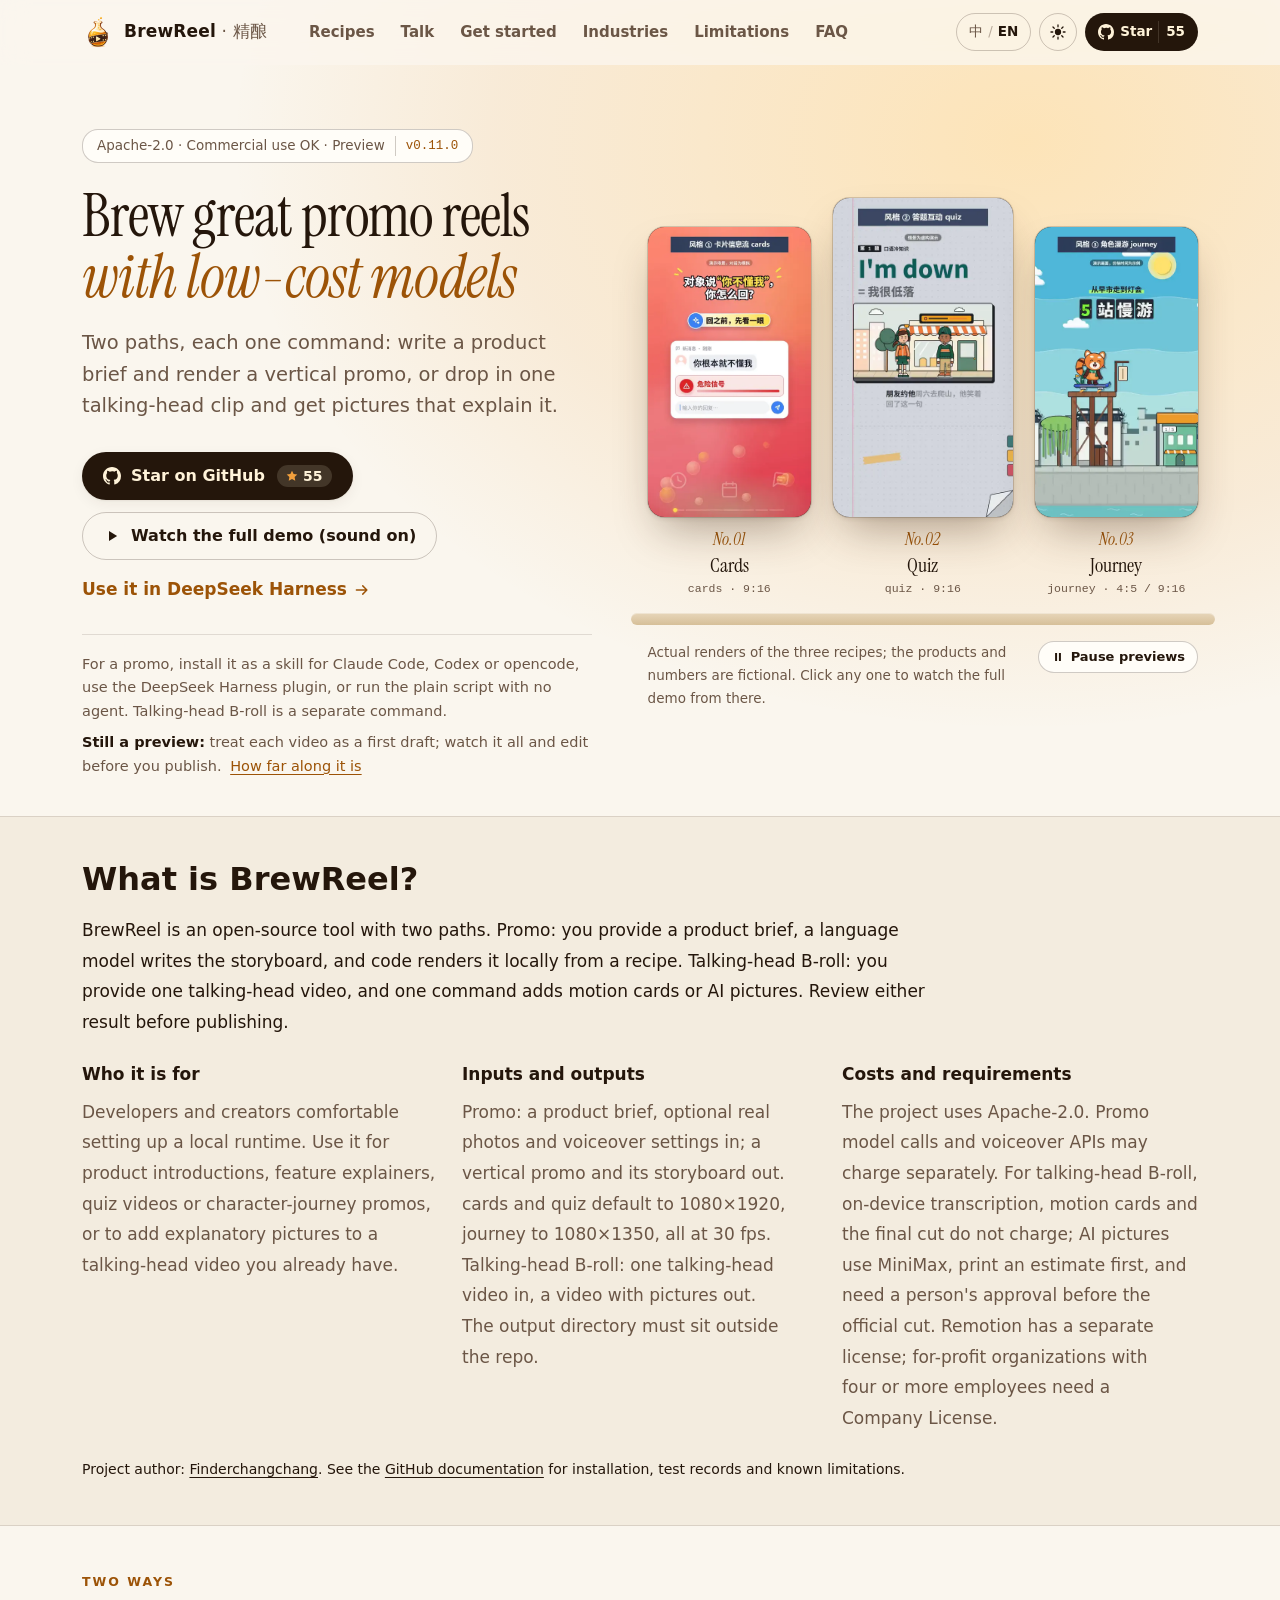
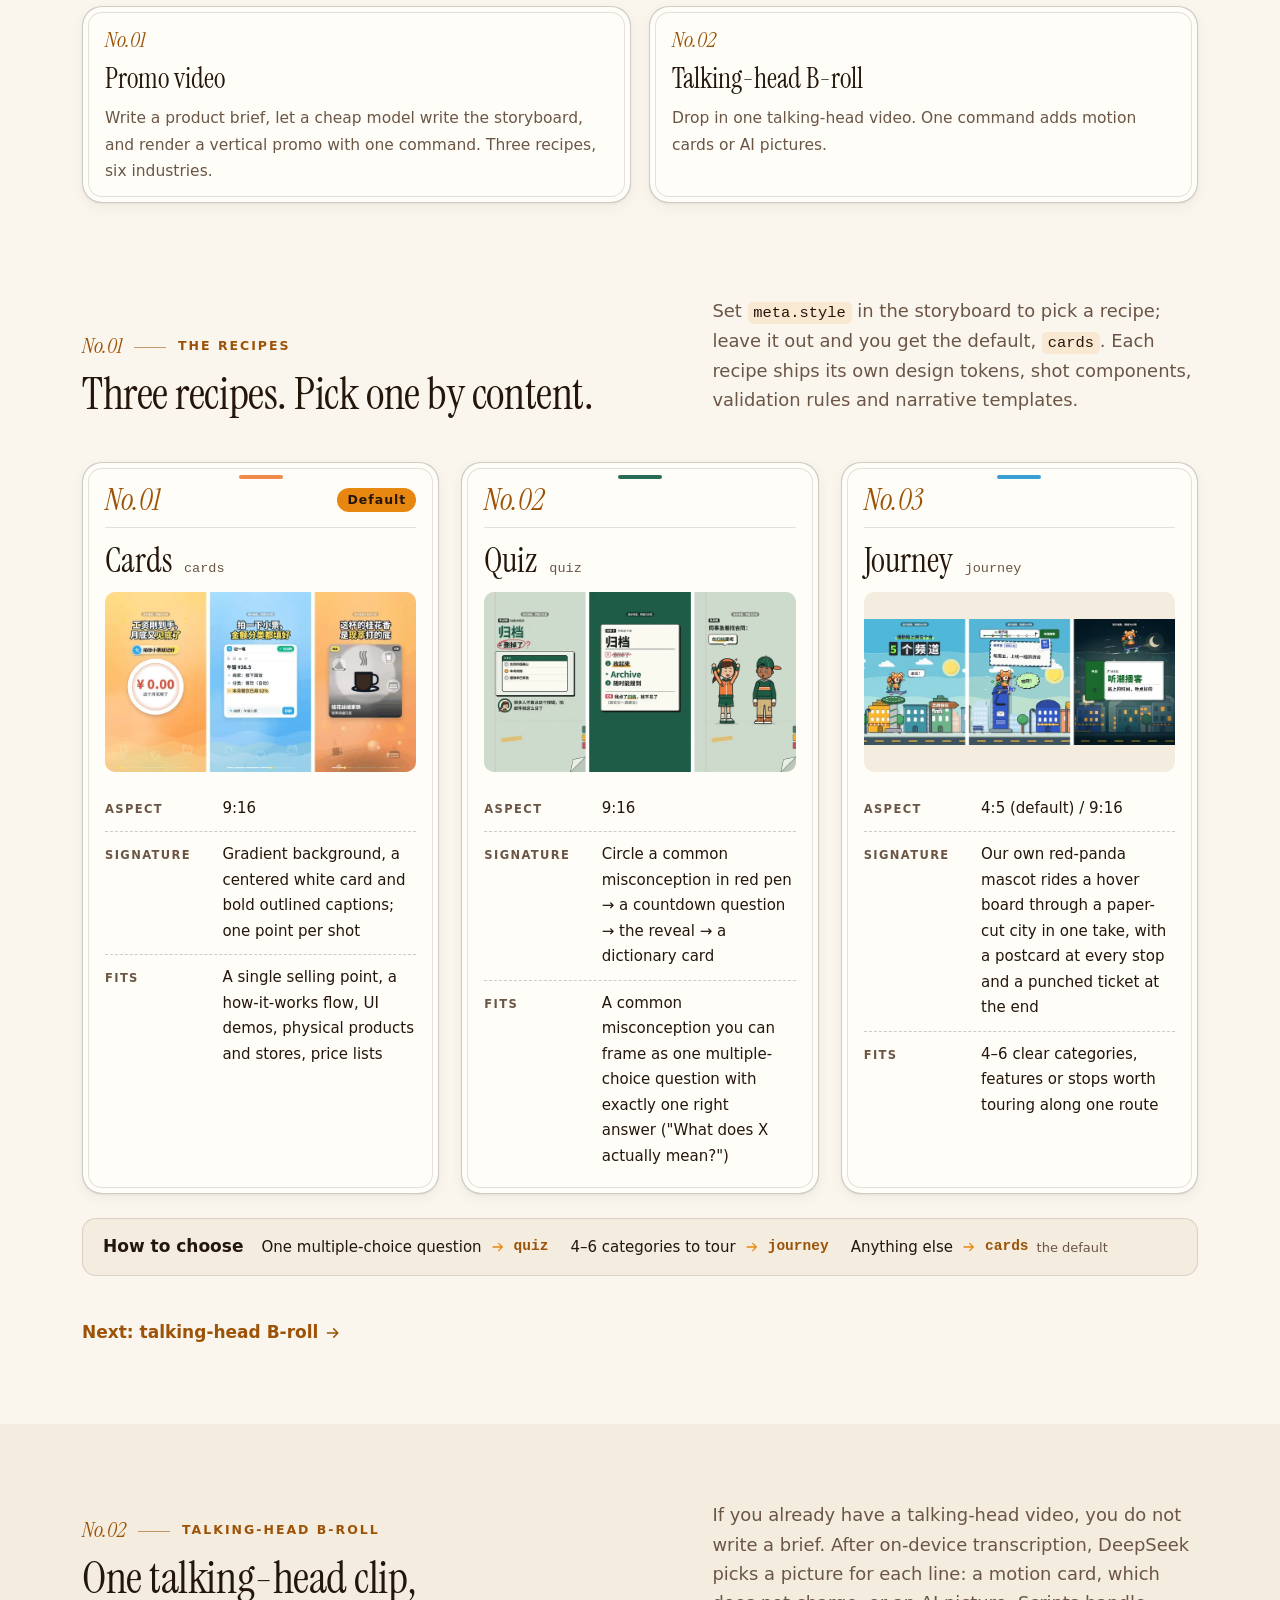
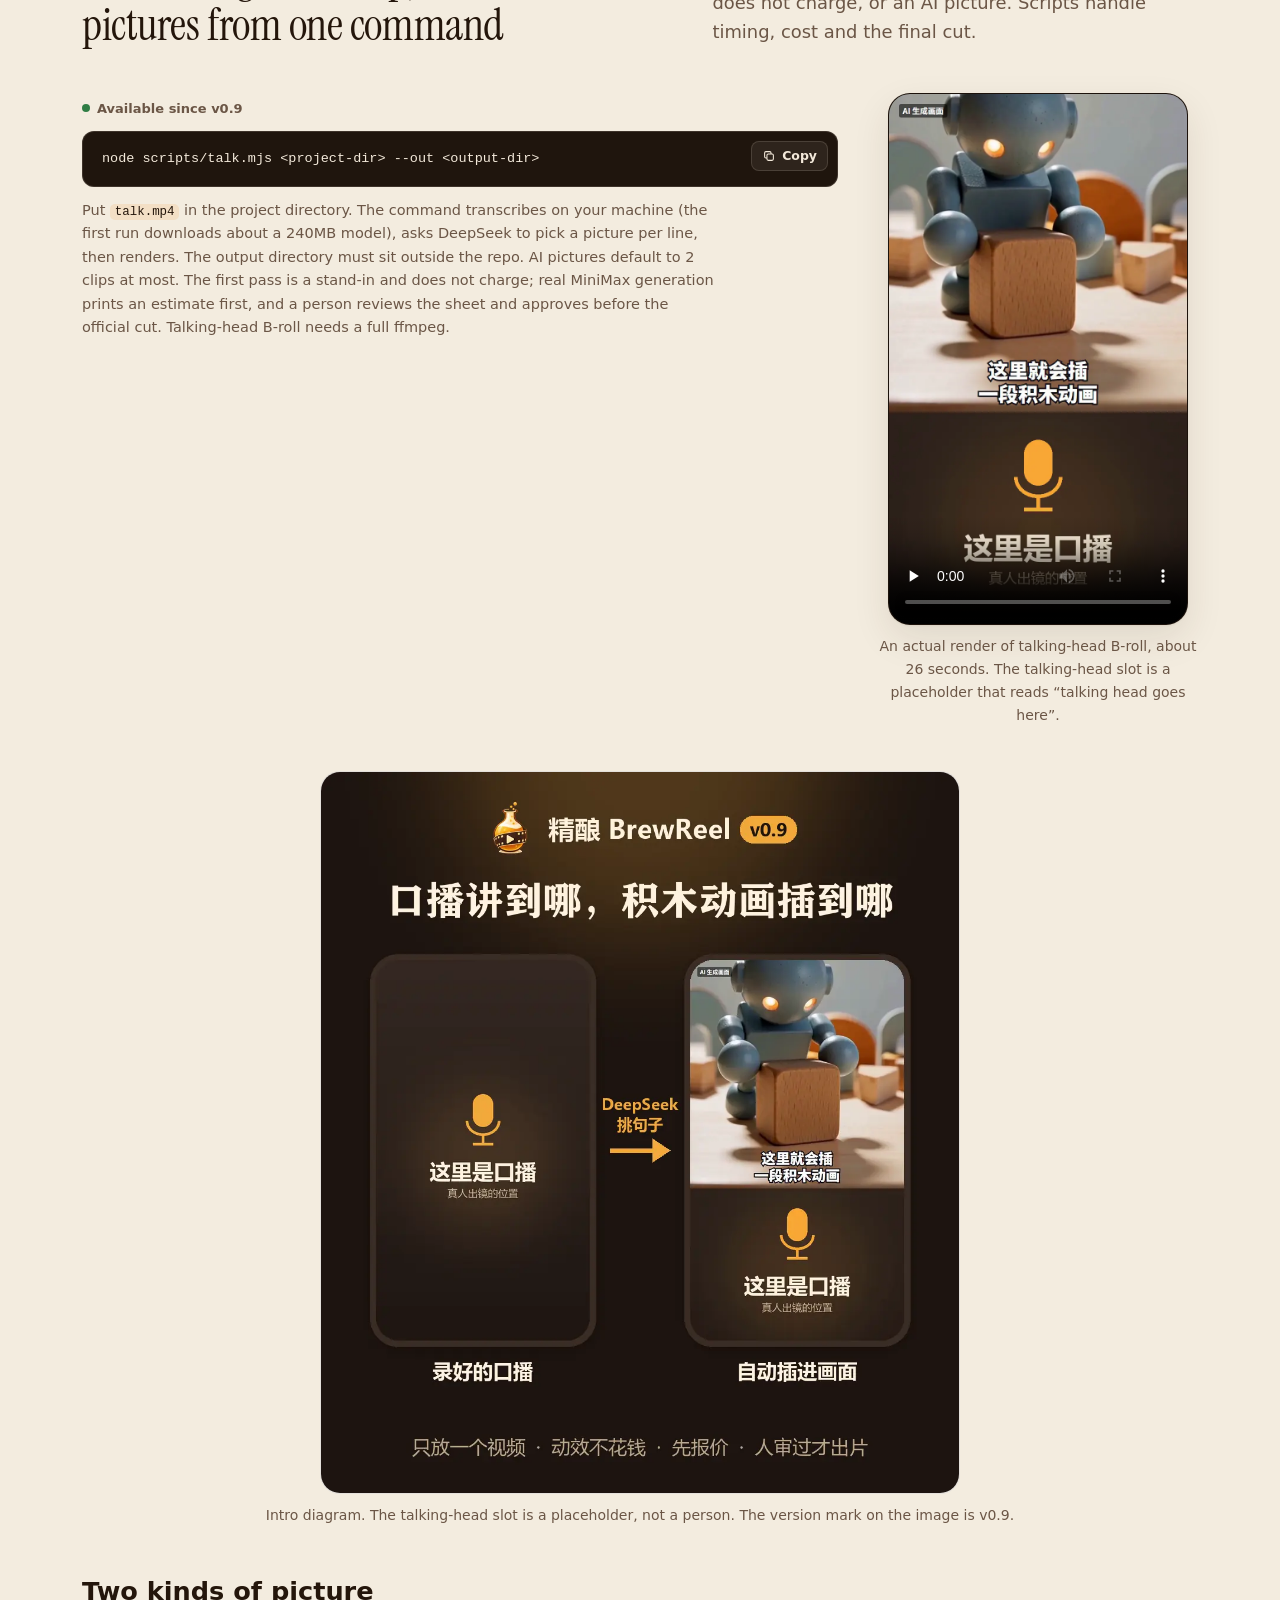
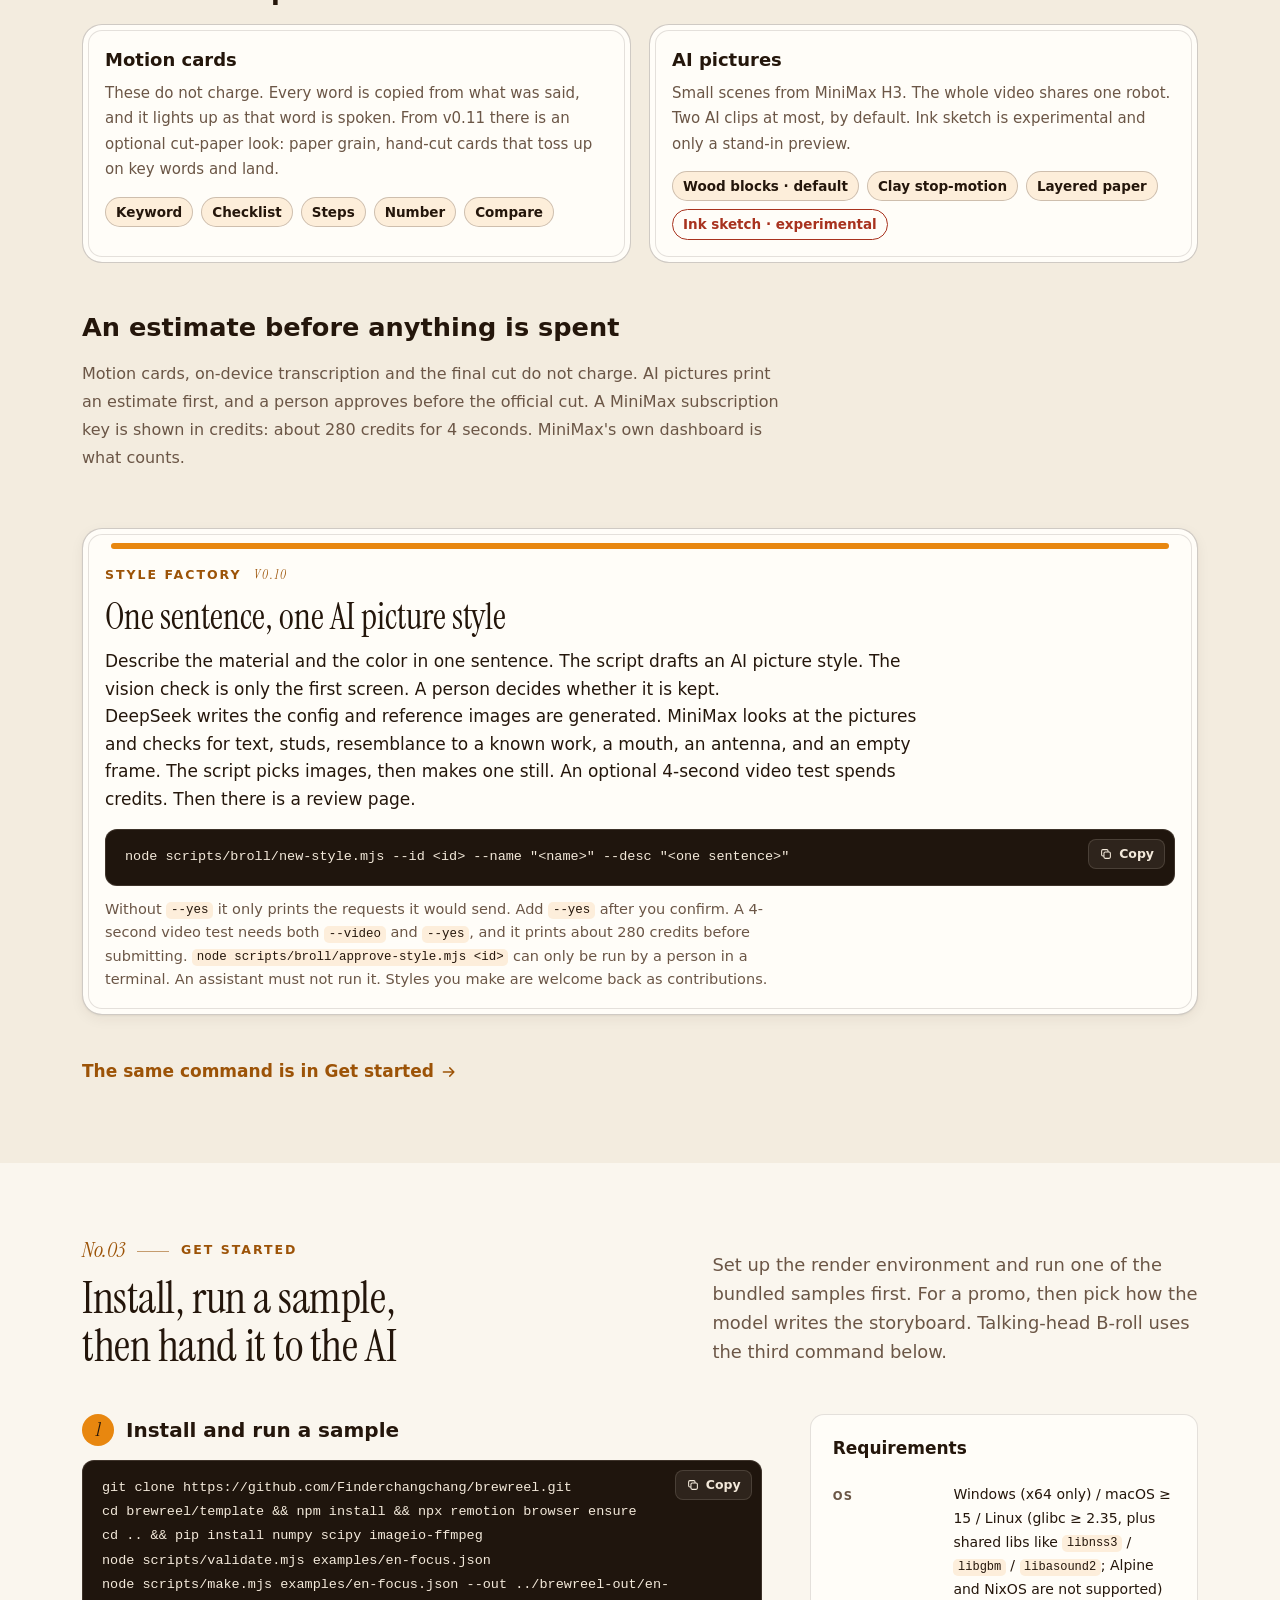
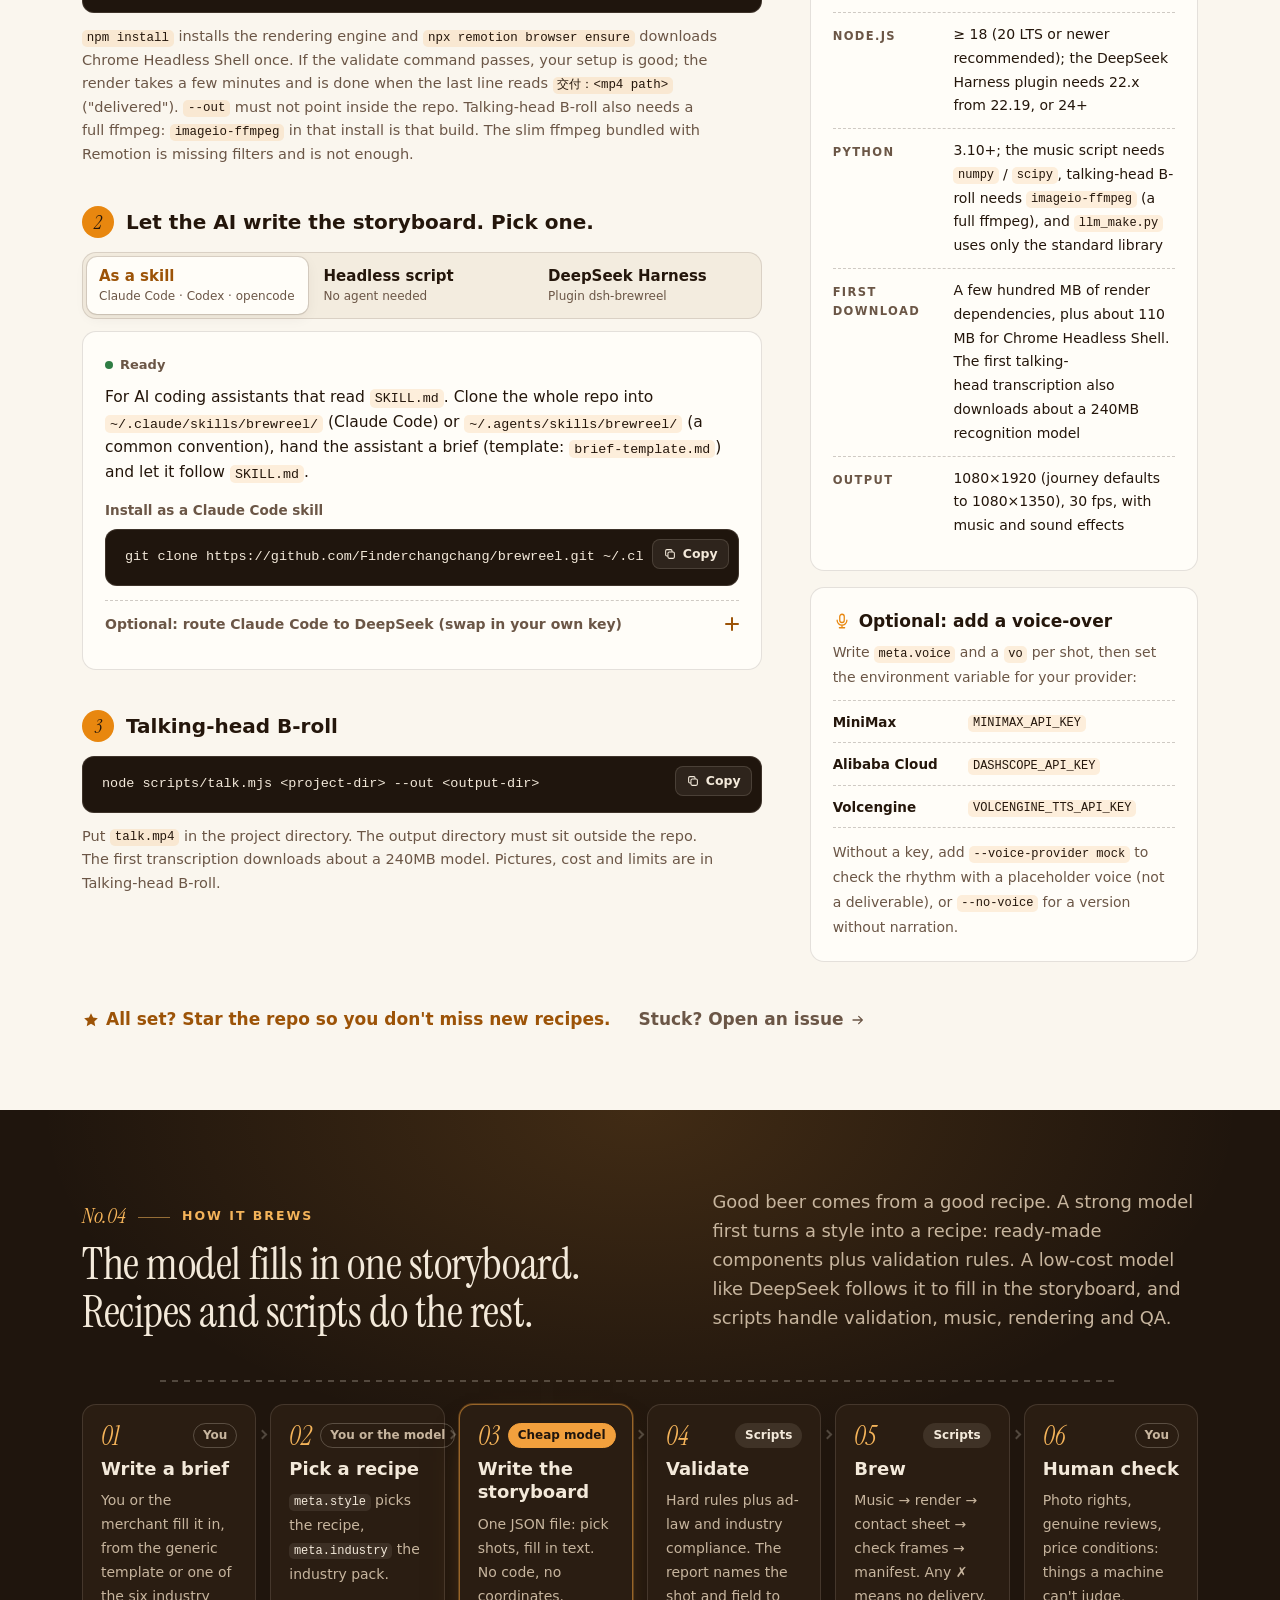
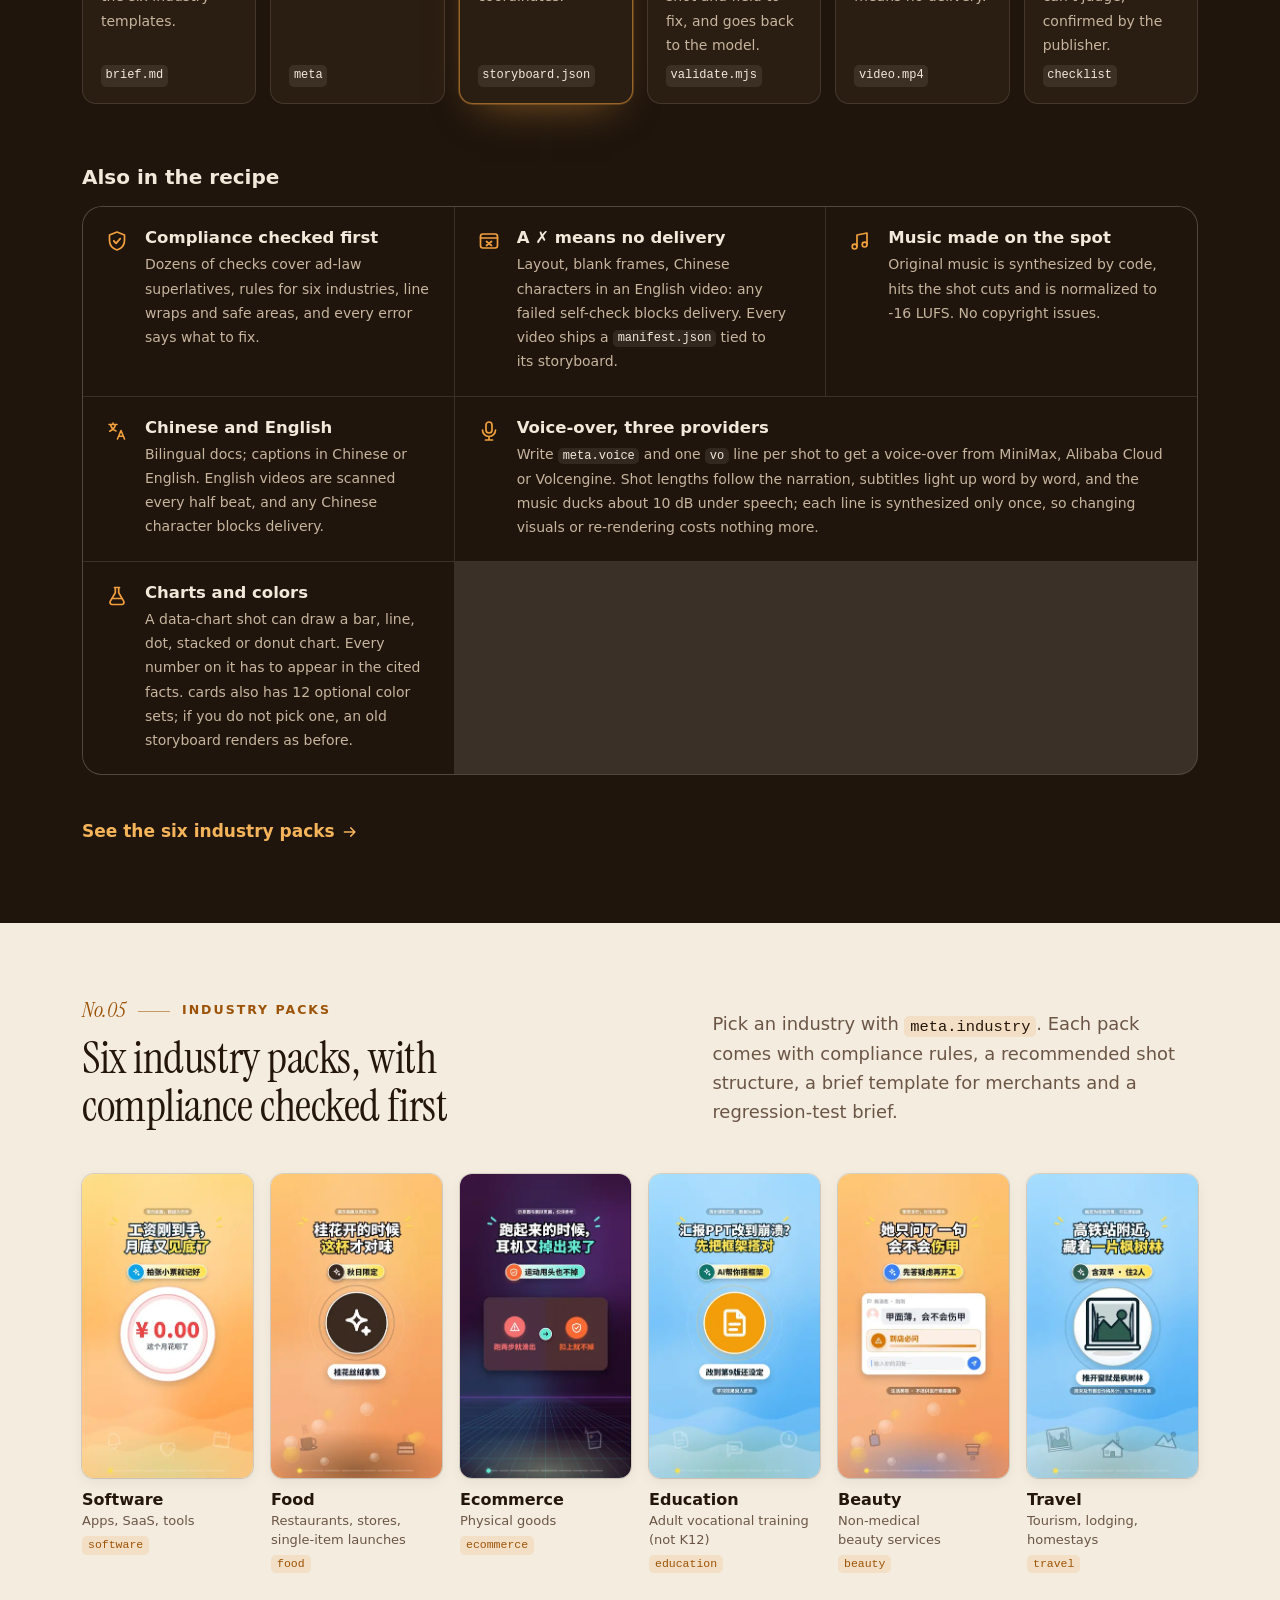
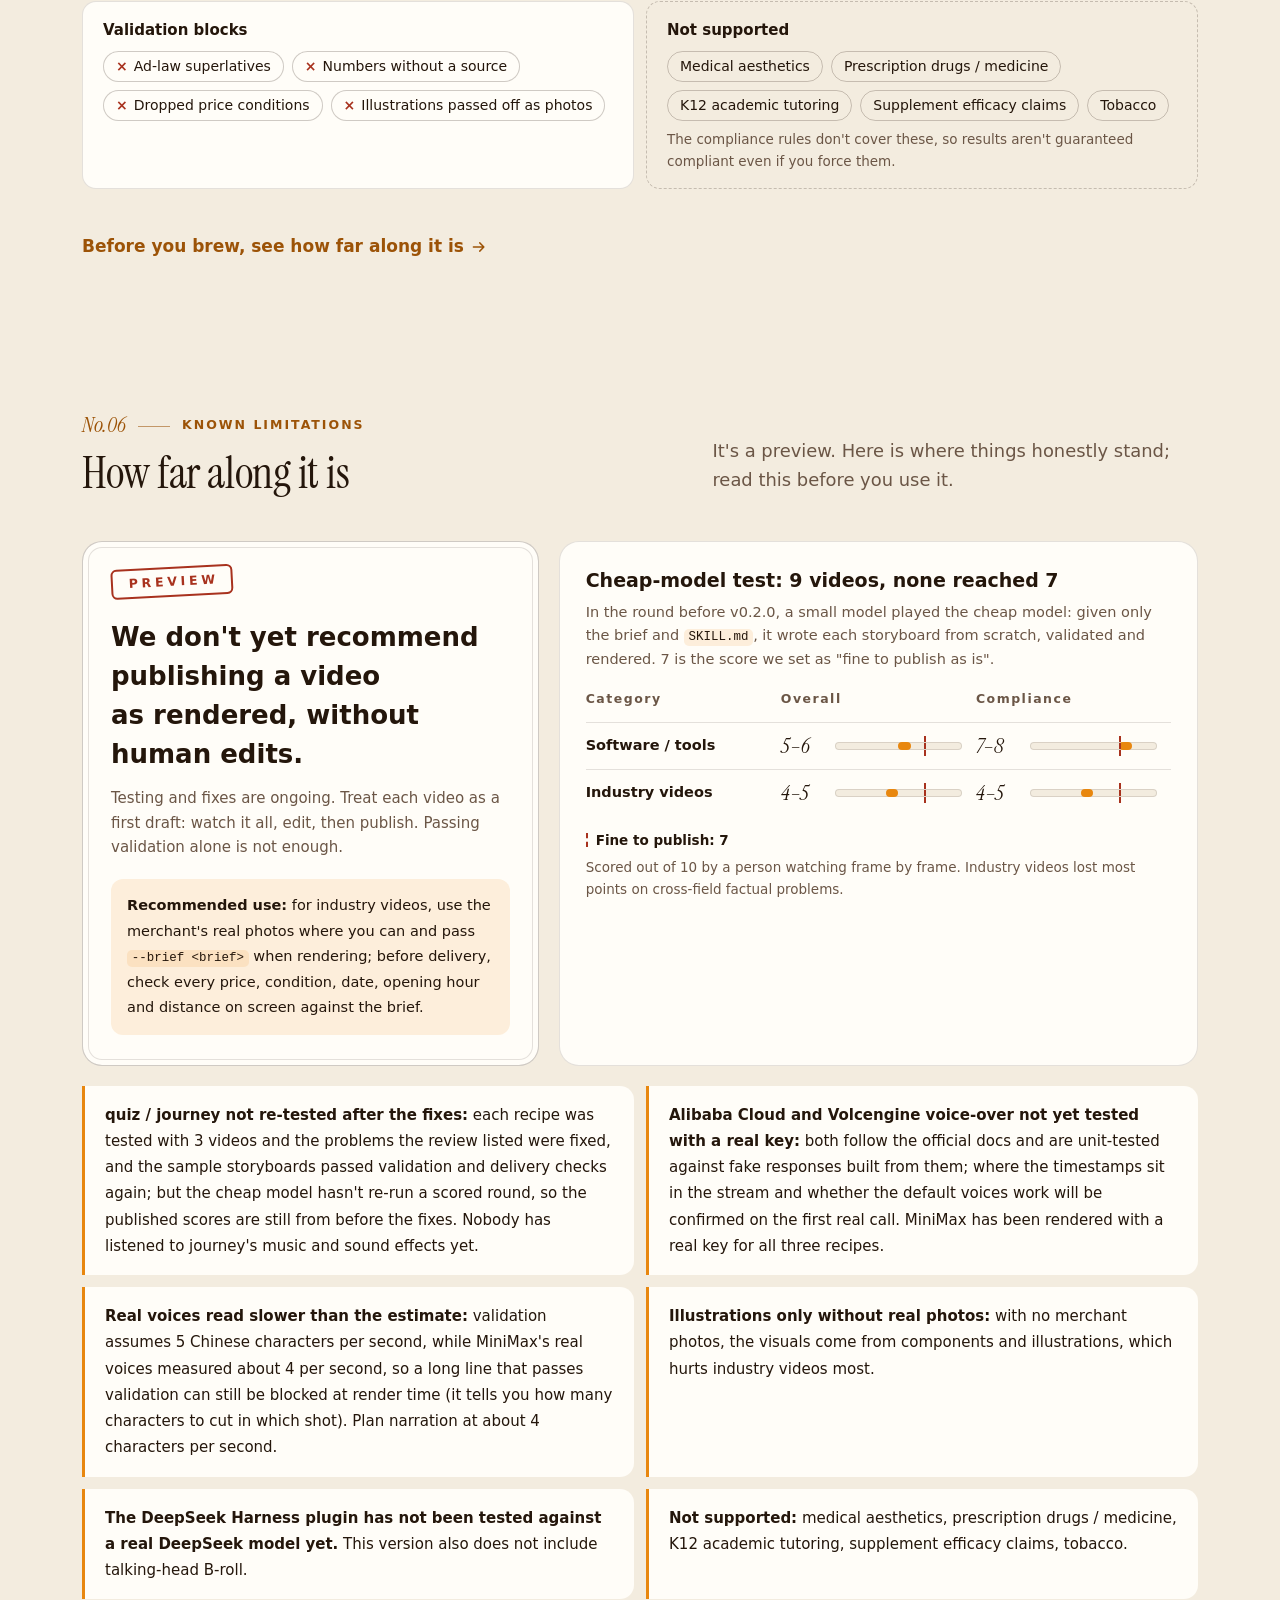
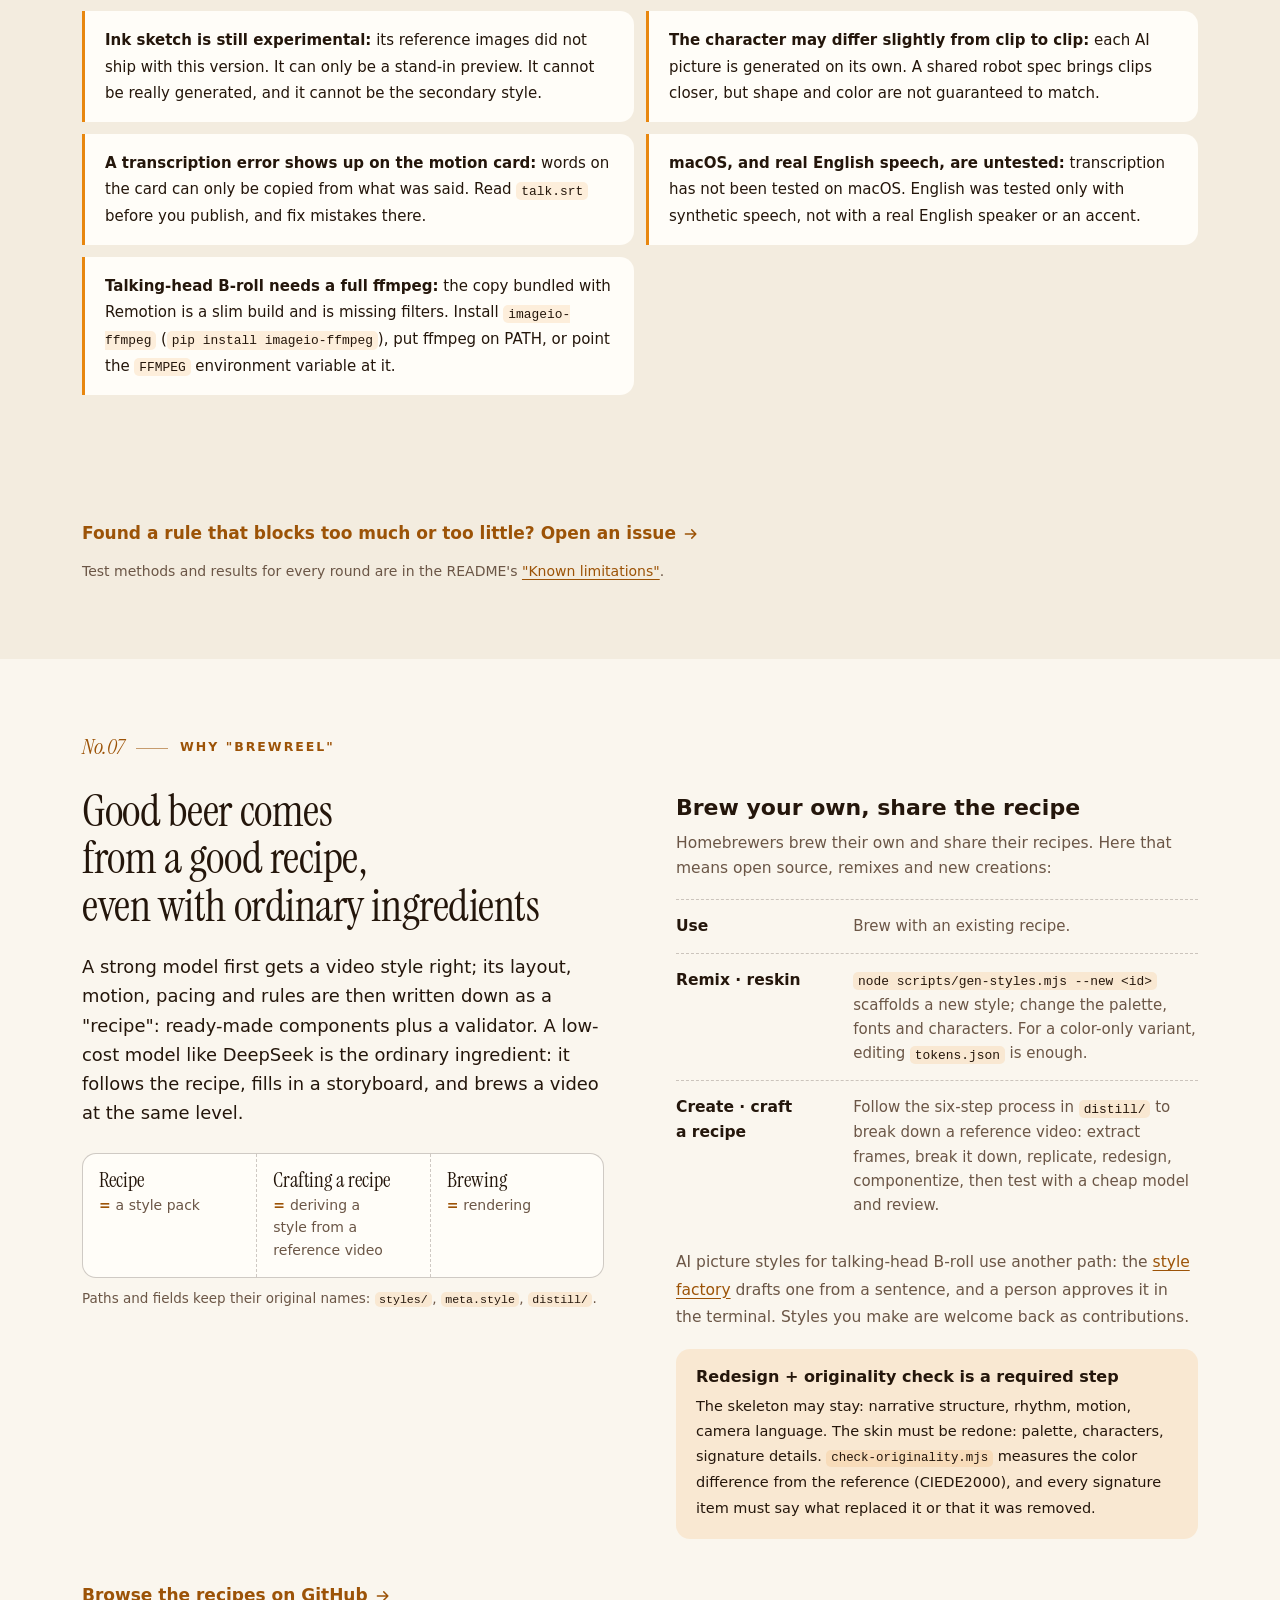
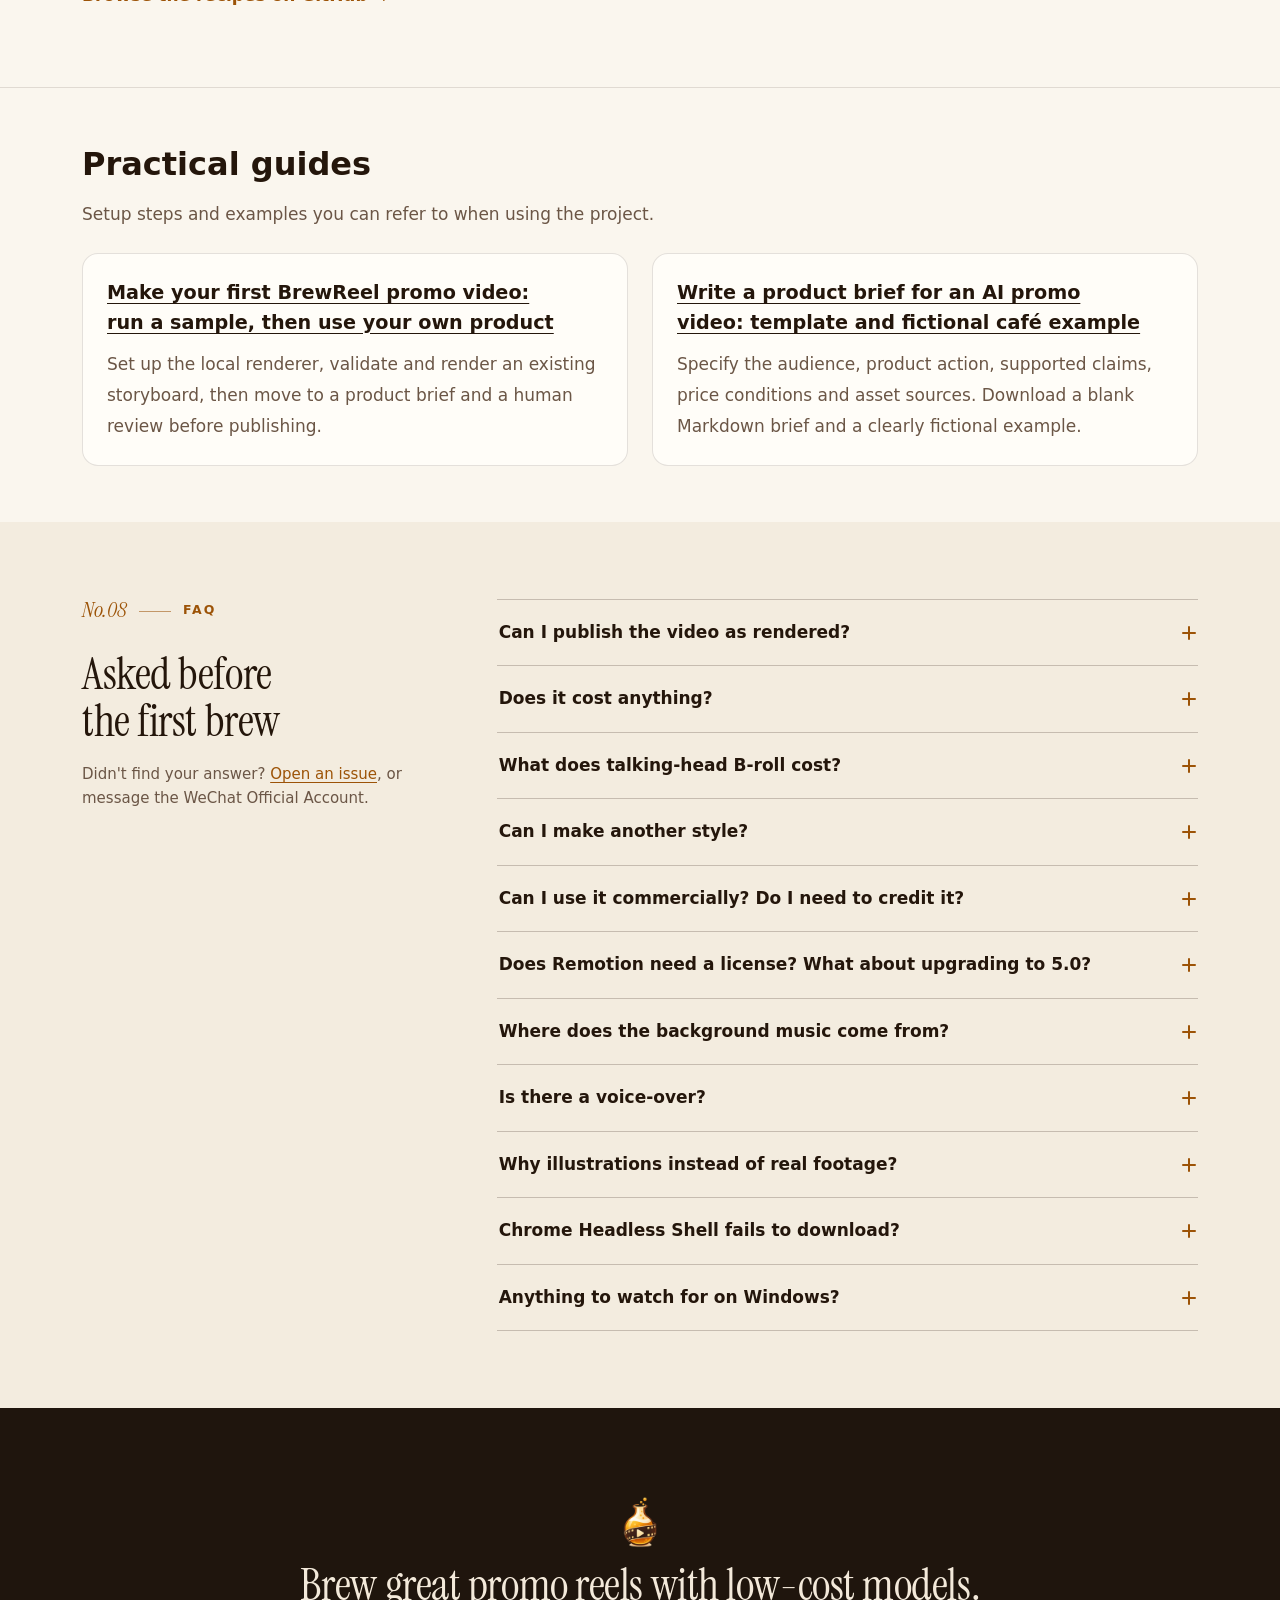
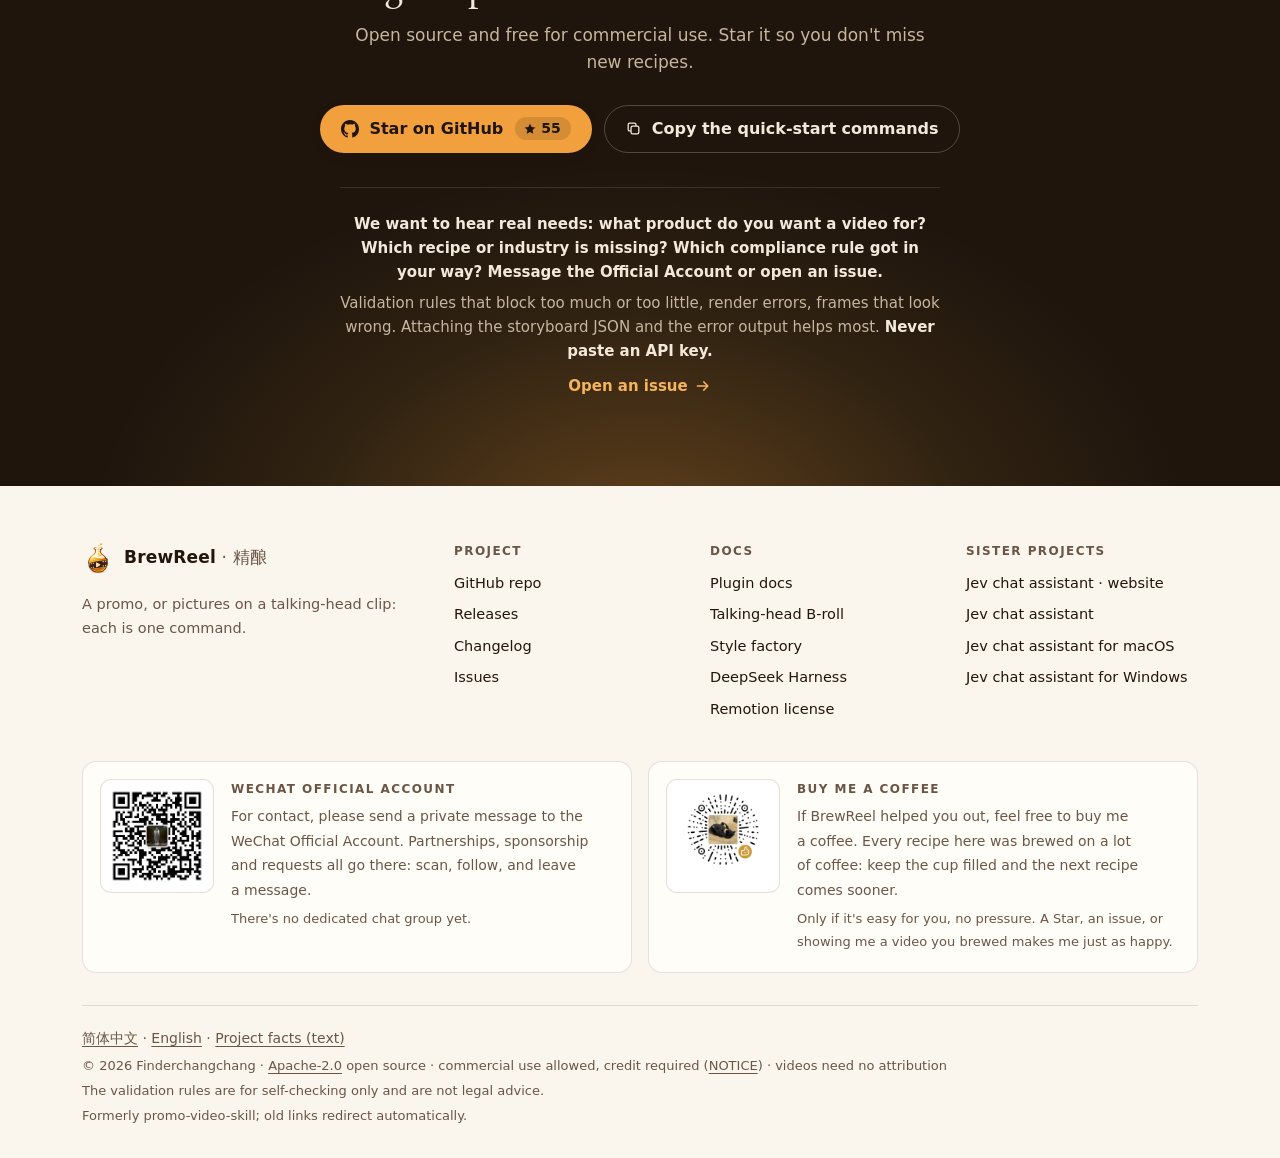
==== en.html @ b31d6a35 "docs: v0.11.0 version fallback and the cut-paper motion look Co-Authored-By: Claude Opus 5.5 <norepl" ====
<!DOCTYPE html>
<html lang="en">
<head>
<meta charset="utf-8">
<meta name="viewport" content="width=device-width, initial-scale=1, viewport-fit=cover">
<title data-i18n="meta.title">BrewReel — Open-source promos and talking-head B-roll</title>
<meta name="description" content="BrewReel: write a product brief and render a vertical promo with one command, or drop in a talking-head clip and add pictures with one command. Three recipes, six industry packs, optional voice-over, plus a style factory for talking-head pictures. Apache-2.0." data-i18n-attr="content:meta.desc">
<meta name="robots" content="index, follow, max-image-preview:large">
<link rel="canonical" href="https://brewreel.com/en.html">
<link rel="alternate" hreflang="zh-CN" href="https://brewreel.com/">
<link rel="alternate" hreflang="en" href="https://brewreel.com/en.html">
<link rel="alternate" hreflang="x-default" href="https://brewreel.com/">
<link rel="icon" href="assets/favicon.png" type="image/png">
<link rel="apple-touch-icon" href="assets/apple-touch-icon.png">
<meta name="theme-color" content="#faf6ee" media="(prefers-color-scheme: light)">
<meta name="theme-color" content="#15100c" media="(prefers-color-scheme: dark)">
<meta name="color-scheme" content="light dark">
<meta property="og:type" content="website">
<meta property="og:url" content="https://brewreel.com/en.html">
<meta property="og:site_name" content="精酿 · BrewReel">
<meta property="og:title" content="BrewReel — Open-source promos and talking-head B-roll" data-i18n-attr="content:meta.title">
<meta property="og:description" content="Write a brief for a vertical promo, or add pictures to a talking-head clip. Three recipes, six industry packs, Apache-2.0." data-i18n-attr="content:meta.ogDesc">
<meta property="og:image" content="https://brewreel.com/assets/og.jpg">
<meta property="og:image:width" content="1200">
<meta property="og:image:height" content="630">
<meta property="og:image:alt" content="BrewReel — Open-source promos and talking-head B-roll" data-i18n-attr="content:meta.title">
<meta property="og:locale" content="en_US" data-i18n-attr="content:meta.locale">
<meta property="og:locale:alternate" content="zh_CN" data-i18n-attr="content:meta.localeAlt">
<meta name="twitter:card" content="summary_large_image">
<meta name="twitter:title" content="BrewReel — Open-source promos and talking-head B-roll" data-i18n-attr="content:meta.title">
<meta name="twitter:description" content="Write a brief for a vertical promo, or add pictures to a talking-head clip. Three recipes, six industry packs, Apache-2.0." data-i18n-attr="content:meta.ogDesc">
<meta name="twitter:image" content="https://brewreel.com/assets/og.jpg">
<script type="application/ld+json" id="site-schema">
{
  "@context": "https://schema.org",
  "@graph": [
    {
      "@type": "Person",
      "@id": "https://brewreel.com/#author",
      "name": "Finderchangchang",
      "url": "https://github.com/Finderchangchang"
    },
    {
      "@type": "WebSite",
      "@id": "https://brewreel.com/#website",
      "url": "https://brewreel.com/",
      "name": "BrewReel · 精酿",
      "inLanguage": [
        "zh-CN",
        "en"
      ],
      "publisher": {
        "@id": "https://brewreel.com/#author"
      }
    },
    {
      "@type": "SoftwareSourceCode",
      "@id": "https://brewreel.com/#software",
      "name": "BrewReel · 精酿",
      "alternateName": [
        "BrewReel",
        "精酿"
      ],
      "url": "https://brewreel.com/",
      "description": "BrewReel is an open-source tool with two paths. Promo: you provide a product brief, a language model writes the storyboard, and code renders it locally from a recipe. Talking-head B-roll: you provide one talking-head video, and one command adds motion cards or AI pictures. Review either result before publishing.",
      "sameAs": [
        "https://github.com/Finderchangchang/brewreel"
      ],
      "author": {
        "@id": "https://brewreel.com/#author"
      },
      "codeRepository": "https://github.com/Finderchangchang/brewreel",
      "license": "https://github.com/Finderchangchang/brewreel/blob/main/LICENSE",
      "programmingLanguage": [
        "JavaScript",
        "TypeScript",
        "Python"
      ]
    },
    {
      "@type": "WebPage",
      "@id": "https://brewreel.com/en.html#webpage",
      "url": "https://brewreel.com/en.html",
      "name": "BrewReel — Open-source promos and talking-head B-roll",
      "description": "BrewReel: write a product brief and render a vertical promo with one command, or drop in a talking-head clip and add pictures with one command. Three recipes, six industry packs, optional voice-over, plus a style factory for talking-head pictures. Apache-2.0.",
      "inLanguage": "en",
      "isPartOf": {
        "@id": "https://brewreel.com/#website"
      },
      "mainEntity": {
        "@id": "https://brewreel.com/#software"
      }
    }
  ]
}
</script>
<script>
  // Theme first; each language also has a complete, crawlable static HTML page.
  (function () {
    var d = document.documentElement;
    try {
      var theme = localStorage.getItem("brewreel-theme");
      if (theme === "dark" || theme === "light") d.setAttribute("data-theme", theme);
    } catch (e) {}
    var q = new URLSearchParams(location.search).get("lang");
    var saved = null;
    try { saved = localStorage.getItem("brewreel-lang"); } catch (e) {}
    var isEnglishPage = /\/en\.html$/.test(location.pathname);
    var next = q === "en" || q === "zh" ? q : (isEnglishPage ? "en" :
      (saved === "en" || saved === "zh" ? saved : "zh"));
    if ((next === "en") !== isEnglishPage) {
      var url = new URL(next === "en" ? "en.html" : "./", location.href);
      url.search = location.search;
      url.hash = location.hash;
      location.replace(url.href);
    }
  })();
</script>
<link rel="preconnect" href="https://fonts.googleapis.com">
<link rel="preconnect" href="https://fonts.gstatic.com" crossorigin>
<link rel="stylesheet" href="https://fonts.googleapis.com/css2?family=Instrument+Serif:ital@0;1&amp;display=swap" media="print" onload="this.media='all'">
<noscript><link rel="stylesheet" href="https://fonts.googleapis.com/css2?family=Instrument+Serif:ital@0;1&amp;display=swap"></noscript>
<link rel="stylesheet" href="style.css?v=20261007a">
<script defer src="i18n.js?v=20261007a"></script>
<script defer src="main.js?v=20261007a"></script>
<script defer src="https://umami.jisikeji.cn/script.js" data-website-id="c80c17ab-9413-4d0b-a359-171bc2a23bc9"></script>
</head>
<body>

<svg class="sprite" aria-hidden="true" focusable="false">
  <symbol id="i-github" viewBox="0 0 16 16"><path fill="currentColor" d="M8 0C3.58 0 0 3.58 0 8c0 3.54 2.29 6.53 5.47 7.59.4.07.55-.17.55-.38 0-.19-.01-.82-.01-1.49-2.01.37-2.53-.49-2.69-.94-.09-.23-.48-.94-.82-1.13-.28-.15-.68-.52-.01-.53.63-.01 1.08.58 1.23.82.72 1.21 1.87.87 2.33.66.07-.52.28-.87.51-1.07-1.78-.2-3.64-.89-3.64-3.95 0-.87.31-1.59.82-2.15-.08-.2-.36-1.02.08-2.12 0 0 .67-.21 2.2.82a7.4 7.4 0 0 1 2-.27c.68 0 1.36.09 2 .27 1.53-1.04 2.2-.82 2.2-.82.44 1.1.16 1.92.08 2.12.51.56.82 1.27.82 2.15 0 3.07-1.87 3.75-3.65 3.95.29.25.54.73.54 1.48 0 1.07-.01 1.93-.01 2.2 0 .21.15.46.55.38A8.01 8.01 0 0 0 16 8c0-4.42-3.58-8-8-8z"/></symbol>
  <symbol id="i-star" viewBox="0 0 24 24"><path fill="currentColor" d="M12 2.9l2.75 5.8 6.35.8-4.65 4.4 1.2 6.3L12 17.1l-5.65 3.1 1.2-6.3L2.9 9.5l6.35-.8z"/></symbol>
  <symbol id="i-play" viewBox="0 0 24 24"><path fill="currentColor" d="M8 5.2v13.6L18.8 12z"/></symbol>
  <symbol id="i-pause" viewBox="0 0 24 24"><path fill="currentColor" d="M7 5h3.4v14H7zM13.6 5H17v14h-3.4z"/></symbol>
  <symbol id="i-arrow" viewBox="0 0 24 24"><path d="M4.5 12h14M13 6.5l5.5 5.5-5.5 5.5" fill="none" stroke="currentColor" stroke-width="1.9" stroke-linecap="round" stroke-linejoin="round"/></symbol>
  <symbol id="i-copy" viewBox="0 0 24 24"><rect x="8.5" y="8.5" width="11" height="11" rx="2.2" fill="none" stroke="currentColor" stroke-width="1.8"/><path d="M15.5 8.5V6.7a2.2 2.2 0 0 0-2.2-2.2H6.7a2.2 2.2 0 0 0-2.2 2.2v6.6a2.2 2.2 0 0 0 2.2 2.2h1.8" fill="none" stroke="currentColor" stroke-width="1.8"/></symbol>
  <symbol id="i-check" viewBox="0 0 24 24"><path d="M5 12.5l4.3 4.3L19 7.2" fill="none" stroke="currentColor" stroke-width="2.1" stroke-linecap="round" stroke-linejoin="round"/></symbol>
  <symbol id="i-sun" viewBox="0 0 24 24"><circle cx="12" cy="12" r="4.2" fill="currentColor"/><path d="M12 2.6v2.4M12 19v2.4M2.6 12h2.4M19 12h2.4M5.3 5.3l1.7 1.7M17 17l1.7 1.7M18.7 5.3L17 7M7 17l-1.7 1.7" stroke="currentColor" stroke-width="1.7" stroke-linecap="round"/></symbol>
  <symbol id="i-moon" viewBox="0 0 24 24"><path fill="currentColor" d="M20 14.4A8.6 8.6 0 1 1 9.6 4a7 7 0 0 0 10.4 10.4z"/></symbol>
  <symbol id="i-menu" viewBox="0 0 24 24"><path d="M4 7h16M4 12h16M4 17h16" stroke="currentColor" stroke-width="1.8" stroke-linecap="round"/></symbol>
  <symbol id="i-close" viewBox="0 0 24 24"><path d="M6 6l12 12M18 6L6 18" stroke="currentColor" stroke-width="1.9" stroke-linecap="round"/></symbol>
  <symbol id="i-shield" viewBox="0 0 24 24"><path d="M12 3l7.5 3v5.6c0 4.3-3 8-7.5 9.4-4.5-1.4-7.5-5.1-7.5-9.4V6z" fill="none" stroke="currentColor" stroke-width="1.7" stroke-linejoin="round"/><path d="M8.8 12l2.3 2.3 4.1-4.6" fill="none" stroke="currentColor" stroke-width="1.8" stroke-linecap="round" stroke-linejoin="round"/></symbol>
  <symbol id="i-gate" viewBox="0 0 24 24"><rect x="3.5" y="5" width="17" height="14" rx="2.4" fill="none" stroke="currentColor" stroke-width="1.7"/><path d="M3.5 9h17M9.5 12.5l5 4M14.5 12.5l-5 4" fill="none" stroke="currentColor" stroke-width="1.7" stroke-linecap="round"/></symbol>
  <symbol id="i-music" viewBox="0 0 24 24"><path d="M9 17.5V6l10-2v11.5" fill="none" stroke="currentColor" stroke-width="1.7" stroke-linejoin="round"/><circle cx="6.6" cy="17.6" r="2.4" fill="none" stroke="currentColor" stroke-width="1.7"/><circle cx="16.6" cy="15.6" r="2.4" fill="none" stroke="currentColor" stroke-width="1.7"/></symbol>
  <symbol id="i-lang" viewBox="0 0 24 24"><path d="M4 5.5h8M8 4v1.5M5.5 5.5c.6 3 2.6 5.3 5.5 6.5M10.5 5.5c-.6 3-2.6 5.3-5.8 6.7" fill="none" stroke="currentColor" stroke-width="1.6" stroke-linecap="round"/><path d="M12.5 20l3.5-8.5 3.5 8.5M13.7 17.2h4.6" fill="none" stroke="currentColor" stroke-width="1.6" stroke-linecap="round" stroke-linejoin="round"/></symbol>
  <symbol id="i-code" viewBox="0 0 24 24"><path d="M8.5 7L4 12l4.5 5M15.5 7L20 12l-4.5 5M13.5 5l-3 14" fill="none" stroke="currentColor" stroke-width="1.7" stroke-linecap="round" stroke-linejoin="round"/></symbol>
  <symbol id="i-mic" viewBox="0 0 24 24"><rect x="9" y="3" width="6" height="11" rx="3" fill="none" stroke="currentColor" stroke-width="1.7"/><path d="M5.5 11a6.5 6.5 0 0 0 13 0M12 17.5V21M8.5 21h7" fill="none" stroke="currentColor" stroke-width="1.7" stroke-linecap="round"/></symbol>
  <symbol id="i-flask" viewBox="0 0 24 24"><path d="M9.5 3.5h5M10.3 3.5v5.3L5.2 17.4A2.2 2.2 0 0 0 7.1 20.5h9.8a2.2 2.2 0 0 0 1.9-3.1l-5.1-8.6V3.5" fill="none" stroke="currentColor" stroke-width="1.7" stroke-linecap="round" stroke-linejoin="round"/><path d="M7.4 14.5h9.2" stroke="currentColor" stroke-width="1.7" stroke-linecap="round"/></symbol>
</svg>

<a class="skip-link" href="#main" data-i18n="skip">Skip to main content</a>

<header class="nav" id="nav">
  <div class="wrap nav-inner">
    <a class="brand" href="#top" aria-label="BrewReel home" data-i18n-attr="aria-label:a.brand">
      <img src="assets/favicon.png" alt="" width="32" height="32" class="brand-mark">
      <span class="brand-name" data-i18n="brand.name">BrewReel<span class='brand-alt'> · 精酿</span></span>
    </a>

    <nav class="nav-menu" id="navMenu" aria-label="Main navigation" data-i18n-attr="aria-label:a.nav">
      <a href="#recipes" data-i18n="nav.recipes">Recipes</a>
      <a href="#talk" data-i18n="nav.talk">Talk</a>
      <a href="#start" data-i18n="nav.start">Get started</a>
      <a href="#industries" data-i18n="nav.industries">Industries</a>
      <a href="#limits" data-i18n="nav.limits">Limitations</a>
      <a href="#faq" data-i18n="nav.faq">FAQ</a>
    </nav>

    <div class="nav-actions">
      <button class="lang-btn" id="langBtn" type="button" data-umami-event="toggle-lang" aria-label="切换到中文" title="切换到中文" data-i18n-attr="aria-label:a.lang;title:a.lang"><span data-l="zh">中</span><span class="lang-sep" aria-hidden="true">/</span><span data-l="en">EN</span></button>
      <button class="icon-btn" id="themeBtn" type="button" aria-label="Toggle light and dark theme" title="Toggle light and dark theme" data-i18n-attr="aria-label:a.theme;title:a.theme">
        <svg class="ico ico-sun" aria-hidden="true" focusable="false"><use href="#i-sun"/></svg>
        <svg class="ico ico-moon" aria-hidden="true" focusable="false"><use href="#i-moon"/></svg>
      </button>
      <a class="nav-star" href="https://github.com/Finderchangchang/brewreel" target="_blank" rel="noopener" data-umami-event="click-github" data-umami-event-pos="nav" aria-label="Star BrewReel on GitHub" title="Star BrewReel on GitHub" data-i18n-attr="aria-label:a.star;title:a.star"><svg class="ico" aria-hidden="true" focusable="false"><use href="#i-github"/></svg><span class="nav-star-text">Star</span><b data-brew-stars>55</b></a>
      <button class="icon-btn burger" id="burger" type="button" aria-label="打开菜单" aria-expanded="false" aria-controls="navMenu"><svg class="ico" aria-hidden="true" focusable="false"><use href="#i-menu"/></svg></button>
    </div>
  </div>
</header>

<main id="main">

<!-- ============ 首屏：它是什么 + 片子长什么样 ============ -->
<section class="hero" id="top">
  <div class="wrap hero-grid">
    <div class="hero-copy">
      <p class="eyebrow"><span data-i18n="hero.eyebrow">Apache-2.0 · Commercial use OK · Preview</span><span class="eyebrow-ver" data-brew-version>v0.11.0</span></p>
      <h1 class="hero-title" data-i18n="hero.title">Brew great promo reels<br><span class='hl'>with low-cost models</span></h1>
      <p class="hero-sub" data-i18n="hero.sub">Two paths, each one command: write a product brief and render a vertical promo, or drop in one talking-head clip and get pictures that explain it.</p>

      <div class="cta-row">
        <a class="btn btn-primary" href="https://github.com/Finderchangchang/brewreel" target="_blank" rel="noopener" data-umami-event="click-github" data-umami-event-pos="hero">
          <svg class="ico" aria-hidden="true" focusable="false"><use href="#i-github"/></svg><span data-i18n="hero.star">Star on GitHub</span><span class="btn-count"><svg class="ico" aria-hidden="true" focusable="false"><use href="#i-star"/></svg><b data-brew-stars>55</b></span>
        </a>
        <a class="btn btn-ghost" href="assets/demo.mp4" data-demo-open data-demo-at="0"><svg class="ico" aria-hidden="true" focusable="false"><use href="#i-play"/></svg><span data-i18n="hero.demo">Watch the full demo (sound on)</span></a>
      </div>
      <p class="hero-dsh"><a class="link-arrow" href="#use-dsh" data-umami-event="click-dsh" data-umami-event-pos="hero"><span data-i18n="hero.dsh">Use it in DeepSeek Harness</span><svg class="ico" aria-hidden="true" focusable="false"><use href="#i-arrow"/></svg></a></p>

      <p class="hero-works" data-i18n="hero.works">For a promo, install it as a skill for Claude Code, Codex or opencode, use the DeepSeek Harness plugin, or run the plain script with no agent. Talking-head B-roll is a separate command.</p>
      <p class="hero-note" data-i18n="hero.note"><strong>Still a preview:</strong> treat each video as a first draft; watch it all and edit before you publish. <a href='#limits'>How far along it is</a></p>
    </div>

    <div class="hero-flight">
      <ul class="flight" aria-label="Actual renders of the three recipes" data-i18n-attr="aria-label:a.flight">
        <li class="tap tap-cards">
          <a class="tap-screen" href="assets/demo.mp4#t=2.4" data-demo-open data-demo-at="2.4" data-recipe="cards" aria-label="Play the full demo with sound, starting at the cards recipe" data-i18n-attr="aria-label:a.tap1">
            <video class="loop" muted loop playsinline preload="none" poster="assets/reel-cards.webp" width="432" height="768" aria-hidden="true" tabindex="-1"><source src="assets/reel-cards.mp4" type="video/mp4"></video>
            <span class="tap-play" aria-hidden="true"><svg class="ico" focusable="false"><use href="#i-play"/></svg></span>
          </a>
          <p class="tap-label"><span class="tap-no">No.01</span><span class="tap-name" data-i18n="r.cards.name">Cards</span><span class="tap-meta">cards<span class="tap-ratio"> · 9:16</span></span></p>
        </li>
        <li class="tap tap-quiz">
          <a class="tap-screen" href="assets/demo.mp4#t=11.9" data-demo-open data-demo-at="11.9" data-recipe="quiz" aria-label="Play the full demo with sound, starting at the quiz recipe" data-i18n-attr="aria-label:a.tap2">
            <video class="loop" muted loop playsinline preload="none" poster="assets/reel-quiz.webp" width="432" height="768" aria-hidden="true" tabindex="-1"><source src="assets/reel-quiz.mp4" type="video/mp4"></video>
            <span class="tap-play" aria-hidden="true"><svg class="ico" focusable="false"><use href="#i-play"/></svg></span>
          </a>
          <p class="tap-label"><span class="tap-no">No.02</span><span class="tap-name" data-i18n="r.quiz.name">Quiz</span><span class="tap-meta">quiz<span class="tap-ratio"> · 9:16</span></span></p>
        </li>
        <li class="tap tap-journey">
          <a class="tap-screen" href="assets/demo.mp4#t=27.4" data-demo-open data-demo-at="27.4" data-recipe="journey" aria-label="Play the full demo with sound, starting at the journey recipe" data-i18n-attr="aria-label:a.tap3">
            <video class="loop" muted loop playsinline preload="none" poster="assets/reel-journey.webp" width="432" height="768" aria-hidden="true" tabindex="-1"><source src="assets/reel-journey.mp4" type="video/mp4"></video>
            <span class="tap-play" aria-hidden="true"><svg class="ico" focusable="false"><use href="#i-play"/></svg></span>
          </a>
          <p class="tap-label"><span class="tap-no">No.03</span><span class="tap-name" data-i18n="r.journey.name">Journey</span><span class="tap-meta">journey<span class="tap-ratio"> · 4:5 / 9:16</span></span></p>
        </li>
      </ul>
      <div class="flight-foot">
        <p class="flight-cap" data-i18n="flight.cap">Actual renders of the three recipes; the products and numbers are fictional. Click any one to watch the full demo from there.</p>
        <button class="chip-btn" id="flightToggle" type="button" aria-pressed="false" hidden><svg class="ico ico-pause" aria-hidden="true" focusable="false"><use href="#i-pause"/></svg><svg class="ico ico-play" aria-hidden="true" focusable="false"><use href="#i-play"/></svg><span id="flightToggleLabel">暂停预览</span></button>
      </div>
    </div>
  </div>
</section>

<section class="product-facts" id="about" aria-labelledby="facts-title">
  <div class="wrap">
    <h2 id="facts-title" data-i18n="facts.title">What is BrewReel?</h2>
    <p class="facts-intro" data-i18n="facts.desc">BrewReel is an open-source tool with two paths. Promo: you provide a product brief, a language model writes the storyboard, and code renders it locally from a recipe. Talking-head B-roll: you provide one talking-head video, and one command adds motion cards or AI pictures. Review either result before publishing.</p>
    <dl class="facts-grid">
      <div><dt data-i18n="facts.use.label">Who it is for</dt><dd data-i18n="facts.use">Developers and creators comfortable setting up a local runtime. Use it for product introductions, feature explainers, quiz videos or character-journey promos, or to add explanatory pictures to a talking-head video you already have.</dd></div>
      <div><dt data-i18n="facts.scope.label">Inputs and outputs</dt><dd data-i18n="facts.scope">Promo: a product brief, optional real photos and voiceover settings in; a vertical promo and its storyboard out. cards and quiz default to 1080×1920, journey to 1080×1350, all at 30 fps. Talking-head B-roll: one talking-head video in, a video with pictures out. The output directory must sit outside the repo.</dd></div>
      <div><dt data-i18n="facts.cost.label">Costs and requirements</dt><dd data-i18n="facts.cost">The project uses Apache-2.0. Promo model calls and voiceover APIs may charge separately. For talking-head B-roll, on-device transcription, motion cards and the final cut do not charge; AI pictures use MiniMax, print an estimate first, and need a person's approval before the official cut. Remotion has a separate license; for-profit organizations with four or more employees need a Company License.</dd></div>
    </dl>
    <p class="facts-source" data-i18n="facts.source">Project author: <a href='https://github.com/Finderchangchang' target='_blank' rel='noopener'>Finderchangchang</a>. See the <a href='https://github.com/Finderchangchang/brewreel' target='_blank' rel='noopener' data-umami-event='click-github' data-umami-event-pos='facts'>GitHub documentation</a> for installation, test records and known limitations.</p>
  </div>
</section>



<section class="modes" aria-labelledby="modes-title">
  <div class="wrap">
    <h2 id="modes-title" class="modes-title" data-i18n="modes.title">Two ways</h2>
    <div class="modes-grid">
      <a class="mode" href="#recipes" data-mode="promo">
        <span class="mode-no">No.01</span>
        <strong data-i18n="hero.mode1">Promo video</strong>
        <p data-i18n="hero.mode1d">Write a product brief, let a cheap model write the storyboard, and render a vertical promo with one command. Three recipes, six industries.</p>
      </a>
      <a class="mode" href="#talk" data-mode="talk">
        <span class="mode-no">No.02</span>
        <strong data-i18n="hero.mode2">Talking-head B-roll</strong>
        <p data-i18n="hero.mode2d">Drop in one talking-head video. One command adds motion cards or AI pictures.</p>
      </a>
    </div>
  </div>
</section>

<!-- ============ 01 配方单：片子长什么样 ============ -->
<section class="sec" id="recipes" aria-labelledby="recipes-title">
  <div class="wrap">
    <header class="sec-head rv">
      <div>
        <p class="kicker"><span class="kicker-no">No.01</span><span data-i18n="rec.kicker">The recipes</span></p>
        <h2 id="recipes-title" data-i18n="rec.title">Three recipes. Pick one by content.</h2>
      </div>
      <p class="lead" data-i18n="rec.lead">Set <code>meta.style</code> in the storyboard to pick a recipe; leave it out and you get the default, <code>cards</code>. Each recipe ships its own design tokens, shot components, validation rules and narrative templates.</p>
    </header>

    <div class="labels">
      <article class="label label-cards rv" id="recipe-cards">
        <header class="label-head"><span class="label-no">No.01</span><span class="label-badge" data-i18n="rec.default">Default</span></header>
        <h3 class="label-name"><span data-i18n="r.cards.name">Cards</span><code class="label-id">cards</code></h3>
        <div class="label-strip"><img src="assets/style-cards.webp" width="760" height="440" loading="lazy" decoding="async" alt="The cards recipe: three actual rendered frames" data-i18n-attr="alt:r.cards.alt"></div>
        <dl class="specs">
          <div><dt data-i18n="rec.k.ratio">Aspect</dt><dd>9:16</dd></div>
          <div><dt data-i18n="rec.k.look">Signature</dt><dd data-i18n="r.cards.look">Gradient background, a centered white card and bold outlined captions; one point per shot</dd></div>
          <div><dt data-i18n="rec.k.fit">Fits</dt><dd data-i18n="r.cards.fit">A single selling point, a how-it-works flow, UI demos, physical products and stores, price lists</dd></div>
        </dl>
      </article>

      <article class="label label-quiz rv" id="recipe-quiz">
        <header class="label-head"><span class="label-no">No.02</span></header>
        <h3 class="label-name"><span data-i18n="r.quiz.name">Quiz</span><code class="label-id">quiz</code></h3>
        <div class="label-strip"><img src="assets/style-quiz.webp" width="760" height="440" loading="lazy" decoding="async" alt="The quiz recipe: three actual rendered frames" data-i18n-attr="alt:r.quiz.alt"></div>
        <dl class="specs">
          <div><dt data-i18n="rec.k.ratio">Aspect</dt><dd>9:16</dd></div>
          <div><dt data-i18n="rec.k.look">Signature</dt><dd data-i18n="r.quiz.look">Circle a common misconception in red pen → a countdown question → the reveal → a dictionary card</dd></div>
          <div><dt data-i18n="rec.k.fit">Fits</dt><dd data-i18n="r.quiz.fit">A common misconception you can frame as one multiple-choice question with exactly one right answer ("What does X actually mean?")</dd></div>
        </dl>
      </article>

      <article class="label label-journey rv" id="recipe-journey">
        <header class="label-head"><span class="label-no">No.03</span></header>
        <h3 class="label-name"><span data-i18n="r.journey.name">Journey</span><code class="label-id">journey</code></h3>
        <div class="label-strip"><img src="assets/style-journey.webp" width="760" height="309" loading="lazy" decoding="async" alt="The journey recipe: three actual rendered frames" data-i18n-attr="alt:r.journey.alt"></div>
        <dl class="specs">
          <div><dt data-i18n="rec.k.ratio">Aspect</dt><dd data-i18n="r.journey.ratio">4:5 (default) / 9:16</dd></div>
          <div><dt data-i18n="rec.k.look">Signature</dt><dd data-i18n="r.journey.look">Our own red-panda mascot rides a hover board through a paper-cut city in one take, with a postcard at every stop and a punched ticket at the end</dd></div>
          <div><dt data-i18n="rec.k.fit">Fits</dt><dd data-i18n="r.journey.fit">4–6 clear categories, features or stops worth touring along one route</dd></div>
        </dl>
      </article>
    </div>

    <div class="pick rv">
      <p class="pick-title" data-i18n="rec.pick">How to choose</p>
      <ol class="pick-list">
        <li><span data-i18n="rec.pick1">One multiple-choice question</span><svg class="ico" aria-hidden="true" focusable="false"><use href="#i-arrow"/></svg><code>quiz</code></li>
        <li><span data-i18n="rec.pick2">4–6 categories to tour</span><svg class="ico" aria-hidden="true" focusable="false"><use href="#i-arrow"/></svg><code>journey</code></li>
        <li><span data-i18n="rec.pick3">Anything else</span><svg class="ico" aria-hidden="true" focusable="false"><use href="#i-arrow"/></svg><code>cards</code><small data-i18n="rec.pick3note">the default</small></li>
      </ol>
    </div>

    <p class="sec-next"><a class="link-arrow" href="#talk"><span data-i18n="rec.next">Next: talking-head B-roll</span><svg class="ico" aria-hidden="true" focusable="false"><use href="#i-arrow"/></svg></a></p>
  </div>
</section>


<!-- ============ 02 口播配画面 ============ -->
<section class="sec sec-tint" id="talk" aria-labelledby="talk-title">
  <div class="wrap">
    <header class="sec-head rv">
      <div>
        <p class="kicker"><span class="kicker-no">No.02</span><span data-i18n="talk.kicker">Talking-head B-roll</span></p>
        <h2 id="talk-title" data-i18n="talk.title">One talking-head clip,<br>pictures from one command</h2>
      </div>
      <p class="lead" data-i18n="talk.lead">If you already have a talking-head video, you do not write a brief. After on-device transcription, DeepSeek picks a picture for each line: a motion card, which does not charge, or an AI picture. Scripts handle timing, cost and the final cut.</p>
    </header>

    <div class="talk-grid rv">
      <div class="talk-copy">
        <p class="status"><i class="dot dot-ok"></i><span data-i18n="talk.status">Available since v0.9</span></p>
        <div class="code">
          <pre><code data-i18n="code.talk">node scripts/talk.mjs &lt;project-dir&gt; --out &lt;output-dir&gt;</code></pre>
          <button class="copy" type="button" data-copy data-umami-event="copy-install" data-umami-event-block="talk" aria-label="Copy command" data-i18n-attr="aria-label:a.copy"><svg class="ico i-copy" aria-hidden="true" focusable="false"><use href="#i-copy"/></svg><svg class="ico i-check" aria-hidden="true" focusable="false"><use href="#i-check"/></svg><span data-i18n="ui.copy">Copy</span></button>
        </div>
        <p class="step-note" data-i18n="talk.cmdNote">Put <code>talk.mp4</code> in the project directory. The command transcribes on your machine (the first run downloads about a 240MB model), asks DeepSeek to pick a picture per line, then renders. The output directory must sit outside the repo. AI pictures default to 2 clips at most. The first pass is a stand-in and does not charge; real MiniMax generation prints an estimate first, and a person reviews the sheet and approves before the official cut. Talking-head B-roll needs a full ffmpeg.</p>
      </div>
      <figure class="talk-player">
        <video id="talkDemo" controls playsinline preload="none" poster="assets/talk-poster.webp" width="720" height="1280" aria-label="Talking-head B-roll demo: a placeholder speaker, with motion cards and a wood-block AI picture" data-i18n-attr="aria-label:talk.videoLabel">
          <source src="assets/talk-demo.mp4" type="video/mp4">
        </video>
        <figcaption data-i18n="talk.cap">An actual render of talking-head B-roll, about 26 seconds. The talking-head slot is a placeholder that reads “talking head goes here”.</figcaption>
      </figure>
    </div>

    <figure class="talk-intro rv">
      <img src="assets/talk-intro.webp" width="1080" height="1220" alt="Talking-head B-roll diagram: a placeholder speaker on the left, a wood-block AI picture on the right" data-i18n-attr="alt:talk.introAlt" loading="lazy" decoding="async">
      <figcaption data-i18n="talk.introCap">Intro diagram. The talking-head slot is a placeholder, not a person. The version mark on the image is v0.9.</figcaption>
    </figure>

    <h3 class="talk-h rv" data-i18n="talk.two">Two kinds of picture</h3>
    <div class="talk-kinds rv">
      <article class="kind">
        <h4 data-i18n="talk.motion">Motion cards</h4>
        <p data-i18n="talk.motionD">These do not charge. Every word is copied from what was said, and it lights up as that word is spoken. From v0.11 there is an optional cut-paper look: paper grain, hand-cut cards that toss up on key words and land.</p>
        <ul class="pills"><li data-i18n="talk.m1">Keyword</li><li data-i18n="talk.m2">Checklist</li><li data-i18n="talk.m3">Steps</li><li data-i18n="talk.m4">Number</li><li data-i18n="talk.m5">Compare</li></ul>
      </article>
      <article class="kind">
        <h4 data-i18n="talk.ai">AI pictures</h4>
        <p data-i18n="talk.aiD">Small scenes from MiniMax H3. The whole video shares one robot. Two AI clips at most, by default. Ink sketch is experimental and only a stand-in preview.</p>
        <ul class="pills"><li data-i18n="talk.s1">Wood blocks · default</li><li data-i18n="talk.s2">Clay stop-motion</li><li data-i18n="talk.s3">Layered paper</li><li data-i18n="talk.s4" class="pill-exp">Ink sketch · experimental</li></ul>
      </article>
    </div>

    <h3 class="talk-h rv" data-i18n="talk.costTitle">An estimate before anything is spent</h3>
    <p class="talk-cost rv" data-i18n="talk.cost">Motion cards, on-device transcription and the final cut do not charge. AI pictures print an estimate first, and a person approves before the official cut. A MiniMax subscription key is shown in credits: about 280 credits for 4 seconds. MiniMax's own dashboard is what counts.</p>

    <article class="factory rv" id="style-factory">
      <p class="kicker factory-kicker"><span data-i18n="fac.kicker">Style factory</span><span class="factory-ver">v0.10</span></p>
      <h3 data-i18n="fac.title">One sentence, one AI picture style</h3>
      <p data-i18n="fac.lead">Describe the material and the color in one sentence. The script drafts an AI picture style. The vision check is only the first screen. A person decides whether it is kept.</p>
      <p data-i18n="fac.body">DeepSeek writes the config and reference images are generated. MiniMax looks at the pictures and checks for text, studs, resemblance to a known work, a mouth, an antenna, and an empty frame. The script picks images, then makes one still. An optional 4-second video test spends credits. Then there is a review page.</p>
      <div class="code">
        <pre><code data-i18n="code.style">node scripts/broll/new-style.mjs --id &lt;id&gt; --name "&lt;name&gt;" --desc "&lt;one sentence&gt;"</code></pre>
        <button class="copy" type="button" data-copy data-umami-event="copy-install" data-umami-event-block="style" aria-label="Copy command" data-i18n-attr="aria-label:a.copy"><svg class="ico i-copy" aria-hidden="true" focusable="false"><use href="#i-copy"/></svg><svg class="ico i-check" aria-hidden="true" focusable="false"><use href="#i-check"/></svg><span data-i18n="ui.copy">Copy</span></button>
      </div>
      <p class="step-note" data-i18n="fac.note">Without <code class='nw'>--yes</code> it only prints the requests it would send. Add <code class='nw'>--yes</code> after you confirm. A 4-second video test needs both <code class='nw'>--video</code> and <code class='nw'>--yes</code>, and it prints about 280 credits before submitting. <code>node scripts/broll/approve-style.mjs &lt;id&gt;</code> can only be run by a person in a terminal. An assistant must not run it. Styles you make are welcome back as contributions.</p>
    </article>

    <p class="sec-next"><a class="link-arrow" href="#use-talk"><span data-i18n="talk.next">The same command is in Get started</span><svg class="ico" aria-hidden="true" focusable="false"><use href="#i-arrow"/></svg></a></p>
  </div>
</section>

<!-- ============ 03 上手 ============ -->
<section class="sec" id="start" aria-labelledby="start-title">
  <div class="wrap">
    <header class="sec-head rv">
      <div>
        <p class="kicker"><span class="kicker-no">No.03</span><span data-i18n="start.kicker">Get started</span></p>
        <h2 id="start-title" data-i18n="start.title">Install, run a sample,<br>then hand it to the AI</h2>
      </div>
      <p class="lead" data-i18n="start.lead">Set up the render environment and run one of the bundled samples first. For a promo, then pick how the model writes the storyboard. Talking-head B-roll uses the third command below.</p>
    </header>

    <div class="start-grid">
      <div class="start-main">
        <div class="step rv">
          <h3 class="step-title"><span class="step-no">1</span><span data-i18n="start.q">Install and run a sample</span></h3>
          <div class="code" id="quickstart">
            <pre><code data-i18n="code.quick">git clone https://github.com/Finderchangchang/brewreel.git
cd brewreel/template &amp;&amp; npm install &amp;&amp; npx remotion browser ensure
cd .. &amp;&amp; pip install numpy scipy imageio-ffmpeg
node scripts/validate.mjs examples/en-focus.json
node scripts/make.mjs examples/en-focus.json --out ../brewreel-out/en-focus</code></pre>
            <button class="copy" type="button" data-copy data-umami-event="copy-install" data-umami-event-block="quickstart" aria-label="Copy command" data-i18n-attr="aria-label:a.copy"><svg class="ico i-copy" aria-hidden="true" focusable="false"><use href="#i-copy"/></svg><svg class="ico i-check" aria-hidden="true" focusable="false"><use href="#i-check"/></svg><span data-i18n="ui.copy">Copy</span></button>
          </div>
          <p class="step-note" data-i18n="start.qd"><code>npm install</code> installs the rendering engine and <code>npx remotion browser ensure</code> downloads Chrome Headless Shell once. If the validate command passes, your setup is good; the render takes a few minutes and is done when the last line reads <code>交付：&lt;mp4 path&gt;</code> ("delivered"). <code class='nw'>--out</code> must not point inside the repo. Talking-head B-roll also needs a full ffmpeg: <code>imageio-ffmpeg</code> in that install is that build. The slim ffmpeg bundled with Remotion is missing filters and is not enough.</p>
        </div>

        <div class="step rv">
          <h3 class="step-title"><span class="step-no">2</span><span data-i18n="start.s3">Let the AI write the storyboard. Pick one.</span></h3>
          <div class="tabs" data-tabs>
            <div class="tablist" role="tablist" aria-label="Three ways to use it" data-i18n-attr="aria-label:a.tabs" hidden>
              <button type="button" role="tab" id="tab-skill" aria-controls="use-skill" aria-selected="true" data-umami-event="pick-usage" data-umami-event-tab="skill"><b data-i18n="tab.skill">As a skill</b><small>Claude Code · Codex · opencode</small></button>
              <button type="button" role="tab" id="tab-script" aria-controls="use-script" aria-selected="false" data-umami-event="pick-usage" data-umami-event-tab="script"><b data-i18n="tab.script">Headless script</b><small data-i18n="tab.scriptSub">No agent needed</small></button>
              <button type="button" role="tab" id="tab-dsh" aria-controls="use-dsh" aria-selected="false" data-umami-event="pick-usage" data-umami-event-tab="dsh"><b>DeepSeek Harness</b><small data-i18n="tab.dshSub">Plugin dsh-brewreel</small></button>
            </div>

            <div class="panel" role="tabpanel" id="use-skill" aria-labelledby="tab-skill" tabindex="0">
              <p class="panel-head"><b class="panel-name" data-i18n="tab.skill">As a skill</b><span class="status"><i class="dot dot-ok"></i><span data-i18n="st.ready">Ready</span></span></p>
              <p class="panel-body" data-i18n="u1.body">For AI coding assistants that read <code>SKILL.md</code>. Clone the whole repo into <code>~/.claude/skills/brewreel/</code> (Claude Code) or <code>~/.agents/skills/brewreel/</code> (a common convention), hand the assistant a brief (template: <code>brief-template.md</code>) and let it follow <code>SKILL.md</code>.</p>
              <p class="code-label" data-i18n="u1.l1">Install as a Claude Code skill</p>
              <div class="code">
                <pre><code>git clone https://github.com/Finderchangchang/brewreel.git ~/.claude/skills/brewreel</code></pre>
                <button class="copy" type="button" data-copy data-umami-event="copy-install" data-umami-event-block="skill" aria-label="Copy command" data-i18n-attr="aria-label:a.copy"><svg class="ico i-copy" aria-hidden="true" focusable="false"><use href="#i-copy"/></svg><svg class="ico i-check" aria-hidden="true" focusable="false"><use href="#i-check"/></svg><span data-i18n="ui.copy">Copy</span></button>
              </div>
              <details class="opt">
                <summary><span data-i18n="u1.l2">Optional: route Claude Code to DeepSeek (swap in your own key)</span><i class="acc" aria-hidden="true"></i></summary>
                <div class="code">
                  <pre><code data-i18n="code.claudeDs">export ANTHROPIC_BASE_URL=https://api.deepseek.com/anthropic
export ANTHROPIC_AUTH_TOKEN=&lt;your DeepSeek API key&gt;
export ANTHROPIC_MODEL=deepseek-flash[1m]</code></pre>
                  <button class="copy" type="button" data-copy data-umami-event="copy-install" data-umami-event-block="claude-deepseek" aria-label="Copy command" data-i18n-attr="aria-label:a.copy"><svg class="ico i-copy" aria-hidden="true" focusable="false"><use href="#i-copy"/></svg><svg class="ico i-check" aria-hidden="true" focusable="false"><use href="#i-check"/></svg><span data-i18n="ui.copy">Copy</span></button>
                </div>
              </details>
            </div>

            <div class="panel" role="tabpanel" id="use-script" aria-labelledby="tab-script" tabindex="0">
              <p class="panel-head"><b class="panel-name" data-i18n="tab.script">Headless script</b><span class="status"><i class="dot dot-ok"></i><span data-i18n="st.ready">Ready</span></span></p>
              <p class="panel-body" data-i18n="u2.body">The script calls an OpenAI-compatible endpoint directly (DeepSeek by default): brief in, video out. Validator errors go back to the model verbatim for a retry, up to 3 times.</p>
              <div class="code">
                <pre><code data-i18n="code.script">export LLM_API_KEY=&lt;your DeepSeek API key&gt;
export LLM_BASE_URL=https://api.deepseek.com
export LLM_MODEL=deepseek-flash
python scripts/llm_make.py path/to/brief.md</code></pre>
                <button class="copy" type="button" data-copy data-umami-event="copy-install" data-umami-event-block="script" aria-label="Copy command" data-i18n-attr="aria-label:a.copy"><svg class="ico i-copy" aria-hidden="true" focusable="false"><use href="#i-copy"/></svg><svg class="ico i-check" aria-hidden="true" focusable="false"><use href="#i-check"/></svg><span data-i18n="ui.copy">Copy</span></button>
              </div>
              <p class="panel-note" data-i18n="u2.note">On Windows PowerShell use <code>$env:LLM_API_KEY="..."</code> instead of <code>export</code>. These are placeholders: use your own key, and never commit a key or paste one into an issue. With <code class='nw'>--dry-run</code> it calls no API and reads no key; it only writes out the assembled prompt and estimates its token count.</p>
            </div>

            <div class="panel" role="tabpanel" id="use-dsh" aria-labelledby="tab-dsh" tabindex="0">
              <p class="panel-head"><b class="panel-name">DeepSeek Harness</b><span class="status"><i class="dot dot-wip"></i><span data-i18n="st.npm">Published on npm</span></span></p>
              <p class="panel-flag" data-i18n="u3.flag">Published on npm. The plugin has not yet been tested against a real DeepSeek model; please open an issue if you hit problems.</p>
              <p class="panel-body" data-i18n="u3.body">With the plugin installed, the model writes the storyboard by following the skill and uses the plugin's 7 tools to validate, render and verify: check the environment, install dependencies, list recipes and industries, read the docs, validate the storyboard, render in the background with progress, and check the video. Needs dsh 0.1.7-rc.2 or later within 0.1.x (dsh's <code>latest</code> tag on npm still points to the older 0.1.5-rc.3, so pin the version when installing), Node.js 22.x from 22.19 or 24+, and pnpm.</p>
              <div class="code">
                <pre><code>npm install -g @deepseek-ai/dsh@0.1.7-rc.2 pnpm    <span class="c" data-i18n="code.dshComment"># if dsh is not installed yet</span>
dsh plugin --profile web add dsh-brewreel
dsh web</code></pre>
                <button class="copy" type="button" data-copy data-umami-event="copy-install" data-umami-event-block="dsh" aria-label="Copy command" data-i18n-attr="aria-label:a.copy"><svg class="ico i-copy" aria-hidden="true" focusable="false"><use href="#i-copy"/></svg><svg class="ico i-check" aria-hidden="true" focusable="false"><use href="#i-check"/></svg><span data-i18n="ui.copy">Copy</span></button>
              </div>
              <p class="panel-note" data-i18n="u3.note"><code>web</code> can be any profile name; if the profile is already running, restart it for the change to apply. On first use, ask the model to "check the video plugin environment": it calls doctor, and after you agree, calls setup to install the render dependencies. To use unreleased code, clone the repo and run <code>dsh plugin --profile web add ./brewreel/integrations/deepseek-harness</code> from the folder that contains the clone. This version of the plugin does not include talking-head B-roll.</p>
              <p class="panel-link"><a class="link-arrow" href="https://github.com/Finderchangchang/brewreel/tree/main/integrations/deepseek-harness" target="_blank" rel="noopener" data-umami-event="click-dsh" data-umami-event-pos="start"><span data-i18n="u3.link">Plugin docs</span><svg class="ico" aria-hidden="true" focusable="false"><use href="#i-arrow"/></svg></a></p>
            </div>
          </div>
        </div>

        <div class="step rv" id="use-talk">
          <h3 class="step-title"><span class="step-no">3</span><span data-i18n="start.talk">Talking-head B-roll</span></h3>
          <div class="code">
            <pre><code data-i18n="code.talk">node scripts/talk.mjs &lt;project-dir&gt; --out &lt;output-dir&gt;</code></pre>
            <button class="copy" type="button" data-copy data-umami-event="copy-install" data-umami-event-block="talk-start" aria-label="Copy command" data-i18n-attr="aria-label:a.copy"><svg class="ico i-copy" aria-hidden="true" focusable="false"><use href="#i-copy"/></svg><svg class="ico i-check" aria-hidden="true" focusable="false"><use href="#i-check"/></svg><span data-i18n="ui.copy">Copy</span></button>
          </div>
          <p class="step-note" data-i18n="start.talkd">Put <code>talk.mp4</code> in the project directory. The output directory must sit outside the repo. The first transcription downloads about a 240MB model. Pictures, cost and limits are in <a href='#talk'>Talking-head B-roll</a>.</p>
        </div>
      </div>

      <aside class="start-side">
        <div class="card env rv">
          <h3 class="card-title" data-i18n="env.title">Requirements</h3>
          <dl class="specs specs-env">
            <div><dt data-i18n="env.os">OS</dt><dd data-i18n="env.osv">Windows (x64 only) / macOS ≥ 15 / Linux (glibc ≥ 2.35, plus shared libs like <code>libnss3</code> / <code>libgbm</code> / <code>libasound2</code>; Alpine and NixOS are not supported)</dd></div>
            <div><dt>Node.js</dt><dd data-i18n="env.nodev">≥ 18 (20 LTS or newer recommended); the DeepSeek Harness plugin needs 22.x from 22.19, or 24+</dd></div>
            <div><dt>Python</dt><dd data-i18n="env.pyv">3.10+; the music script needs <code>numpy</code> / <code>scipy</code>, talking-head B-roll needs <code>imageio-ffmpeg</code> (a full ffmpeg), and <code>llm_make.py</code> uses only the standard library</dd></div>
            <div><dt data-i18n="env.dl">First download</dt><dd data-i18n="env.dlv">A few hundred MB of render dependencies, plus about 110 MB for Chrome Headless Shell. The first talking-head transcription also downloads about a 240MB recognition model</dd></div>
            <div><dt data-i18n="env.out">Output</dt><dd data-i18n="env.outv">1080×1920 (journey defaults to 1080×1350), 30 fps, with music and sound effects</dd></div>
          </dl>
        </div>
        <div class="card voice rv">
          <h3 class="card-title"><svg class="ico" aria-hidden="true" focusable="false"><use href="#i-mic"/></svg><span data-i18n="voice.title">Optional: add a voice-over</span></h3>
          <p class="voice-d" data-i18n="voice.d">Write <code>meta.voice</code> and a <code>vo</code> per shot, then set the environment variable for your provider:</p>
          <dl class="voice-keys">
            <div><dt>MiniMax</dt><dd><code>MINIMAX_API_KEY</code></dd></div>
            <div><dt data-i18n="voice.p2">Alibaba Cloud</dt><dd><code>DASHSCOPE_API_KEY</code></dd></div>
            <div><dt data-i18n="voice.p3">Volcengine</dt><dd><code>VOLCENGINE_TTS_API_KEY</code></dd></div>
          </dl>
          <p class="voice-d" data-i18n="voice.mock">Without a key, add <code class='nw'>--voice-provider mock</code> to check the rhythm with a placeholder voice (not a deliverable), or <code class='nw'>--no-voice</code> for a version without narration.</p>
        </div>
      </aside>
    </div>

    <div class="sec-next sec-next-split">
      <a class="link-arrow" href="https://github.com/Finderchangchang/brewreel" target="_blank" rel="noopener" data-umami-event="click-github" data-umami-event-pos="start"><svg class="ico" aria-hidden="true" focusable="false"><use href="#i-star"/></svg><span data-i18n="start.star">All set? Star the repo so you don't miss new recipes.</span></a>
      <a class="link-quiet" href="https://github.com/Finderchangchang/brewreel/issues" target="_blank" rel="noopener" data-umami-event="click-github" data-umami-event-pos="start-issue"><span data-i18n="start.issue">Stuck? Open an issue</span><svg class="ico" aria-hidden="true" focusable="false"><use href="#i-arrow"/></svg></a>
    </div>
  </div>
</section>

<!-- ============ 04 怎么酿 ============ -->
<section class="sec sec-band" id="how" aria-labelledby="how-title">
  <div class="wrap">
    <header class="sec-head rv">
      <div>
        <p class="kicker"><span class="kicker-no">No.04</span><span data-i18n="how.kicker">How it brews</span></p>
        <h2 id="how-title" data-i18n="how.title">The model fills in one storyboard.<br>Recipes and scripts do the rest.</h2>
      </div>
      <p class="lead" data-i18n="how.lead">Good beer comes from a good recipe. A strong model first turns a style into a recipe: ready-made components plus validation rules. A low-cost model like DeepSeek follows it to fill in the storyboard, and scripts handle validation, music, rendering and QA.</p>
    </header>

    <div class="line rv">
      <div class="line-track" aria-hidden="true"><span class="line-bubble"></span></div>
      <ol class="stations">
        <li class="station">
          <p class="station-top"><span class="station-no">01</span><span class="who who-you" data-i18n="how.who.you">You</span></p>
          <h3 data-i18n="how.s1">Write a brief</h3>
          <p class="station-d" data-i18n="how.s1d">You or the merchant fill it in, from the generic template or one of the six industry templates.</p>
          <code class="station-out">brief.md</code>
        </li>
        <li class="station">
          <p class="station-top"><span class="station-no">02</span><span class="who who-you" data-i18n="how.who.either">You or the model</span></p>
          <h3 data-i18n="how.s2">Pick a recipe</h3>
          <p class="station-d" data-i18n="how.s2d"><code>meta.style</code> picks the recipe, <code>meta.industry</code> the industry pack.</p>
          <code class="station-out">meta</code>
        </li>
        <li class="station station-model">
          <p class="station-top"><span class="station-no">03</span><span class="who who-model" data-i18n="how.who.model">Cheap model</span></p>
          <h3 data-i18n="how.s3">Write the storyboard</h3>
          <p class="station-d" data-i18n="how.s3d">One JSON file: pick shots, fill in text. No code, no coordinates.</p>
          <code class="station-out">storyboard.json</code>
        </li>
        <li class="station">
          <p class="station-top"><span class="station-no">04</span><span class="who who-script" data-i18n="how.who.script">Scripts</span></p>
          <h3 data-i18n="how.s4">Validate</h3>
          <p class="station-d" data-i18n="how.s4d">Hard rules plus ad-law and industry compliance. The report names the shot and field to fix, and goes back to the model.</p>
          <code class="station-out">validate.mjs</code>
        </li>
        <li class="station">
          <p class="station-top"><span class="station-no">05</span><span class="who who-script" data-i18n="how.who.script">Scripts</span></p>
          <h3 data-i18n="how.s5">Brew</h3>
          <p class="station-d" data-i18n="how.s5d">Music → render → contact sheet → check frames → manifest. Any ✗ means no delivery.</p>
          <code class="station-out">video.mp4</code>
        </li>
        <li class="station">
          <p class="station-top"><span class="station-no">06</span><span class="who who-you" data-i18n="how.who.you">You</span></p>
          <h3 data-i18n="how.s6">Human check</h3>
          <p class="station-d" data-i18n="how.s6d">Photo rights, genuine reviews, price conditions: things a machine can't judge, confirmed by the publisher.</p>
          <code class="station-out" data-i18n="how.s6out">checklist</code>
        </li>
      </ol>
    </div>

    <h3 class="feats-title rv" data-i18n="how.feat">Also in the recipe</h3>
    <ul class="feats rv">
      <li><svg class="ico" aria-hidden="true" focusable="false"><use href="#i-shield"/></svg><div><h4 data-i18n="how.f1">Compliance checked first</h4><p data-i18n="how.f1d">Dozens of checks cover ad-law superlatives, rules for six industries, line wraps and safe areas, and every error says what to fix.</p></div></li>
      <li><svg class="ico" aria-hidden="true" focusable="false"><use href="#i-gate"/></svg><div><h4 data-i18n="how.f2">A ✗ means no delivery</h4><p data-i18n="how.f2d">Layout, blank frames, Chinese characters in an English video: any failed self-check blocks delivery. Every video ships a <code>manifest.json</code> tied to its storyboard.</p></div></li>
      <li><svg class="ico" aria-hidden="true" focusable="false"><use href="#i-music"/></svg><div><h4 data-i18n="how.f3">Music made on the spot</h4><p data-i18n="how.f3d">Original music is synthesized by code, hits the shot cuts and is normalized to -16 LUFS. No copyright issues.</p></div></li>
      <li><svg class="ico" aria-hidden="true" focusable="false"><use href="#i-lang"/></svg><div><h4 data-i18n="how.f4">Chinese and English</h4><p data-i18n="how.f4d">Bilingual docs; captions in Chinese or English. English videos are scanned every half beat, and any Chinese character blocks delivery.</p></div></li>
      <li class="feat-wide"><svg class="ico" aria-hidden="true" focusable="false"><use href="#i-mic"/></svg><div><h4 data-i18n="how.fv">Voice-over, three providers</h4><p data-i18n="how.fvd">Write <code>meta.voice</code> and one <code>vo</code> line per shot to get a voice-over from MiniMax, Alibaba Cloud or Volcengine. Shot lengths follow the narration, subtitles light up word by word, and the music ducks about 10 dB under speech; each line is synthesized only once, so changing visuals or re-rendering costs nothing more.</p></div></li>
      <li><svg class="ico" aria-hidden="true" focusable="false"><use href="#i-flask"/></svg><div><h4 data-i18n="how.f5">Charts and colors</h4><p data-i18n="how.f5d">A data-chart shot can draw a bar, line, dot, stacked or donut chart. Every number on it has to appear in the cited facts. cards also has 12 optional color sets; if you do not pick one, an old storyboard renders as before.</p></div></li>
    </ul>

    <p class="sec-next"><a class="link-arrow" href="#industries"><span data-i18n="how.next">See the six industry packs</span><svg class="ico" aria-hidden="true" focusable="false"><use href="#i-arrow"/></svg></a></p>
  </div>
</section>

<!-- ============ 05 行业包 ============ -->
<section class="sec sec-tint" id="industries" aria-labelledby="industries-title">
  <div class="wrap">
    <header class="sec-head rv">
      <div>
        <p class="kicker"><span class="kicker-no">No.05</span><span data-i18n="ind.kicker">Industry packs</span></p>
        <h2 id="industries-title" data-i18n="ind.title">Six industry packs, with compliance checked first</h2>
      </div>
      <p class="lead" data-i18n="ind.lead">Pick an industry with <code>meta.industry</code>. Each pack comes with compliance rules, a recommended shot structure, a brief template for merchants and a regression-test brief.</p>
    </header>

    <ul class="shelf rv">
      <li><figure class="bottle" tabindex="0"><div class="bottle-img"><img src="assets/ledger.webp" width="720" height="628" loading="lazy" decoding="async" alt="Software sample (a budgeting app): cover and a frame from the middle" data-i18n-attr="alt:ind.software.alt"></div><figcaption><b data-i18n="ind.software">Software</b><span data-i18n="ind.software.d">Apps, SaaS, tools</span><code>software</code></figcaption></figure></li>
      <li><figure class="bottle" tabindex="0"><div class="bottle-img"><img src="assets/food.webp" width="720" height="628" loading="lazy" decoding="async" alt="Food sample (a new menu item): cover and a frame from the middle" data-i18n-attr="alt:ind.food.alt"></div><figcaption><b data-i18n="ind.food">Food</b><span data-i18n="ind.food.d">Restaurants, stores, single-item launches</span><code>food</code></figcaption></figure></li>
      <li><figure class="bottle" tabindex="0"><div class="bottle-img"><img src="assets/ecommerce.webp" width="720" height="628" loading="lazy" decoding="async" alt="Ecommerce sample (a physical product): cover and a frame from the middle" data-i18n-attr="alt:ind.ecommerce.alt"></div><figcaption><b data-i18n="ind.ecommerce">Ecommerce</b><span data-i18n="ind.ecommerce.d">Physical goods</span><code>ecommerce</code></figcaption></figure></li>
      <li><figure class="bottle" tabindex="0"><div class="bottle-img"><img src="assets/education.webp" width="720" height="628" loading="lazy" decoding="async" alt="Education sample (an adult vocational course): cover and a frame from the middle" data-i18n-attr="alt:ind.education.alt"></div><figcaption><b data-i18n="ind.education">Education</b><span data-i18n="ind.education.d">Adult vocational training (not K12)</span><code>education</code></figcaption></figure></li>
      <li><figure class="bottle" tabindex="0"><div class="bottle-img"><img src="assets/beauty.webp" width="720" height="628" loading="lazy" decoding="async" alt="Beauty sample (no real photos): cover and a frame from the middle" data-i18n-attr="alt:ind.beauty.alt"></div><figcaption><b data-i18n="ind.beauty">Beauty</b><span data-i18n="ind.beauty.d">Non-medical beauty services</span><code>beauty</code></figcaption></figure></li>
      <li><figure class="bottle" tabindex="0"><div class="bottle-img"><img src="assets/travel.webp" width="720" height="628" loading="lazy" decoding="async" alt="Travel sample (lodging): cover and a frame from the middle" data-i18n-attr="alt:ind.travel.alt"></div><figcaption><b data-i18n="ind.travel">Travel</b><span data-i18n="ind.travel.d">Tourism, lodging, homestays</span><code>travel</code></figcaption></figure></li>
    </ul>

    <div class="guard rv">
      <div class="checks">
        <p class="checks-label" data-i18n="ind.checks">Validation blocks</p>
        <ul class="chip-list">
          <li class="chip" data-i18n="ind.c1">Ad-law superlatives</li>
          <li class="chip" data-i18n="ind.c2">Numbers without a source</li>
          <li class="chip" data-i18n="ind.c3">Dropped price conditions</li>
          <li class="chip" data-i18n="ind.c4">Illustrations passed off as photos</li>
        </ul>
      </div>
      <div class="nope">
        <p class="nope-label" data-i18n="ind.nope">Not supported</p>
        <ul class="chip-list nope-list">
          <li class="chip" data-i18n="ind.n1">Medical aesthetics</li>
          <li class="chip" data-i18n="ind.n2">Prescription drugs / medicine</li>
          <li class="chip" data-i18n="ind.n3">K12 academic tutoring</li>
          <li class="chip" data-i18n="ind.n4">Supplement efficacy claims</li>
          <li class="chip" data-i18n="ind.n5">Tobacco</li>
        </ul>
        <p class="nope-note" data-i18n="ind.nopeNote">The compliance rules don't cover these, so results aren't guaranteed compliant even if you force them.</p>
      </div>
    </div>

    <p class="sec-next"><a class="link-arrow" href="#limits"><span data-i18n="ind.next">Before you brew, see how far along it is</span><svg class="ico" aria-hidden="true" focusable="false"><use href="#i-arrow"/></svg></a></p>
  </div>
</section>

<!-- ============ 06 已知限制（诚实区） ============ -->
<section class="sec sec-tint" id="limits" aria-labelledby="limits-title">
  <div class="wrap">
    <header class="sec-head rv">
      <div>
        <p class="kicker"><span class="kicker-no">No.06</span><span data-i18n="lim.kicker">Known limitations</span></p>
        <h2 id="limits-title" data-i18n="lim.title">How far along it is</h2>
      </div>
      <p class="lead" data-i18n="lim.lead">It's a preview. Here is where things honestly stand; read this before you use it.</p>
    </header>

    <div class="lim-grid">
      <div class="verdict rv">
        <p class="stamp" data-i18n="lim.tag">Preview</p>
        <p class="verdict-text" data-i18n="lim.verdict">We don't yet recommend publishing a video as rendered, without human edits.</p>
        <p class="verdict-sub" data-i18n="lim.verdictSub">Testing and fixes are ongoing. Treat each video as a first draft: watch it all, edit, then publish. Passing validation alone is not enough.</p>
        <p class="advice" data-i18n="lim.advice"><strong>Recommended use:</strong> for industry videos, use the merchant's real photos where you can and pass <code class='nw'>--brief &lt;brief&gt;</code> when rendering; before delivery, check every price, condition, date, opening hour and distance on screen against the brief.</p>
      </div>

      <figure class="score rv">
        <h3 class="score-title" data-i18n="lim.score">Cheap-model test: 9 videos, none reached 7</h3>
        <p class="score-d" data-i18n="lim.scoreD">In the round before v0.2.0, a small model played the cheap model: given only the brief and <code>SKILL.md</code>, it wrote each storyboard from scratch, validated and rendered. 7 is the score we set as "fine to publish as is".</p>
        <table class="score-table">
          <thead><tr><th scope="col" data-i18n="lim.th.cat">Category</th><th scope="col" data-i18n="lim.th.overall">Overall</th><th scope="col" data-i18n="lim.th.comp">Compliance</th></tr></thead>
          <tbody>
            <tr>
              <th scope="row" data-i18n="lim.row1">Software / tools</th>
              <td><span class="meter" style="--lo:5;--hi:6"><b>5–6</b><span class="meter-bar" aria-hidden="true"><i></i></span></span></td>
              <td><span class="meter" style="--lo:7;--hi:8"><b>7–8</b><span class="meter-bar" aria-hidden="true"><i></i></span></span></td>
            </tr>
            <tr>
              <th scope="row" data-i18n="lim.row2">Industry videos</th>
              <td><span class="meter" style="--lo:4;--hi:5"><b>4–5</b><span class="meter-bar" aria-hidden="true"><i></i></span></span></td>
              <td><span class="meter" style="--lo:4;--hi:5"><b>4–5</b><span class="meter-bar" aria-hidden="true"><i></i></span></span></td>
            </tr>
          </tbody>
        </table>
        <figcaption class="score-foot">
          <span class="score-line"><i aria-hidden="true"></i><span data-i18n="lim.line">Fine to publish: 7</span></span>
          <span class="score-note" data-i18n="lim.scoreNote">Scored out of 10 by a person watching frame by frame. Industry videos lost most points on cross-field factual problems.</span>
        </figcaption>
      </figure>
    </div>

    <ul class="lim-list rv">
      <li data-i18n="lim.1"><strong>quiz / journey not re-tested after the fixes:</strong> each recipe was tested with 3 videos and the problems the review listed were fixed, and the sample storyboards passed validation and delivery checks again; but the cheap model hasn't re-run a scored round, so the published scores are still from before the fixes. Nobody has listened to journey's music and sound effects yet.</li>
      <li data-i18n="lim.v1"><strong>Alibaba Cloud and Volcengine voice-over not yet tested with a real key:</strong> both follow the official docs and are unit-tested against fake responses built from them; where the timestamps sit in the stream and whether the default voices work will be confirmed on the first real call. MiniMax has been rendered with a real key for all three recipes.</li>
      <li data-i18n="lim.v2"><strong>Real voices read slower than the estimate:</strong> validation assumes 5 Chinese characters per second, while MiniMax's real voices measured about 4 per second, so a long line that passes validation can still be blocked at render time (it tells you how many characters to cut in which shot). Plan narration at about 4 characters per second.</li>
      <li data-i18n="lim.2"><strong>Illustrations only without real photos:</strong> with no merchant photos, the visuals come from components and illustrations, which hurts industry videos most.</li>
      <li data-i18n="lim.3"><strong>The DeepSeek Harness plugin has not been tested against a real DeepSeek model yet.</strong> This version also does not include talking-head B-roll.</li>
      <li data-i18n="lim.4"><strong>Not supported:</strong> medical aesthetics, prescription drugs / medicine, K12 academic tutoring, supplement efficacy claims, tobacco.</li>
      <li data-i18n="lim.t1"><strong>Ink sketch is still experimental:</strong> its reference images did not ship with this version. It can only be a stand-in preview. It cannot be really generated, and it cannot be the secondary style.</li>
      <li data-i18n="lim.t2"><strong>The character may differ slightly from clip to clip:</strong> each AI picture is generated on its own. A shared robot spec brings clips closer, but shape and color are not guaranteed to match.</li>
      <li data-i18n="lim.t3"><strong>A transcription error shows up on the motion card:</strong> words on the card can only be copied from what was said. Read <code>talk.srt</code> before you publish, and fix mistakes there.</li>
      <li data-i18n="lim.t4"><strong>macOS, and real English speech, are untested:</strong> transcription has not been tested on macOS. English was tested only with synthetic speech, not with a real English speaker or an accent.</li>
      <li data-i18n="lim.t5"><strong>Talking-head B-roll needs a full ffmpeg:</strong> the copy bundled with Remotion is a slim build and is missing filters. Install <code>imageio-ffmpeg</code> (<code>pip install imageio-ffmpeg</code>), put ffmpeg on PATH, or point the <code>FFMPEG</code> environment variable at it.</li>
    </ul>

    <details class="lim-more rv">
      <summary><span data-i18n="lim.more">Main remaining problems (8)</span><i class="acc" aria-hidden="true"></i></summary>
      <ol>
        <li data-i18n="lim.p1"><strong>Price conditions can be bypassed by deleting facts:</strong> checks on price conditions, date ranges and surcharges only apply to what the model itself put in <code>meta.facts</code>.</li>
        <li data-i18n="lim.p2"><strong>Components can silently drop data:</strong> e.g. the mockApp dashboard shows only the rows that fit and ignores unsupported fields; validation reports neither.</li>
        <li data-i18n="lim.p3"><strong>Truthfulness of locations and illustrations:</strong> the model still invents claims like "a 3-minute walk", and validation doesn't yet catch every illustration that doesn't match its label.</li>
        <li data-i18n="lim.p4"><strong>Template feel:</strong> different videos often share the same cover, default line chart and white end card, with only the text and colors changed.</li>
        <li data-i18n="lim.p5"><strong>Copy quality isn't checked automatically:</strong> words cut in half, awkward phrasing, a selling point repeated three times, or contradictions all get through.</li>
        <li data-i18n="lim.p6"><strong>The core action isn't required on screen:</strong> for a tool, an action like "tap Start" may end up shown as an unrelated screen.</li>
        <li data-i18n="lim.p7"><strong>Layout:</strong> some panels leave their lower half empty when there is little content.</li>
        <li data-i18n="lim.p8"><strong>Coverage of English and asset checks:</strong> the compliance word lists are written for Chinese, so English copy is checked less thoroughly; assets are only checked at the file level.</li>
      </ol>
    </details>

    <div class="sec-next sec-next-split">
      <a class="link-arrow" href="https://github.com/Finderchangchang/brewreel/issues" target="_blank" rel="noopener" data-umami-event="click-github" data-umami-event-pos="limits"><span data-i18n="lim.next">Found a rule that blocks too much or too little? Open an issue</span><svg class="ico" aria-hidden="true" focusable="false"><use href="#i-arrow"/></svg></a>
      <p class="lim-readme" data-i18n="lim.readme">Test methods and results for every round are in the README's <a href='https://github.com/Finderchangchang/brewreel/blob/main/README.en.md#known-limitations' target='_blank' rel='noopener'>"Known limitations"</a>.</p>
    </div>
  </div>
</section>

<!-- ============ 07 为什么叫精酿 ============ -->
<section class="sec" id="craft" aria-labelledby="craft-title">
  <div class="wrap">
    <div class="craft-grid">
      <div class="craft-story rv">
        <header class="sec-head sec-head-stack">
          <p class="kicker"><span class="kicker-no">No.07</span><span data-i18n="craft.kicker">Why "BrewReel"</span></p>
          <h2 id="craft-title" data-i18n="craft.title">Good beer comes from a good recipe,<br>even with ordinary ingredients</h2>
        </header>
        <p class="prose" data-i18n="craft.body">A strong model first gets a video style right; its layout, motion, pacing and rules are then written down as a "recipe": ready-made components plus a validator. A low-cost model like DeepSeek is the ordinary ingredient: it follows the recipe, fills in a storyboard, and brews a video at the same level.</p>
        <dl class="gloss">
          <div><dt data-i18n="craft.g1">Recipe</dt><dd data-i18n="craft.g1d">a style pack</dd></div>
          <div><dt data-i18n="craft.g2">Crafting a recipe</dt><dd data-i18n="craft.g2d">deriving a style from a reference video</dd></div>
          <div><dt data-i18n="craft.g3">Brewing</dt><dd data-i18n="craft.g3d">rendering</dd></div>
        </dl>
        <p class="gloss-note" data-i18n="craft.gNote">Paths and fields keep their original names: <code>styles/</code>, <code>meta.style</code>, <code>distill/</code>.</p>
      </div>

      <div class="craft-share rv">
        <h3 class="share-title" data-i18n="share.title">Brew your own, share the recipe</h3>
        <p class="share-intro" data-i18n="share.intro">Homebrewers brew their own and share their recipes. Here that means open source, remixes and new creations:</p>
        <ol class="tiers">
          <li><b data-i18n="share.1">Use</b><p data-i18n="share.1d">Brew with an existing recipe.</p></li>
          <li><b data-i18n="share.2">Remix · reskin</b><p data-i18n="share.2d"><code>node scripts/gen-styles.mjs --new &lt;id&gt;</code> scaffolds a new style; change the palette, fonts and characters. For a color-only variant, editing <code>tokens.json</code> is enough.</p></li>
          <li><b data-i18n="share.3">Create · craft a recipe</b><p data-i18n="share.3d">Follow the six-step process in <code>distill/</code> to break down a reference video: extract frames, break it down, replicate, redesign, componentize, then test with a cheap model and review.</p></li>
        </ol>
        <p class="share-style" data-i18n="share.style">AI picture styles for talking-head B-roll use another path: the <a href='#style-factory'>style factory</a> drafts one from a sentence, and a person approves it in the terminal. Styles you make are welcome back as contributions.</p>
        <div class="orig">
          <h4 data-i18n="orig.title">Redesign + originality check is a required step</h4>
          <p data-i18n="orig.d">The skeleton may stay: narrative structure, rhythm, motion, camera language. The skin must be redone: palette, characters, signature details. <code>check-originality.mjs</code> measures the color difference from the reference (CIEDE2000), and every signature item must say what replaced it or that it was removed.</p>
        </div>
      </div>
    </div>


    <p class="sec-next"><a class="link-arrow" href="https://github.com/Finderchangchang/brewreel" target="_blank" rel="noopener" data-umami-event="click-github" data-umami-event-pos="craft"><span data-i18n="craft.next">Browse the recipes on GitHub</span><svg class="ico" aria-hidden="true" focusable="false"><use href="#i-arrow"/></svg></a></p>
  </div>
</section>

<!-- ============ 08 常见问题 ============ -->
<section class="learning-guides" id="guides" aria-labelledby="guides-title">
  <div class="wrap">
    <h2 id="guides-title" data-i18n="learn.title">Practical guides</h2>
    <p data-i18n="learn.intro">Setup steps and examples you can refer to when using the project.</p>
    <div class="guide-cards">
      <article><h3><a href="guides/first-promo-video.en.html" data-i18n="learn.1.title" data-i18n-attr="href:learn.1.url" data-umami-event="read-guide" data-umami-event-guide="one">Make your first BrewReel promo video: run a sample, then use your own product</a></h3><p data-i18n="learn.1.desc">Set up the local renderer, validate and render an existing storyboard, then move to a product brief and a human review before publishing.</p></article>
      <article><h3><a href="guides/product-brief.en.html" data-i18n="learn.2.title" data-i18n-attr="href:learn.2.url" data-umami-event="read-guide" data-umami-event-guide="two">Write a product brief for an AI promo video: template and fictional café example</a></h3><p data-i18n="learn.2.desc">Specify the audience, product action, supported claims, price conditions and asset sources. Download a blank Markdown brief and a clearly fictional example.</p></article>
    </div>
  </div>
</section>

<section class="sec sec-tint" id="faq" aria-labelledby="faq-title">
  <div class="wrap faq-grid">
    <header class="sec-head sec-head-stack faq-head rv">
      <p class="kicker"><span class="kicker-no">No.08</span><span data-i18n="faq.kicker">FAQ</span></p>
      <h2 id="faq-title" data-i18n="faq.title">Asked before<br>the first brew</h2>
      <p class="faq-more" data-i18n="faq.more">Didn't find your answer? <a href='https://github.com/Finderchangchang/brewreel/issues' target='_blank' rel='noopener'>Open an issue</a>, or message the WeChat Official Account.</p>
    </header>
    <div class="faq-list rv">
      <details id="faq-q4"><summary><span data-i18n="faq.q4">Can I publish the video as rendered?</span><i class="acc" aria-hidden="true"></i></summary><div class="faq-a" data-i18n="faq.a4"><p>Not yet recommended. Treat the video as a first draft: watch the whole thing, fix awkward copy and repeated selling points, then publish. For industry videos, check every price, condition, date, opening hour and distance on screen against the brief. See <a href='#limits'>"How far along it is"</a> for test results.</p></div></details>
      <details id="faq-q5"><summary><span data-i18n="faq.q5">Does it cost anything?</span><i class="acc" aria-hidden="true"></i></summary><div class="faq-a" data-i18n="faq.a5"><p>The project is free and open source. Model calls, voiceover APIs, and AI pictures in talking-head B-roll use your own key and are billed by the provider; the project handles no money. Rendering runs on your own computer. Motion cards, on-device transcription and the final cut do not charge. The rendering engine Remotion charges for-profit organizations with 4 or more people; see the Remotion question below.</p></div></details>
      <details id="faq-q9"><summary><span data-i18n="faq.q9">What does talking-head B-roll cost?</span><i class="acc" aria-hidden="true"></i></summary><div class="faq-a" data-i18n="faq.a9"><p>Motion cards, on-device transcription and the final cut do not charge. AI pictures use MiniMax H3. An estimate is printed first, and a person approves before the official cut. Two AI clips at most, by default. A subscription key is shown in credits, about 280 credits for 4 seconds. A pay-as-you-go key is billed per second; the price table says 0.5 yuan per second at 768P. Under the default cap, the AI pictures in one video are about 2–12 yuan on that table, or about 280–1680 credits on a subscription key. What MiniMax actually charges is whatever its dashboard shows. DeepSeek uses your own key to write the plan.</p></div></details>
      <details id="faq-q10"><summary><span data-i18n="faq.q10">Can I make another style?</span><i class="acc" aria-hidden="true"></i></summary><div class="faq-a" data-i18n="faq.a10"><p>Yes. You can draft one. The style factory takes the material and the color in one sentence:</p><p><code>node scripts/broll/new-style.mjs --id &lt;id&gt; --name "&lt;name&gt;" --desc "&lt;one sentence&gt;"</code></p><p>DeepSeek writes the config and reference images are generated. MiniMax checks the pictures for text, studs, resemblance to a known work, a mouth, an antenna, and an empty frame. The script picks images and makes one still. An optional 4-second video test spends credits. A person looks at the review page. <code>approve-style.mjs</code> can only be run by a person in a terminal. An assistant must not approve it. Styles you make are welcome back as contributions.</p><p>The shipped regular styles are wood blocks (the default), clay stop-motion and layered paper. The whole video shares one robot. Ink sketch is still experimental and only a stand-in preview.</p></div></details>
      <details id="faq-qLic"><summary><span data-i18n="faq.qLic">Can I use it commercially? Do I need to credit it?</span><i class="acc" aria-hidden="true"></i></summary><div class="faq-a"><div data-i18n="faq.aLic"><p>Yes. It's Apache-2.0: individuals and companies may use, modify and redistribute it, or build it into their own products, with no fee and no prior permission. If you redistribute it or build on it, keep LICENSE and NOTICE and credit the source. Suggested wording:</p></div><div class="attr"><code id="attrText" data-i18n="lic.attr">Based on BrewReel (精酿, https://github.com/Finderchangchang/brewreel)</code><button class="copy copy-inline" type="button" data-copy-from="#attrText" aria-label="Copy the suggested wording" data-i18n-attr="aria-label:a.copyAttr"><svg class="ico i-copy" aria-hidden="true" focusable="false"><use href="#i-copy"/></svg><svg class="ico i-check" aria-hidden="true" focusable="false"><use href="#i-check"/></svg><span data-i18n="ui.copy">Copy</span></button></div><div data-i18n="faq.aLic2"><p><strong>Videos you render with it don't require attribution.</strong> Don't use the names "BrewReel" or "精酿" or the brewreel.com domain to imply your work is made or endorsed by the original author. Remotion, which does the rendering, has its own license; see the next question.</p></div></div></details>
      <details id="faq-q6"><summary><span data-i18n="faq.q6">Does Remotion need a license? What about upgrading to 5.0?</span><i class="acc" aria-hidden="true"></i></summary><div class="faq-a" data-i18n="faq.a6"><p>Remotion is source-available, not open source: free for individuals, for-profit companies with 3 or fewer people, and non-profits (including commercial use); <strong>for-profit organizations with 4 or more people must purchase Remotion's Company License</strong>, see <a href='https://www.remotion.dev/license' target='_blank' rel='noopener'>remotion.dev/license</a>. This repo's Apache-2.0 license doesn't change Remotion's own terms.</p><p>This repo pins <code>remotion</code> / <code>@remotion/cli</code> to <code>4.0.529</code>. After upgrading to 5.0, Remotion's free tier requires a <code>licenseKey</code> in config (individuals / companies with 3 or fewer people / non-profits use <code>free-license</code>); read <code>THIRD_PARTY_LICENSES.md</code> before upgrading.</p></div></details>
      <details id="faq-q1"><summary><span data-i18n="faq.q1">Where does the background music come from?</span><i class="acc" aria-hidden="true"></i></summary><div class="faq-a" data-i18n="faq.a1"><p><code>scripts/make_bgm.py</code> synthesizes it on the spot with numpy / scipy: instruments, harmony, melody, mixing and mastering all live in the script, with no external sample library. Each shot is one section, notes land on whole or half beats, and every shot change gets a cymbal or a fill, so the music follows the cuts. Loudness is normalized to -16 LUFS.</p><p>Because it's synthesized on the spot, there are no copyright issues. When you publish on a platform such as Douyin, you can also render a silent version with <code class='nw'>--no-bgm</code> and add music on the platform.</p></div></details>
      <details id="faq-q2"><summary><span data-i18n="faq.q2">Is there a voice-over?</span><i class="acc" aria-hidden="true"></i></summary><div class="faq-a" data-i18n="faq.a2"><p>Yes. v0.5.0 added MiniMax text-to-speech, and from v0.5.1 you can also use Alibaba Cloud (Model Studio CosyVoice) or Volcengine (Doubao speech). Write <code>meta.voice</code> and a <code>vo</code> per shot, set the matching environment variable (<code>MINIMAX_API_KEY</code> / <code>DASHSCOPE_API_KEY</code> / <code>VOLCENGINE_TTS_API_KEY</code>), and render. Shot lengths follow the narration, subtitles light up word by word, and the music ducks under speech. Without a key, add <code class='nw'>--voice-provider mock</code> to preview the rhythm with a placeholder voice. Without <code>meta.voice</code> there is no voice-over, as before. When you publish with an AI voice, tick the platform's AI-generated content declaration as it requires.</p></div></details>
      <details id="faq-q3"><summary><span data-i18n="faq.q3">Why illustrations instead of real footage?</span><i class="acc" aria-hidden="true"></i></summary><div class="faq-a" data-i18n="faq.a3"><p>The project doesn't generate images that look like real photography. Without merchant material, the video falls back to components and simple line illustrations and labels them clearly, rather than passing them off as real photos. With the merchant's real photos (store, finished product, price list), use the real-photo shots; the result is far more convincing. Whether a photo is authorized goes on the human-review list.</p></div></details>
      <details id="faq-q7"><summary><span data-i18n="faq.q7">Chrome Headless Shell fails to download?</span><i class="acc" aria-hidden="true"></i></summary><div class="faq-a" data-i18n="faq.a7"><p><code>npx remotion browser ensure</code> may not reach Google's download endpoint from some networks. Download it manually and point to a local Chrome / Chromium with <code class='nw'>--browser-executable</code> (results may differ slightly between Chrome versions).</p></div></details>
      <details id="faq-q8"><summary><span data-i18n="faq.q8">Anything to watch for on Windows?</span><i class="acc" aria-hidden="true"></i></summary><div class="faq-a" data-i18n="faq.a8"><p>x64 only. Set environment variables the PowerShell way, <code>$env:LLM_API_KEY="..."</code>, not <code>export</code>. Always pass storyboards as a file path, never as inline JSON on the command line (the Windows shell mangles the quotes). <code>make.mjs</code> calls <code>python</code> on Windows; if yours lives elsewhere, point the <code>PYTHON</code> environment variable at it.</p></div></details>
    </div>
  </div>
</section>

<!-- ============ 收尾：下一步 + 反馈 ============ -->
<section class="closing" id="contact" aria-labelledby="closing-title">
  <div class="wrap closing-inner">
    <img class="closing-logo" src="assets/logo.png" alt="" width="64" height="64" loading="lazy" decoding="async">
    <h2 class="closing-title" id="closing-title" data-i18n="end.title">Brew great promo reels with low-cost models.</h2>
    <p class="closing-sub" data-i18n="end.sub">Open source and free for commercial use. Star it so you don't miss new recipes.</p>
    <div class="cta-row cta-center">
      <a class="btn btn-primary" href="https://github.com/Finderchangchang/brewreel" target="_blank" rel="noopener" data-umami-event="click-github" data-umami-event-pos="closing"><svg class="ico" aria-hidden="true" focusable="false"><use href="#i-github"/></svg><span data-i18n="hero.star">Star on GitHub</span><span class="btn-count"><svg class="ico" aria-hidden="true" focusable="false"><use href="#i-star"/></svg><b data-brew-stars>55</b></span></a>
      <button class="btn btn-ghost" type="button" data-copy-from="#quickstart pre" data-umami-event="copy-install" data-umami-event-block="closing"><svg class="ico i-copy" aria-hidden="true" focusable="false"><use href="#i-copy"/></svg><svg class="ico i-check" aria-hidden="true" focusable="false"><use href="#i-check"/></svg><span data-i18n="end.copy">Copy the quick-start commands</span></button>
    </div>
    <div class="feedback">
      <p class="fb-lead" data-i18n="ct.lead">We want to hear real needs: what product do you want a video for? Which recipe or industry is missing? Which compliance rule got in your way? Message the Official Account or open an issue.</p>
      <p class="fb-issues"><span data-i18n="ct.issues">Validation rules that block too much or too little, render errors, frames that look wrong. Attaching the storyboard JSON and the error output helps most. <strong>Never paste an API key.</strong></span></p>
      <p><a class="link-arrow" href="https://github.com/Finderchangchang/brewreel/issues" target="_blank" rel="noopener" data-umami-event="click-github" data-umami-event-pos="issues"><span data-i18n="ct.issuesLink">Open an issue</span><svg class="ico" aria-hidden="true" focusable="false"><use href="#i-arrow"/></svg></a></p>
    </div>
  </div>
</section>

</main>

<footer class="foot">
  <div class="wrap">
    <div class="foot-grid">
      <div class="foot-brand">
        <a class="brand" href="#top">
          <img src="assets/favicon.png" alt="" width="30" height="30" class="brand-mark" loading="lazy" decoding="async">
          <span class="brand-name" data-i18n="brand.name">BrewReel<span class='brand-alt'> · 精酿</span></span>
        </a>
        <p class="foot-tag" data-i18n="ft.tag">A promo, or pictures on a talking-head clip: each is one command.</p>
      </div>

      <nav class="foot-col" aria-label="Project" data-i18n-attr="aria-label:ft.project">
        <h2 class="foot-h" data-i18n="ft.project">Project</h2>
        <a href="https://github.com/Finderchangchang/brewreel" target="_blank" rel="noopener" data-umami-event="click-github" data-umami-event-pos="footer"><span data-i18n="ft.repo">GitHub repo</span></a>
        <a href="https://github.com/Finderchangchang/brewreel/releases" target="_blank" rel="noopener">Releases</a>
        <a href="https://github.com/Finderchangchang/brewreel/blob/main/CHANGELOG.md" target="_blank" rel="noopener"><span data-i18n="ft.changelog">Changelog</span></a>
        <a href="https://github.com/Finderchangchang/brewreel/issues" target="_blank" rel="noopener">Issues</a>
      </nav>

      <nav class="foot-col" aria-label="Docs" data-i18n-attr="aria-label:ft.docs">
        <h2 class="foot-h" data-i18n="ft.docs">Docs</h2>
        <a href="https://github.com/Finderchangchang/brewreel/tree/main/integrations/deepseek-harness" target="_blank" rel="noopener" data-umami-event="click-dsh" data-umami-event-pos="footer"><span data-i18n="ft.plugin">Plugin docs</span></a>
        <a href="https://github.com/Finderchangchang/brewreel/blob/main/docs/broll.md" target="_blank" rel="noopener" data-umami-event="click-github" data-umami-event-pos="footer"><span data-i18n="ft.broll">Talking-head B-roll</span></a>
        <a href="https://github.com/Finderchangchang/brewreel/blob/main/docs/style-factory.md" target="_blank" rel="noopener" data-umami-event="click-github" data-umami-event-pos="footer"><span data-i18n="ft.style">Style factory</span></a>
        <a href="https://github.com/deepseek-ai/deepseek-harness" target="_blank" rel="noopener">DeepSeek Harness</a>
        <a href="https://www.remotion.dev/license" target="_blank" rel="noopener"><span data-i18n="ft.remotion">Remotion license</span></a>
      </nav>

      <nav class="foot-col" aria-label="Sister projects" data-i18n-attr="aria-label:ft.sister">
        <h2 class="foot-h" data-i18n="ft.sister">Sister projects</h2>
        <a href="https://chatjevs.com" target="_blank" rel="noopener" data-umami-event="click-sister" data-umami-event-project="chatjevs"><span data-i18n="ft.sis1">Jev chat assistant · website</span></a>
        <a href="https://github.com/jev-chat/jev-chat-jarvis" target="_blank" rel="noopener" data-umami-event="click-sister" data-umami-event-project="jarvis"><span data-i18n="ft.sis2">Jev chat assistant</span></a>
        <a href="https://github.com/jev-chat/jev-chat-jarvis-mac" target="_blank" rel="noopener" data-umami-event="click-sister" data-umami-event-project="mac"><span data-i18n="ft.sis3">Jev chat assistant for macOS</span></a>
        <a href="https://github.com/jev-chat/jev-chat-windows" target="_blank" rel="noopener" data-umami-event="click-sister" data-umami-event-project="windows"><span data-i18n="ft.sis4">Jev chat assistant for Windows</span></a>
      </nav>
    </div>

    <div class="foot-contact">
      <div class="qr-card">
        <img class="qr" src="assets/mp-qr.webp" width="430" height="430" loading="lazy" decoding="async" alt="WeChat Official Account QR code" data-i18n-attr="alt:a.mp">
        <div>
          <h2 class="foot-h" data-i18n="ct.mpTitle">WeChat Official Account</h2>
          <p data-i18n="ct.mp">For contact, please send a private message to the WeChat Official Account. Partnerships, sponsorship and requests all go there: scan, follow, and leave a message.</p>
          <p class="small-note" data-i18n="ct.mpNote">There's no dedicated chat group yet.</p>
        </div>
      </div>
      <div class="qr-card">
        <img class="qr" src="assets/donate-qr.webp" width="520" height="520" loading="lazy" decoding="async" alt="WeChat appreciation QR code" data-i18n-attr="alt:a.donate">
        <div>
          <h2 class="foot-h" data-i18n="ct.coffeeTitle">Buy me a coffee</h2>
          <p data-i18n="ct.coffee">If BrewReel helped you out, feel free to buy me a coffee. Every recipe here was brewed on a lot of coffee: keep the cup filled and the next recipe comes sooner.</p>
          <p class="small-note" data-i18n="ct.coffeeNote">Only if it's easy for you, no pressure. A Star, an issue, or showing me a video you brewed makes me just as happy.</p>
        </div>
      </div>
    </div>

    <div class="foot-bottom">
    <p class="language-links"><a href="./?lang=zh" hreflang="zh-CN" lang="zh-CN">简体中文</a> · <a href="en.html" hreflang="en" lang="en">English</a> · <a href="llms.txt" data-i18n="facts.text">Project facts (text)</a></p>

      <p data-i18n="ft.copy">© 2026 Finderchangchang · <a href='https://github.com/Finderchangchang/brewreel/blob/main/LICENSE' target='_blank' rel='noopener'>Apache-2.0</a> open source · commercial use allowed, credit required (<a href='https://github.com/Finderchangchang/brewreel/blob/main/NOTICE' target='_blank' rel='noopener'>NOTICE</a>) · videos need no attribution</p>
      <p data-i18n="ft.legal">The validation rules are for self-checking only and are not legal advice.</p>
      <p data-i18n="ft.formerly">Formerly promo-video-skill; old links redirect automatically.</p>
    </div>
  </div>
</footer>

<dialog class="demo" id="demoDialog" aria-labelledby="demoTitle">
  <div class="demo-inner">
    <div class="demo-head">
      <h2 class="demo-title" id="demoTitle" data-i18n="dlg.title">Full demo</h2>
      <button class="icon-btn demo-close" type="button" data-demo-close aria-label="Close" data-i18n-attr="aria-label:dlg.close"><svg class="ico" aria-hidden="true" focusable="false"><use href="#i-close"/></svg></button>
    </div>
    <div class="demo-frame">
      <video id="demoVideo" controls playsinline preload="none" data-poster="assets/poster.webp" width="1080" height="1920" aria-label="Full demo video: actual renders of the three recipes" data-i18n-attr="aria-label:a.video"><source src="assets/demo.mp4" type="video/mp4"></video>
    </div>
    <p class="demo-cap" data-i18n="dlg.cap">Actual renders of the three recipes, about 50 seconds, with music and sound effects (this demo has no voice-over). The products and numbers are fictional.</p>
  </div>
</dialog>

<p class="sr-only" id="live" aria-live="polite"></p>

</body>
</html>
---- style.css ----
/* ==========================================================================
   精酿 · BrewReel 官网样式
   视觉语言：精酿酒标 / 配方单。琥珀色系取自 logo（角标 #E8870F，酒液 #FFC247→#E0710E，泡沫 #FFF3D9）。
   浅色 = 酒标纸；深色 = 背光的吧台，不是简单反色。说明见 DESIGN.md。
   ========================================================================== */

/* ---------- 1. 设计令牌 ---------- */
:root {
  /* 纸与墨 */
  --bg: #faf6ee;
  --bg-tint: #f3ecdf;
  --card: #fffdf8;
  --ink: #24160b;
  --ink-2: #6b5646;          /* 6.4:1 on --bg */
  --line: rgba(36, 22, 11, .12);
  --line-2: rgba(36, 22, 11, .22);

  /* 琥珀 */
  --amber: #e8870f;          /* 只做填充、图形，不做正文字色 */
  --amber-ink: #9c5307;      /* 琥珀文字，5.3:1 on --bg */
  --amber-soft: rgba(232, 135, 15, .12);
  --on-amber: #24160b;       /* 6.6:1 on --amber */
  --foam: #fff3d9;
  --stamp: #a8321e;          /* 「预览版」印章，6.3:1 on --card */
  --ok: #2f7d44;

  /* 主按钮：浅色里是深啤酒色，深色里换成琥珀 */
  --btn-bg: #24160b;
  --btn-ink: #fff3d9;
  --btn-bg-hover: #3d2716;
  --btn-chip: rgba(255, 243, 217, .14);
  --btn-star: #f2a03d;

  /* 代码块 */
  --code-bg: #1f150d;
  --code-ink: #f3e9da;
  --code-dim: #bfae98;
  --code-line: rgba(243, 233, 218, .14);
  --code-ok: #8fd6a0;

  /* 深色色带（怎么酿、收尾） */
  --band-bg: #1f150d;
  --band-card: #2a1d12;
  --band-ink: #f3e9da;
  --band-ink-2: #c7b59e;
  --band-line: rgba(243, 233, 218, .13);
  --band-line-2: rgba(243, 233, 218, .24);
  --band-amber: #f5b45a;
  --band-glow: rgba(242, 160, 61, .16);

  /* 氛围 */
  --hero-glow: rgba(255, 213, 140, .55);
  --hero-glow-2: rgba(232, 135, 15, .10);
  --paddle-top: #e7d6ba;
  --paddle-bot: #d6bf98;
  --reel-edge: rgba(36, 22, 11, .16);
  --shadow-sm: 0 1px 2px rgba(58, 35, 18, .06), 0 4px 14px rgba(58, 35, 18, .06);
  --shadow: 0 1px 2px rgba(58, 35, 18, .06), 0 14px 36px rgba(58, 35, 18, .10);
  --shadow-reel: 0 2px 4px rgba(58, 35, 18, .10), 0 22px 44px -12px rgba(58, 35, 18, .38);
  --nav-bg: rgba(250, 246, 238, .82);
  --img-dim: 1;

  /* 字体：中文走系统字体；Instrument Serif 只做数字、酒标编号和英文标题 */
  --sans: -apple-system, BlinkMacSystemFont, "Segoe UI", "PingFang SC", "Hiragino Sans GB", "Microsoft YaHei", "Noto Sans SC", "Source Han Sans SC", system-ui, Roboto, "Helvetica Neue", Arial, sans-serif;
  --serif: "Instrument Serif", "Iowan Old Style", Georgia, "Times New Roman", "PingFang SC", "Microsoft YaHei", serif;
  --mono: ui-monospace, "SFMono-Regular", "Cascadia Mono", "JetBrains Mono", Menlo, Consolas, "Liberation Mono", "PingFang SC", "Microsoft YaHei", monospace;

  /* 尺度 */
  --wrap: 1180px;
  --gutter: 16px;
  --nav-h: 64px;
  --r-sm: 8px;
  --r: 14px;
  --r-lg: 20px;
  --sec-y: clamp(52px, 6vw, 84px);

  color-scheme: light;
}

@media (min-width: 640px) { :root { --gutter: 24px; } }
@media (min-width: 1100px) { :root { --gutter: 32px; } }

/* 深色：背光吧台。两处定义保持一致（跟随系统 + 手动切换） */
@media (prefers-color-scheme: dark) {
  :root:not([data-theme="light"]) {
    --bg: #15100c; --bg-tint: #1b1511; --card: #1e1712;
    --ink: #f3e9da; --ink-2: #bfae98; --line: rgba(243, 233, 218, .11); --line-2: rgba(243, 233, 218, .22);
    --amber: #f2a03d; --amber-ink: #f5b45a; --amber-soft: rgba(242, 160, 61, .14); --on-amber: #15100c;
    --stamp: #f08a6e; --ok: #6fcf86;
    --btn-bg: #f2a03d; --btn-ink: #15100c; --btn-bg-hover: #f5b45a; --btn-chip: rgba(21, 16, 12, .14); --btn-star: #15100c;
    --code-bg: #0d0906; --code-line: rgba(243, 233, 218, .12);
    --band-bg: #1d150e; --band-card: #261c13; --band-glow: rgba(242, 160, 61, .20);
    --hero-glow: rgba(242, 160, 61, .26); --hero-glow-2: rgba(255, 194, 71, .08);
    --paddle-top: #3a2b1d; --paddle-bot: #241a11;
    --reel-edge: rgba(243, 233, 218, .14);
    --shadow-sm: 0 1px 2px rgba(0, 0, 0, .4), 0 4px 14px rgba(0, 0, 0, .3);
    --shadow: 0 1px 2px rgba(0, 0, 0, .45), 0 14px 36px rgba(0, 0, 0, .4);
    --shadow-reel: 0 2px 6px rgba(0, 0, 0, .5), 0 26px 60px -14px rgba(242, 160, 61, .28);
    --nav-bg: rgba(21, 16, 12, .8);
    --img-dim: .92;
    color-scheme: dark;
  }
}
:root[data-theme="dark"] {
  --bg: #15100c; --bg-tint: #1b1511; --card: #1e1712;
  --ink: #f3e9da; --ink-2: #bfae98; --line: rgba(243, 233, 218, .11); --line-2: rgba(243, 233, 218, .22);
  --amber: #f2a03d; --amber-ink: #f5b45a; --amber-soft: rgba(242, 160, 61, .14); --on-amber: #15100c;
  --stamp: #f08a6e; --ok: #6fcf86;
  --btn-bg: #f2a03d; --btn-ink: #15100c; --btn-bg-hover: #f5b45a; --btn-chip: rgba(21, 16, 12, .14); --btn-star: #15100c;
  --code-bg: #0d0906; --code-line: rgba(243, 233, 218, .12);
  --band-bg: #1d150e; --band-card: #261c13; --band-glow: rgba(242, 160, 61, .20);
  --hero-glow: rgba(242, 160, 61, .26); --hero-glow-2: rgba(255, 194, 71, .08);
  --paddle-top: #3a2b1d; --paddle-bot: #241a11;
  --reel-edge: rgba(243, 233, 218, .14);
  --shadow-sm: 0 1px 2px rgba(0, 0, 0, .4), 0 4px 14px rgba(0, 0, 0, .3);
  --shadow: 0 1px 2px rgba(0, 0, 0, .45), 0 14px 36px rgba(0, 0, 0, .4);
  --shadow-reel: 0 2px 6px rgba(0, 0, 0, .5), 0 26px 60px -14px rgba(242, 160, 61, .28);
  --nav-bg: rgba(21, 16, 12, .8);
  --img-dim: .92;
  color-scheme: dark;
}

/* ---------- 2. 基础 ---------- */
*, *::before, *::after { box-sizing: border-box; }
html { -webkit-text-size-adjust: 100%; text-size-adjust: 100%; scroll-behavior: smooth; scroll-padding-top: calc(var(--nav-h) + 20px); }
@media (prefers-reduced-motion: reduce) { html { scroll-behavior: auto; } }

body {
  margin: 0;
  /* 首屏右上角一团暖光：浅色是泡沫，深色是背光的酒液。挂在 body 上，穿过半透明导航也不会被截断 */
  background:
    radial-gradient(1100px 820px at 80% 140px, var(--hero-glow), var(--hero-glow-2) 48%, transparent 72%) no-repeat,
    var(--bg);
  color: var(--ink);
  font-family: var(--sans);
  font-size: 17px;
  line-height: 1.8;
  -webkit-font-smoothing: antialiased;
  -moz-osx-font-smoothing: grayscale;
  text-rendering: optimizeLegibility;
  overflow-x: hidden;
  /* 中文排版：行首行尾禁则、标点挤压、行尾悬挂 */
  line-break: strict;
  word-break: normal;
  overflow-wrap: break-word;
  text-spacing-trim: trim-start;
  hanging-punctuation: allow-end;
}
html[lang="en"] body { line-height: 1.62; }
.i18n-pending body { opacity: 0; }

img, video { display: block; max-width: 100%; height: auto; }
a { color: inherit; text-decoration: none; }
h1, h2, h3, h4 { margin: 0; line-height: 1.3; font-weight: 700; text-wrap: balance; }
p, ul, ol, dl, dd, figure { margin: 0; }
ul, ol { padding: 0; list-style: none; }
p, li, dd { text-wrap: pretty; }
button { font: inherit; color: inherit; }
strong, b { font-weight: 700; }
code {
  font-family: var(--mono);
  font-size: .86em;
  padding: .12em .38em;
  border-radius: 5px;
  background: var(--amber-soft);
  color: var(--ink);
  overflow-wrap: break-word;
}
:focus-visible { outline: 2px solid var(--amber-ink); outline-offset: 3px; border-radius: 6px; }
::selection { background: rgba(232, 135, 15, .28); }

.sprite { position: absolute; width: 0; height: 0; overflow: hidden; }
.ico { width: 18px; height: 18px; flex: none; fill: currentColor; }
.sr-only { position: absolute; width: 1px; height: 1px; padding: 0; margin: -1px; overflow: hidden; clip: rect(0 0 0 0); white-space: nowrap; border: 0; }
.wrap { width: 100%; max-width: var(--wrap); margin: 0 auto; padding-left: max(var(--gutter), env(safe-area-inset-left)); padding-right: max(var(--gutter), env(safe-area-inset-right)); }

.skip-link {
  position: absolute; left: 12px; top: -60px; z-index: 100;
  padding: 10px 16px; border-radius: 10px;
  background: var(--btn-bg); color: var(--btn-ink); font-weight: 600;
}
.skip-link:focus { top: 12px; }

/* ---------- 3. 通用组件 ---------- */
.btn {
  display: inline-flex; align-items: center; justify-content: center; gap: 10px;
  min-height: 48px; padding: 0 20px;
  border-radius: 999px; border: 1px solid transparent;
  font-size: 16px; font-weight: 650; line-height: 1.2; white-space: nowrap;
  cursor: pointer; transition: background-color .2s, border-color .2s, transform .2s, box-shadow .2s;
}
.btn:active { transform: translateY(1px); }
.btn-primary { background: var(--btn-bg); color: var(--btn-ink); box-shadow: var(--shadow-sm); }
.btn-primary:hover { background: var(--btn-bg-hover); }
.btn-ghost { background: transparent; color: var(--ink); border-color: var(--line-2); }
.btn-ghost:hover { background: var(--amber-soft); border-color: var(--amber); }
.btn-count {
  display: inline-flex; align-items: center; gap: 4px;
  margin-left: 2px; padding: 3px 10px 3px 8px; border-radius: 999px;
  background: var(--btn-chip); font-size: 14px; font-variant-numeric: tabular-nums;
}
.btn-count .ico { width: 14px; height: 14px; color: var(--btn-star); }
.cta-row { display: flex; flex-wrap: wrap; gap: 12px; }
.cta-center { justify-content: center; }

.link-arrow {
  display: inline-flex; align-items: center; gap: 6px;
  color: var(--amber-ink); font-weight: 650;
  text-decoration: underline; text-decoration-color: transparent; text-underline-offset: 4px;
  transition: text-decoration-color .2s;
}
.link-arrow .ico { transition: transform .2s; }
.link-arrow:hover { text-decoration-color: currentColor; }
.link-arrow:hover .ico:last-child { transform: translateX(3px); }
.link-quiet { display: inline-flex; align-items: center; gap: 6px; color: var(--ink-2); font-weight: 600; }
.link-quiet:hover { color: var(--ink); }
.link-quiet .ico { width: 16px; height: 16px; }

.icon-btn {
  display: inline-grid; place-items: center;
  width: 38px; height: 38px; border-radius: 999px;
  border: 1px solid var(--line-2); background: transparent; color: var(--ink);
  cursor: pointer; transition: background-color .2s, border-color .2s;
}
.icon-btn:hover { background: var(--amber-soft); border-color: var(--amber); }

.chip-btn {
  display: inline-flex; align-items: center; gap: 6px; flex: none;
  height: 32px; padding: 0 12px; border-radius: 999px;
  border: 1px solid var(--line-2); background: var(--card); color: var(--ink);
  font-size: 13px; font-weight: 600; cursor: pointer;
}
.chip-btn .ico { width: 14px; height: 14px; }
.chip-btn:hover { border-color: var(--amber); }
.chip-btn .ico-play, .chip-btn.is-paused .ico-pause { display: none; }
.chip-btn.is-paused .ico-play { display: block; }

.card {
  background: var(--card);
  border: 1px solid var(--line);
  border-radius: var(--r);
  padding: 22px;
}
.card-title { display: flex; align-items: center; gap: 8px; font-size: 17px; margin-bottom: 8px; }
.card-title .ico { color: var(--amber); }

.chip {
  display: inline-flex; align-items: center;
  padding: 4px 12px; border-radius: 999px;
  border: 1px solid var(--line-2); background: var(--card);
  font-size: 14px; line-height: 1.5;
}

/* ---------- 4. 导航 ---------- */
.nav {
  position: sticky; top: 0; z-index: 50;
  background: var(--nav-bg);
  -webkit-backdrop-filter: saturate(1.4) blur(14px);
  backdrop-filter: saturate(1.4) blur(14px);
  border-bottom: 1px solid transparent;
  transition: border-color .25s;
}
.nav.is-stuck { border-bottom-color: var(--line); }
.nav-inner { position: relative; display: flex; align-items: center; gap: 12px; height: var(--nav-h); }
.brand { display: inline-flex; align-items: center; gap: 10px; font-weight: 800; font-size: 17px; letter-spacing: .01em; white-space: nowrap; }
.brand-mark { width: 32px; height: 32px; }
.brand-alt { font-weight: 500; color: var(--ink-2); }
@media (max-width: 479px) { .nav .brand-alt { display: none; } }

.nav-menu { display: none; }
.nav-menu a {
  padding: 8px 12px; border-radius: 10px;
  color: var(--ink-2); font-size: 15px; font-weight: 550; white-space: nowrap;
  transition: color .2s, background-color .2s;
}
.nav-menu a:hover { color: var(--ink); background: var(--amber-soft); }
.nav-menu.open {
  display: flex; flex-direction: column; gap: 2px;
  position: absolute; top: var(--nav-h); left: 0; right: 0;
  padding: 8px var(--gutter) 16px;
  background: var(--bg); border-bottom: 1px solid var(--line);
  box-shadow: 0 18px 30px -18px rgba(0, 0, 0, .25);
}
.nav-menu.open a { padding: 12px 10px; font-size: 16px; }

.nav-actions { margin-left: auto; display: flex; align-items: center; gap: 8px; }
.lang-btn {
  display: inline-flex; align-items: center; gap: 5px;
  height: 38px; padding: 0 12px; border-radius: 999px;
  border: 1px solid var(--line-2); background: transparent; color: var(--ink-2);
  font-size: 13.5px; cursor: pointer;
}
.lang-btn:hover { border-color: var(--amber); }
.lang-sep { opacity: .45; }
html:not([lang="en"]) .lang-btn [data-l="zh"], html[lang="en"] .lang-btn [data-l="en"] { color: var(--ink); font-weight: 750; }
.ico-moon { display: none; }
:root[data-theme="dark"] .ico-sun { display: none; }
:root[data-theme="dark"] .ico-moon { display: block; }
@media (prefers-color-scheme: dark) {
  :root:not([data-theme="light"]) .ico-sun { display: none; }
  :root:not([data-theme="light"]) .ico-moon { display: block; }
}
.nav-star {
  display: inline-flex; align-items: center; gap: 6px;
  height: 38px; padding: 0 13px; border-radius: 999px;
  background: var(--btn-bg); color: var(--btn-ink);
  font-size: 13.5px; font-weight: 650; font-variant-numeric: tabular-nums;
  transition: background-color .2s;
}
.nav-star:hover { background: var(--btn-bg-hover); }
.nav-star .ico { width: 16px; height: 16px; }
.nav-star b { padding-left: 7px; border-left: 1px solid var(--btn-chip); }
@media (max-width: 419px) {
  .nav-inner { gap: 8px; }
  .nav-actions { gap: 6px; }
  .brand { gap: 8px; font-size: 16px; }
  .brand-mark { width: 30px; height: 30px; }
  .icon-btn { width: 34px; height: 34px; }
  .lang-btn, .nav-star { height: 34px; }
  .lang-btn { padding: 0 8px; font-size: 12.5px; gap: 3px; }
  .nav-star { padding: 0 10px; }
  .nav-star-text { display: none; }
  .nav-star b { padding-left: 0; border-left: 0; }
  html[lang="en"] .eyebrow-ver { display: none; }
}
.burger { display: inline-grid; }

@media (min-width: 960px) {
  .nav-menu { display: flex; gap: 2px; margin-left: 18px; }
  .burger { display: none; }
}
@media (min-width: 960px) and (max-width: 1180px) {
  .nav-inner { gap: 8px; }
  .nav-menu { gap: 0; margin-left: 8px; }
  .nav-menu a { padding: 6px 7px; font-size: 13.5px; }
  .brand { font-size: 16px; gap: 8px; }
}

/* ---------- 5. 段落骨架 ---------- */
.sec { padding: var(--sec-y) 0; }
.sec-tint { background: var(--bg-tint); }
.sec-head { display: grid; gap: 16px; margin-bottom: clamp(28px, 3.4vw, 44px); }
.sec-head > div { min-width: 0; }
@media (min-width: 1000px) {
  /* 标题在左、导语在右，底边对齐：省一截高度，也更像刊物排版 */
  .sec-head:not(.sec-head-stack) { grid-template-columns: minmax(0, 1.15fr) minmax(0, 1fr); gap: 16px 72px; align-items: end; }
  .sec-head:not(.sec-head-stack) h2 { margin-bottom: 0; }
  .sec-head:not(.sec-head-stack) .lead { padding-bottom: 4px; }
}
.kicker {
  display: flex; align-items: center; gap: 12px;
  color: var(--amber-ink); font-size: 14px; font-weight: 700; letter-spacing: .14em;
}
.kicker-no { font-family: var(--serif); font-style: italic; font-size: 22px; font-weight: 400; letter-spacing: 0; line-height: 1; }
.kicker-no::after { content: ""; display: inline-block; width: 32px; height: 1px; margin-left: 12px; vertical-align: middle; background: currentColor; opacity: .55; }
html[lang="en"] .kicker > span:last-child { text-transform: uppercase; font-size: 12.5px; letter-spacing: .16em; }
.sec-head h2 {
  margin: 14px 0 0;
  font-size: clamp(28px, 3.5vw, 44px);
  line-height: 1.22;
  letter-spacing: -.005em;
  font-weight: 800;
  font-feature-settings: "palt";
}
html[lang="en"] .sec-head h2, html[lang="en"] .closing-title {
  font-family: var(--serif); font-weight: 400; font-feature-settings: normal;
  font-size: clamp(32px, 3.5vw, 50px); line-height: 1.06; letter-spacing: -.01em;
}
.lead { font-size: clamp(16.5px, 1.4vw, 18.5px); color: var(--ink-2); max-width: 34em; }
html[lang="en"] .lead { max-width: 62ch; }
.sec-next { margin-top: clamp(28px, 3.4vw, 44px); }
.sec-next-split { display: flex; flex-wrap: wrap; align-items: center; gap: 12px 28px; }

/* 进场动效：只有 JS 在、且没开减弱动效时才生效（html.anim 由 main.js 加） */
.anim .rv { transition: opacity .7s ease, transform .7s cubic-bezier(.2, .7, .2, 1); }
.anim .rv:not(.in) { opacity: 0; transform: translateY(16px); }

/* ---------- 6. 首屏 ---------- */
.hero { position: relative; padding: clamp(28px, 5vw, 72px) 0 clamp(24px, 3vw, 40px); }
.hero-grid { display: grid; grid-template-columns: minmax(0, 1fr); gap: 44px; align-items: center; }
@media (min-width: 1000px) { .hero-grid { grid-template-columns: minmax(0, 1fr) minmax(0, 1.08fr); gap: 56px; } }
/* 窄屏：会动的三支片子紧跟标题和一句话，首屏就能看到成片 */
@media (max-width: 999px) {
  .hero-grid { display: flex; flex-direction: column; align-items: stretch; gap: 0; }
  .hero-copy { display: contents; }
  .hero-copy > * { order: 3; }
  .hero-copy > .eyebrow { order: 0; align-self: flex-start; }
  .hero-copy > .hero-title { order: 1; }
  .hero-copy > .hero-sub { order: 1; }
  .hero-copy > .cta-row { order: 1; margin-top: 20px; }
  .hero-flight { order: 2; margin: 26px 0 4px; }
}

.eyebrow {
  display: inline-flex; align-items: center; flex-wrap: wrap; gap: 10px;
  padding: 5px 14px; border-radius: 16px;
  border: 1px solid var(--line-2); background: var(--card);
  color: var(--ink-2); font-size: 13.5px; line-height: 1.6;
}
.eyebrow-ver { padding-left: 10px; border-left: 1px solid var(--line-2); font-family: var(--mono); font-size: 12.5px; color: var(--amber-ink); }
.hero-title {
  margin: 22px 0 20px;
  font-size: clamp(40px, 6.2vw, 80px);
  line-height: 1.1;
  font-weight: 850;
  letter-spacing: -.01em;
  font-feature-settings: "palt";
}
.hero-title .hl { color: var(--amber-ink); }
html[lang="en"] .hero-title {
  font-family: var(--serif); font-weight: 400; font-feature-settings: normal;
  font-size: clamp(40px, 4.7vw, 68px); line-height: 1.02; letter-spacing: -.015em;
}
html[lang="en"] .hero-title .hl { font-style: italic; }
.hero-sub { font-size: clamp(17px, 1.55vw, 19.5px); color: var(--ink-2); max-width: 30em; }
html[lang="en"] .hero-sub { max-width: 34em; }
.hero-copy .cta-row { margin-top: 30px; }
.hero-dsh { margin-top: 16px; }
.hero-works {
  margin-top: 30px; padding-top: 18px; border-top: 1px solid var(--line);
  font-size: 14.5px; color: var(--ink-2); max-width: 36em;
}
.hero-note { margin-top: 8px; font-size: 14.5px; color: var(--ink-2); max-width: 36em; }
.hero-note strong { color: var(--ink); }
.hero-note a { color: var(--amber-ink); text-decoration: underline; text-underline-offset: 3px; margin-left: 4px; }

/* 品鉴板：三支会动的酒标 */
.hero-flight { position: relative; }
.flight {
  position: relative;
  display: grid; grid-template-columns: minmax(0, 1fr) minmax(0, 1.1fr) minmax(0, 1fr); align-items: end;
  gap: clamp(10px, 1.8vw, 22px);
  padding-bottom: 16px;
}
.flight::after {  /* 木托板 */
  content: ""; position: absolute; left: -3%; right: -3%; bottom: 0; height: 12px; border-radius: 999px;
  background: linear-gradient(var(--paddle-top), var(--paddle-bot));
  box-shadow: inset 0 1px 0 rgba(255, 255, 255, .35), 0 10px 24px -10px rgba(58, 35, 18, .45);
}
.tap { min-width: 0; }
.tap-screen {
  position: relative; display: block; overflow: hidden;
  aspect-ratio: 9 / 16;
  border-radius: clamp(10px, 1.3vw, 18px);
  background: #221710;
  box-shadow: var(--shadow-reel), 0 0 0 1px var(--reel-edge);
  transition: transform .35s cubic-bezier(.2, .7, .2, 1), box-shadow .35s;
}
.tap-screen video { width: 100%; height: 100%; object-fit: cover; }
.tap-screen:hover { transform: translateY(-6px); }
.tap-screen:focus-visible { outline-offset: 4px; border-radius: clamp(10px, 1.3vw, 18px); }
.tap-play {
  position: absolute; right: 8px; bottom: 8px;
  display: grid; place-items: center; width: 34px; height: 34px; border-radius: 50%;
  background: rgba(21, 16, 12, .66); color: #fff3d9;
  opacity: 0; transform: scale(.9); transition: opacity .25s, transform .25s;
}
.tap-play .ico { width: 16px; height: 16px; margin-left: 2px; }
.tap-screen:hover .tap-play, .tap-screen:focus-visible .tap-play { opacity: 1; transform: none; }
@media (hover: none) { .tap-play { opacity: .9; transform: none; width: 28px; height: 28px; } .tap-play .ico { width: 13px; height: 13px; } }
.tap-label { display: flex; flex-direction: column; align-items: center; text-align: center; gap: 1px; margin: 12px 0 12px; line-height: 1.35; }
.tap-no { font-family: var(--serif); font-style: italic; font-size: clamp(14px, 1.3vw, 17px); color: var(--amber-ink); }
.tap-name { font-weight: 750; font-size: clamp(13px, 1.25vw, 16px); }
html[lang="en"] .tap-name { font-family: var(--serif); font-weight: 400; font-size: clamp(16px, 1.6vw, 21px); }
.tap-meta { font-family: var(--mono); font-size: clamp(10.5px, .9vw, 12px); color: var(--ink-2); white-space: nowrap; }
@media (max-width: 559px) { .tap-ratio { display: none; } .flight-foot { flex-direction: column; } }
.flight-foot { display: flex; align-items: flex-start; justify-content: space-between; gap: 14px; margin-top: 16px; }
.flight-cap { font-size: 13.5px; color: var(--ink-2); line-height: 1.7; }

/* ---------- 7. 配方单（酒标） ---------- */
.labels { display: grid; grid-template-columns: minmax(0, 1fr); gap: 20px; }
@media (min-width: 620px) and (max-width: 879px) { .labels { grid-template-columns: repeat(2, minmax(0, 1fr)); } }
@media (min-width: 880px) { .labels { grid-template-columns: repeat(3, minmax(0, 1fr)); gap: 22px; } }
.label {
  position: relative; display: flex; flex-direction: column;
  padding: 22px 22px 14px;
  background: var(--card);
  border: 1px solid var(--line-2);
  border-radius: var(--r-lg);
  box-shadow: inset 0 0 0 5px var(--card), inset 0 0 0 6px var(--line), var(--shadow-sm);
  scroll-margin-top: calc(var(--nav-h) + 24px);
}
.label::before {  /* 顶部一道色条，提示这支配方自己的皮肤 */
  content: ""; position: absolute; top: 12px; left: 50%; transform: translateX(-50%);
  width: 44px; height: 4px; border-radius: 99px; background: var(--skin, var(--amber));
}
.label-cards { --skin: #f0894a; }
.label-quiz { --skin: #2c6b55; }
.label-journey { --skin: #3aa0d4; }
.label-head { display: flex; align-items: center; justify-content: space-between; min-height: 30px; padding-bottom: 12px; border-bottom: 1px solid var(--line); }
.label-no { font-family: var(--serif); font-style: italic; font-size: 30px; line-height: 1; color: var(--amber-ink); }
.label-badge {
  padding: 2px 10px; border-radius: 999px;
  background: var(--amber); color: var(--on-amber);
  font-size: 12.5px; font-weight: 750; letter-spacing: .08em;
}
.label-name { display: flex; align-items: baseline; flex-wrap: wrap; gap: 4px 12px; margin: 16px 0 14px; font-size: 24px; font-weight: 800; }
html[lang="en"] .label-name > span { font-family: var(--serif); font-weight: 400; font-size: 34px; line-height: 1; }
.label-id { padding: 0; background: none; color: var(--ink-2); font-size: 13.5px; font-weight: 500; }
.label-strip {
  display: grid; place-items: center; overflow: hidden;
  aspect-ratio: 1200 / 694; border-radius: 10px;
  background: var(--bg-tint);
}
.label-strip img { width: 100%; height: 100%; object-fit: contain; filter: brightness(var(--img-dim)); }
.specs { margin-top: 14px; }
.specs > div { display: grid; grid-template-columns: 3.4em minmax(0, 1fr); gap: 12px; padding: 10px 0; border-top: 1px dashed var(--line-2); }
.specs > div:first-child { border-top: 0; }
.specs dt { padding-top: 2px; color: var(--ink-2); font-size: 13px; font-weight: 700; letter-spacing: .12em; }
.specs dd { font-size: 15px; line-height: 1.7; }
html[lang="en"] .specs > div { grid-template-columns: 6.2em minmax(0, 1fr); }
html[lang="en"] .specs dt { font-size: 11.5px; letter-spacing: .12em; text-transform: uppercase; padding-top: 4px; }

.pick {
  display: flex; flex-wrap: wrap; align-items: center; gap: 10px 18px;
  margin-top: 24px; padding: 14px 20px;
  border: 1px solid var(--line); border-radius: var(--r);
  background: var(--bg-tint);
}
.pick-title { font-weight: 800; }
.pick-list { display: flex; flex-wrap: wrap; gap: 8px 22px; }
.pick-list li { display: inline-flex; align-items: center; flex-wrap: wrap; gap: 8px; font-size: 15px; }
.pick-list .ico { width: 16px; height: 16px; color: var(--amber); }
.pick-list code { background: none; padding: 0; color: var(--amber-ink); font-weight: 700; font-size: 14.5px; }
.pick-list small { color: var(--ink-2); font-size: 13px; }

/* ---------- 8. 行业包 ---------- */
.shelf { display: grid; grid-template-columns: repeat(3, minmax(0, 1fr)); gap: 18px 12px; }
@media (min-width: 900px) { .shelf { grid-template-columns: repeat(6, minmax(0, 1fr)); gap: 18px; } }
.bottle { cursor: default; border-radius: 12px; }
.bottle-img {
  overflow: hidden; aspect-ratio: 432 / 768; border-radius: 12px;
  background: var(--card); box-shadow: var(--shadow-sm), 0 0 0 1px var(--line);
}
.bottle-img img {
  width: 100%; height: 100%; object-fit: cover; object-position: 0 0;
  filter: brightness(var(--img-dim));
  transition: object-position .7s cubic-bezier(.2, .7, .2, 1);
}
/* 悬停或聚焦时从封面帧滑到片中一帧（同一张图的右半边） */
.bottle:hover .bottle-img img, .bottle:focus-visible .bottle-img img { object-position: 100% 0; }
.bottle figcaption { display: flex; flex-direction: column; gap: 1px; margin-top: 10px; line-height: 1.45; }
.bottle figcaption b { font-size: 16px; }
.bottle figcaption span { font-size: 13px; color: var(--ink-2); }
.bottle figcaption code { align-self: flex-start; margin-top: 4px; padding: 1px 6px; font-size: 11.5px; color: var(--amber-ink); background: var(--amber-soft); }

.guard { display: grid; grid-template-columns: minmax(0, 1fr); gap: 12px; margin-top: 28px; }
@media (min-width: 1000px) { .guard { grid-template-columns: minmax(0, 1fr) minmax(0, 1fr); } }
.checks, .nope { padding: 16px 20px; border-radius: var(--r); }
.checks { background: var(--card); border: 1px solid var(--line); }
.nope { border: 1px dashed var(--line-2); }
.checks-label, .nope-label { margin-bottom: 8px; font-weight: 800; font-size: 15px; }
.chip-list { display: flex; flex-wrap: wrap; gap: 8px; }
.checks .chip::before { content: "×"; margin-right: 6px; color: var(--stamp); font-weight: 800; }
.nope .chip { background: transparent; }
.nope-note { margin-top: 8px; font-size: 13.5px; color: var(--ink-2); }

/* ---------- 9. 怎么酿（深色色带 + 酿造线） ---------- */
.sec-band {
  position: relative; isolation: isolate; overflow: hidden;
  background: var(--band-bg); color: var(--band-ink);
  --ink: var(--band-ink); --ink-2: var(--band-ink-2); --line: var(--band-line); --line-2: var(--band-line-2);
  --card: var(--band-card); --amber-ink: var(--band-amber); --amber-soft: rgba(242, 160, 61, .14);
}
.sec-band::before {
  content: ""; position: absolute; z-index: -1; left: 50%; top: -340px; transform: translateX(-50%);
  width: 1200px; height: 680px; border-radius: 50%;
  background: radial-gradient(closest-side, var(--band-glow), transparent);
  pointer-events: none;
}
.sec-band code { background: rgba(243, 233, 218, .09); color: var(--band-ink); }
:root[data-theme="dark"] .sec-band, :root[data-theme="dark"] .closing { border-block: 1px solid rgba(242, 160, 61, .16); }
@media (prefers-color-scheme: dark) { :root:not([data-theme="light"]) .sec-band, :root:not([data-theme="light"]) .closing { border-block: 1px solid rgba(242, 160, 61, .16); } }

.line { position: relative; }
.line-track { display: none; }
.stations { display: grid; grid-template-columns: minmax(0, 1fr); gap: 12px; }
.station {
  position: relative; display: flex; flex-direction: column; gap: 8px;
  padding: 18px 18px 16px;
  border-radius: var(--r); border: 1px solid var(--line);
  background: var(--card);
}
.station-top { display: flex; align-items: center; justify-content: space-between; gap: 8px; }
.station-no { font-family: var(--serif); font-style: italic; font-size: 26px; line-height: 1; color: var(--amber-ink); }
.who { padding: 2px 9px; border-radius: 999px; font-size: 12px; font-weight: 700; line-height: 1.6; white-space: nowrap; border: 1px solid var(--line-2); color: var(--ink-2); }
.who-model { background: #f2a03d; border-color: #f2a03d; color: #1f150d; }
.who-script { background: rgba(243, 233, 218, .1); color: var(--ink); border-color: transparent; }
.station h3 { font-size: 18px; }
.station-d { flex: 1; font-size: 14px; line-height: 1.72; color: var(--ink-2); }
.station-out { align-self: flex-start; font-size: 12px; color: var(--amber-ink); background: rgba(242, 160, 61, .12); }
.station-model { border-color: rgba(242, 160, 61, .55); box-shadow: 0 0 0 1px rgba(242, 160, 61, .25), 0 18px 40px -20px rgba(242, 160, 61, .5); }

@media (max-width: 999px) {
  .stations { padding-left: 20px; border-left: 2px dashed var(--line-2); margin-left: 6px; }
  .station::before { content: ""; position: absolute; left: -28px; top: 24px; width: 12px; height: 12px; border-radius: 50%; background: var(--band-bg); border: 2px solid var(--amber-ink); }
  .station-model::before { background: #f2a03d; }
}
@media (min-width: 1000px) {
  .line-track { display: block; position: relative; height: 2px; margin: 0 7% 22px; background: repeating-linear-gradient(90deg, var(--line-2) 0 6px, transparent 6px 12px); }
  .line-bubble {
    position: absolute; top: 50%; left: 0; width: 12px; height: 12px; margin: -6px 0 0 -6px; border-radius: 50%;
    background: #ffc247; box-shadow: 0 0 0 4px rgba(255, 194, 71, .18), 0 0 18px 4px rgba(255, 194, 71, .45);
    opacity: 0;
  }
  .stations { grid-template-columns: repeat(6, minmax(0, 1fr)); gap: 14px; }
  .station:not(:last-child)::after {
    content: ""; position: absolute; right: -11px; top: 26px; width: 7px; height: 7px;
    border-top: 2px solid var(--line-2); border-right: 2px solid var(--line-2); transform: rotate(45deg);
  }
  .anim .line.in .line-bubble { animation: bubble 7.2s linear infinite; }
  .anim .line.in .station { animation: lit 7.2s ease-in-out infinite; }
  .anim .line.in .station:nth-child(2) { animation-delay: 1.2s; }
  .anim .line.in .station:nth-child(3) { animation-delay: 2.4s; }
  .anim .line.in .station:nth-child(4) { animation-delay: 3.6s; }
  .anim .line.in .station:nth-child(5) { animation-delay: 4.8s; }
  .anim .line.in .station:nth-child(6) { animation-delay: 6s; }
}
@keyframes bubble {
  0% { left: 0; opacity: 0; }
  4% { opacity: 1; }
  94% { opacity: 1; }
  100% { left: 100%; opacity: 0; }
}
@keyframes lit {
  0%, 2% { border-color: var(--line); }
  8%, 14% { border-color: rgba(255, 194, 71, .8); }
  22%, 100% { border-color: var(--line); }
}

.feats-title { margin: clamp(40px, 5vw, 60px) 0 16px; font-size: 20px; }
.feats {
  display: grid; grid-template-columns: minmax(0, 1fr); gap: 1px; overflow: hidden;
  border: 1px solid var(--line); border-radius: var(--r-lg);
  background: var(--line);
}
@media (min-width: 680px) { .feats { grid-template-columns: repeat(2, minmax(0, 1fr)); } }
@media (min-width: 1000px) { .feats { grid-template-columns: repeat(3, minmax(0, 1fr)); } }
@media (min-width: 680px) { .feats .feat-wide { grid-column: span 2; } }
.feats li { display: grid; grid-template-columns: 26px minmax(0, 1fr); gap: 14px; padding: 20px 22px 22px; background: var(--band-bg); }
.feats .ico { width: 24px; height: 24px; margin-top: 2px; color: #f2a03d; }
.feats h4 { margin: 0 0 4px; font-size: 16.5px; }
.feats p { font-size: 14px; line-height: 1.72; color: var(--ink-2); }

/* ---------- 10. 上手 ---------- */
.start-grid { display: grid; grid-template-columns: minmax(0, 1fr); gap: 40px; }
@media (min-width: 1000px) {
  .start-grid { grid-template-columns: minmax(0, 1.75fr) minmax(0, 1fr); gap: 48px; align-items: start; }
  .start-side { position: sticky; top: calc(var(--nav-h) + 24px); }
}
.step + .step { margin-top: 40px; }
.step-title { display: flex; align-items: center; gap: 12px; margin-bottom: 14px; font-size: 20px; }
.step-no {
  display: grid; place-items: center; flex: none; width: 32px; height: 32px; border-radius: 50%;
  background: var(--amber); color: var(--on-amber);
  font-family: var(--serif); font-style: italic; font-weight: 400; font-size: 19px; line-height: 1;
}
.step-note { margin-top: 12px; font-size: 14.5px; color: var(--ink-2); max-width: 44em; }

/* 代码块：命令在左、复制按钮单独一列，长命令横向滚动时不会钻到按钮底下 */
.code {
  position: relative; display: grid; grid-template-columns: minmax(0, 1fr) auto; align-items: start;
  border-radius: 12px; background: var(--code-bg); color: var(--code-ink); box-shadow: inset 0 0 0 1px var(--code-line);
}
.code pre { margin: 0; padding: 16px 4px 16px 20px; overflow-x: auto; font-family: var(--mono); font-size: 13.5px; line-height: 1.8; tab-size: 2; -webkit-overflow-scrolling: touch; }
.code pre code { padding: 0; background: none; color: inherit; font-size: inherit; overflow-wrap: normal; }
.code .c { color: var(--code-dim); }
.copy {
  position: relative; margin: 10px 10px 10px 8px;
  display: inline-flex; align-items: center; gap: 6px;
  height: 30px; padding: 0 10px; border-radius: 8px;
  border: 1px solid var(--code-line); background: rgba(243, 233, 218, .07); color: var(--code-ink);
  font-size: 12.5px; font-weight: 600; cursor: pointer; transition: background-color .2s;
}
.copy:hover { background: rgba(243, 233, 218, .16); }
.copy .ico { width: 14px; height: 14px; }
.i-check { display: none; }
.done .i-copy { display: none; }
.done .i-check { display: block; }
.copy.done { color: var(--code-ok); }
.copy:focus-visible { outline-color: #f5b45a; }

.tablist {
  display: grid; grid-template-columns: repeat(3, minmax(0, 1fr)); gap: 4px;
  padding: 4px; border-radius: var(--r); border: 1px solid var(--line); background: var(--bg-tint);
}
.tablist [role="tab"] {
  display: flex; flex-direction: column; gap: 1px; min-width: 0;
  padding: 9px 12px; border: 0; border-radius: 10px;
  background: transparent; color: var(--ink-2); text-align: left; cursor: pointer;
  transition: background-color .2s, color .2s;
}
.tablist [role="tab"] b { color: var(--ink); font-size: 15px; line-height: 1.4; }
.tablist [role="tab"] small { font-size: 12px; line-height: 1.4; overflow: hidden; text-overflow: ellipsis; white-space: nowrap; }
.tablist [role="tab"]:hover { color: var(--ink); }
.tablist [role="tab"][aria-selected="true"] { background: var(--card); box-shadow: var(--shadow-sm), 0 0 0 1px var(--line); }
.tablist [role="tab"][aria-selected="true"] b { color: var(--amber-ink); }
@media (max-width: 479px) { .tablist [role="tab"] small { display: none; } .tablist [role="tab"] { padding: 10px 8px; text-align: center; } }

.panel { padding: 22px; border-radius: var(--r); border: 1px solid var(--line); background: var(--card); scroll-margin-top: calc(var(--nav-h) + 110px); }
.panel + .panel { margin-top: 16px; }
.tabs-on .panel { margin-top: 12px; }
.panel-head { display: flex; flex-wrap: wrap; align-items: center; justify-content: space-between; gap: 8px; margin-bottom: 10px; }
.panel-name { font-size: 18px; }
.tabs-on .panel-name { display: none; }
.status { display: inline-flex; align-items: center; gap: 7px; font-size: 13px; font-weight: 650; color: var(--ink-2); }
.dot { width: 8px; height: 8px; border-radius: 50%; }
.dot-ok { background: var(--ok); }
.dot-wip { background: var(--amber); }
.panel-flag { margin-bottom: 8px; padding: 8px 12px; border-radius: 10px; background: var(--amber-soft); font-size: 14px; font-weight: 600; }
.panel-body { font-size: 15.5px; margin-bottom: 14px; }
.code-label { margin: 16px 0 8px; font-size: 13.5px; font-weight: 650; color: var(--ink-2); }
.panel-body + .code-label { margin-top: 0; }
.panel-note { margin-top: 12px; font-size: 14px; color: var(--ink-2); }
.opt { margin-top: 14px; border-top: 1px dashed var(--line-2); }
.opt summary { display: flex; align-items: center; justify-content: space-between; gap: 12px; padding: 12px 0; font-size: 14px; font-weight: 650; color: var(--ink-2); cursor: pointer; list-style: none; }
.opt summary::-webkit-details-marker { display: none; }
.opt summary:hover { color: var(--ink); }
.panel-link { margin-top: 12px; }

.env .specs > div { grid-template-columns: 5em minmax(0, 1fr); }
.env .specs dd { font-size: 14px; }
html[lang="en"] .env .specs > div { grid-template-columns: 6.4em minmax(0, 1fr); }
.voice { margin-top: 16px; }
.voice-d { font-size: 14px; line-height: 1.75; color: var(--ink-2); }
.voice-keys { margin: 10px 0 12px; }
.voice-keys > div { display: grid; grid-template-columns: 5.2em minmax(0, 1fr); gap: 10px; align-items: baseline; padding: 7px 0; border-top: 1px dashed var(--line-2); }
.voice-keys > div:last-child { border-bottom: 1px dashed var(--line-2); }
.voice-keys dt { font-size: 13.5px; font-weight: 700; }
.voice-keys code { font-size: 12px; }
html[lang="en"] .voice-keys > div { grid-template-columns: 7.4em minmax(0, 1fr); }

/* ---------- 11. 已知限制 ---------- */
.lim-grid { display: grid; grid-template-columns: minmax(0, 1fr); gap: 20px; }
@media (min-width: 1000px) { .lim-grid { grid-template-columns: minmax(0, 5fr) minmax(0, 7fr); } }
.verdict {
  position: relative; padding: 28px 28px 30px;
  border-radius: var(--r-lg); border: 1px solid var(--line-2); background: var(--card);
  box-shadow: inset 0 0 0 5px var(--card), inset 0 0 0 6px var(--line);
}
.stamp {
  display: inline-block; padding: 3px 12px; border: 2px solid var(--stamp); border-radius: 6px;
  color: var(--stamp); font-size: 14px; font-weight: 850; letter-spacing: .3em; text-indent: .3em;
  transform: rotate(-3deg); transform-origin: left center;
}
html[lang="en"] .stamp { text-transform: uppercase; font-size: 12.5px; }
.verdict-text { margin: 18px 0 12px; font-size: clamp(20px, 2.1vw, 26px); font-weight: 800; line-height: 1.5; }
.verdict-sub { font-size: 15px; color: var(--ink-2); }

.score { padding: 26px 26px 22px; border-radius: var(--r-lg); border: 1px solid var(--line); background: var(--card); }
.score-title { font-size: 19px; }
.score-d { margin-top: 8px; font-size: 14.5px; color: var(--ink-2); }
.score-table { width: 100%; margin-top: 18px; border-collapse: collapse; table-layout: fixed; }
.score-table th, .score-table td { padding: 12px 0; border-top: 1px solid var(--line); text-align: left; vertical-align: middle; }
.score-table thead th { padding-top: 0; border-top: 0; font-size: 12.5px; font-weight: 700; letter-spacing: .12em; color: var(--ink-2); }
.score-table tbody th { width: 34%; padding-right: 12px; font-size: 14.5px; font-weight: 700; line-height: 1.45; }
.score-table td { padding-right: 14px; }
.meter { display: grid; grid-template-columns: 2.7em minmax(0, 1fr); align-items: center; gap: 8px; }
.meter b { font-family: var(--serif); font-style: italic; font-weight: 400; font-size: 22px; line-height: 1; font-variant-numeric: lining-nums; white-space: nowrap; }
.meter-bar { position: relative; height: 8px; border-radius: 999px; background: var(--bg-tint); box-shadow: inset 0 0 0 1px var(--line); }
.meter-bar i { position: absolute; top: 0; bottom: 0; left: calc(var(--lo) * 10%); width: calc((var(--hi) - var(--lo)) * 10%); border-radius: 999px; background: var(--amber); }
.meter-bar::after { content: ""; position: absolute; left: 70%; top: -6px; bottom: -6px; border-left: 2px dashed var(--stamp); }
.score-foot { display: flex; flex-direction: column; gap: 6px; margin-top: 14px; font-size: 13.5px; color: var(--ink-2); }
.score-line { display: inline-flex; align-items: center; gap: 8px; font-weight: 650; color: var(--ink); }
.score-line i { width: 0; height: 14px; border-left: 2px dashed var(--stamp); }

.lim-list { display: grid; gap: 12px; margin-top: 20px; }
@media (min-width: 880px) { .lim-list { grid-template-columns: repeat(2, minmax(0, 1fr)); } }
.lim-list li {
  padding: 16px 20px; border-radius: 0 var(--r) var(--r) 0;
  border-left: 3px solid var(--amber); background: var(--card);
  font-size: 15px; line-height: 1.75;
}
.lim-more { margin-top: 20px; border-radius: var(--r); border: 1px solid var(--line); background: var(--card); }
.lim-more summary { display: flex; align-items: center; justify-content: space-between; gap: 12px; padding: 16px 20px; font-weight: 700; cursor: pointer; list-style: none; }
.lim-more summary::-webkit-details-marker { display: none; }
.lim-more ol { display: grid; gap: 10px 28px; padding: 0 20px 20px 40px; list-style: decimal; }
@media (min-width: 880px) { .lim-more ol { grid-template-columns: repeat(2, minmax(0, 1fr)); } }
.lim-more li { font-size: 14.5px; line-height: 1.75; color: var(--ink-2); }
.lim-more li::marker { color: var(--amber-ink); font-family: var(--serif); font-style: italic; }
.lim-more li strong { color: var(--ink); }
.advice { margin-top: 20px; padding: 14px 16px; border-radius: 12px; background: var(--amber-soft); font-size: 14.5px; line-height: 1.75; }
.lim-readme { font-size: 14px; color: var(--ink-2); }
.lim-readme a, .faq-more a, .faq-a a { color: var(--amber-ink); text-decoration: underline; text-underline-offset: 3px; }

.acc { position: relative; flex: none; width: 14px; height: 14px; }
.acc::before, .acc::after { content: ""; position: absolute; left: 0; right: 0; top: 50%; height: 2px; margin-top: -1px; border-radius: 2px; background: var(--amber-ink); transition: transform .25s; }
.acc::after { transform: rotate(90deg); }
details[open] > summary .acc::after { transform: rotate(0); }

/* ---------- 12. 为什么叫精酿 + 许可 ---------- */
.craft-grid { display: grid; grid-template-columns: minmax(0, 1fr); gap: 44px; }
@media (min-width: 1000px) { .craft-grid { grid-template-columns: minmax(0, 1fr) minmax(0, 1fr); gap: 72px; align-items: start; } }
.craft-story .sec-head { margin-bottom: 22px; }
.prose { font-size: clamp(16.5px, 1.4vw, 18px); max-width: 34em; }
/* 术语表：像酒标上的「原料」一栏，三格并排 */
.gloss {
  display: grid; grid-template-columns: repeat(3, minmax(0, 1fr));
  margin-top: 26px; border: 1px solid var(--line-2); border-radius: var(--r);
  background: var(--card); overflow: hidden;
}
.gloss > div { padding: 14px 16px 16px; }
.gloss > div + div { border-left: 1px dashed var(--line-2); }
.gloss dt { font-weight: 800; font-size: 19px; line-height: 1.4; }
.gloss dd { margin-top: 2px; font-size: 14px; line-height: 1.6; color: var(--ink-2); }
.gloss dd::before { content: "= "; color: var(--amber-ink); font-weight: 700; }
html[lang="en"] .gloss dt { font-family: var(--serif); font-weight: 400; font-size: 21px; line-height: 1.15; }
.gloss-note { margin-top: 10px; font-size: 13.5px; color: var(--ink-2); }
@media (max-width: 479px) {
  .gloss { grid-template-columns: minmax(0, 1fr); }
  .gloss > div + div { border-left: 0; border-top: 1px dashed var(--line-2); }
  .gloss > div { display: flex; align-items: baseline; gap: 10px; padding: 10px 14px; }
}

.craft-share { padding-top: 4px; }
@media (min-width: 1000px) { .craft-share { padding-top: 58px; } }
.share-title { font-size: 22px; }
.share-intro { margin-top: 8px; color: var(--ink-2); font-size: 15.5px; }
.tiers { margin-top: 18px; }
.tiers li { display: grid; grid-template-columns: 7.2em minmax(0, 1fr); gap: 14px; padding: 14px 0; border-top: 1px dashed var(--line-2); }
.tiers b { font-size: 15.5px; }
.tiers p { font-size: 15px; color: var(--ink-2); }
html[lang="en"] .tiers li { grid-template-columns: 9.6em minmax(0, 1fr); }
.orig { margin-top: 18px; padding: 18px 20px; border-radius: var(--r); background: var(--amber-soft); }
.orig h4 { font-size: 16px; margin-bottom: 6px; }
.orig p { font-size: 14.5px; line-height: 1.75; }

.attr { display: flex; align-items: flex-start; gap: 10px; margin: 10px 0 12px; padding: 10px 10px 10px 14px; border-radius: 10px; background: var(--code-bg); color: var(--code-ink); }
.attr code { flex: 1; min-width: 0; padding: 3px 0 0; background: none; color: inherit; font-size: 12.5px; line-height: 1.7; overflow-wrap: anywhere; }
.copy-inline { flex: none; margin: 0; }

/* ---------- 13. 常见问题 ---------- */
.faq-grid { display: grid; grid-template-columns: minmax(0, 1fr); gap: 28px; }
@media (min-width: 1000px) {
  .faq-grid { grid-template-columns: minmax(0, 4fr) minmax(0, 8fr); gap: 64px; align-items: start; }
  .faq-head { position: sticky; top: calc(var(--nav-h) + 24px); margin-bottom: 0; }
}
.faq-more { font-size: 15px; color: var(--ink-2); }
.faq-list details { border-top: 1px solid var(--line-2); }
.faq-list details:last-child { border-bottom: 1px solid var(--line-2); }
.faq-list summary { display: flex; align-items: center; justify-content: space-between; gap: 16px; padding: 20px 2px; font-size: 17px; font-weight: 700; line-height: 1.5; cursor: pointer; list-style: none; }
.faq-list summary::-webkit-details-marker { display: none; }
.faq-list summary:hover { color: var(--amber-ink); }
.faq-a { padding: 0 2px 22px; max-width: 42em; font-size: 15.5px; color: var(--ink-2); }
.faq-a p + p { margin-top: 10px; }
.faq-a strong { color: var(--ink); }

/* ---------- 14. 收尾：下一步 + 反馈 ---------- */
.closing {
  position: relative; isolation: isolate; overflow: hidden;
  padding: clamp(56px, 7vw, 88px) 0;
  background: var(--band-bg); color: var(--band-ink); text-align: center;
  --ink: var(--band-ink); --ink-2: var(--band-ink-2); --line: var(--band-line); --line-2: var(--band-line-2);
  --amber-ink: var(--band-amber); --amber-soft: rgba(242, 160, 61, .16);
  --btn-bg: #f2a03d; --btn-ink: #1f150d; --btn-bg-hover: #f5b45a; --btn-chip: rgba(31, 21, 13, .14); --btn-star: #1f150d;
}
.closing::before {
  content: ""; position: absolute; z-index: -1; left: 50%; bottom: -440px; transform: translateX(-50%);
  width: 1100px; height: 760px; border-radius: 50%;
  background: radial-gradient(closest-side, rgba(242, 160, 61, .32), rgba(255, 194, 71, .08) 60%, transparent);
}
.closing code { background: rgba(243, 233, 218, .09); color: var(--band-ink); }
.closing-inner { display: flex; flex-direction: column; align-items: center; }
.closing-logo { width: 52px; height: 52px; margin-bottom: 14px; }
.closing-title { font-size: clamp(28px, 4vw, 50px); font-weight: 850; line-height: 1.2; font-feature-settings: "palt"; }
.closing-sub { margin: 12px 0 28px; color: var(--ink-2); font-size: 17px; max-width: 34em; }
.closing .btn-ghost .ico { width: 17px; height: 17px; }
.closing .btn-ghost.done { border-color: var(--code-ok); color: var(--code-ok); }
.feedback { max-width: 40em; margin-top: 34px; padding-top: 24px; border-top: 1px solid var(--line); font-size: 15px; color: var(--ink-2); }
.fb-lead { color: var(--ink); font-weight: 600; }
.fb-issues { margin: 6px 0 10px; }
.fb-issues strong { color: var(--ink); }

/* ---------- 15. 页脚（含公众号、赞赏码） ---------- */
.foot { padding: 56px 0 32px; font-size: 14.5px; }
.foot-grid { display: grid; gap: 32px 24px; grid-template-columns: repeat(2, minmax(0, 1fr)); }
.foot-brand { grid-column: 1 / -1; }
@media (min-width: 880px) { .foot-grid { grid-template-columns: minmax(0, 1.5fr) repeat(3, minmax(0, 1fr)); } .foot-brand { grid-column: auto; } }
.foot-tag { margin-top: 12px; color: var(--ink-2); max-width: 22em; }
.foot-col { display: flex; flex-direction: column; gap: 8px; min-width: 0; }
.foot-h { margin-bottom: 4px; font-size: 13px; letter-spacing: .12em; color: var(--ink-2); font-weight: 700; line-height: 1.5; }
html[lang="en"] .foot-h { text-transform: uppercase; font-size: 12px; }
.foot-col a { color: var(--ink); width: fit-content; }
.foot-col a:hover { color: var(--amber-ink); text-decoration: underline; text-underline-offset: 3px; }
.foot-contact { display: grid; grid-template-columns: minmax(0, 1fr); gap: 16px; margin-top: 40px; }
@media (min-width: 880px) { .foot-contact { grid-template-columns: repeat(2, minmax(0, 1fr)); } }
.qr-card { display: flex; align-items: flex-start; gap: 18px; padding: 18px; border: 1px solid var(--line); border-radius: var(--r); background: var(--card); }
.qr-card .foot-h { margin-bottom: 6px; }
.qr-card p { font-size: 14px; line-height: 1.75; color: var(--ink-2); }
.qr { flex: none; width: 112px; height: 112px; padding: 5px; border-radius: 10px; background: #fff; box-shadow: 0 0 0 1px var(--line); }
.small-note { margin-top: 6px; font-size: 13px !important; }
@media (max-width: 479px) { .qr-card { gap: 14px; padding: 14px; } .qr-card .qr { width: 92px; height: 92px; } }
@media (max-width: 339px) { .qr-card { flex-direction: column; } }
.foot-bottom { display: flex; flex-direction: column; gap: 4px; margin-top: 32px; padding-top: 20px; border-top: 1px solid var(--line); font-size: 13px; color: var(--ink-2); }
.foot-bottom a { text-decoration: underline; text-underline-offset: 3px; }
.foot-bottom a:hover { color: var(--amber-ink); }

/* ---------- 16. 完整演示弹窗 ---------- */
.demo {
  width: 100%; height: 100%; max-width: none; max-height: none;
  margin: 0; padding: 16px; border: 0; background: transparent; color: #f3e9da;
}
.demo[open] { display: grid; place-items: center; }
.demo::backdrop { background: rgba(10, 7, 4, .82); -webkit-backdrop-filter: blur(6px); backdrop-filter: blur(6px); }
.demo-inner { width: min(100%, 460px, calc((100dvh - 150px) * 9 / 16)); min-width: 240px; }
.demo-head { display: flex; align-items: center; justify-content: space-between; margin-bottom: 10px; }
.demo-title { font-size: 16px; font-weight: 700; color: #f3e9da; }
.demo-close { color: #f3e9da; border-color: rgba(243, 233, 218, .3); }
.demo-close:hover { background: rgba(243, 233, 218, .12); border-color: rgba(243, 233, 218, .6); }
.demo-frame { overflow: hidden; border-radius: 16px; background: #000; box-shadow: 0 30px 80px rgba(0, 0, 0, .55); }
.demo-frame video { width: 100%; aspect-ratio: 9 / 16; background: #000; }
.demo-cap { margin-top: 10px; text-align: center; font-size: 13px; line-height: 1.6; color: #c7b59e; }

/* ---------- 17. 减弱动效 / 打印 ---------- */
@media (prefers-reduced-motion: reduce) {
  *, *::before, *::after { animation: none !important; transition-duration: .01ms !important; }
  .tap-screen:hover { transform: none; }
}
@media print {
  .nav, .hero-flight, .closing, .copy, .demo { display: none !important; }
  .rv { opacity: 1 !important; transform: none !important; }
}

/* 行内的短命令参数（--out、--brief 等）不在连字符处断行 */
code.nw { white-space: nowrap; }

/* Readable product facts, shared by the static Chinese and English pages. */
.product-facts { scroll-margin-top: 85px; padding: 42px 0; background: var(--bg-tint); border-block: 1px solid var(--line); }
.product-facts h2 { font-size: clamp(1.4rem, 3vw, 2rem); margin: 0 0 14px; }
.facts-intro { max-width: 78ch; line-height: 1.8; }
.facts-grid { display: grid; grid-template-columns: repeat(3, minmax(0, 1fr)); gap: 24px; margin: 24px 0; }
.facts-grid dt { font-weight: 700; margin-bottom: 8px; }
.facts-grid dd { margin: 0; color: var(--ink-2); line-height: 1.8; }
.facts-source, .language-links { font-size: .875rem; line-height: 1.8; }
.facts-source a, .language-links a { text-decoration: underline; text-underline-offset: 3px; }
@media (max-width: 700px) { .facts-grid { grid-template-columns: 1fr; gap: 18px; } }

/* Editorial entry points for useful, shareable setup guides. */
.learning-guides { padding: 56px 0; scroll-margin-top: 85px; border-top: 1px solid var(--line); }
.learning-guides h2 { font-size: clamp(1.5rem, 3vw, 2rem); margin: 0 0 16px; }
.learning-guides > .wrap > p { color: var(--ink-2); }
.guide-cards { display: grid; grid-template-columns: repeat(2, minmax(0, 1fr)); gap: 24px; margin-top: 24px; }
.guide-cards article { padding: 24px; border: 1px solid var(--line); border-radius: 16px; background: var(--card); }
.guide-cards h3 { margin: 0 0 12px; font-size: 1.2rem; line-height: 1.55; }
.guide-cards a { text-decoration: underline; text-underline-offset: 4px; }
.guide-cards p { color: var(--ink-2); line-height: 1.8; }
@media(max-width:700px) { .guide-cards { grid-template-columns: 1fr; } }

/* ---------- 18. 两种玩法 / 口播配画面 / 风格工厂 ---------- */
.modes { padding: clamp(28px, 4vw, 48px) 0 clamp(8px, 2vw, 16px); }
.modes-title {
  margin: 0 0 16px;
  color: var(--amber-ink);
  font-size: 14px; font-weight: 700; letter-spacing: .14em;
}
html[lang="en"] .modes-title { text-transform: uppercase; font-size: 12.5px; letter-spacing: .16em; }
.modes-grid { display: grid; grid-template-columns: minmax(0, 1fr); gap: 16px; }
@media (min-width: 720px) { .modes-grid { grid-template-columns: 1fr 1fr; gap: 18px; } }
.mode {
  display: block; min-width: 0;
  padding: 22px 22px 18px;
  background: var(--card);
  border: 1px solid var(--line-2);
  border-radius: var(--r-lg);
  box-shadow: inset 0 0 0 5px var(--card), inset 0 0 0 6px var(--line), var(--shadow-sm);
  transition: border-color .2s;
}
.mode:hover { border-color: var(--amber); }
.mode-no {
  display: block;
  font-family: var(--serif); font-style: italic; font-weight: 400;
  font-size: 22px; line-height: 1; color: var(--amber-ink);
}
.mode strong { display: block; margin-top: 10px; font-size: clamp(20px, 2vw, 26px); font-weight: 800; line-height: 1.3; }
html[lang="en"] .mode strong { font-family: var(--serif); font-weight: 400; font-size: clamp(24px, 2.2vw, 32px); }
.mode p { margin: 8px 0 0; color: var(--ink-2); font-size: 15.5px; line-height: 1.7; }

#style-factory, #use-talk { scroll-margin-top: calc(var(--nav-h) + 20px); }
.talk-grid { display: grid; grid-template-columns: minmax(0, 1fr); gap: 28px; align-items: start; }
@media (min-width: 900px) {
  .talk-grid { grid-template-columns: minmax(0, 1.3fr) minmax(220px, 320px); gap: 40px; }
}
.talk-copy .status { margin-bottom: 12px; }
.talk-player, .talk-intro { margin: 0; min-width: 0; }
.talk-intro { margin-top: clamp(28px, 4vw, 44px); }
.talk-player video {
  display: block;
  width: min(100%, 280px);
  height: auto;
  margin-inline: auto;
  border-radius: 22px;
  background: #1a120c;
  border: 1px solid var(--line-2);
  box-shadow: var(--shadow);
}
@media (min-width: 900px) { .talk-player video { width: min(100%, 300px); } }
.talk-player figcaption, .talk-intro figcaption {
  margin-top: 10px;
  font-size: 14px; line-height: 1.65; color: var(--ink-2); text-align: center;
}
.talk-intro img {
  display: block;
  width: min(100%, 640px);
  height: auto;
  margin-inline: auto;
  border-radius: var(--r-lg);
  border: 1px solid var(--line);
  background: var(--card);
}
.talk-h { margin: clamp(32px, 4vw, 48px) 0 16px; font-size: clamp(20px, 2vw, 26px); font-weight: 800; line-height: 1.3; }
.talk-kinds { display: grid; grid-template-columns: minmax(0, 1fr); gap: 16px; }
@media (min-width: 800px) { .talk-kinds { grid-template-columns: 1fr 1fr; gap: 18px; } }
.kind {
  min-width: 0;
  padding: 22px;
  background: var(--card);
  border: 1px solid var(--line-2);
  border-radius: var(--r-lg);
  box-shadow: inset 0 0 0 5px var(--card), inset 0 0 0 6px var(--line);
}
.kind h4 { margin: 0 0 8px; font-size: 18px; line-height: 1.4; }
.kind p { margin: 0; color: var(--ink-2); font-size: 15px; line-height: 1.7; }
.pills { display: flex; flex-wrap: wrap; gap: 8px; margin: 14px 0 0; padding: 0; list-style: none; }
.pills li {
  padding: 4px 10px;
  border-radius: 999px;
  border: 1px solid var(--line-2);
  background: var(--amber-soft);
  color: var(--ink);
  font-size: 13.5px; font-weight: 650; line-height: 1.5;
}
.pills li.pill-exp { color: var(--stamp); border-color: var(--stamp); background: transparent; }
.talk-cost { margin: 0; max-width: 46em; color: var(--ink-2); font-size: 16px; line-height: 1.75; }
.factory {
  position: relative;
  margin-top: clamp(36px, 5vw, 56px);
  padding: 28px 22px 22px;
  background: var(--card);
  border: 1px solid var(--line-2);
  border-radius: var(--r-lg);
  box-shadow: inset 0 0 0 5px var(--card), inset 0 0 0 6px var(--line), var(--shadow-sm);
}
.factory::before {
  content: "";
  position: absolute; top: 14px; left: 28px; right: 28px;
  height: 6px; border-radius: 99px; background: var(--amber);
}
.factory-kicker { margin: 8px 0 0; }
.factory-ver {
  font-family: var(--serif); font-style: italic; font-weight: 400;
  letter-spacing: 0; font-size: 18px;
}
html[lang="en"] .factory-kicker > span:first-child {
  text-transform: uppercase; font-size: 12.5px; letter-spacing: .16em;
}
html[lang="en"] .factory-kicker > .factory-ver {
  text-transform: none; letter-spacing: 0; font-size: 18px;
}
.factory h3 { margin: 12px 0 10px; font-size: clamp(24px, 2.6vw, 34px); line-height: 1.25; font-weight: 800; }
html[lang="en"] .factory h3 { font-family: var(--serif); font-weight: 400; font-size: clamp(28px, 2.8vw, 40px); line-height: 1.15; }
.factory > p { max-width: 48em; }
.factory .code { margin-top: 16px; }
.share-style { margin: 18px 0 0; color: var(--ink-2); font-size: 15.5px; line-height: 1.75; }
.share-style a { color: var(--amber-ink); text-decoration: underline; text-underline-offset: 3px; }
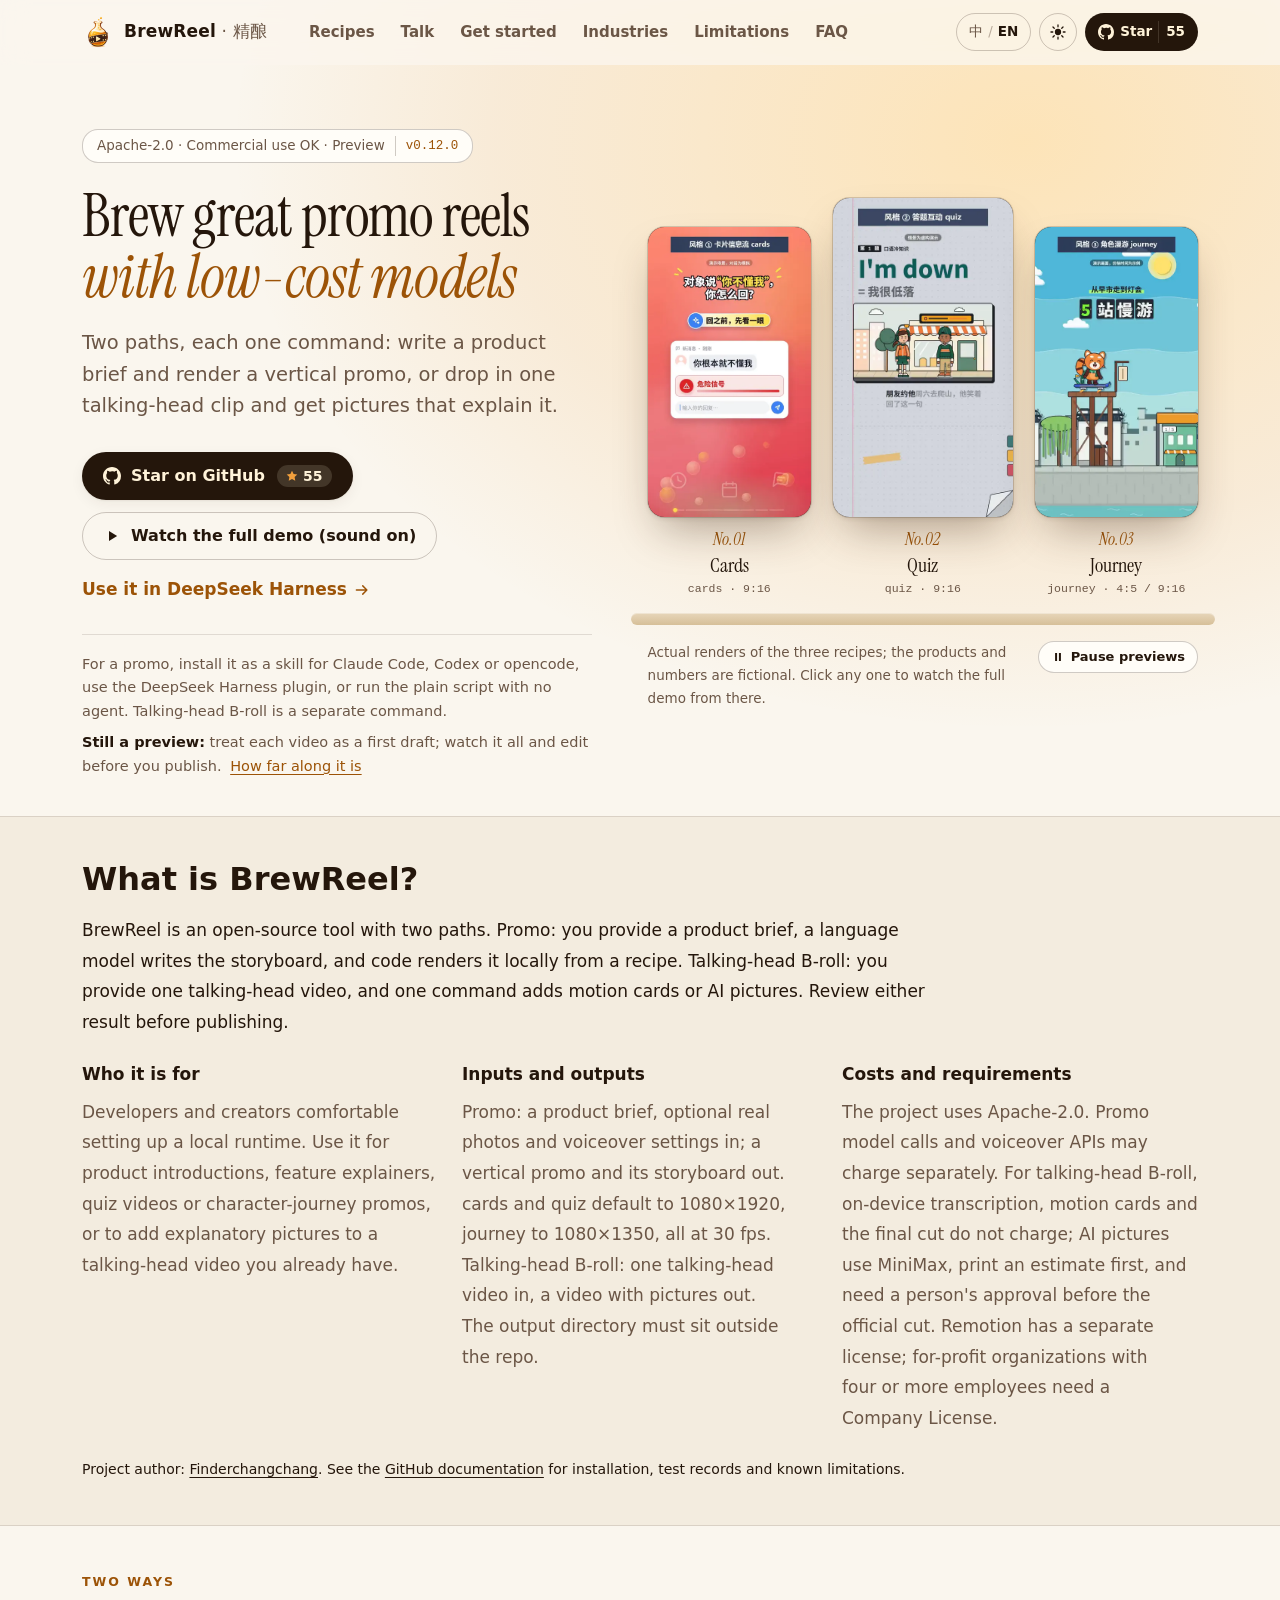
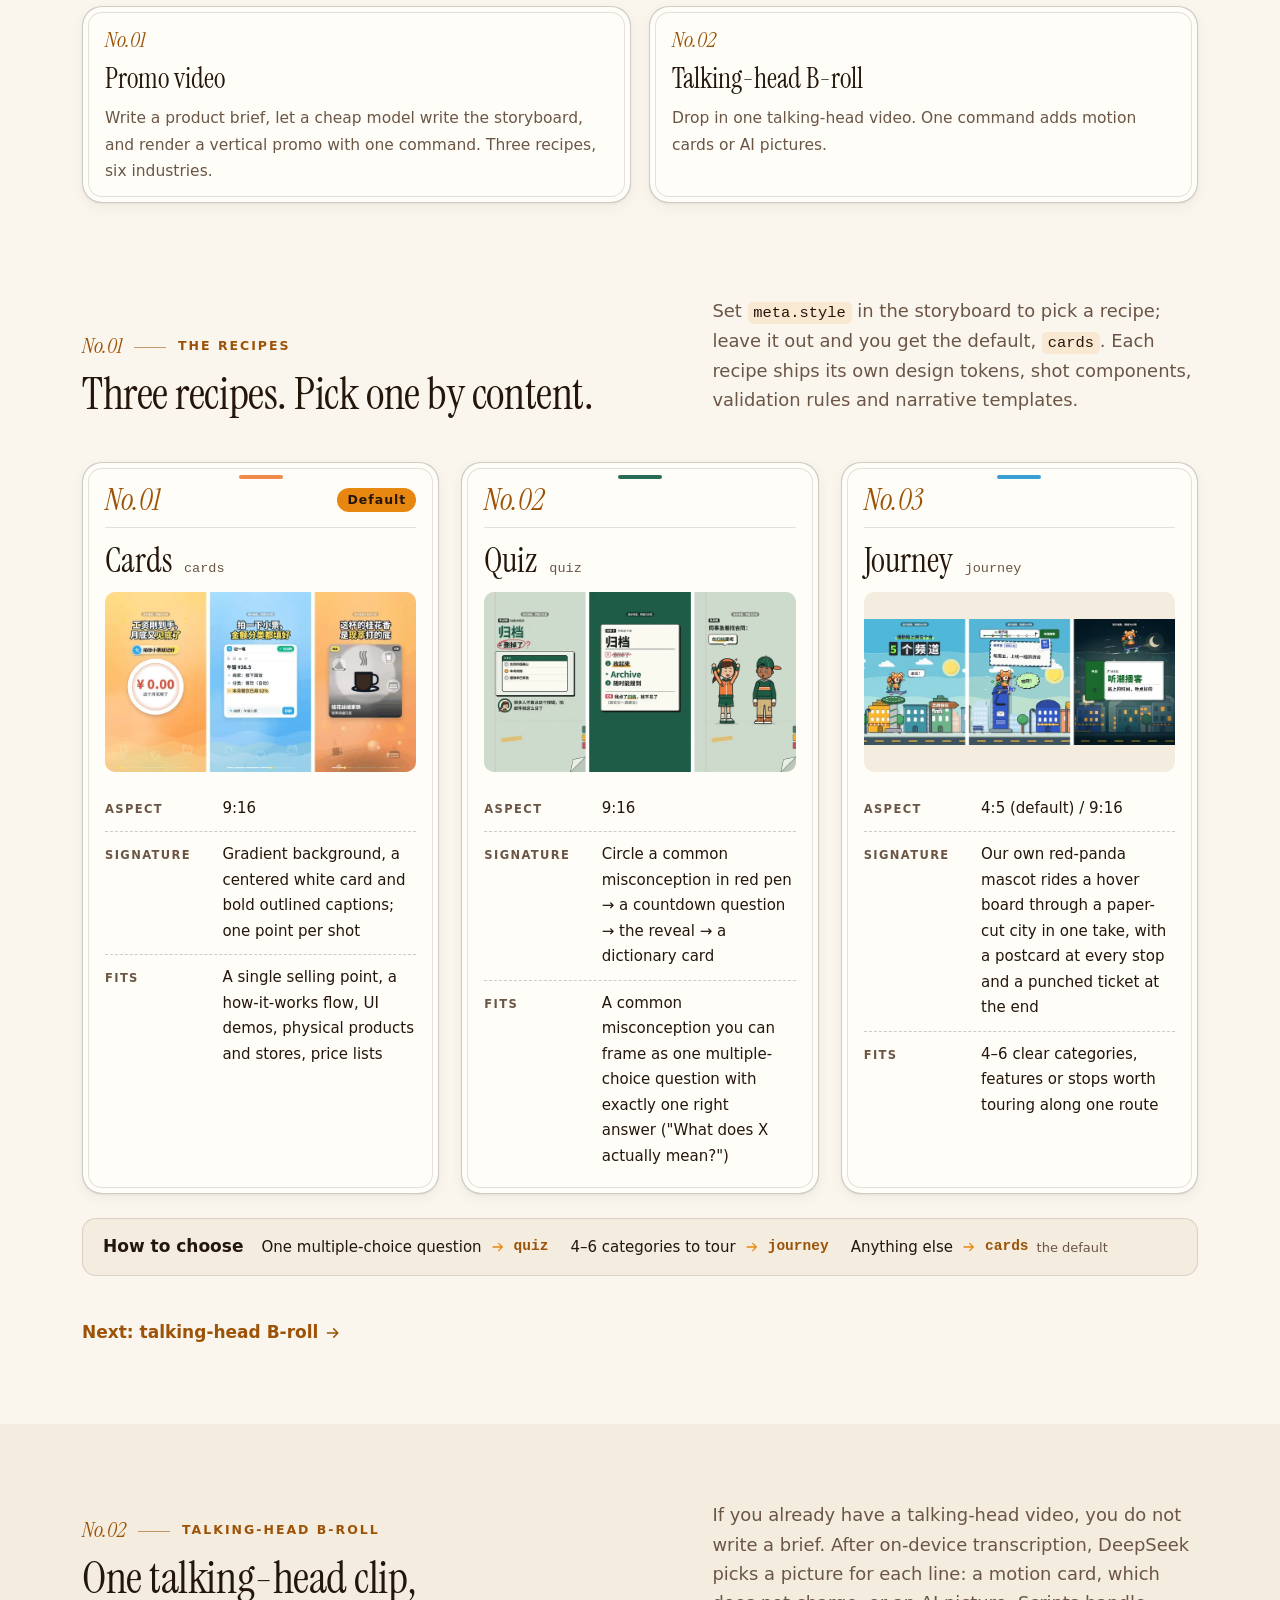
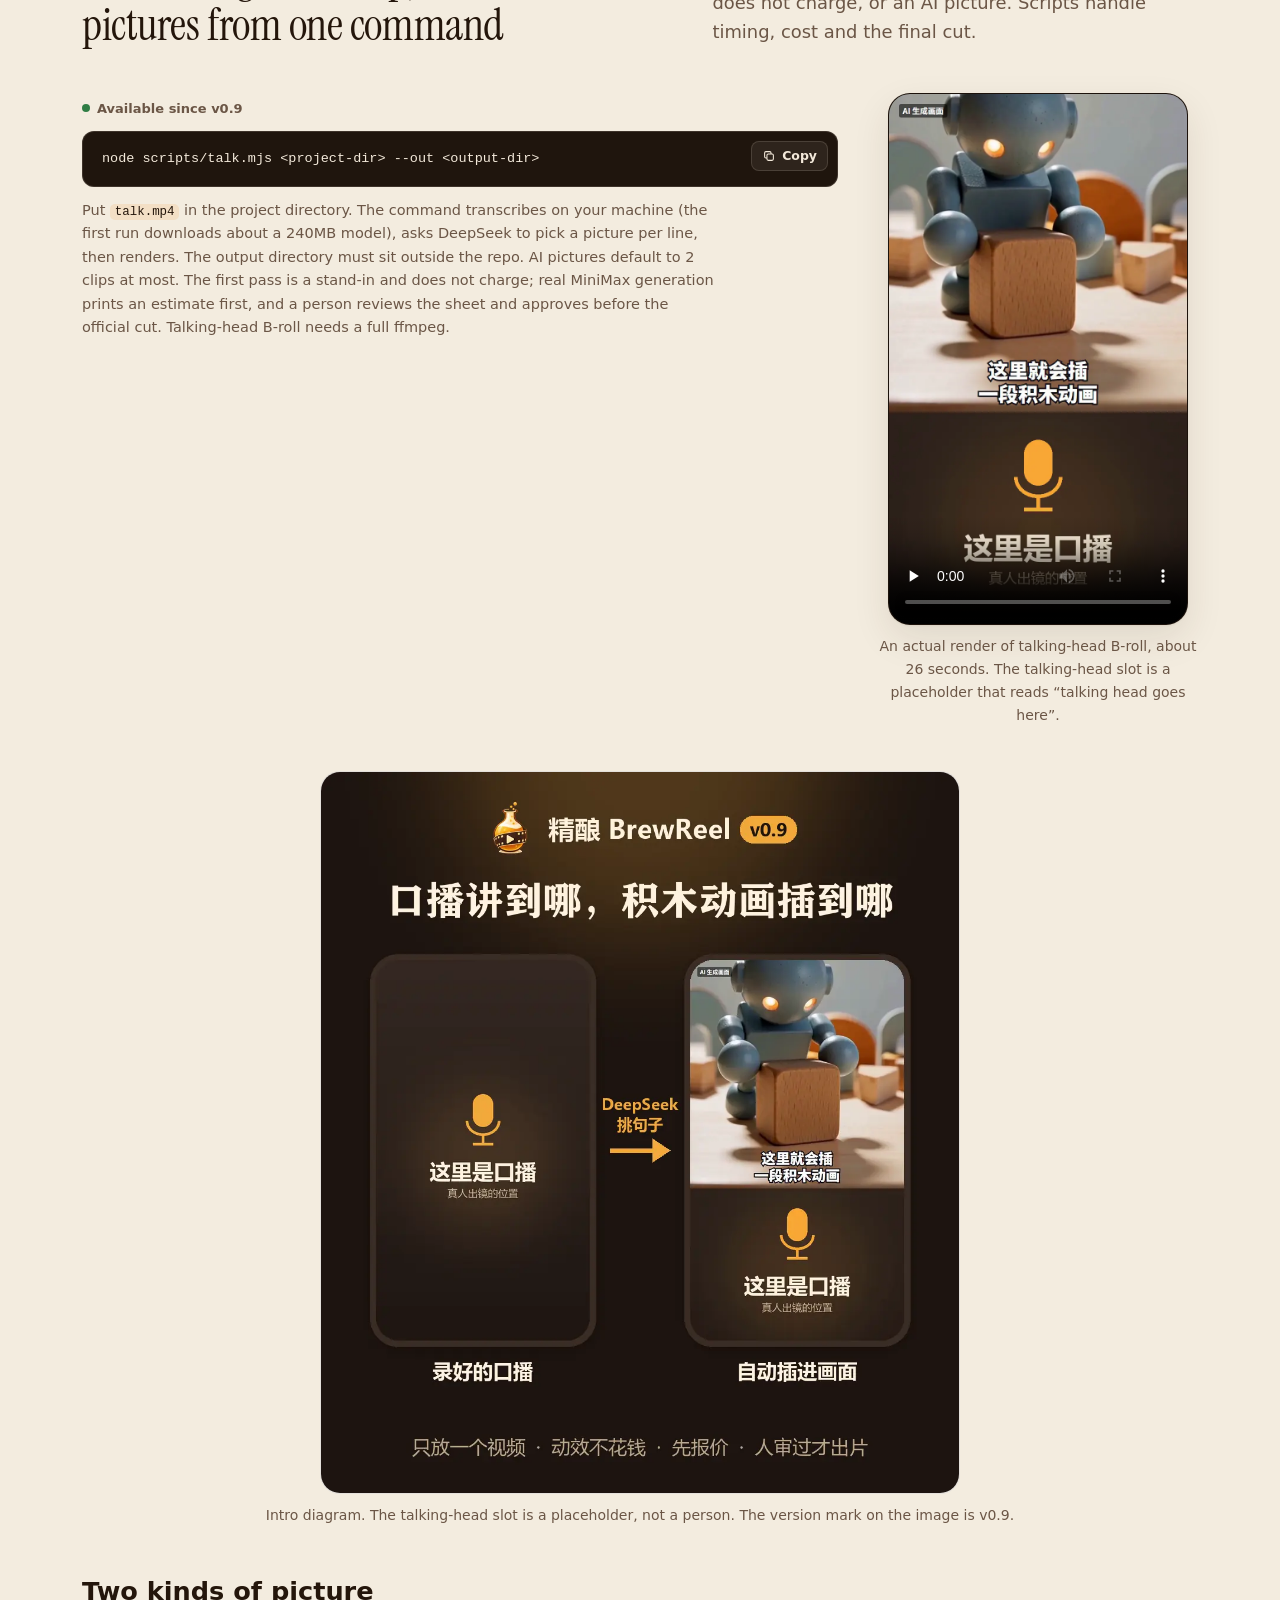
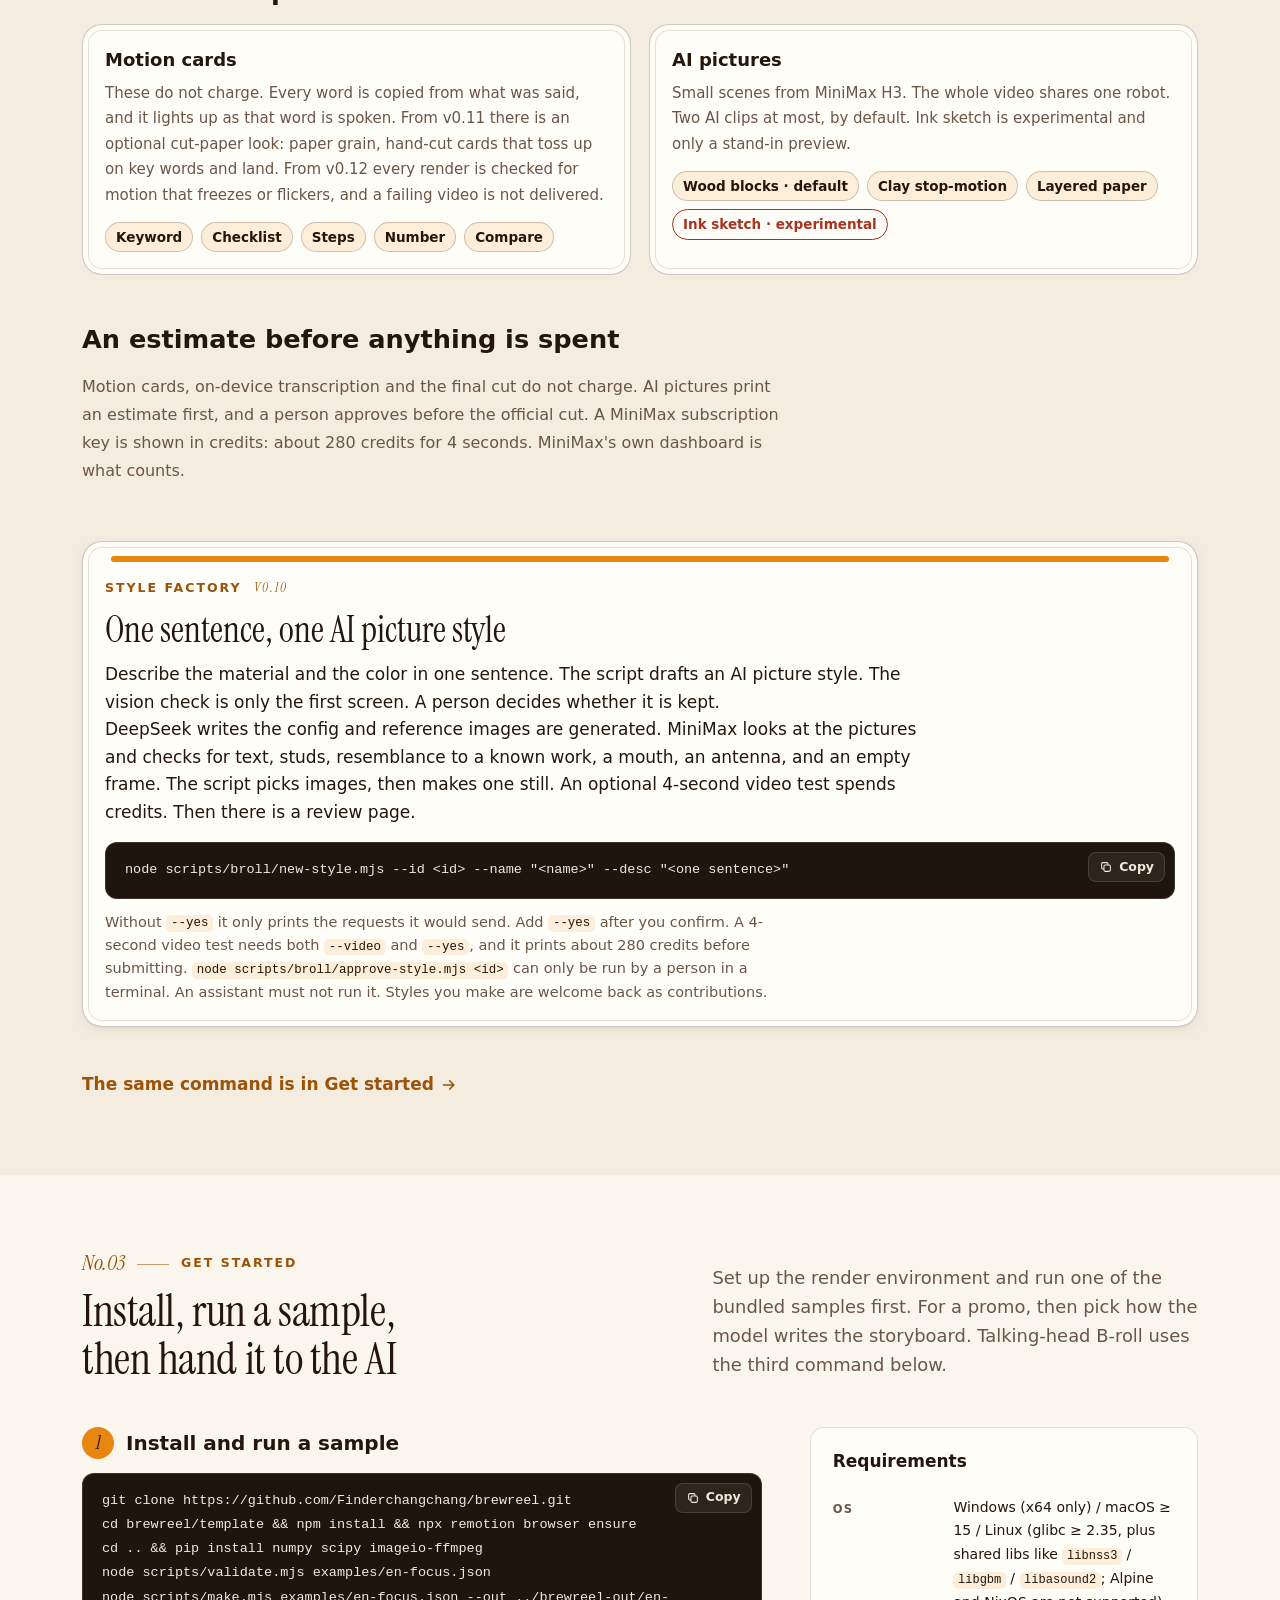
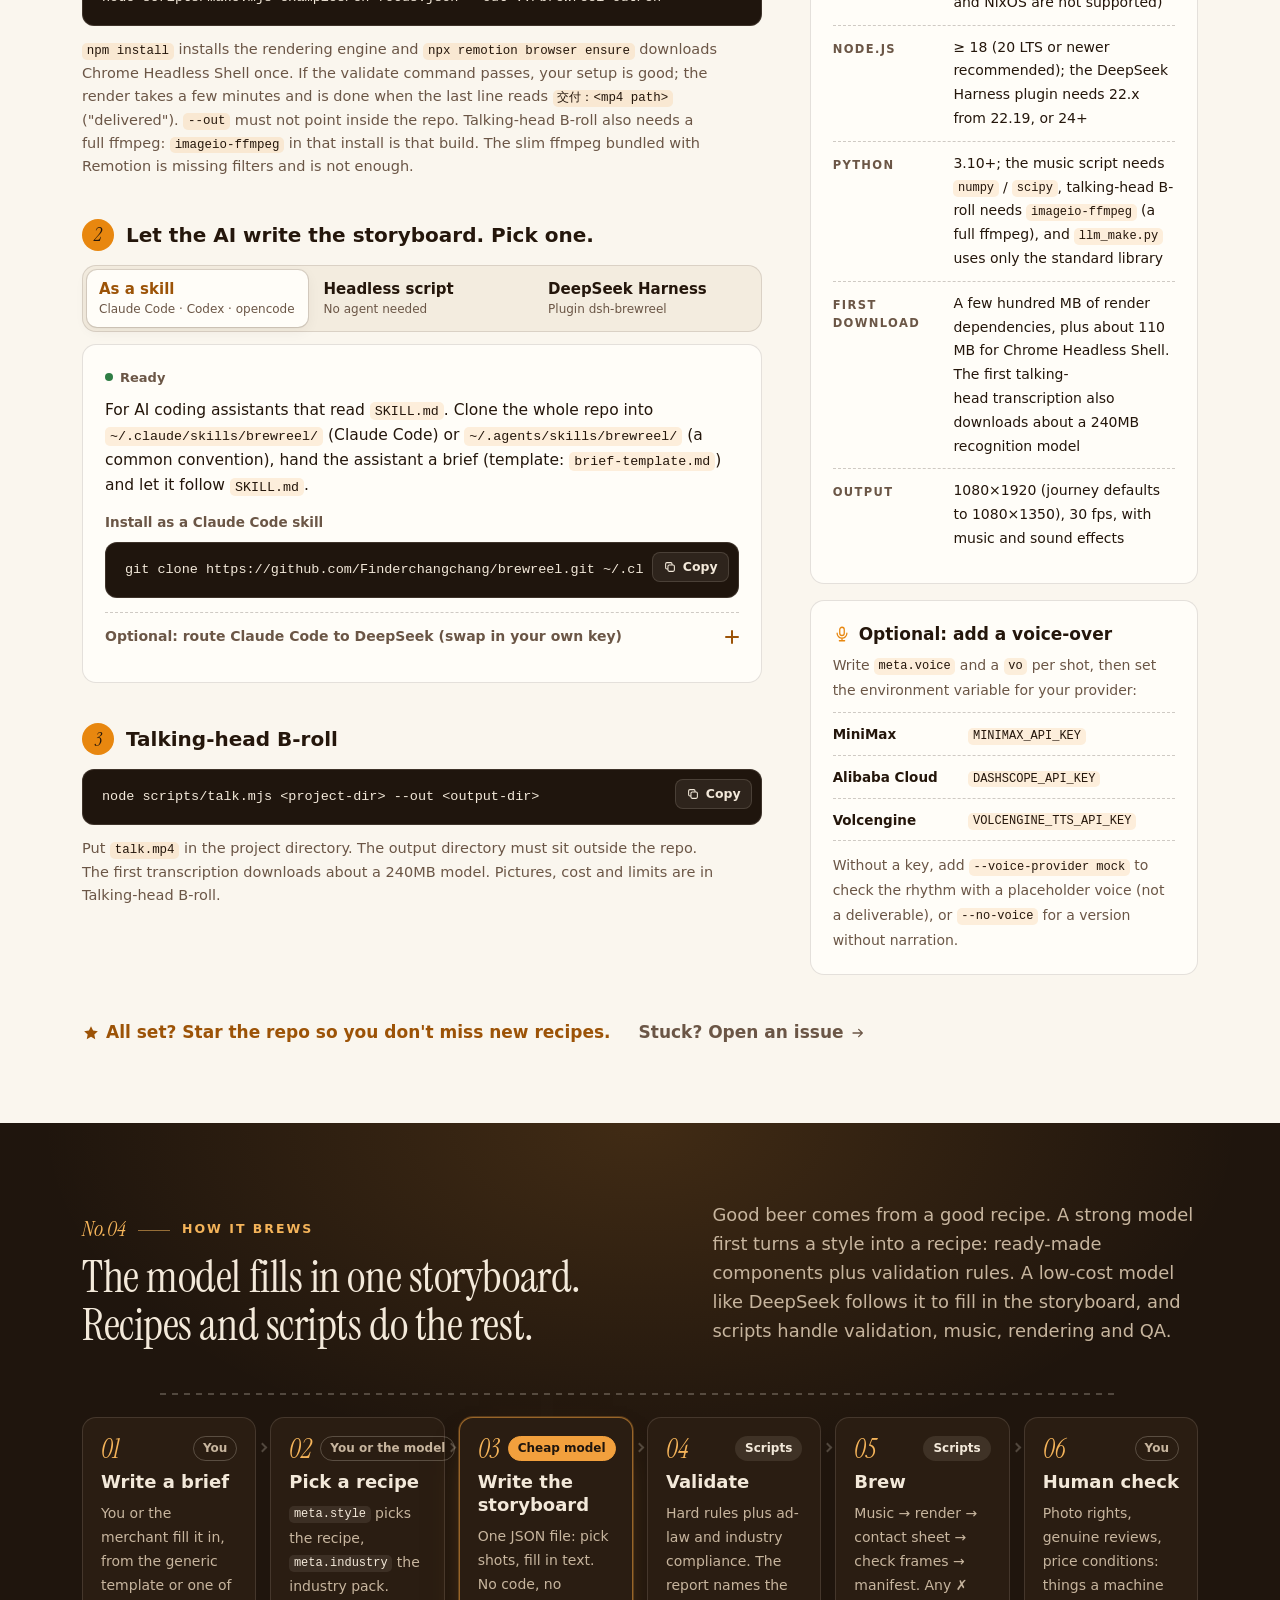
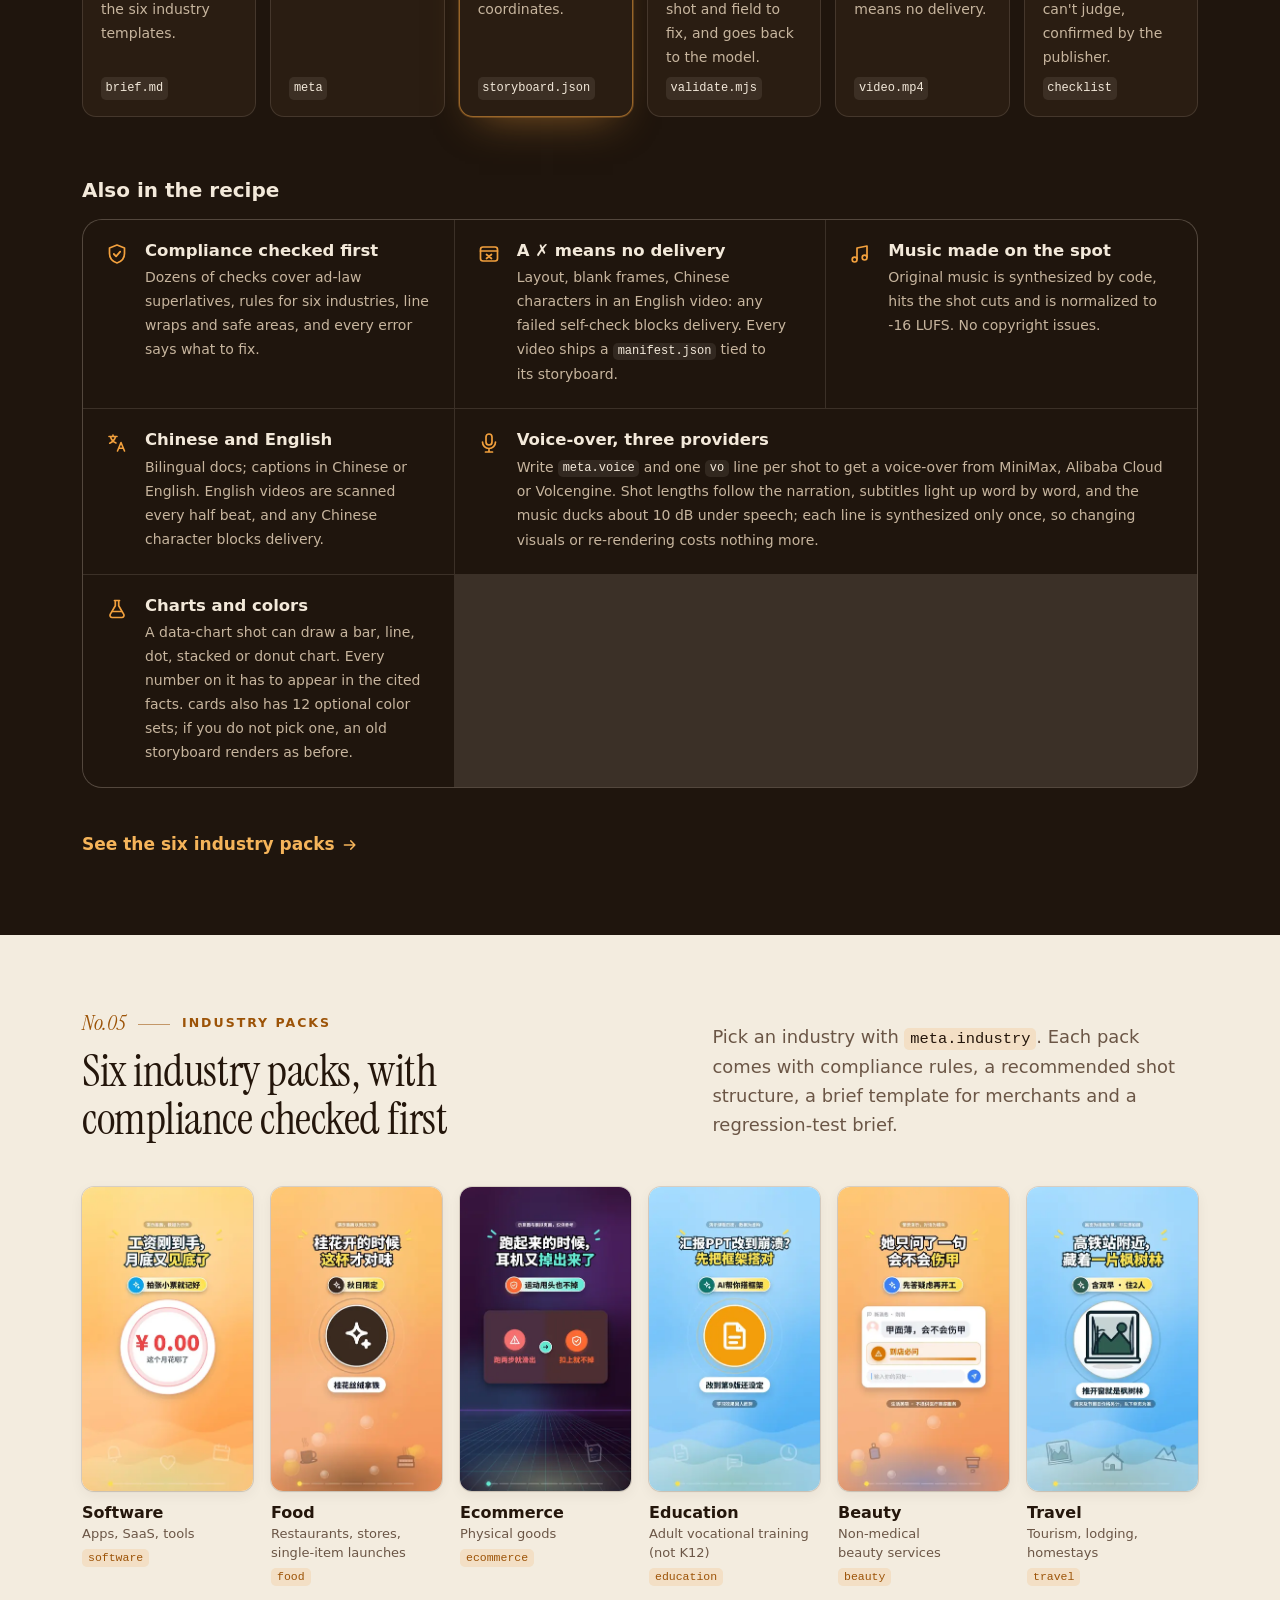
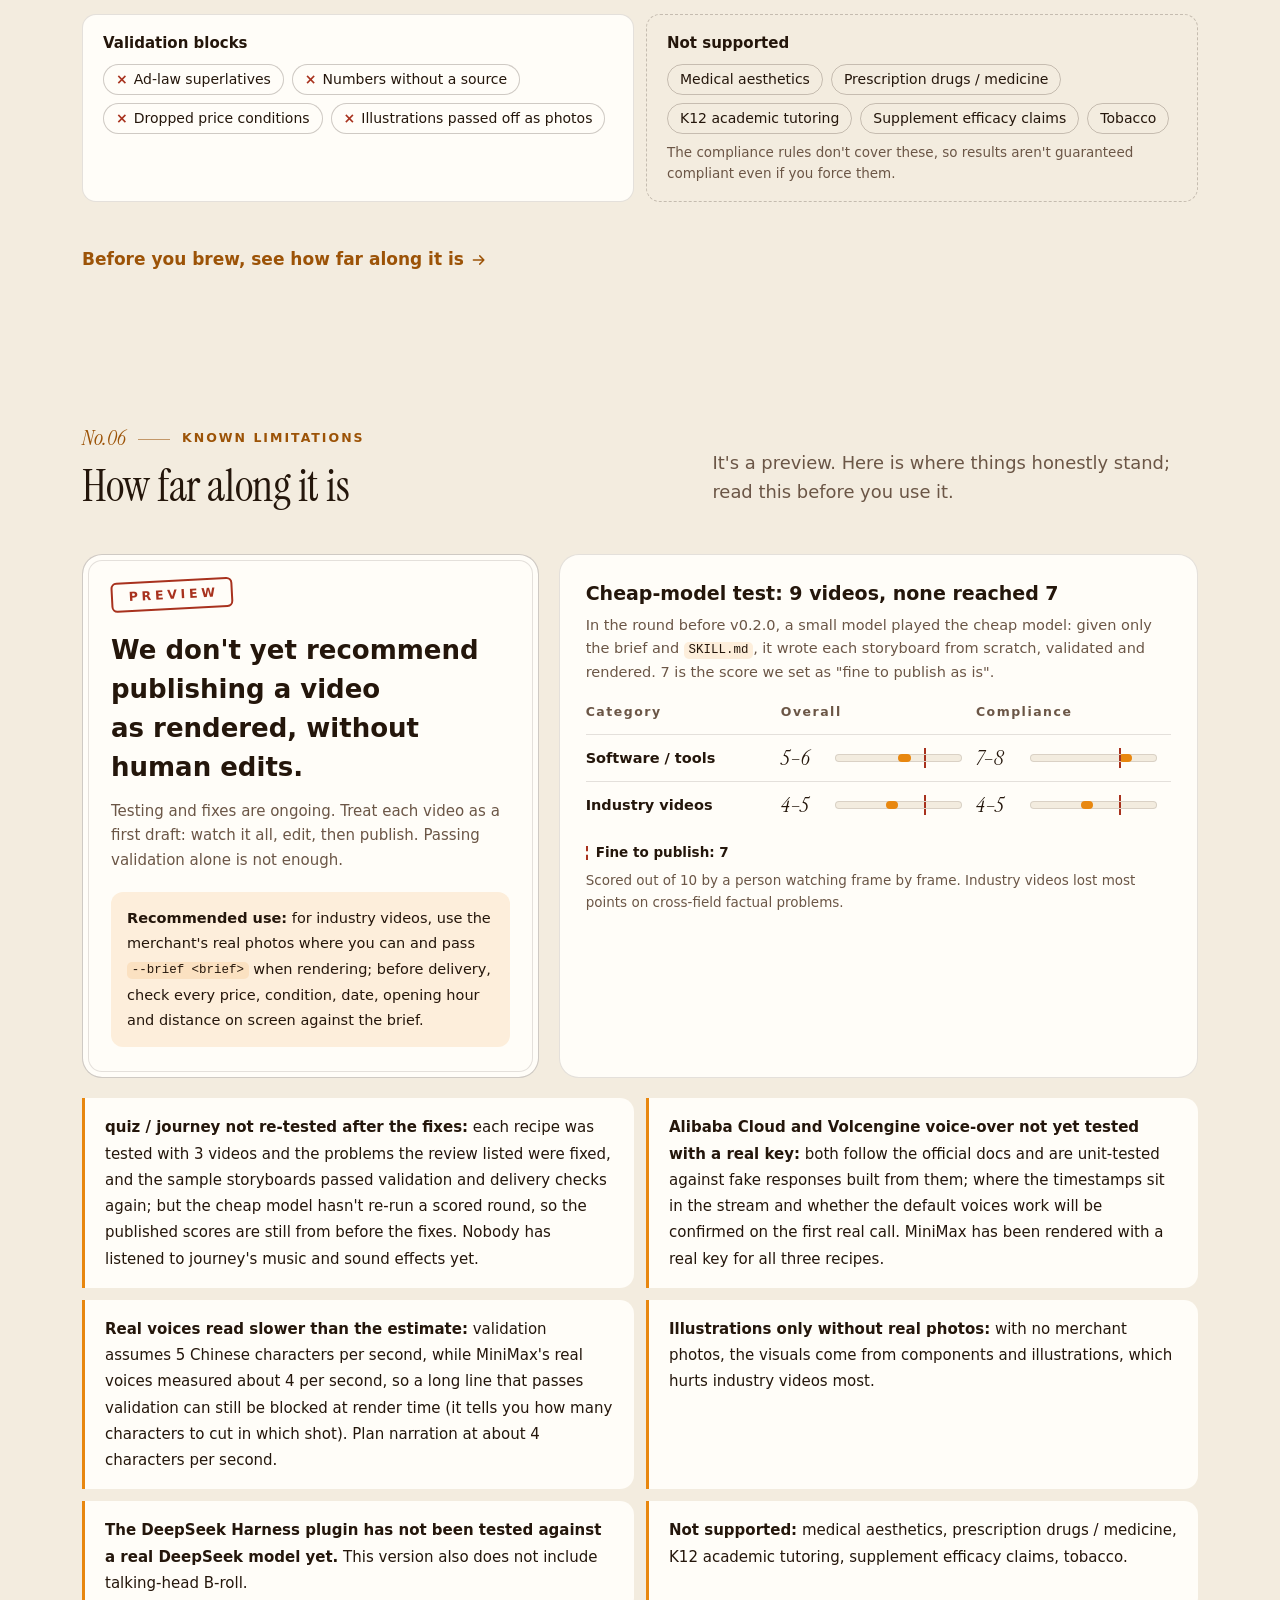
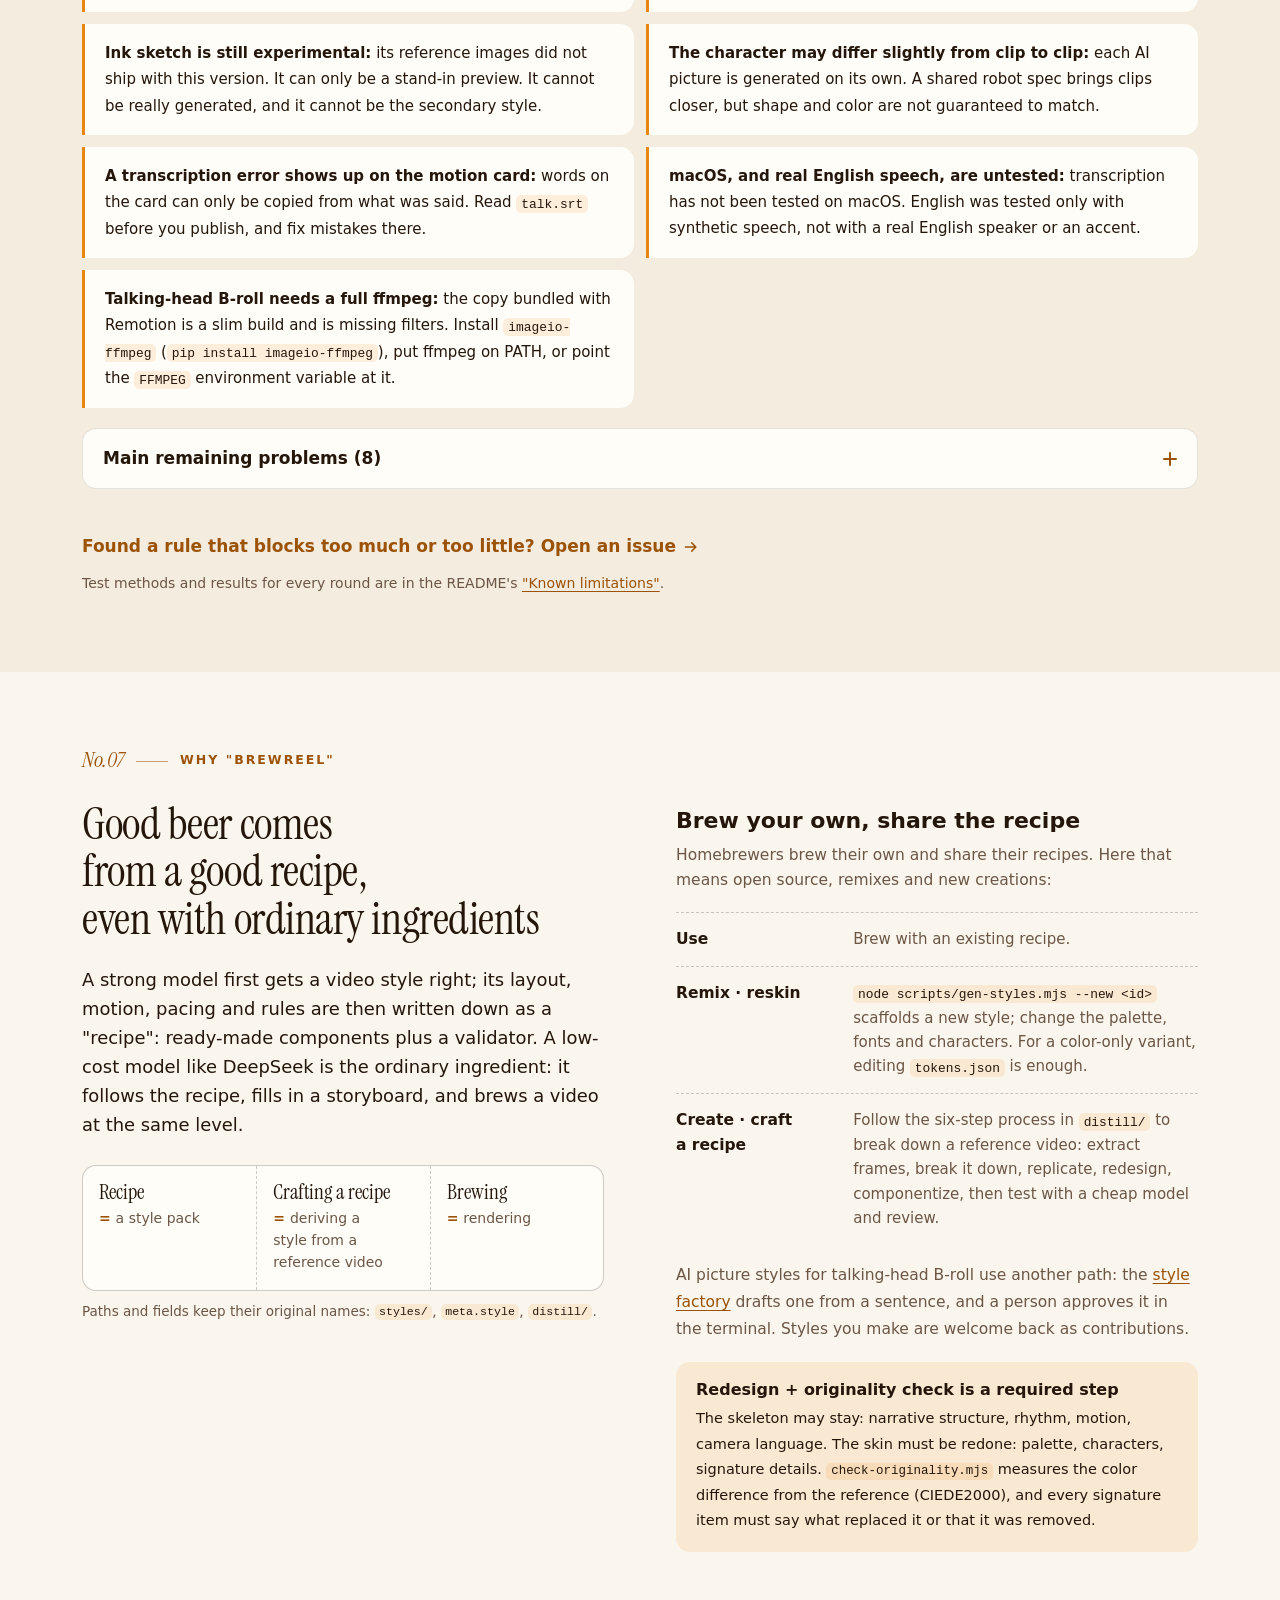
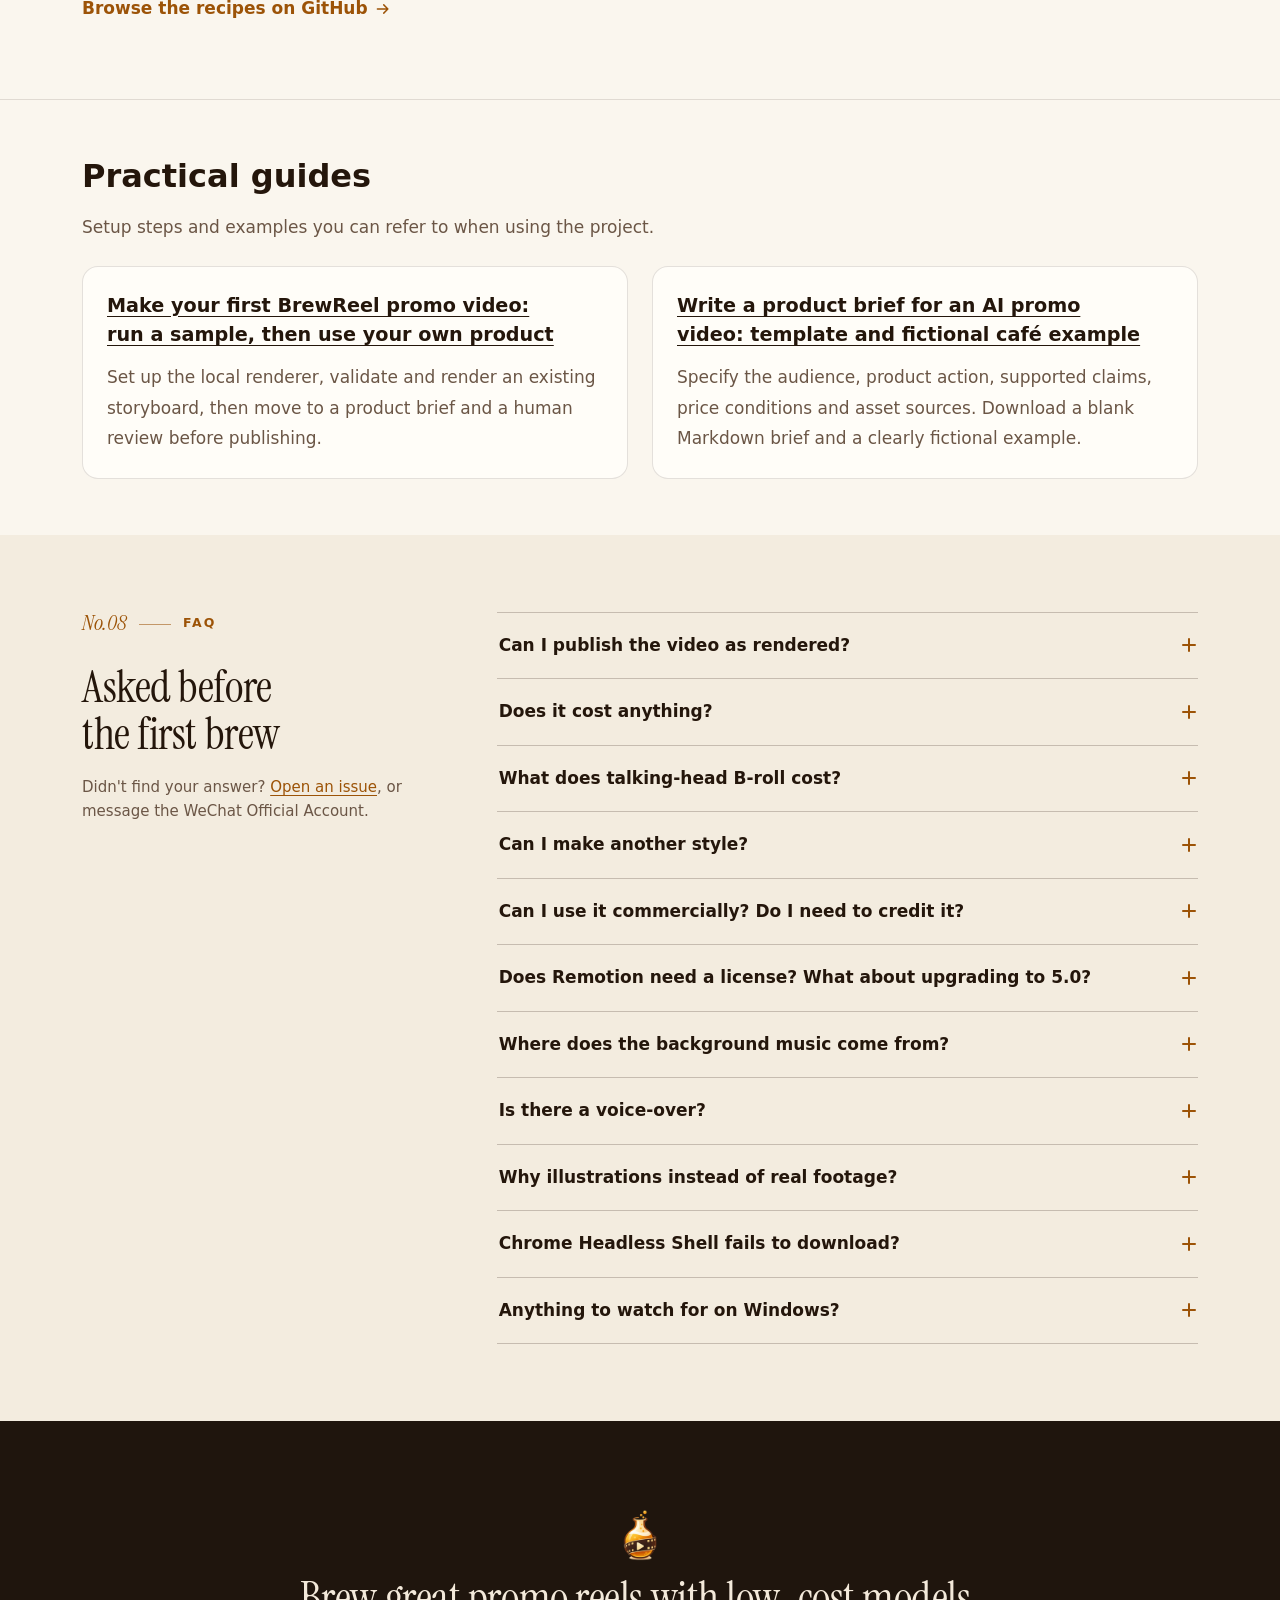
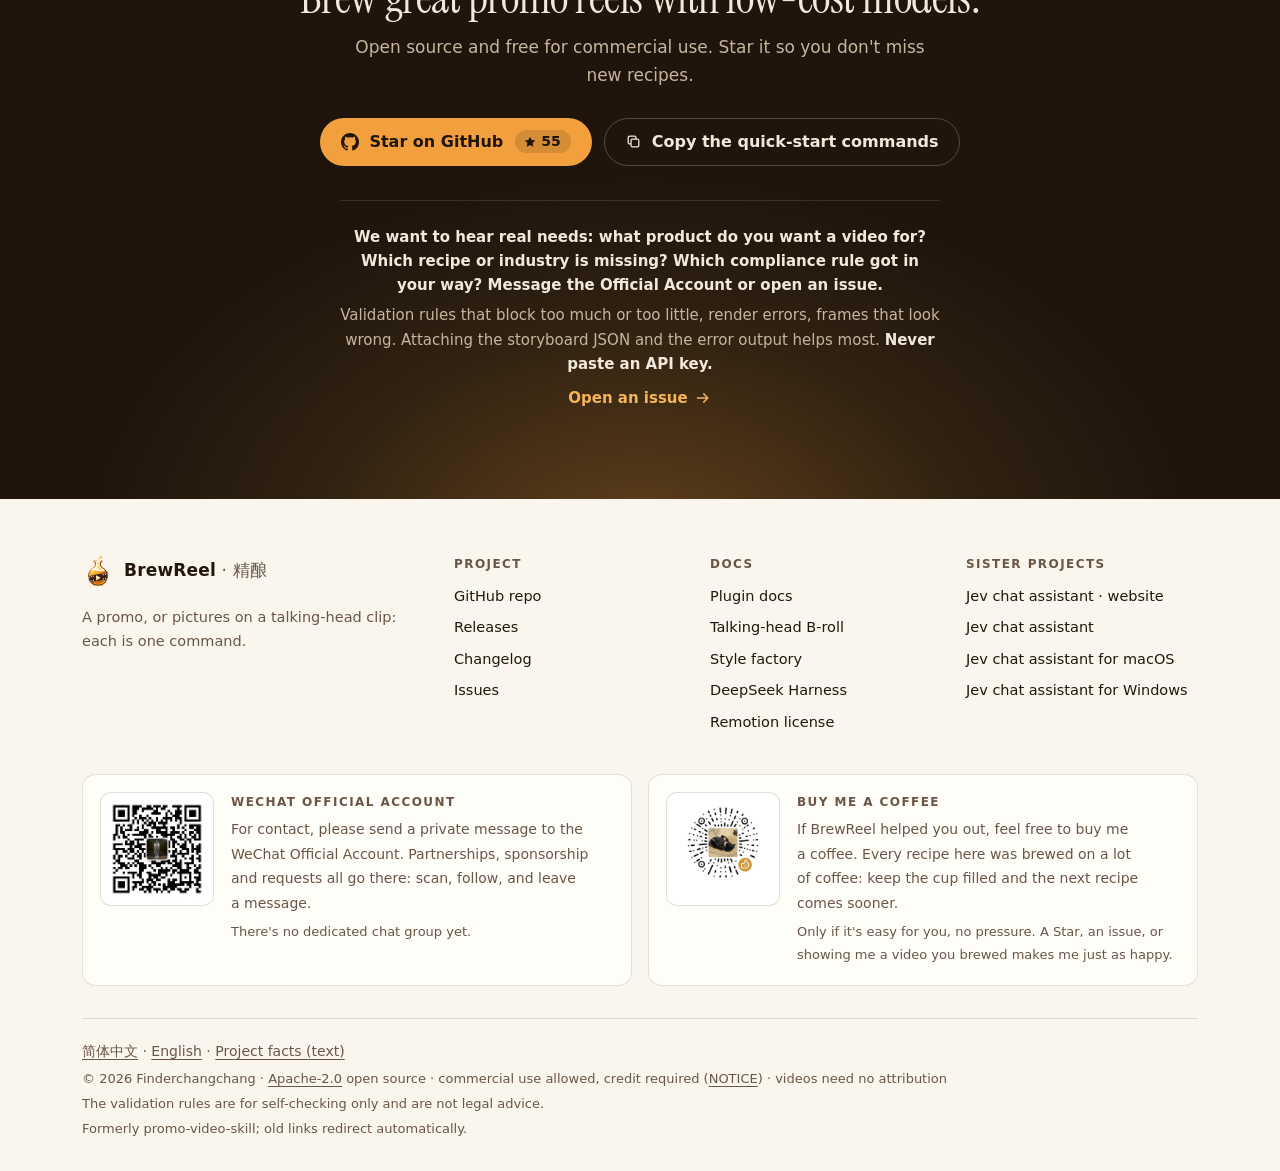
==== commit 4e74d166: "docs: v0.12.0 version fallback and the motion freeze/flicker check Co-Authored-By: Claude Opus 5.5 <" ====
--- a/en.html
+++ b/en.html
@@ -120,9 +120,9 @@
 <link rel="preconnect" href="https://fonts.gstatic.com" crossorigin>
 <link rel="stylesheet" href="https://fonts.googleapis.com/css2?family=Instrument+Serif:ital@0;1&amp;display=swap" media="print" onload="this.media='all'">
 <noscript><link rel="stylesheet" href="https://fonts.googleapis.com/css2?family=Instrument+Serif:ital@0;1&amp;display=swap"></noscript>
-<link rel="stylesheet" href="style.css?v=20261007a">
-<script defer src="i18n.js?v=20261007a"></script>
-<script defer src="main.js?v=20261007a"></script>
+<link rel="stylesheet" href="style.css?v=20261007b">
+<script defer src="i18n.js?v=20261007b"></script>
+<script defer src="main.js?v=20261007b"></script>
 <script defer src="https://umami.jisikeji.cn/script.js" data-website-id="c80c17ab-9413-4d0b-a359-171bc2a23bc9"></script>
 </head>
 <body>
@@ -184,7 +184,7 @@
 <section class="hero" id="top">
   <div class="wrap hero-grid">
     <div class="hero-copy">
-      <p class="eyebrow"><span data-i18n="hero.eyebrow">Apache-2.0 · Commercial use OK · Preview</span><span class="eyebrow-ver" data-brew-version>v0.11.0</span></p>
+      <p class="eyebrow"><span data-i18n="hero.eyebrow">Apache-2.0 · Commercial use OK · Preview</span><span class="eyebrow-ver" data-brew-version>v0.12.0</span></p>
       <h1 class="hero-title" data-i18n="hero.title">Brew great promo reels<br><span class='hl'>with low-cost models</span></h1>
       <p class="hero-sub" data-i18n="hero.sub">Two paths, each one command: write a product brief and render a vertical promo, or drop in one talking-head clip and get pictures that explain it.</p>
 
@@ -362,7 +362,7 @@
     <div class="talk-kinds rv">
       <article class="kind">
         <h4 data-i18n="talk.motion">Motion cards</h4>
-        <p data-i18n="talk.motionD">These do not charge. Every word is copied from what was said, and it lights up as that word is spoken. From v0.11 there is an optional cut-paper look: paper grain, hand-cut cards that toss up on key words and land.</p>
+        <p data-i18n="talk.motionD">These do not charge. Every word is copied from what was said, and it lights up as that word is spoken. From v0.11 there is an optional cut-paper look: paper grain, hand-cut cards that toss up on key words and land. From v0.12 every render is checked for motion that freezes or flickers, and a failing video is not delivered.</p>
         <ul class="pills"><li data-i18n="talk.m1">Keyword</li><li data-i18n="talk.m2">Checklist</li><li data-i18n="talk.m3">Steps</li><li data-i18n="talk.m4">Number</li><li data-i18n="talk.m5">Compare</li></ul>
       </article>
       <article class="kind">
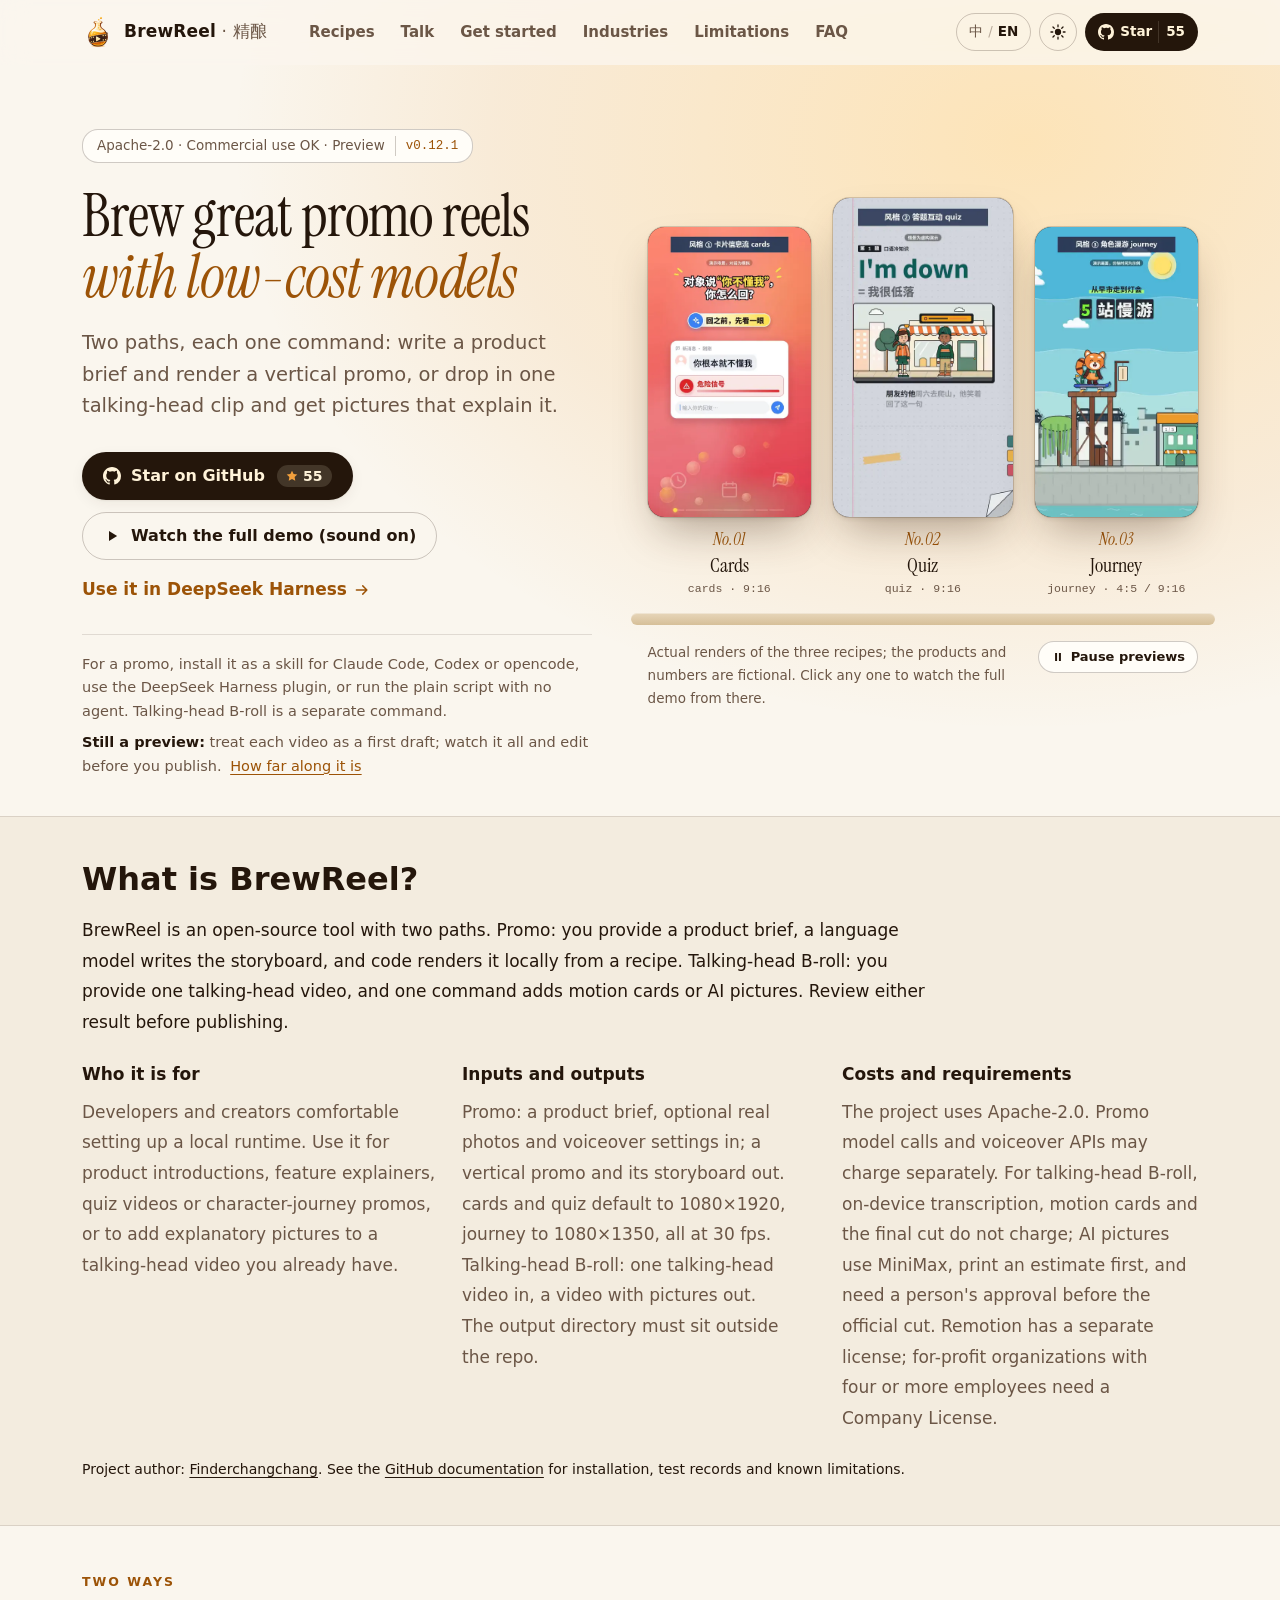
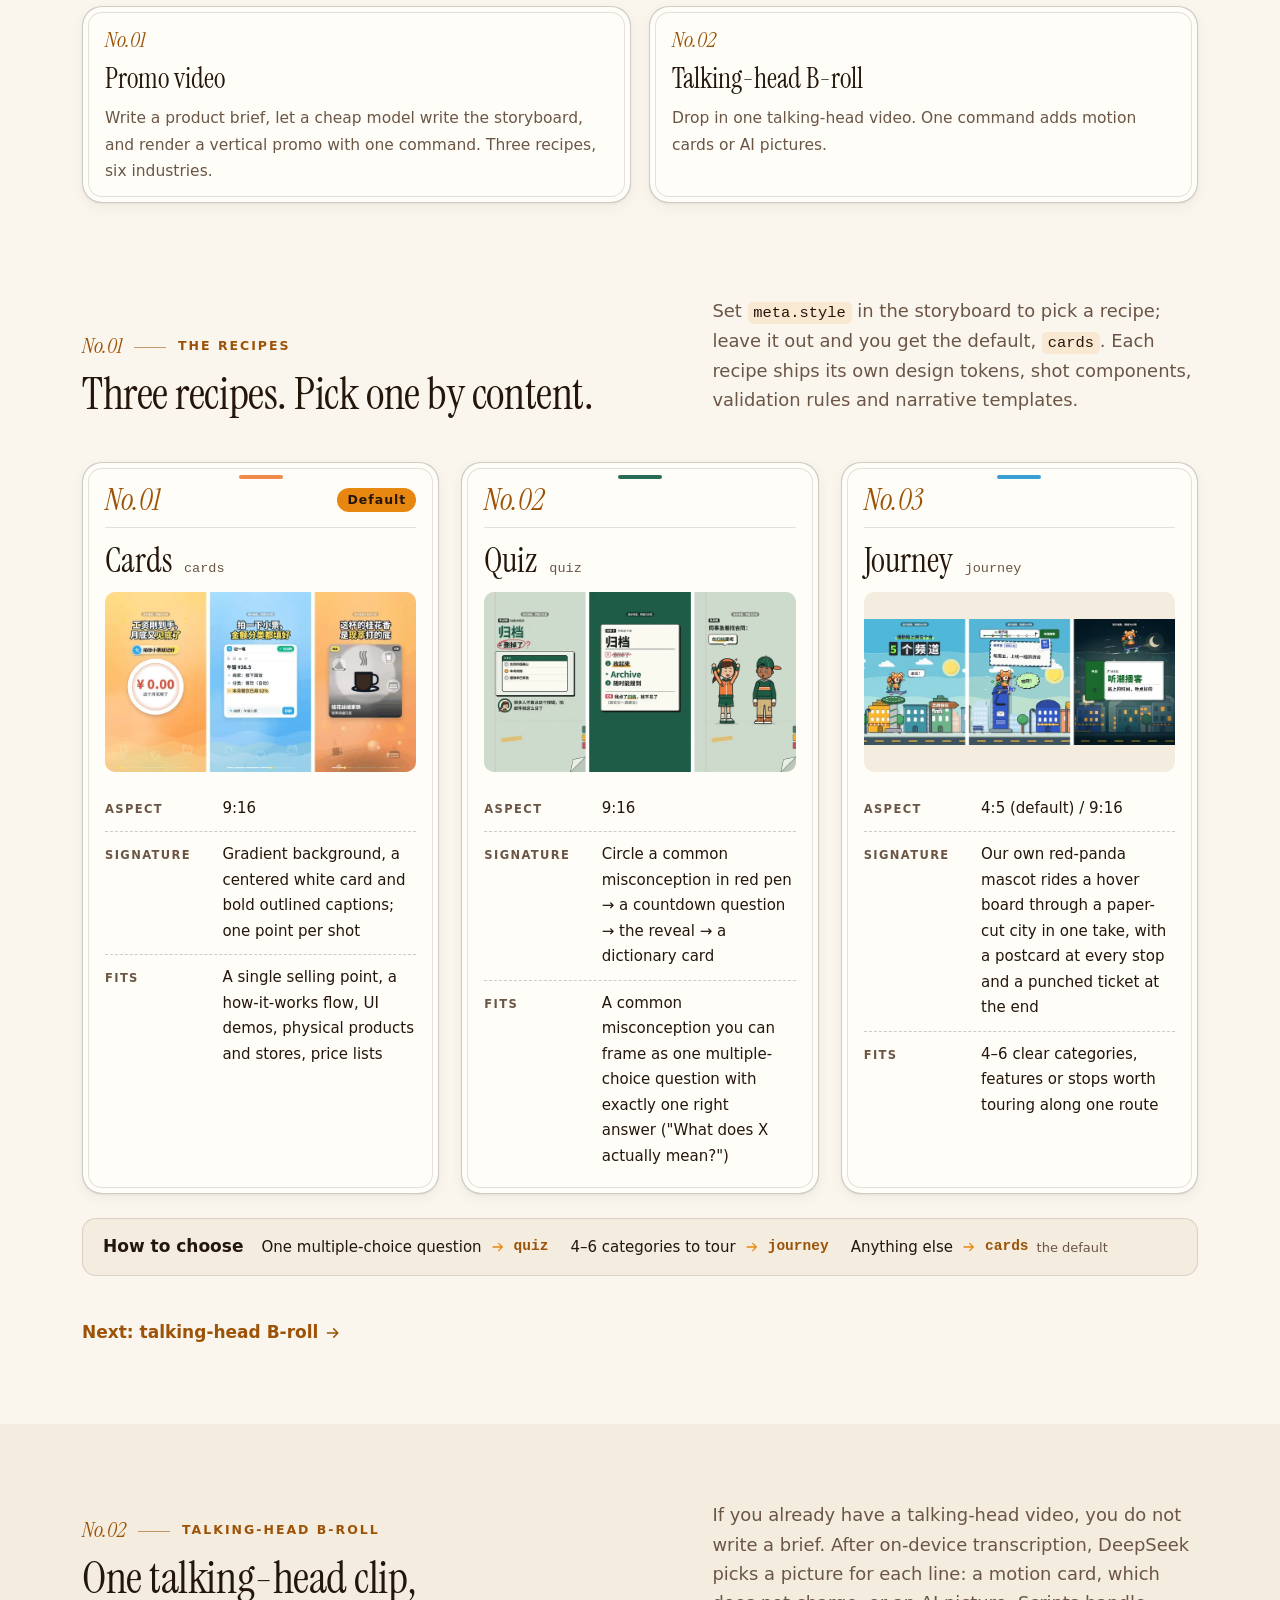
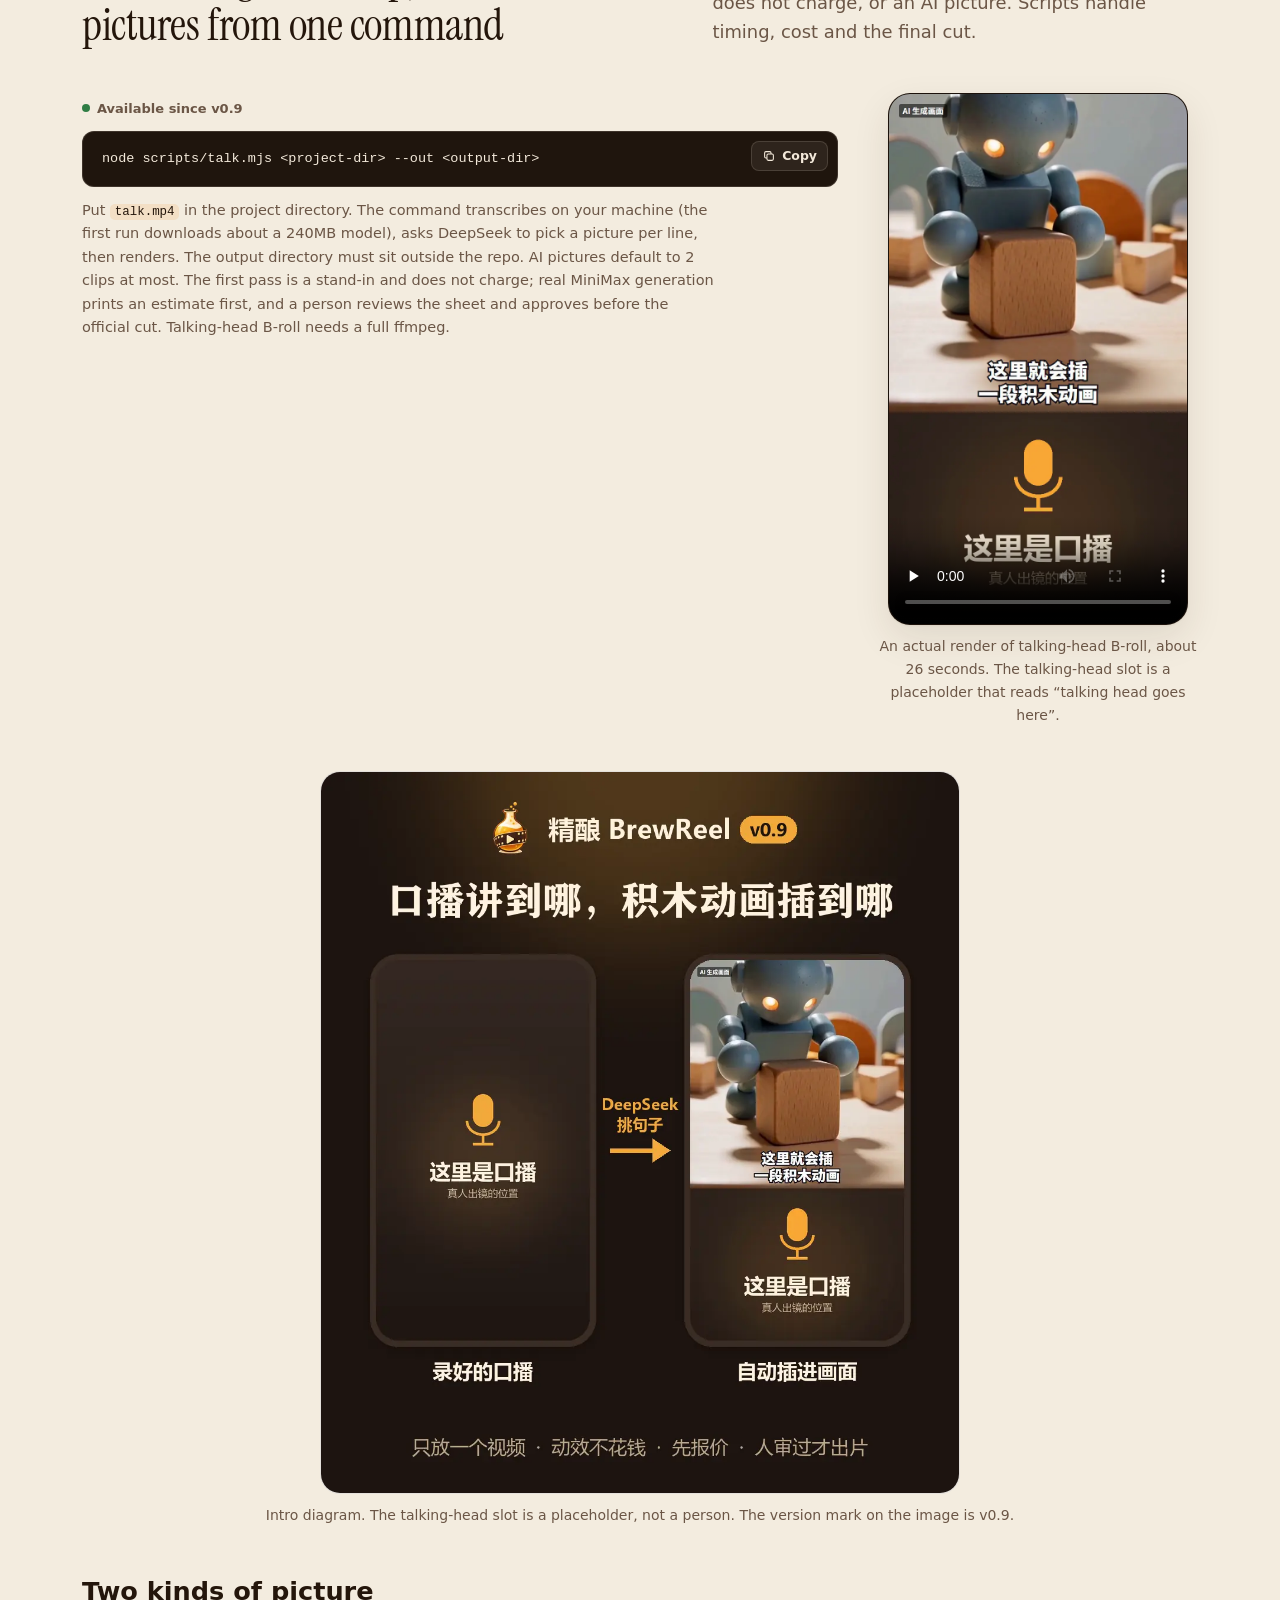
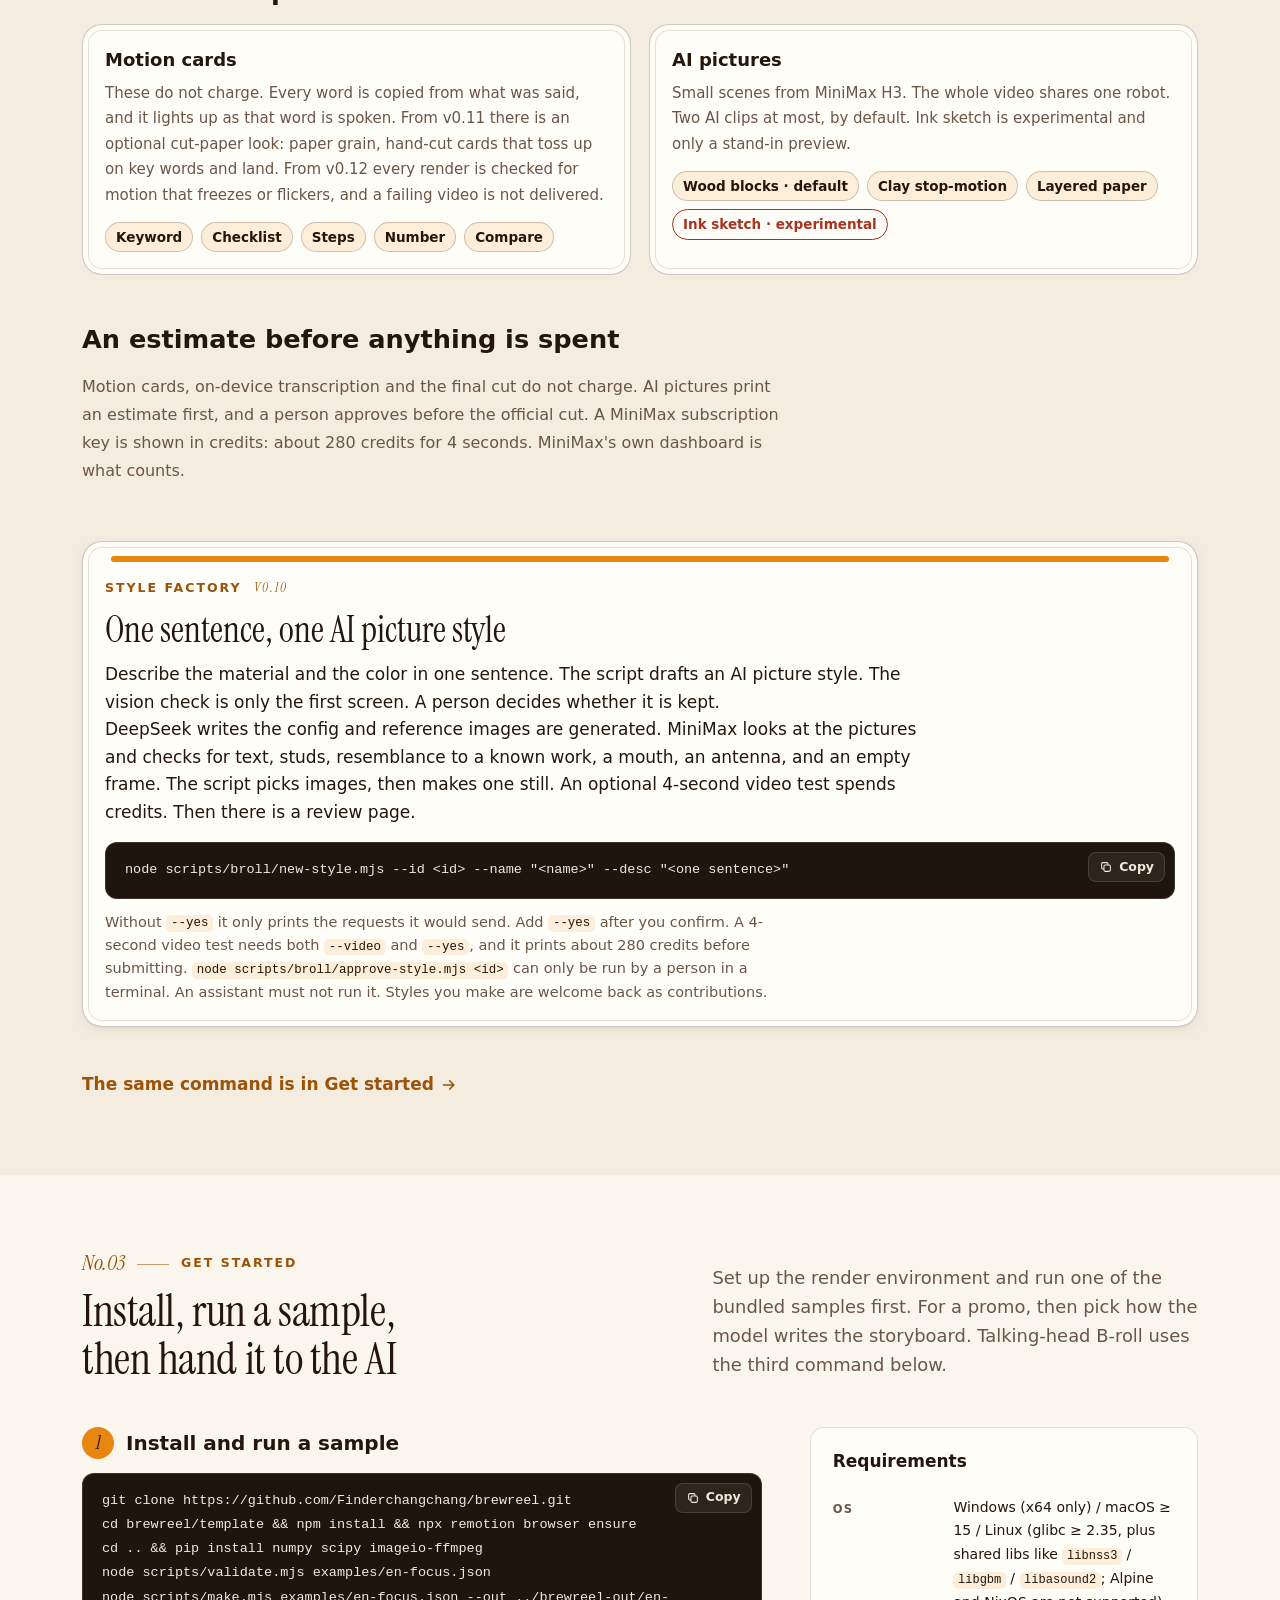
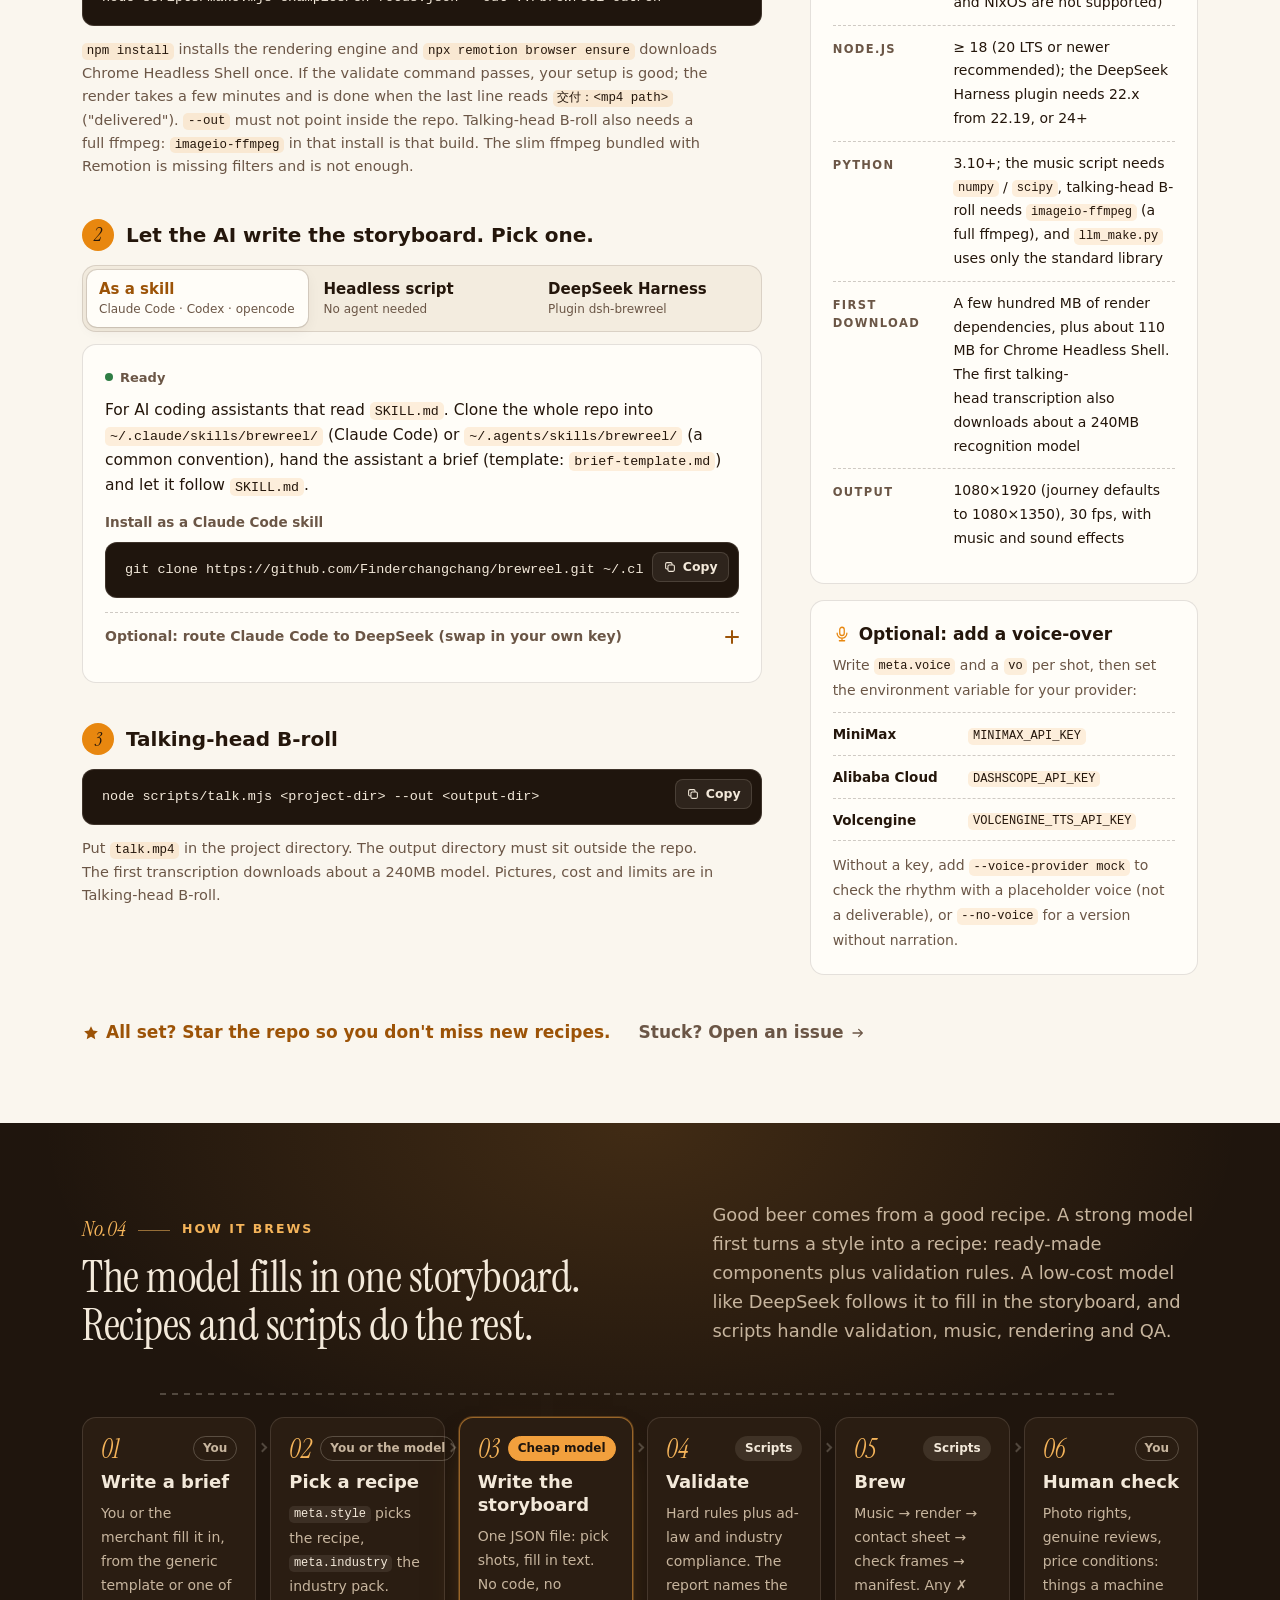
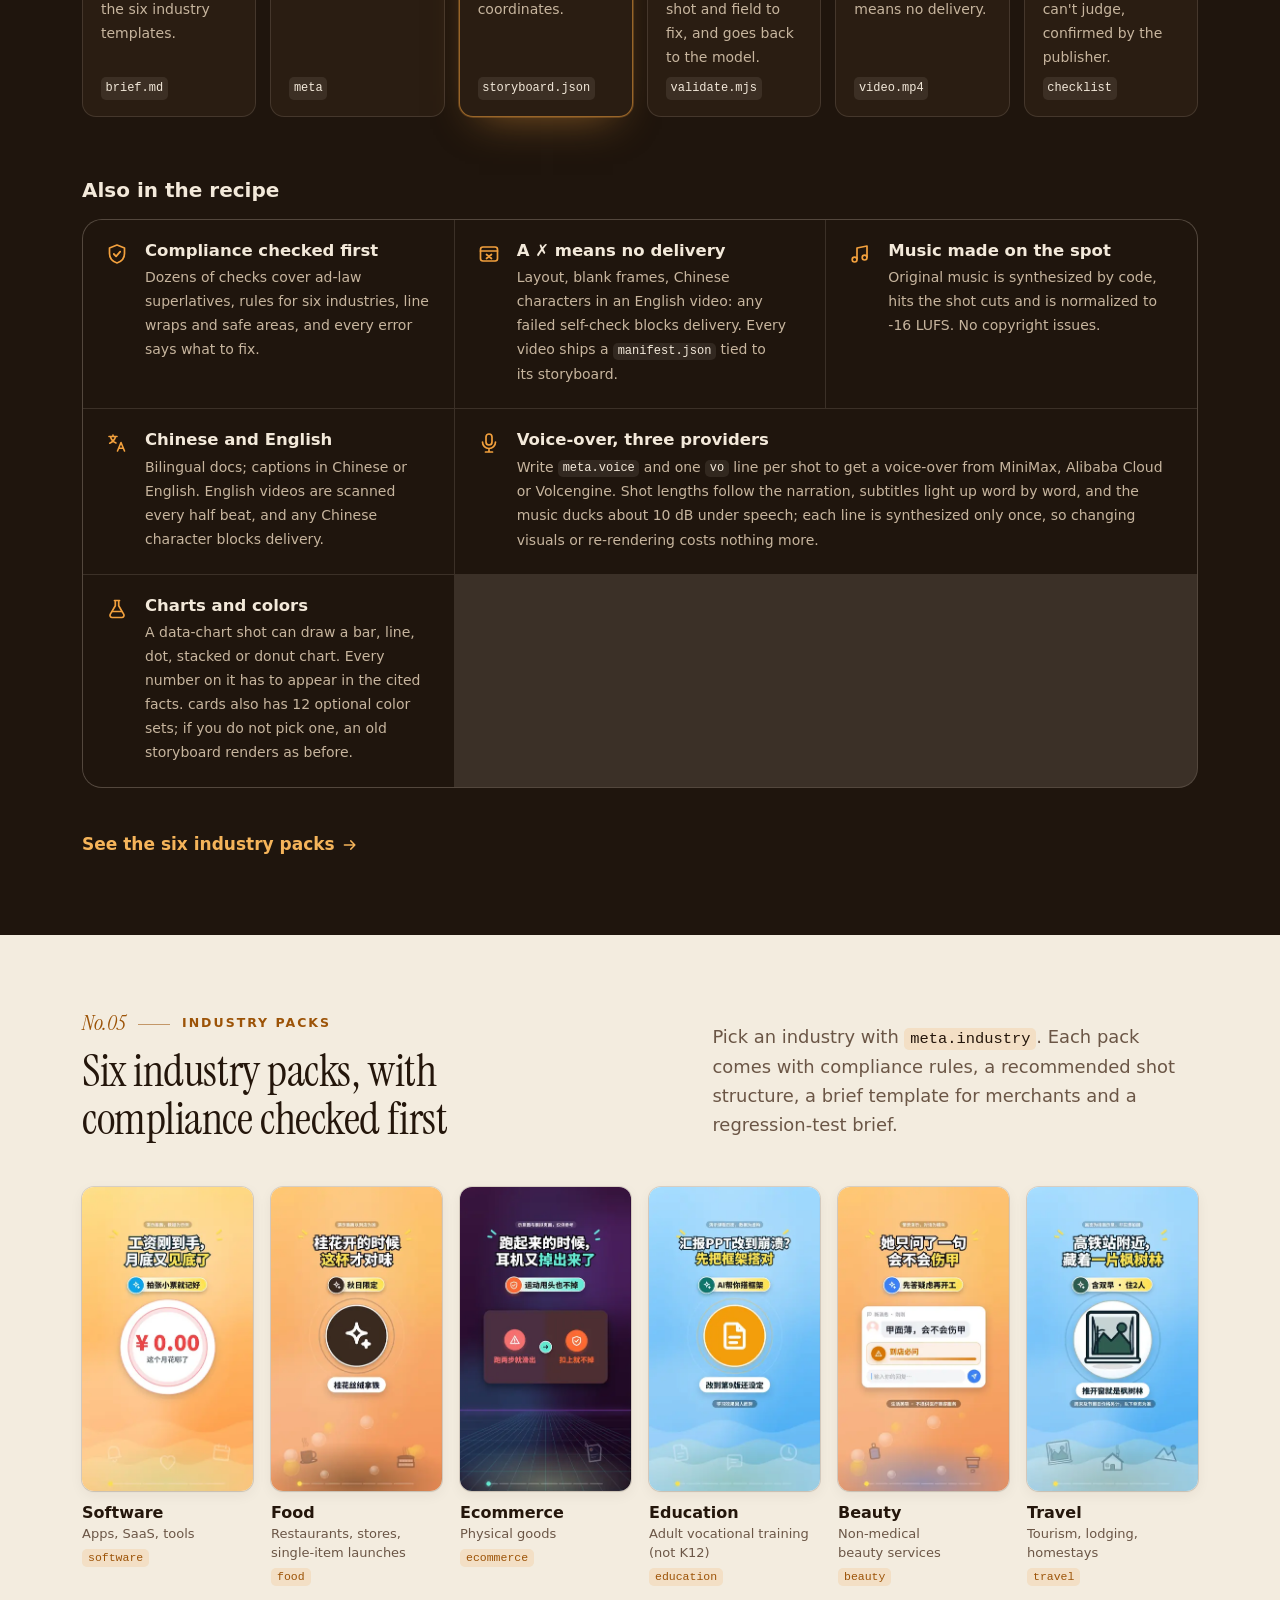
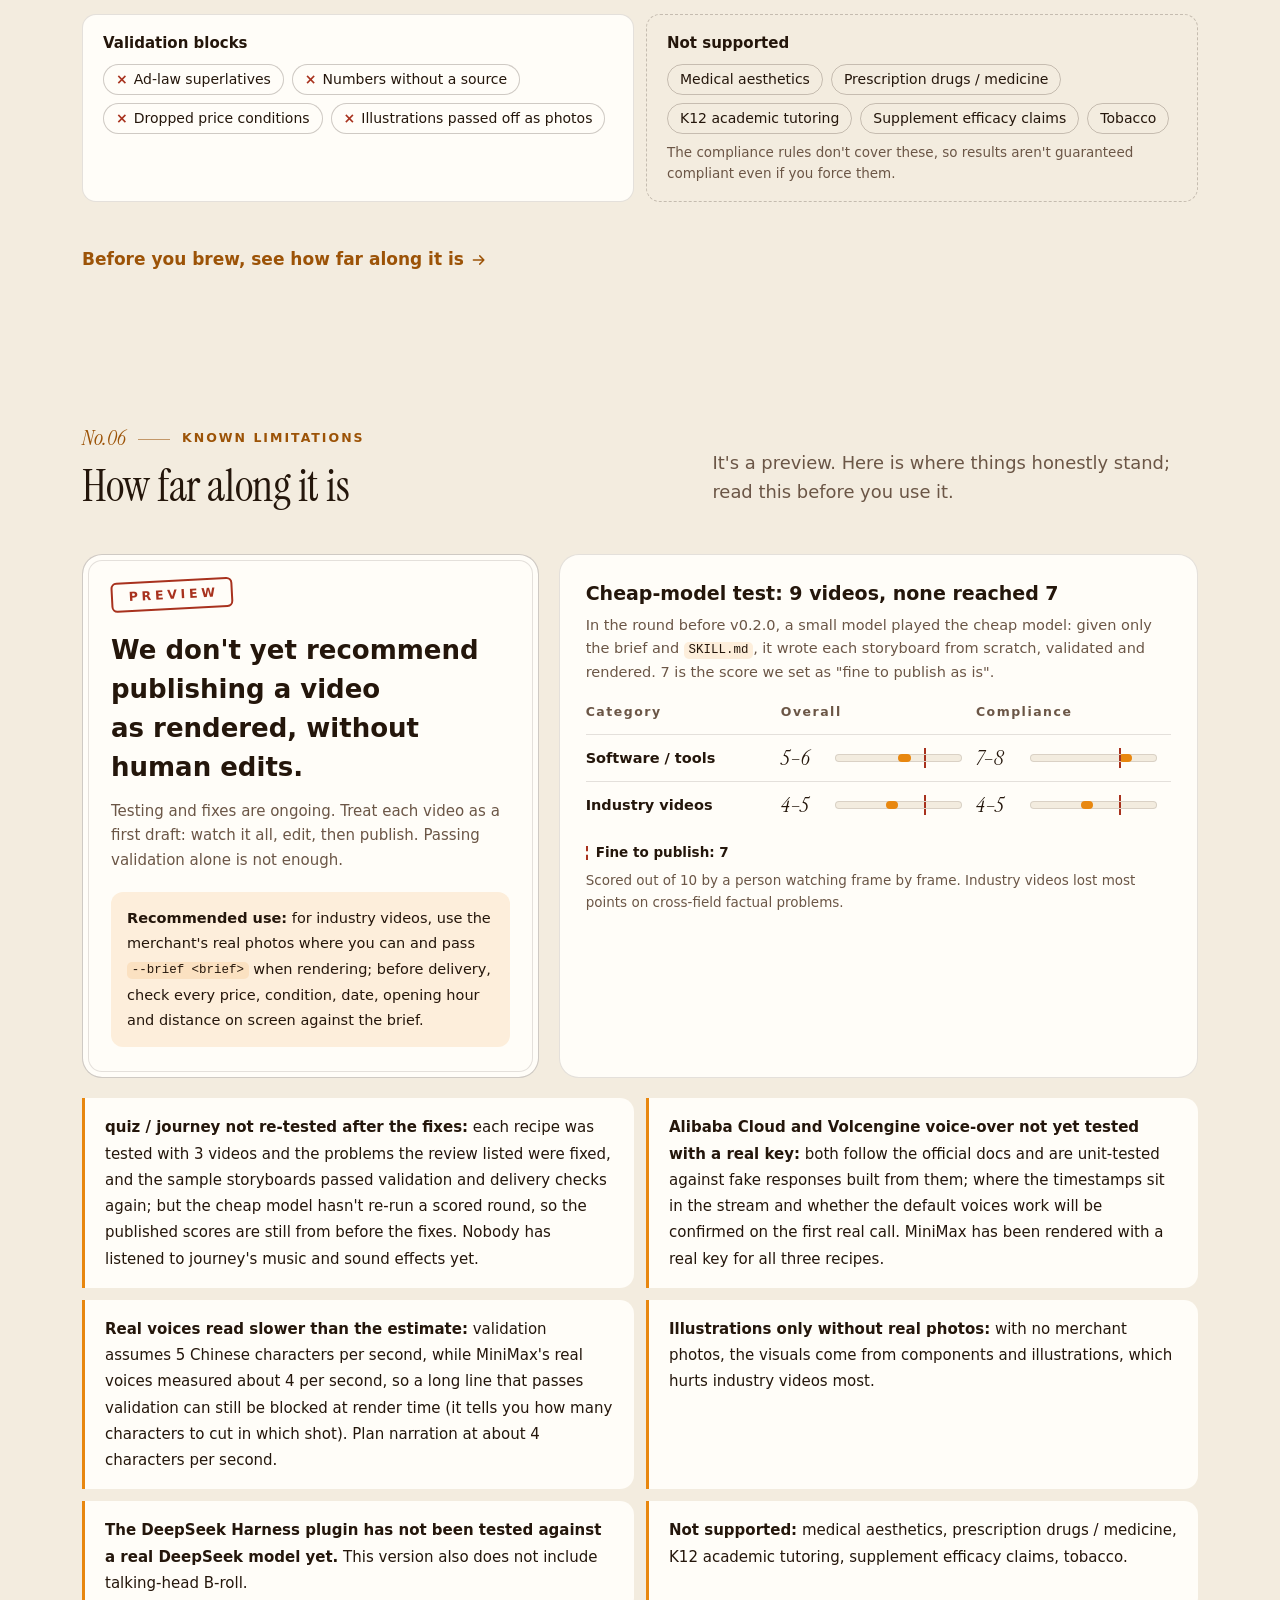
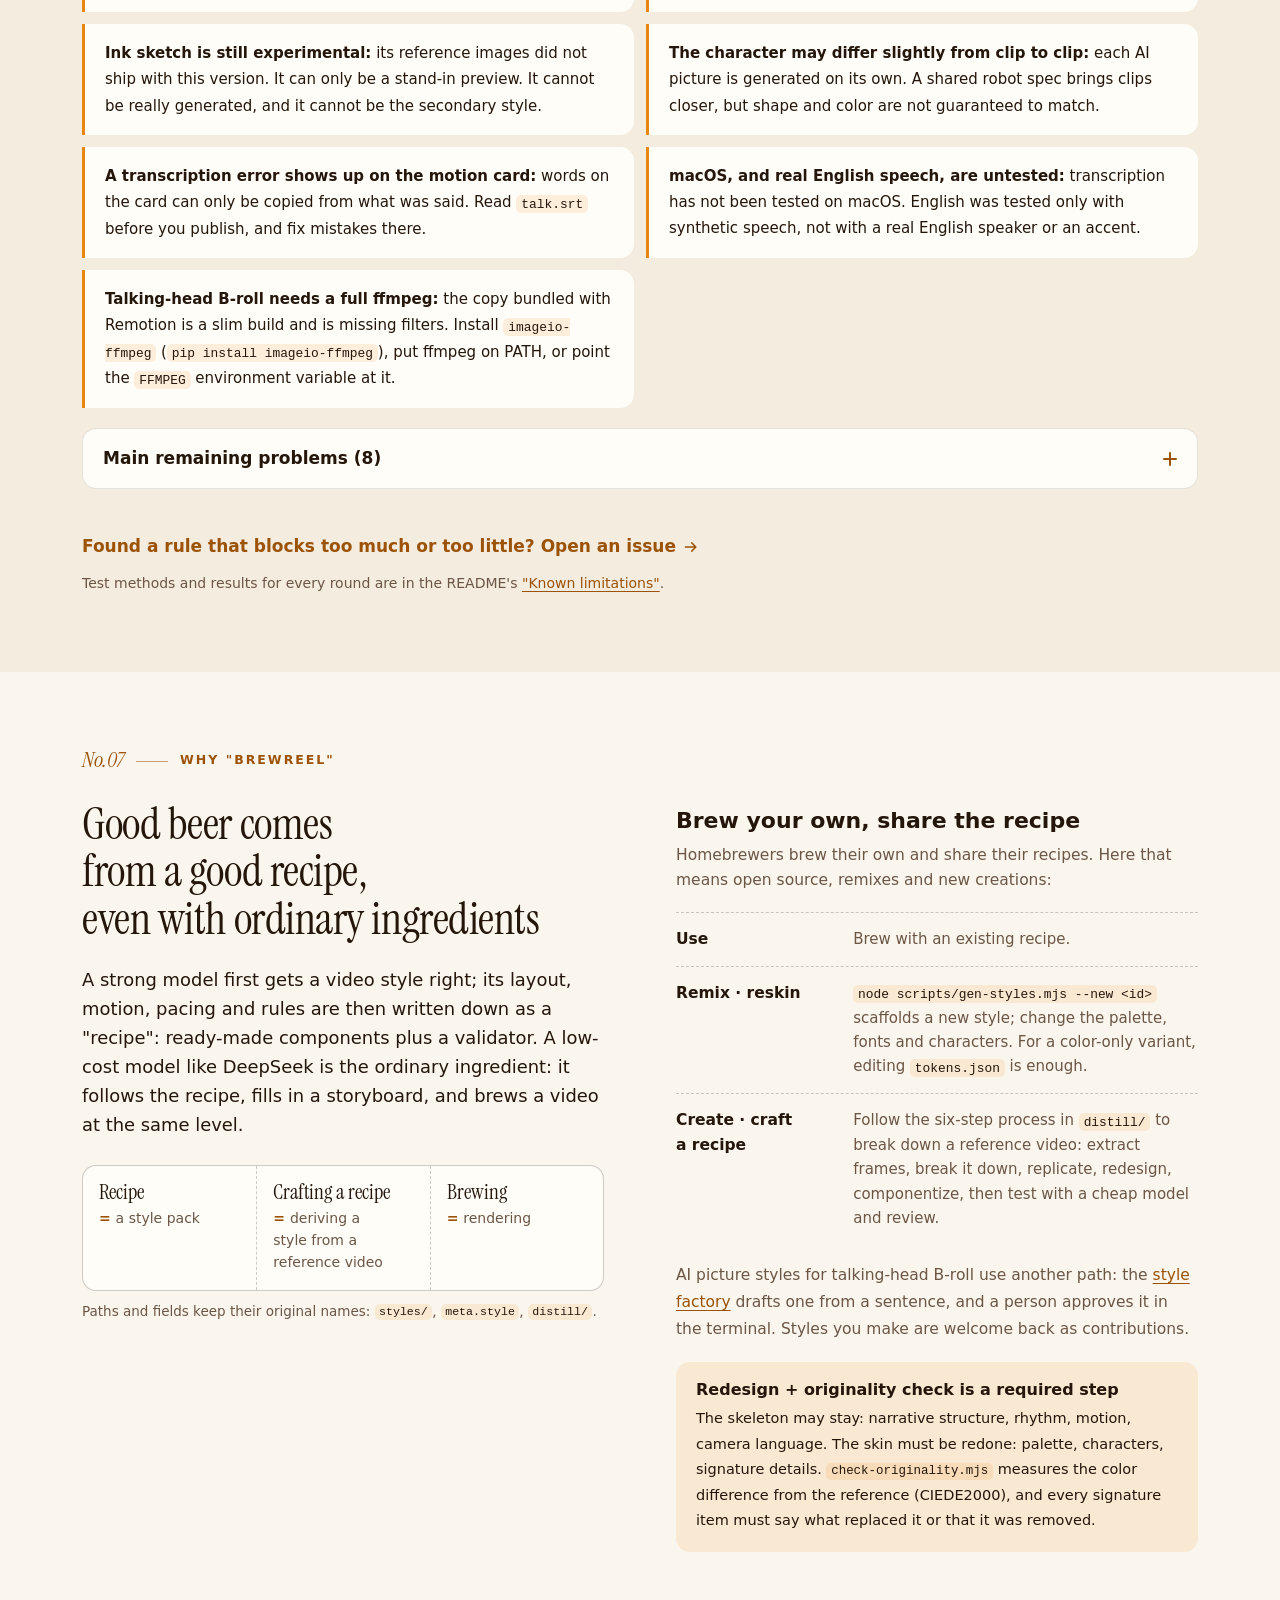
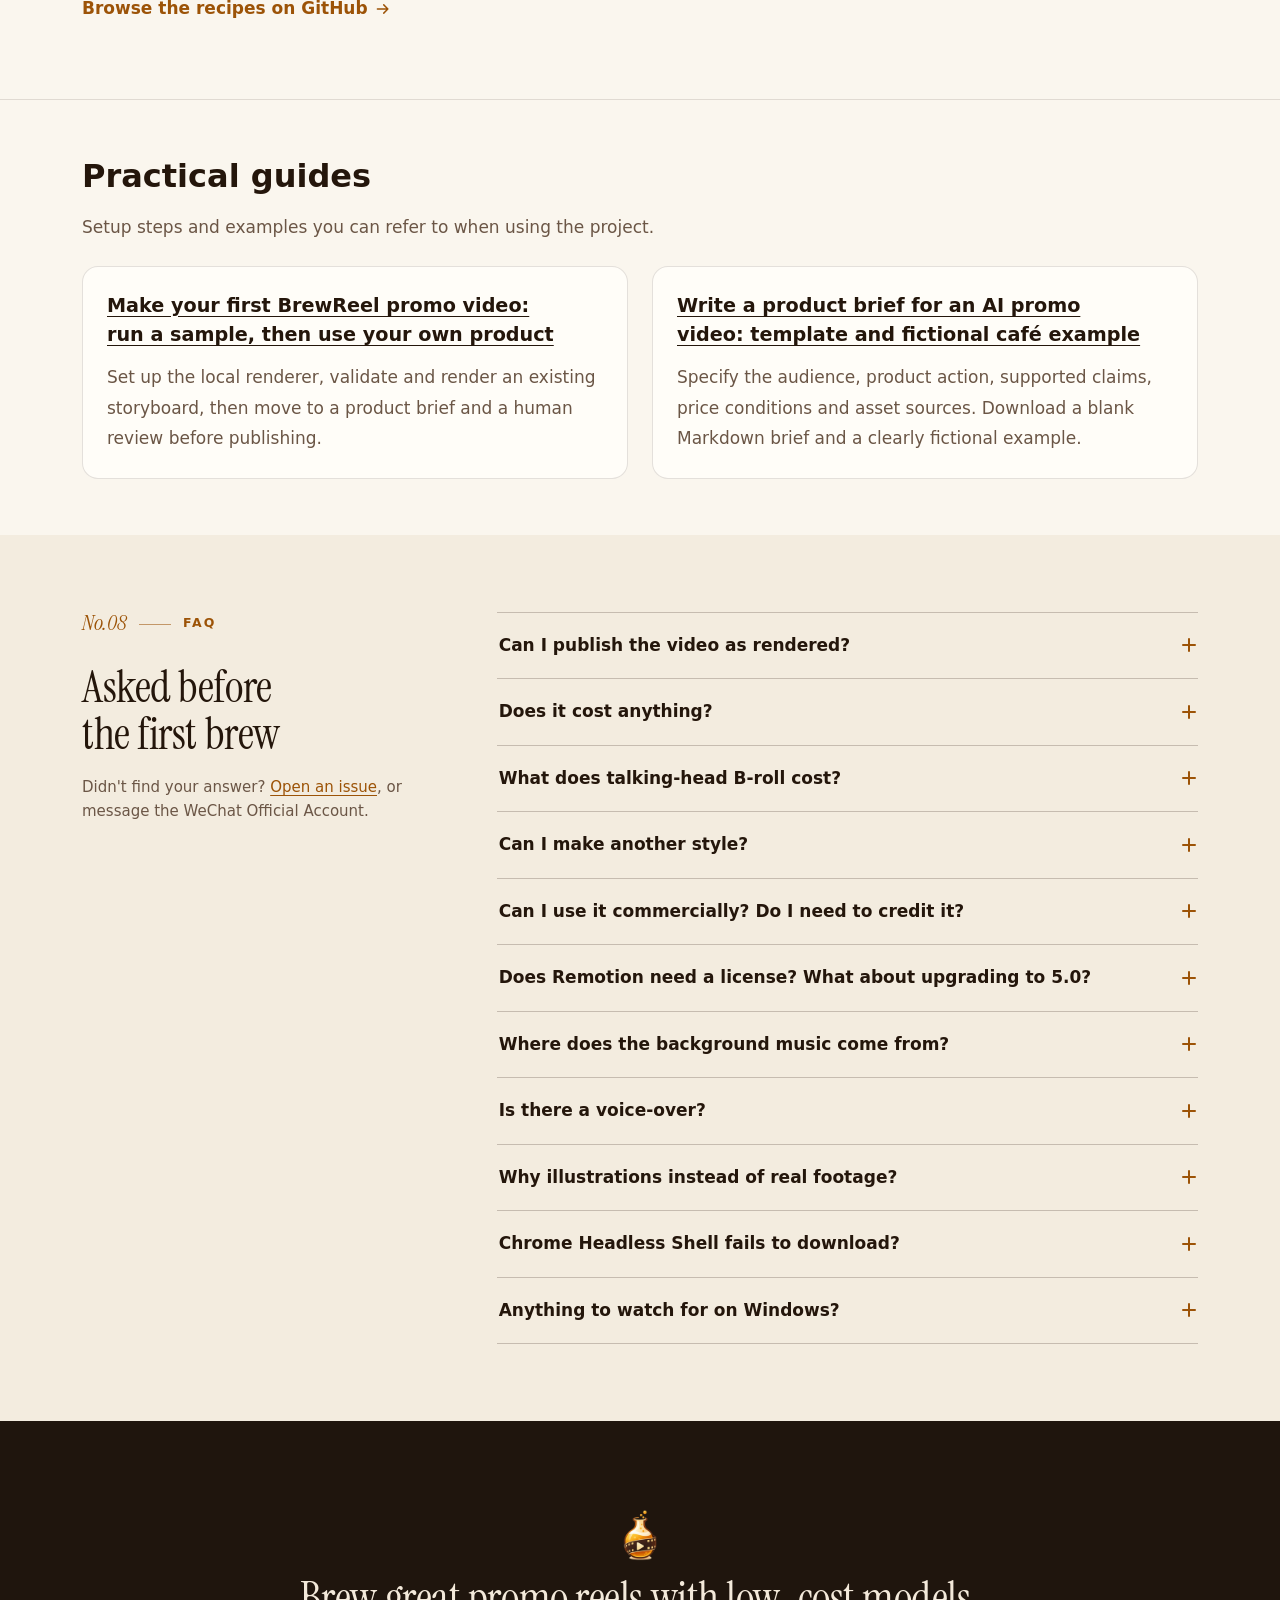
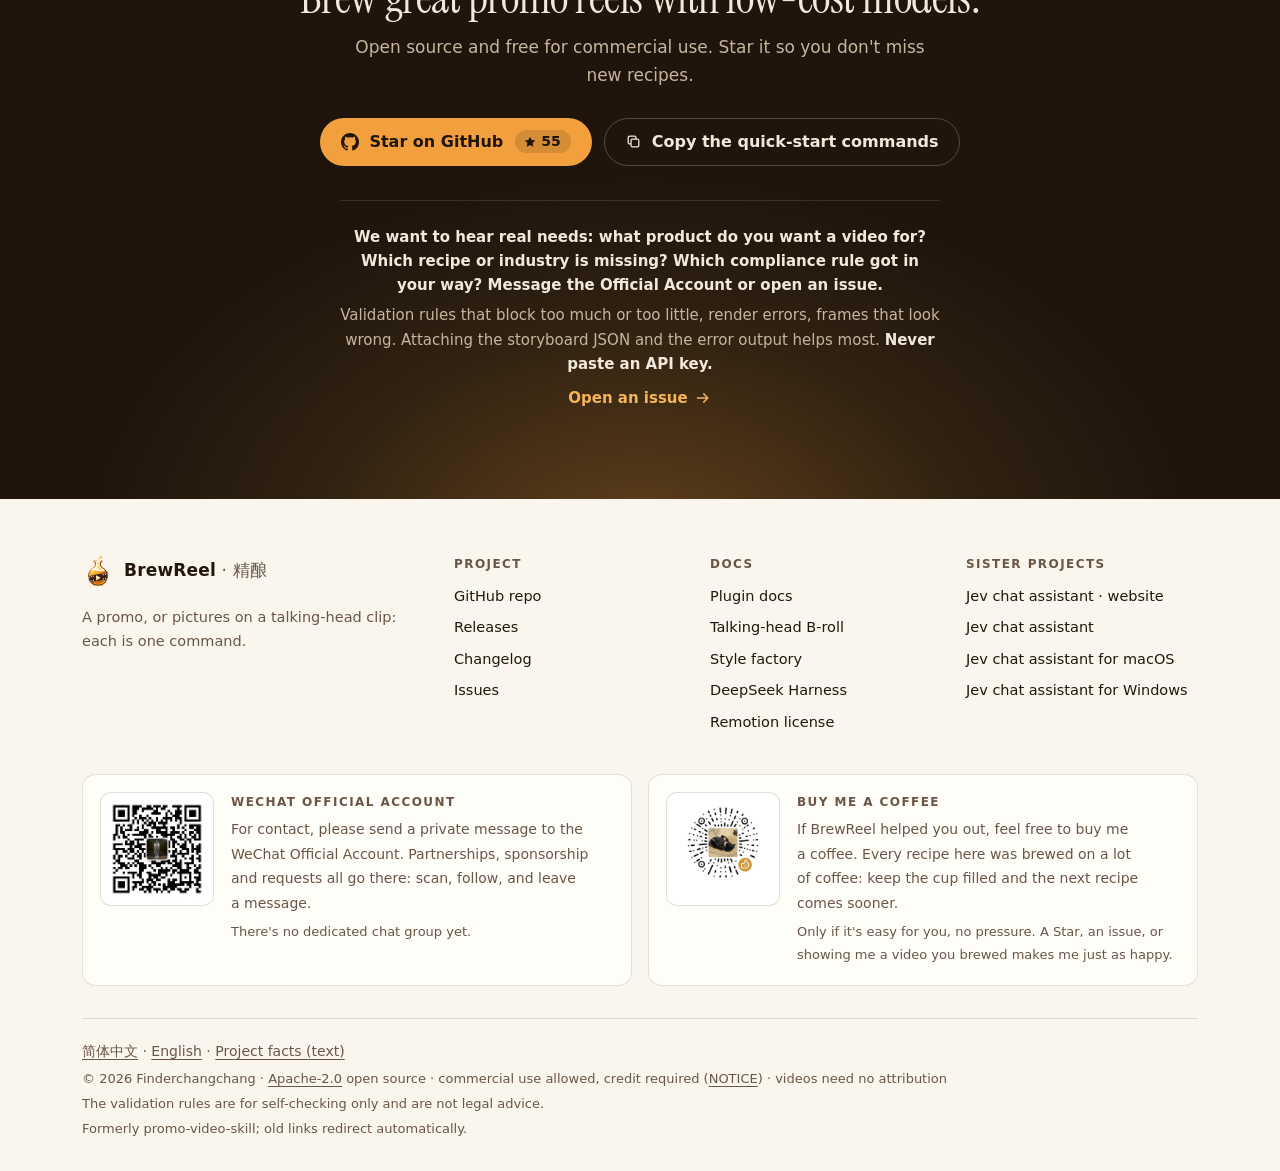
==== commit 9666c564: "docs: v0.12.1 version fallback Co-Authored-By: Claude Opus 5.5 <noreply@anthropic.com>" ====
--- a/en.html
+++ b/en.html
@@ -120,9 +120,9 @@
 <link rel="preconnect" href="https://fonts.gstatic.com" crossorigin>
 <link rel="stylesheet" href="https://fonts.googleapis.com/css2?family=Instrument+Serif:ital@0;1&amp;display=swap" media="print" onload="this.media='all'">
 <noscript><link rel="stylesheet" href="https://fonts.googleapis.com/css2?family=Instrument+Serif:ital@0;1&amp;display=swap"></noscript>
-<link rel="stylesheet" href="style.css?v=20261007b">
-<script defer src="i18n.js?v=20261007b"></script>
-<script defer src="main.js?v=20261007b"></script>
+<link rel="stylesheet" href="style.css?v=20261007c">
+<script defer src="i18n.js?v=20261007c"></script>
+<script defer src="main.js?v=20261007c"></script>
 <script defer src="https://umami.jisikeji.cn/script.js" data-website-id="c80c17ab-9413-4d0b-a359-171bc2a23bc9"></script>
 </head>
 <body>
@@ -184,7 +184,7 @@
 <section class="hero" id="top">
   <div class="wrap hero-grid">
     <div class="hero-copy">
-      <p class="eyebrow"><span data-i18n="hero.eyebrow">Apache-2.0 · Commercial use OK · Preview</span><span class="eyebrow-ver" data-brew-version>v0.12.0</span></p>
+      <p class="eyebrow"><span data-i18n="hero.eyebrow">Apache-2.0 · Commercial use OK · Preview</span><span class="eyebrow-ver" data-brew-version>v0.12.1</span></p>
       <h1 class="hero-title" data-i18n="hero.title">Brew great promo reels<br><span class='hl'>with low-cost models</span></h1>
       <p class="hero-sub" data-i18n="hero.sub">Two paths, each one command: write a product brief and render a vertical promo, or drop in one talking-head clip and get pictures that explain it.</p>
 
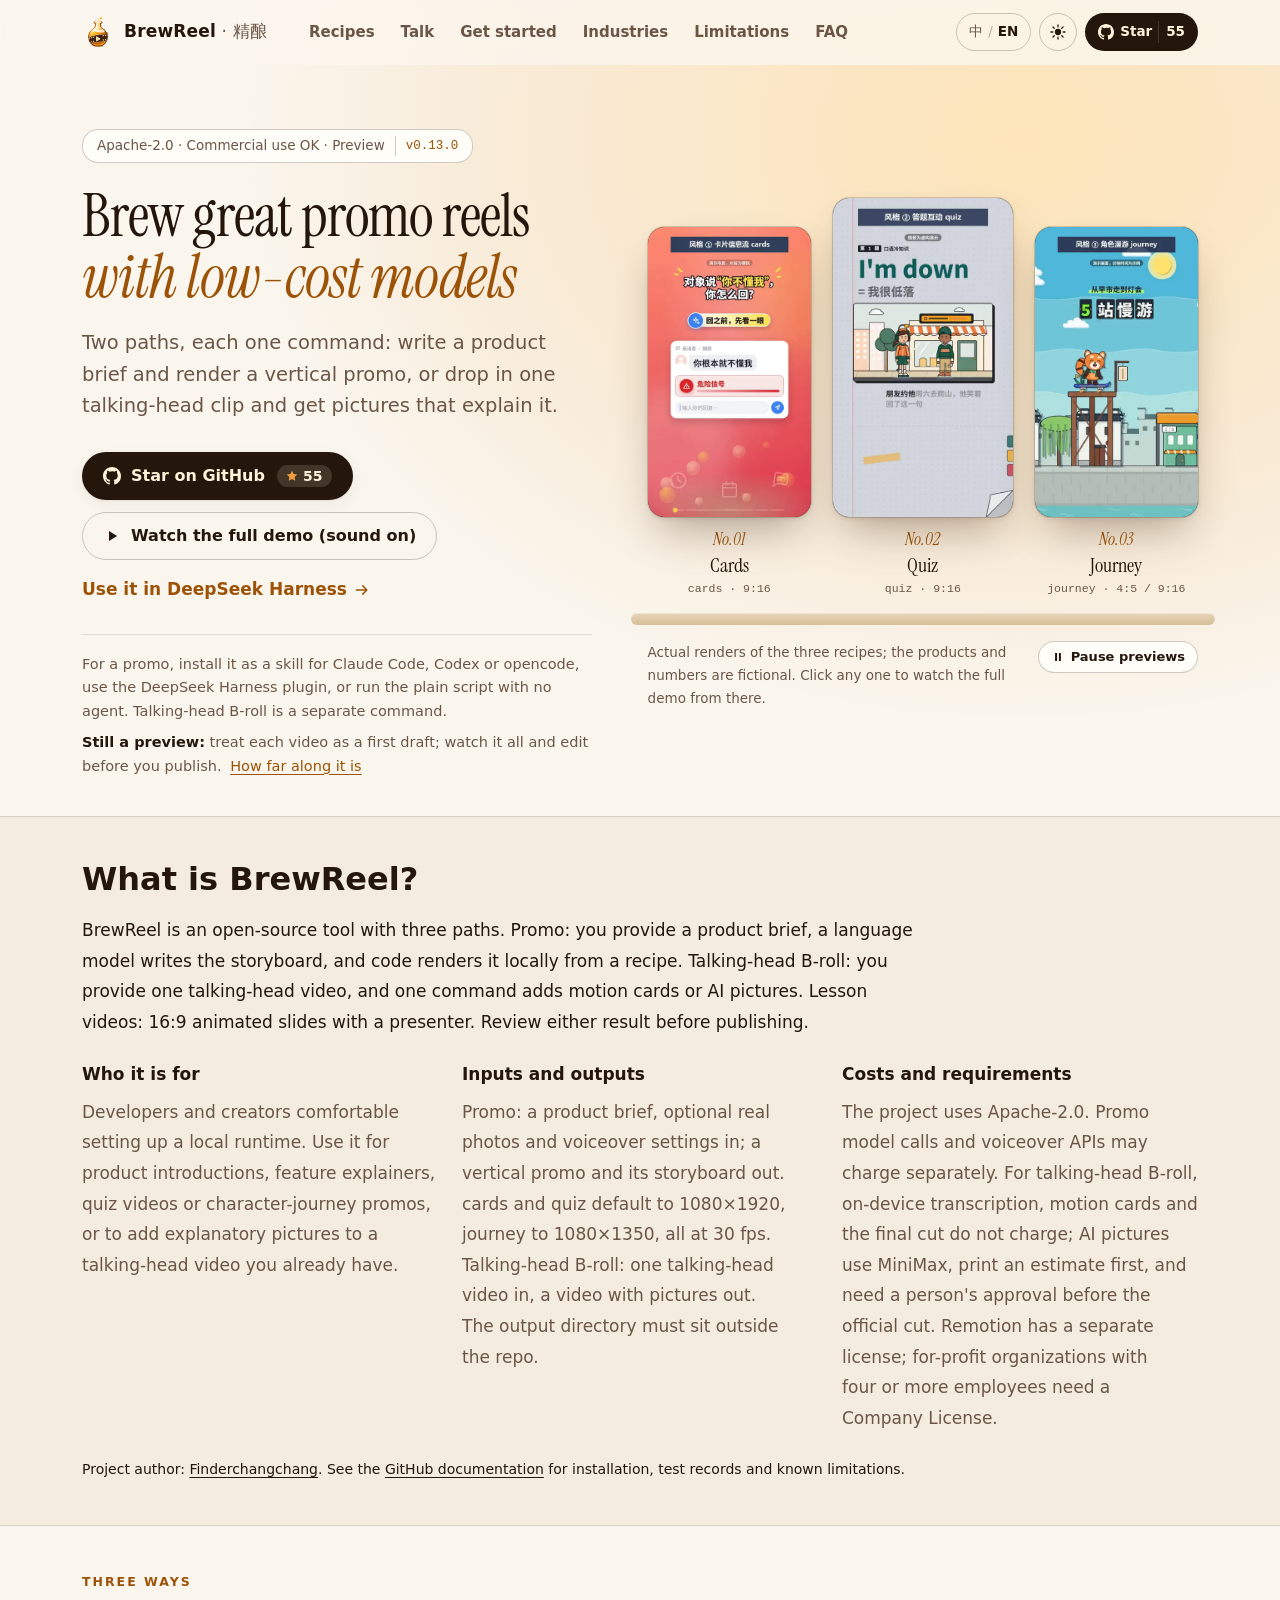
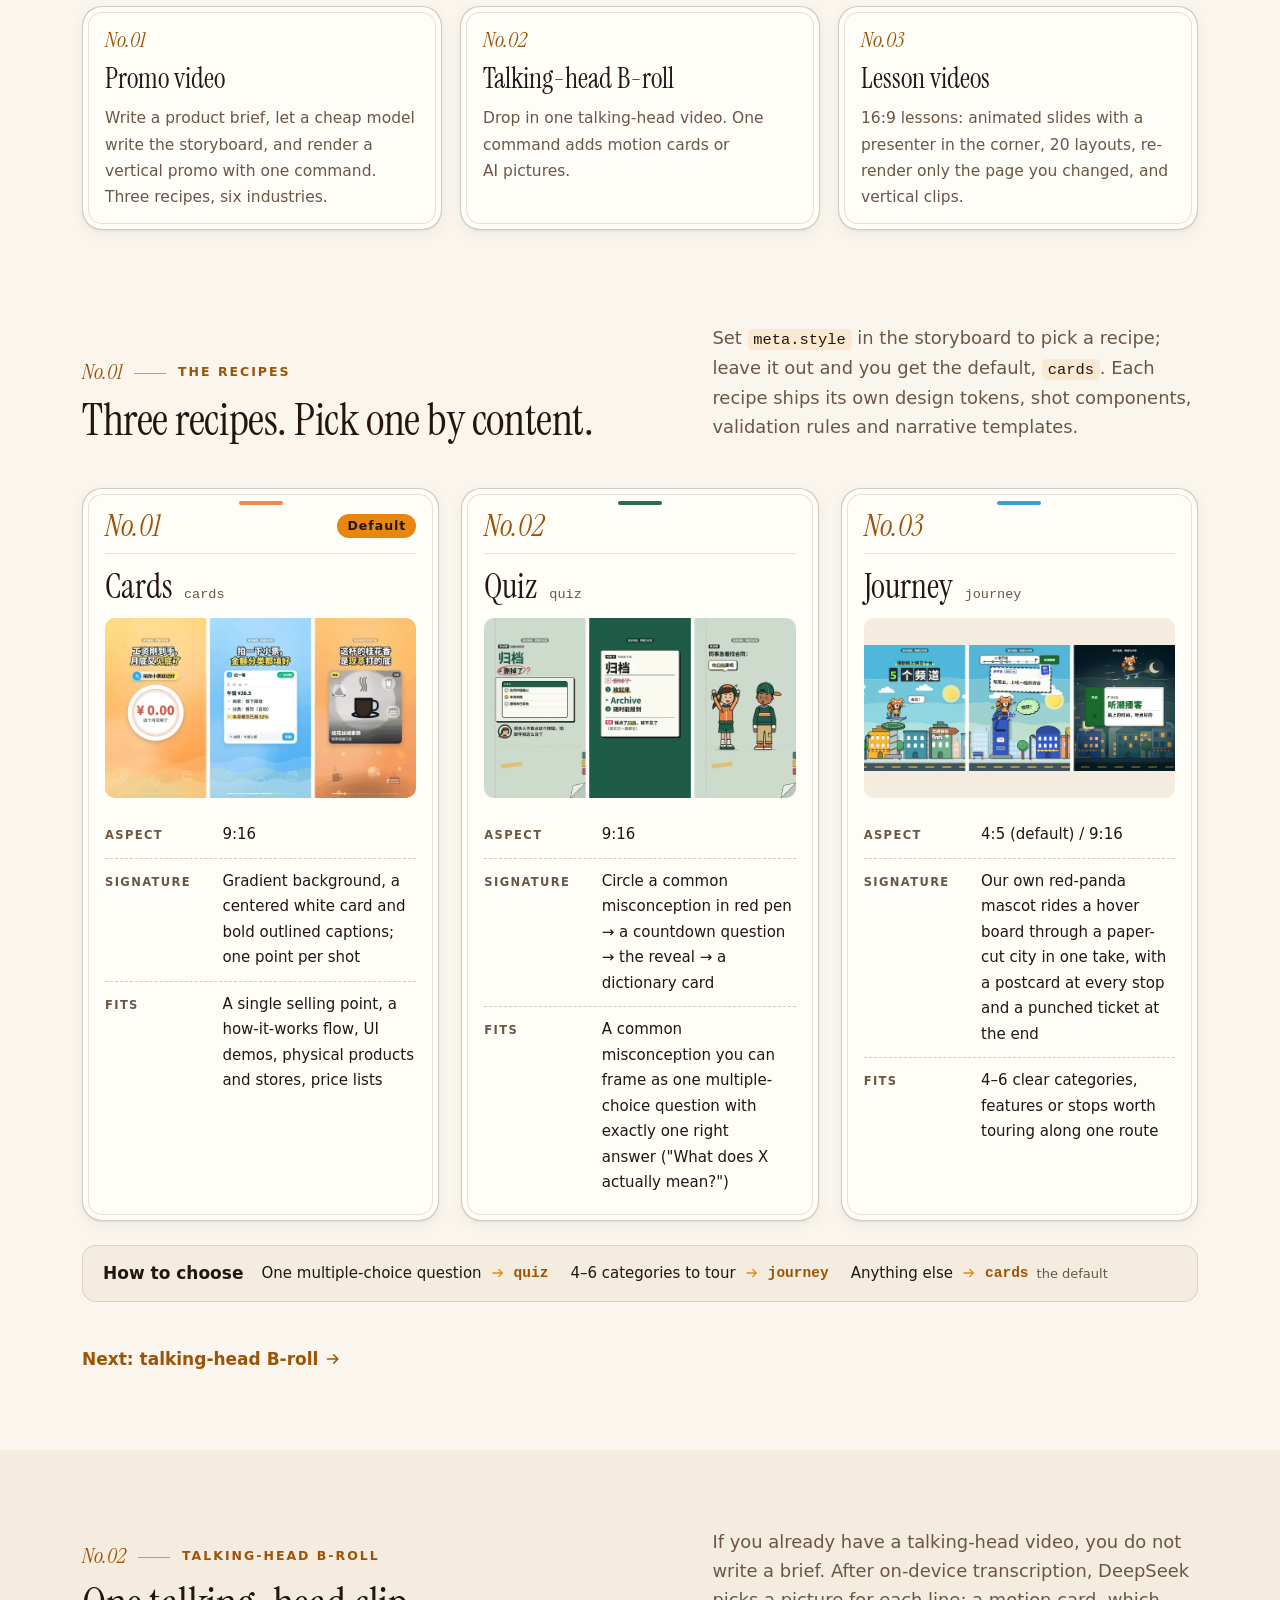
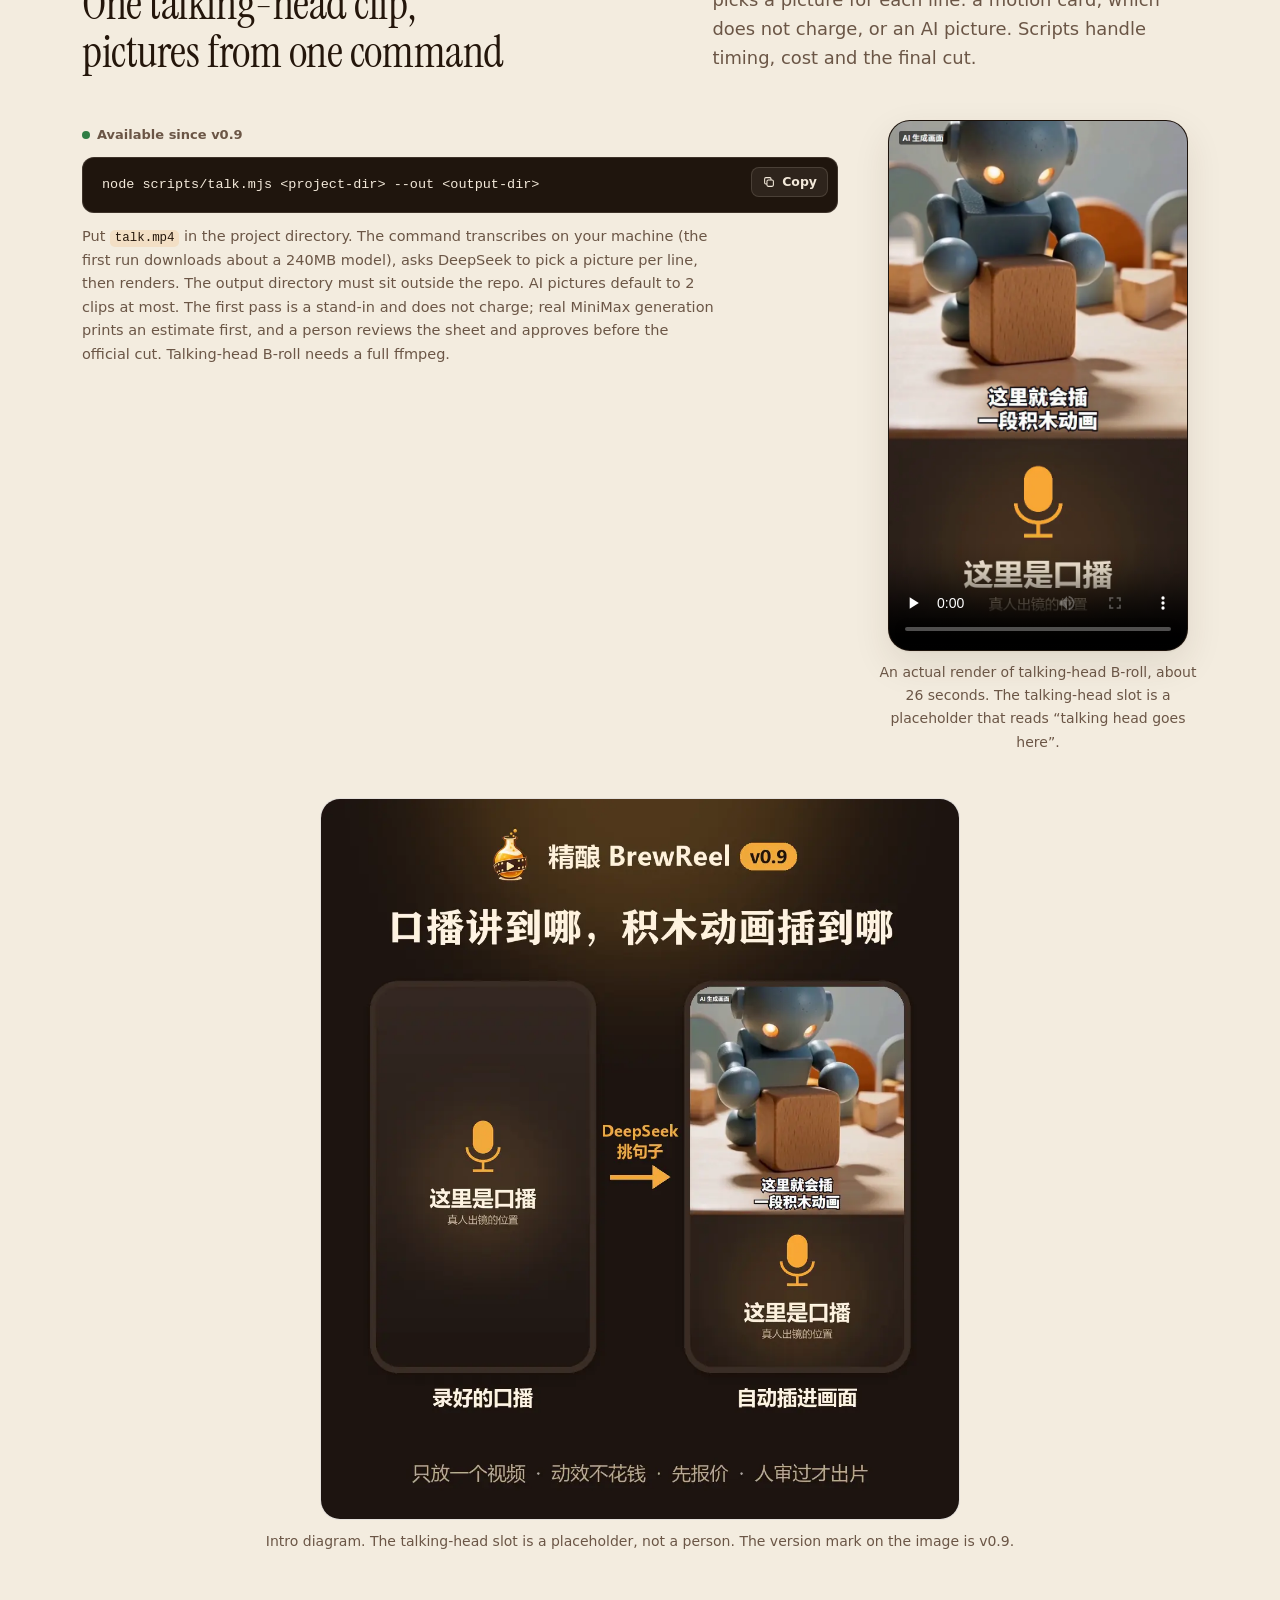
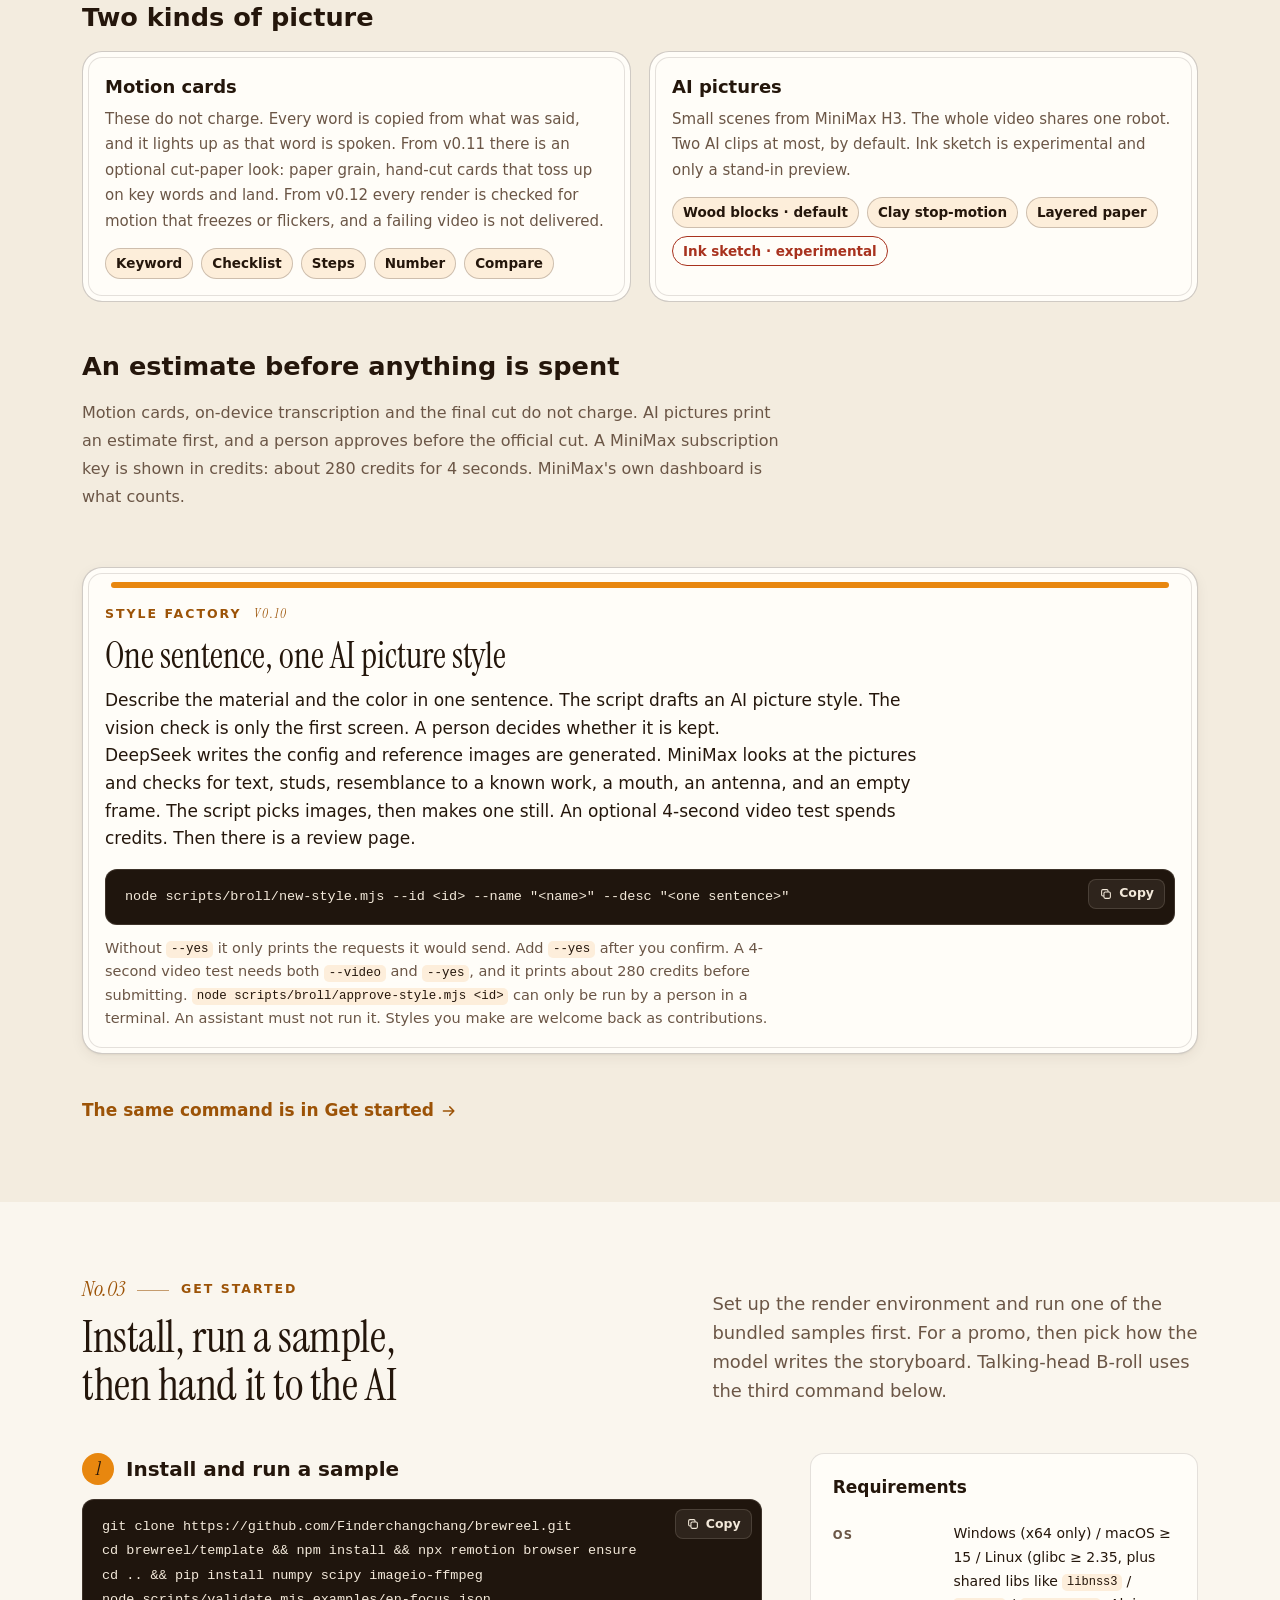
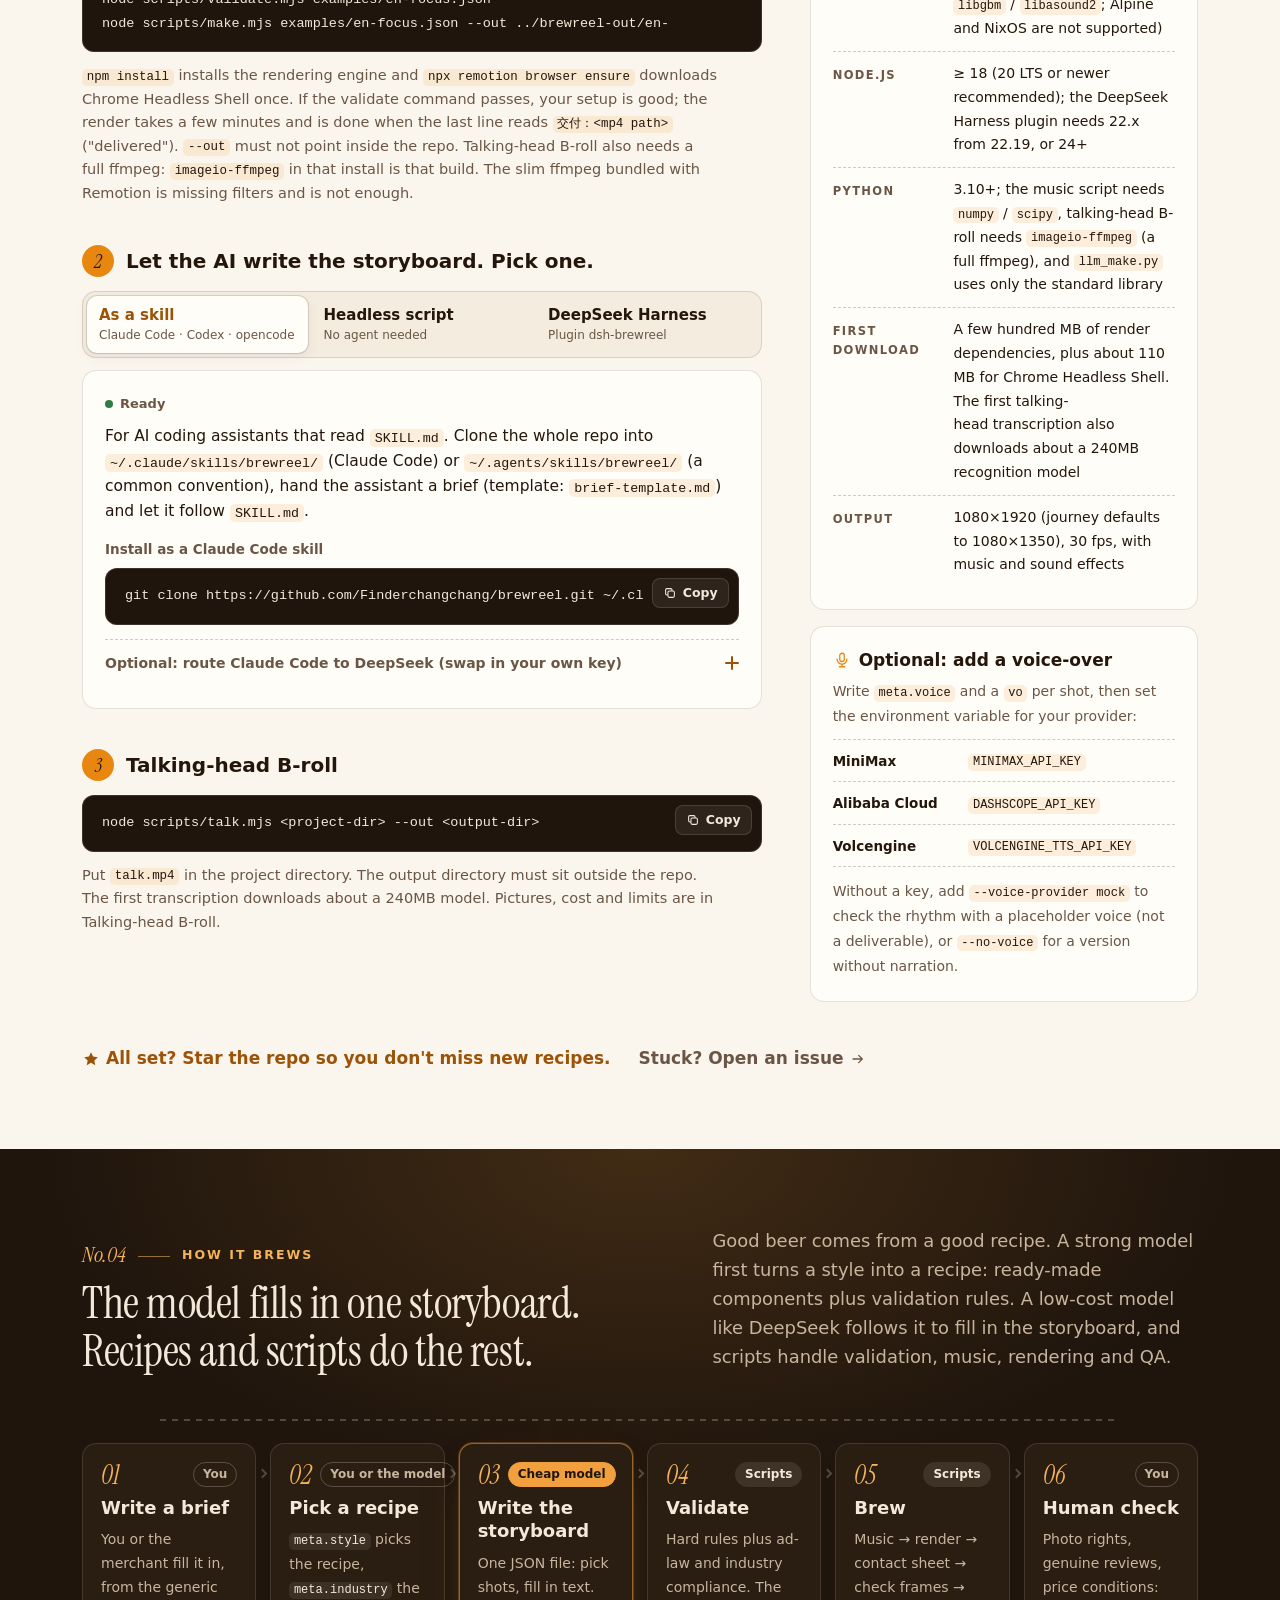
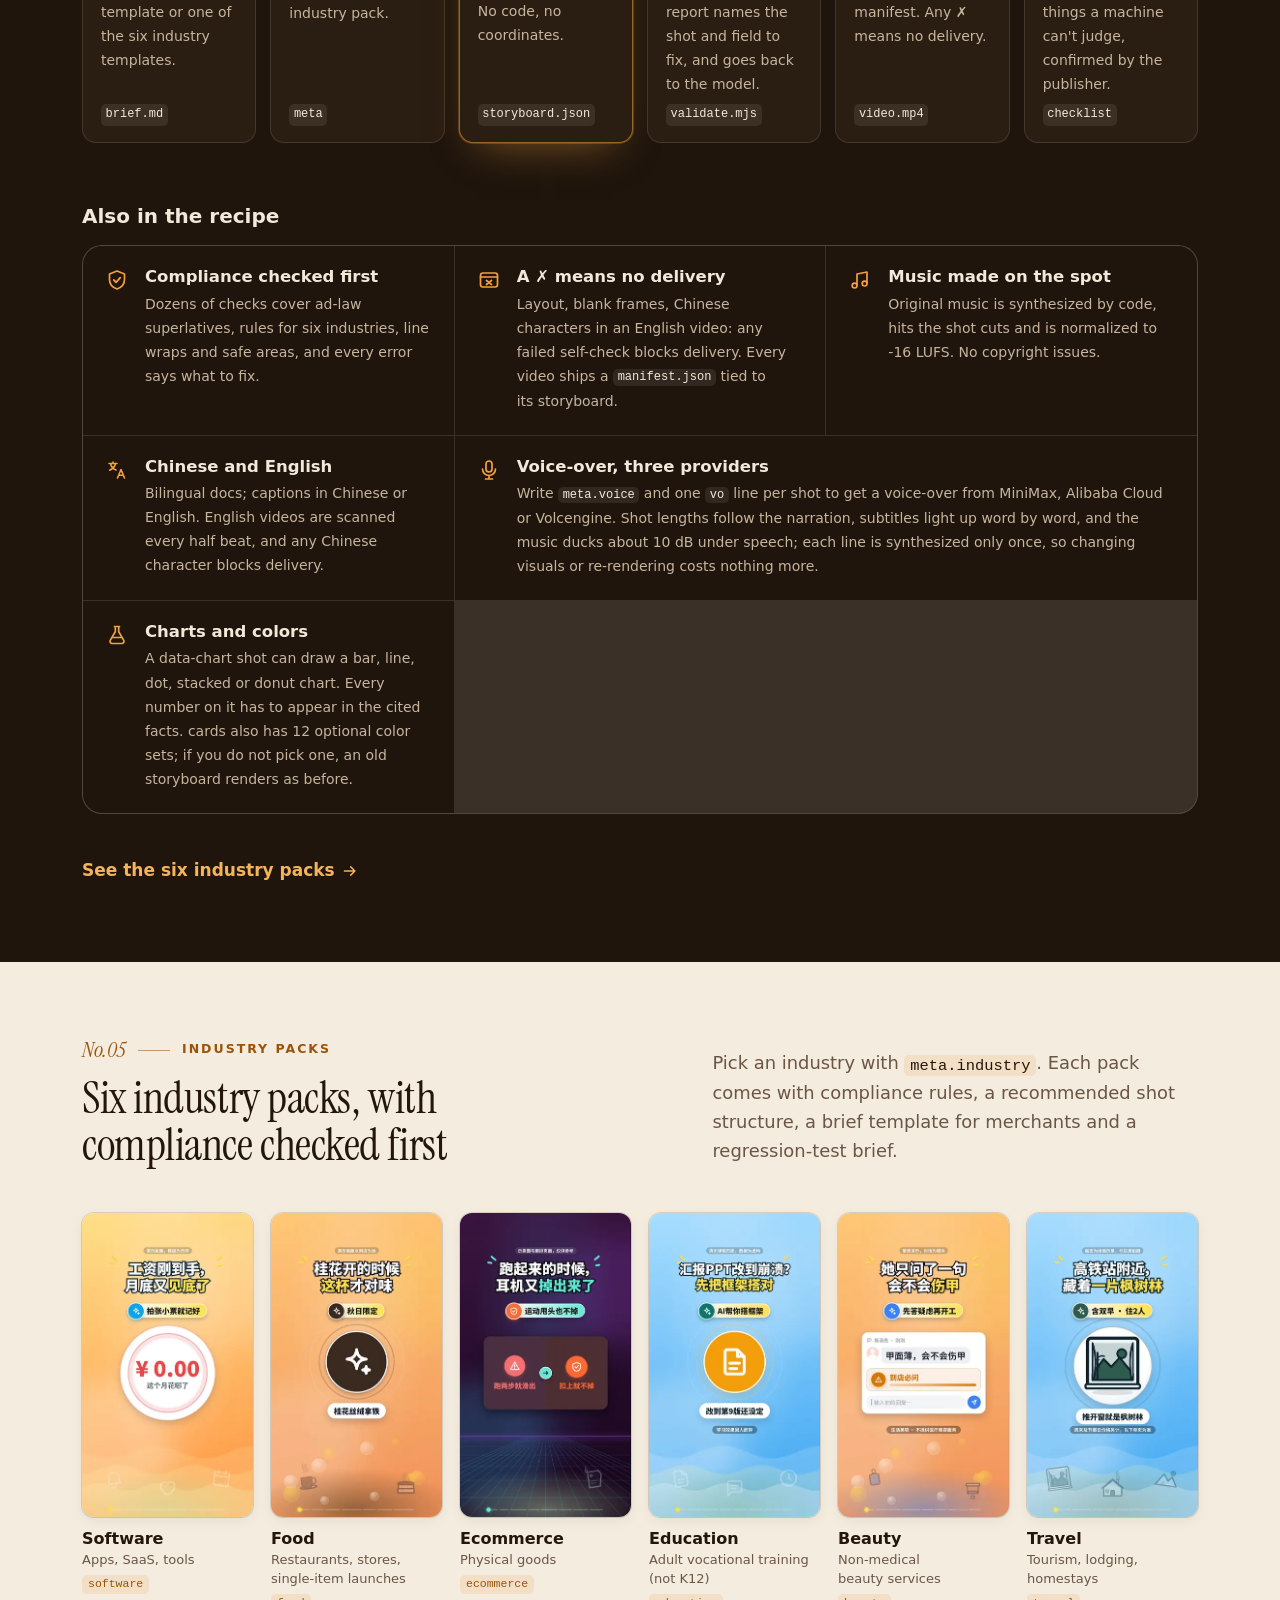
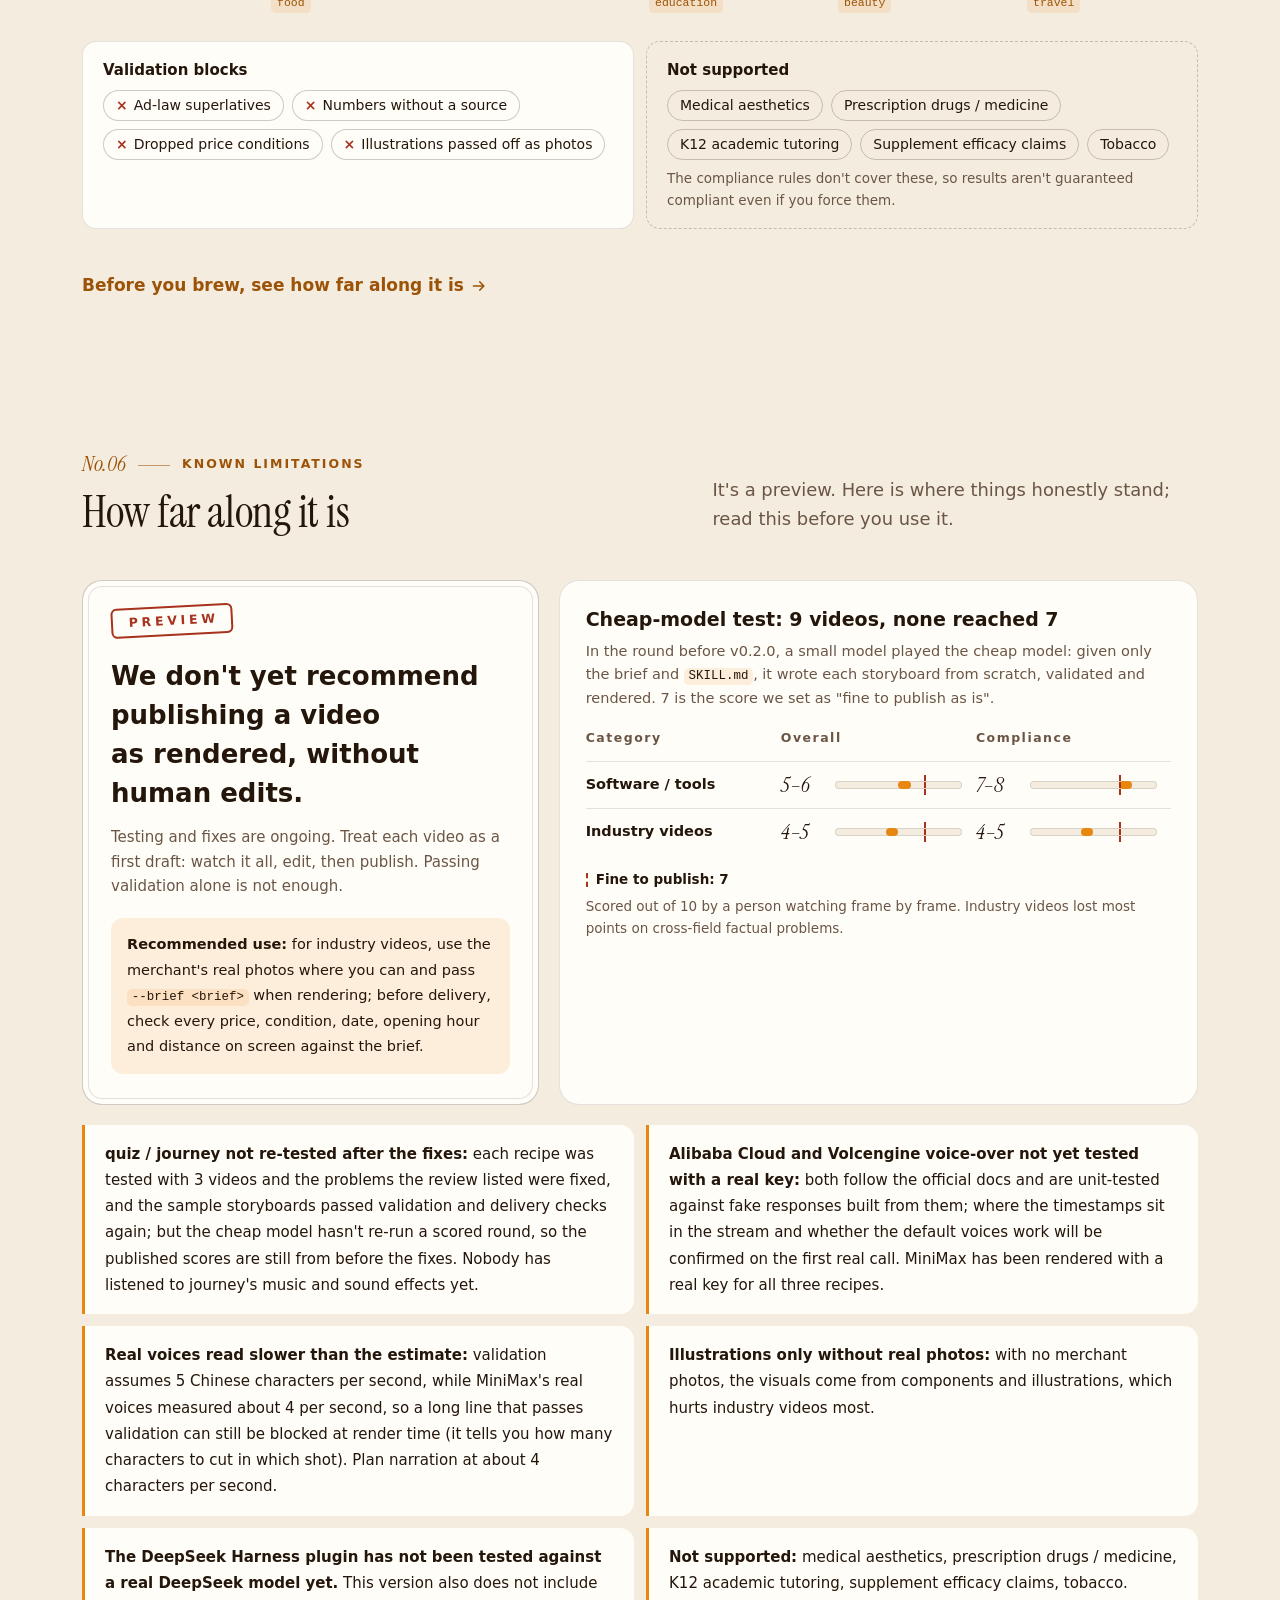
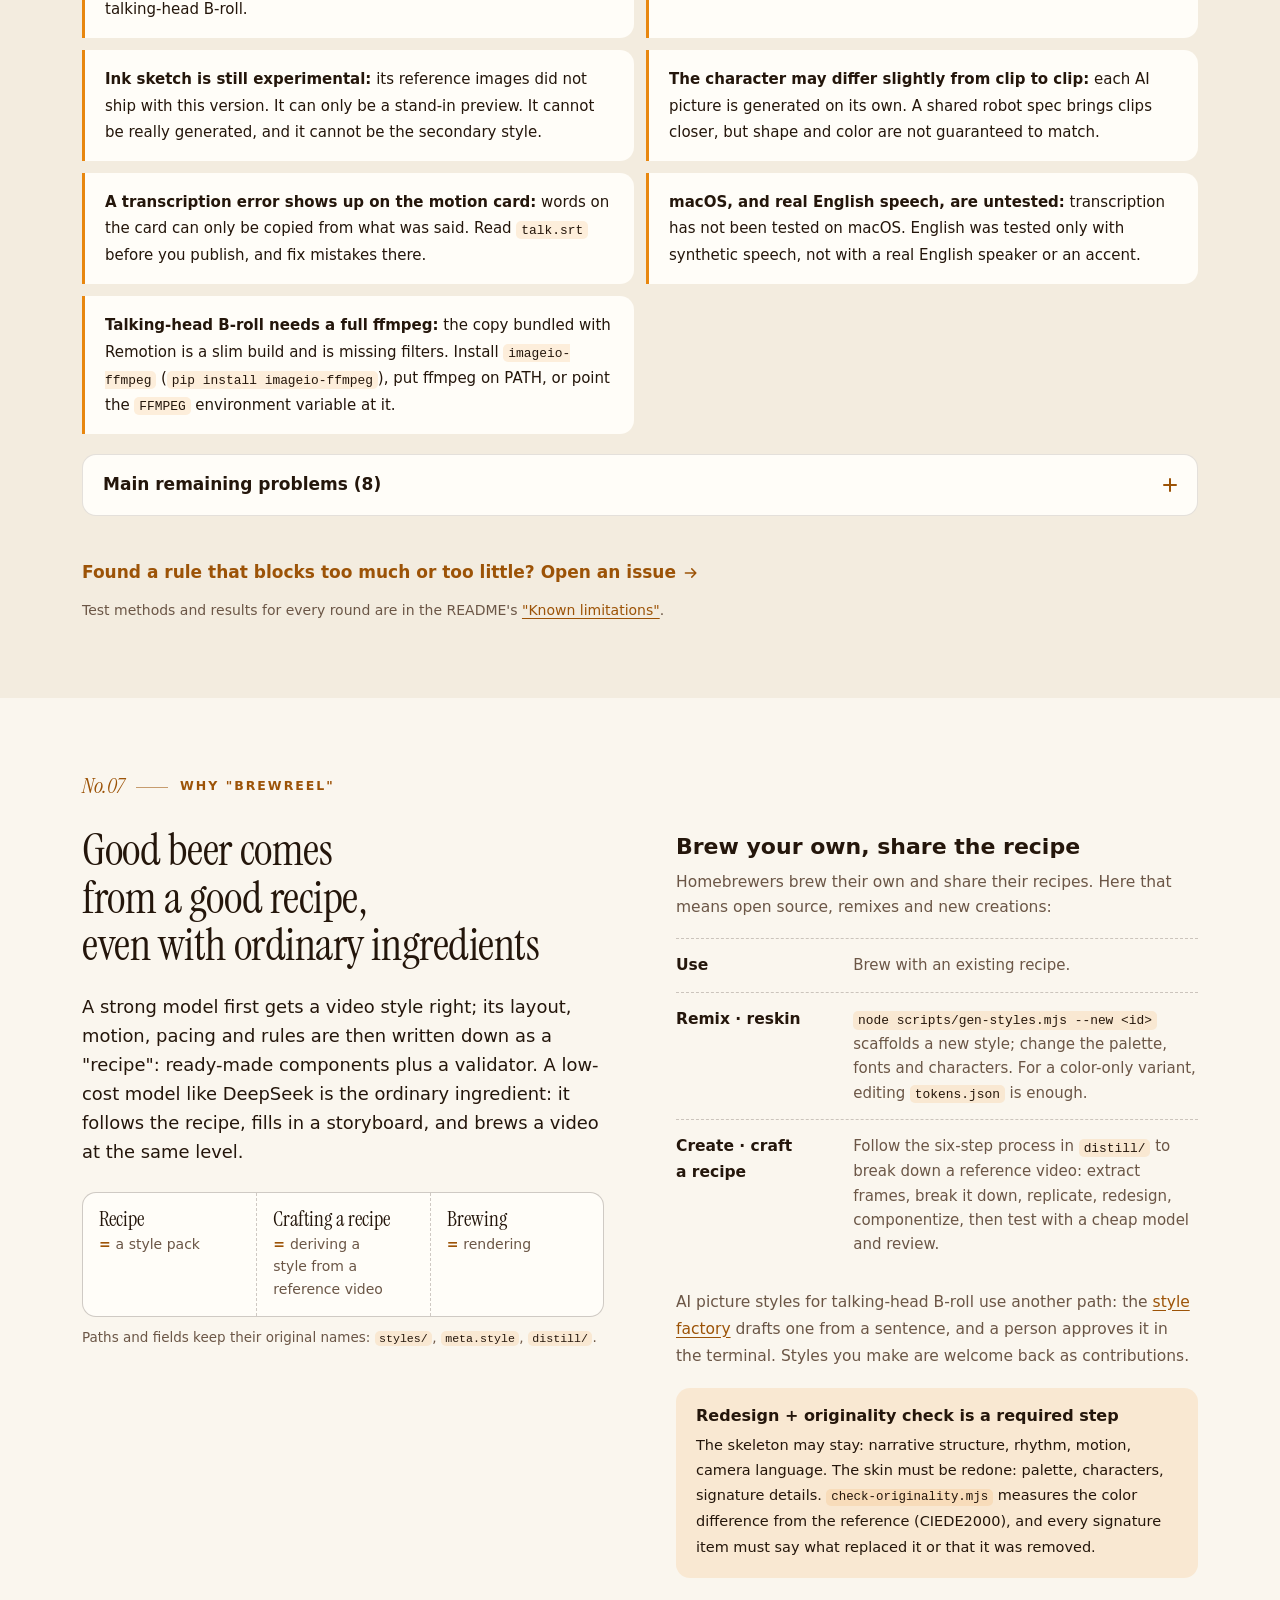
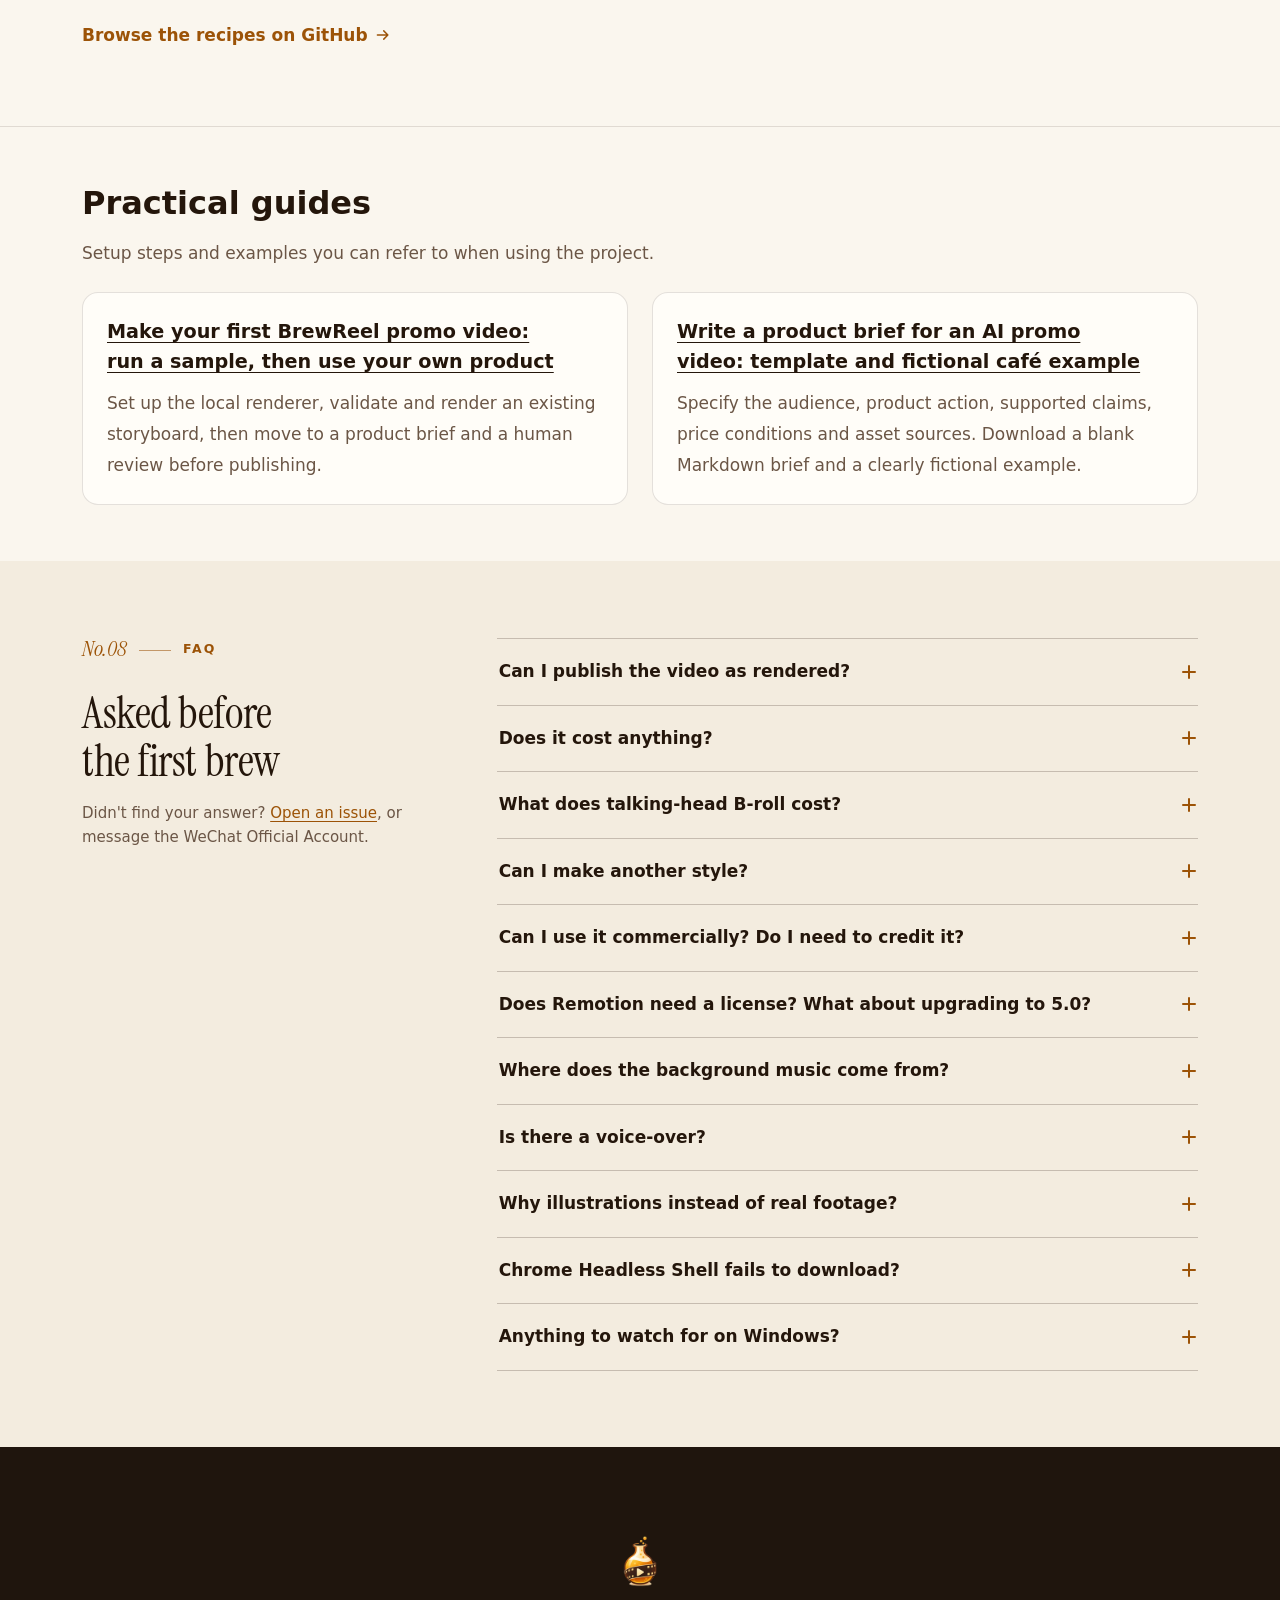
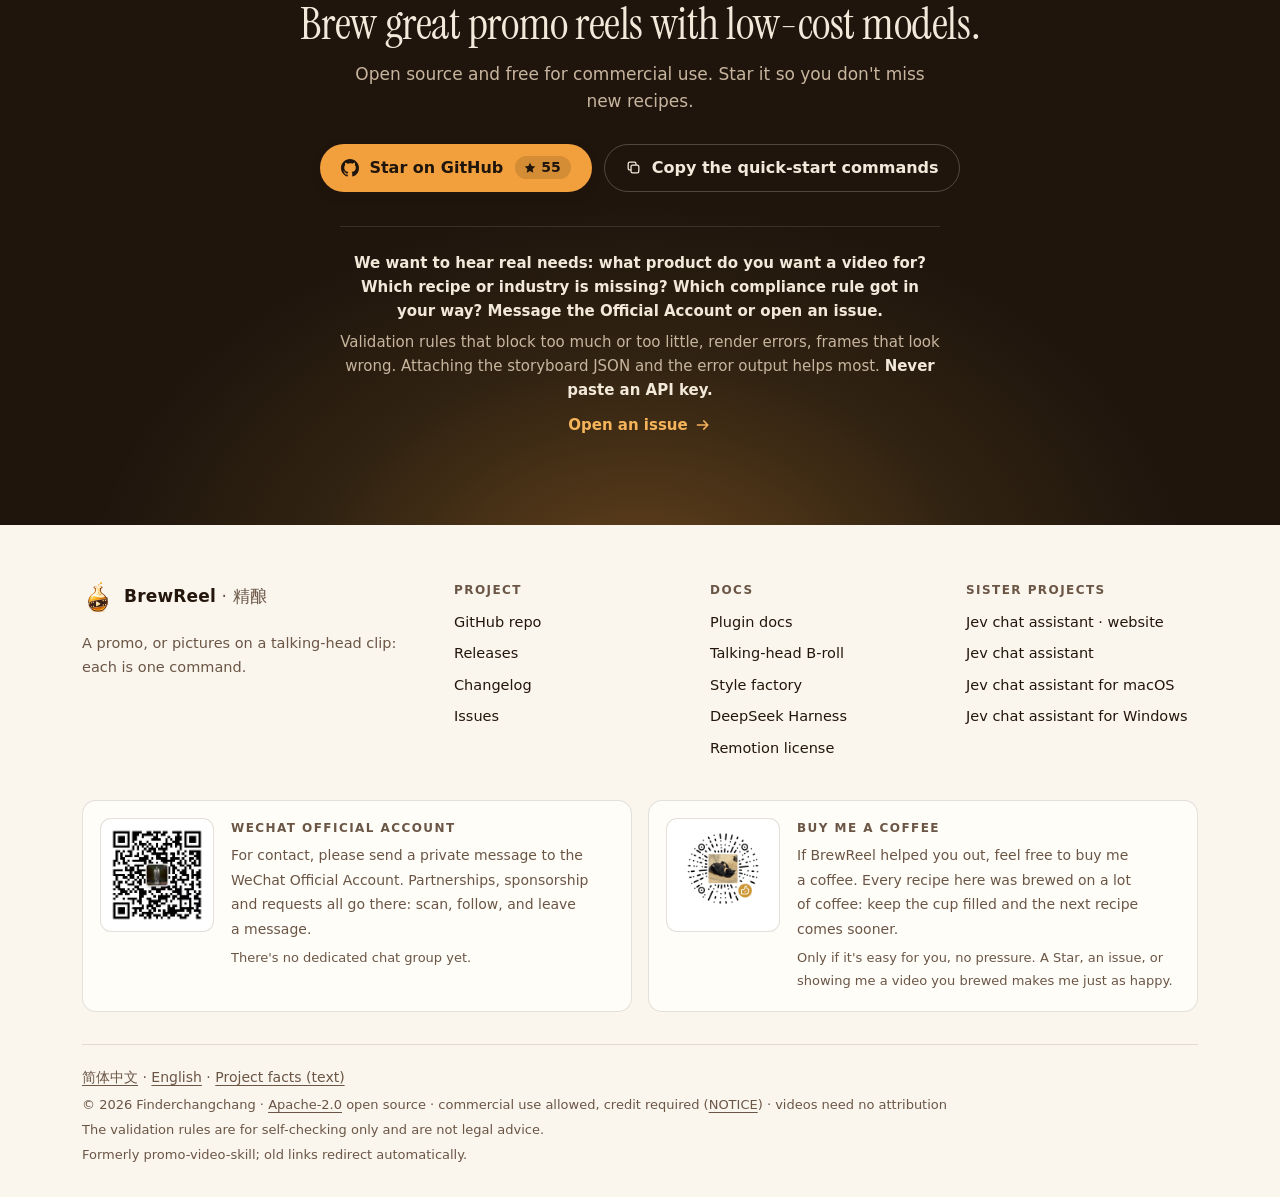
==== commit 3f3b79fd: "feat: v0.13.0, lesson videos as the third mode Co-Authored-By: Claude Opus 5.5 <noreply@anthropic.co" ====
--- a/en.html
+++ b/en.html
@@ -4,7 +4,7 @@
 <meta charset="utf-8">
 <meta name="viewport" content="width=device-width, initial-scale=1, viewport-fit=cover">
 <title data-i18n="meta.title">BrewReel — Open-source promos and talking-head B-roll</title>
-<meta name="description" content="BrewReel: write a product brief and render a vertical promo with one command, or drop in a talking-head clip and add pictures with one command. Three recipes, six industry packs, optional voice-over, plus a style factory for talking-head pictures. Apache-2.0." data-i18n-attr="content:meta.desc">
+<meta name="description" content="BrewReel: write a product brief and render a vertical promo with one command, or drop in a talking-head clip and add pictures with one command, or make 16:9 lesson videos. Three recipes, six industry packs, optional voice-over, plus a style factory for talking-head pictures. Apache-2.0." data-i18n-attr="content:meta.desc">
 <meta name="robots" content="index, follow, max-image-preview:large">
 <link rel="canonical" href="https://brewreel.com/en.html">
 <link rel="alternate" hreflang="zh-CN" href="https://brewreel.com/">
@@ -62,7 +62,7 @@
         "精酿"
       ],
       "url": "https://brewreel.com/",
-      "description": "BrewReel is an open-source tool with two paths. Promo: you provide a product brief, a language model writes the storyboard, and code renders it locally from a recipe. Talking-head B-roll: you provide one talking-head video, and one command adds motion cards or AI pictures. Review either result before publishing.",
+      "description": "BrewReel is an open-source tool with three paths. Promo: you provide a product brief, a language model writes the storyboard, and code renders it locally from a recipe. Talking-head B-roll: you provide one talking-head video, and one command adds motion cards or AI pictures. Lesson videos: 16:9 animated slides with a presenter. Review either result before publishing.",
       "sameAs": [
         "https://github.com/Finderchangchang/brewreel"
       ],
@@ -82,7 +82,7 @@
       "@id": "https://brewreel.com/en.html#webpage",
       "url": "https://brewreel.com/en.html",
       "name": "BrewReel — Open-source promos and talking-head B-roll",
-      "description": "BrewReel: write a product brief and render a vertical promo with one command, or drop in a talking-head clip and add pictures with one command. Three recipes, six industry packs, optional voice-over, plus a style factory for talking-head pictures. Apache-2.0.",
+      "description": "BrewReel: write a product brief and render a vertical promo with one command, or drop in a talking-head clip and add pictures with one command, or make 16:9 lesson videos. Three recipes, six industry packs, optional voice-over, plus a style factory for talking-head pictures. Apache-2.0.",
       "inLanguage": "en",
       "isPartOf": {
         "@id": "https://brewreel.com/#website"
@@ -120,9 +120,9 @@
 <link rel="preconnect" href="https://fonts.gstatic.com" crossorigin>
 <link rel="stylesheet" href="https://fonts.googleapis.com/css2?family=Instrument+Serif:ital@0;1&amp;display=swap" media="print" onload="this.media='all'">
 <noscript><link rel="stylesheet" href="https://fonts.googleapis.com/css2?family=Instrument+Serif:ital@0;1&amp;display=swap"></noscript>
-<link rel="stylesheet" href="style.css?v=20261007c">
-<script defer src="i18n.js?v=20261007c"></script>
-<script defer src="main.js?v=20261007c"></script>
+<link rel="stylesheet" href="style.css?v=20261010a">
+<script defer src="i18n.js?v=20261010a"></script>
+<script defer src="main.js?v=20261010a"></script>
 <script defer src="https://umami.jisikeji.cn/script.js" data-website-id="c80c17ab-9413-4d0b-a359-171bc2a23bc9"></script>
 </head>
 <body>
@@ -184,7 +184,7 @@
 <section class="hero" id="top">
   <div class="wrap hero-grid">
     <div class="hero-copy">
-      <p class="eyebrow"><span data-i18n="hero.eyebrow">Apache-2.0 · Commercial use OK · Preview</span><span class="eyebrow-ver" data-brew-version>v0.12.1</span></p>
+      <p class="eyebrow"><span data-i18n="hero.eyebrow">Apache-2.0 · Commercial use OK · Preview</span><span class="eyebrow-ver" data-brew-version>v0.13.0</span></p>
       <h1 class="hero-title" data-i18n="hero.title">Brew great promo reels<br><span class='hl'>with low-cost models</span></h1>
       <p class="hero-sub" data-i18n="hero.sub">Two paths, each one command: write a product brief and render a vertical promo, or drop in one talking-head clip and get pictures that explain it.</p>
 
@@ -235,7 +235,7 @@
 <section class="product-facts" id="about" aria-labelledby="facts-title">
   <div class="wrap">
     <h2 id="facts-title" data-i18n="facts.title">What is BrewReel?</h2>
-    <p class="facts-intro" data-i18n="facts.desc">BrewReel is an open-source tool with two paths. Promo: you provide a product brief, a language model writes the storyboard, and code renders it locally from a recipe. Talking-head B-roll: you provide one talking-head video, and one command adds motion cards or AI pictures. Review either result before publishing.</p>
+    <p class="facts-intro" data-i18n="facts.desc">BrewReel is an open-source tool with three paths. Promo: you provide a product brief, a language model writes the storyboard, and code renders it locally from a recipe. Talking-head B-roll: you provide one talking-head video, and one command adds motion cards or AI pictures. Lesson videos: 16:9 animated slides with a presenter. Review either result before publishing.</p>
     <dl class="facts-grid">
       <div><dt data-i18n="facts.use.label">Who it is for</dt><dd data-i18n="facts.use">Developers and creators comfortable setting up a local runtime. Use it for product introductions, feature explainers, quiz videos or character-journey promos, or to add explanatory pictures to a talking-head video you already have.</dd></div>
       <div><dt data-i18n="facts.scope.label">Inputs and outputs</dt><dd data-i18n="facts.scope">Promo: a product brief, optional real photos and voiceover settings in; a vertical promo and its storyboard out. cards and quiz default to 1080×1920, journey to 1080×1350, all at 30 fps. Talking-head B-roll: one talking-head video in, a video with pictures out. The output directory must sit outside the repo.</dd></div>
@@ -249,7 +249,7 @@
 
 <section class="modes" aria-labelledby="modes-title">
   <div class="wrap">
-    <h2 id="modes-title" class="modes-title" data-i18n="modes.title">Two ways</h2>
+    <h2 id="modes-title" class="modes-title" data-i18n="modes.title">Three ways</h2>
     <div class="modes-grid">
       <a class="mode" href="#recipes" data-mode="promo">
         <span class="mode-no">No.01</span>
@@ -260,6 +260,11 @@
         <span class="mode-no">No.02</span>
         <strong data-i18n="hero.mode2">Talking-head B-roll</strong>
         <p data-i18n="hero.mode2d">Drop in one talking-head video. One command adds motion cards or AI pictures.</p>
+      </a>
+      <a class="mode" href="https://github.com/Finderchangchang/brewreel/blob/main/docs/lesson.md" data-mode="lesson" target="_blank" rel="noopener">
+        <span class="mode-no">No.03</span>
+        <strong data-i18n="hero.mode3">Lesson videos</strong>
+        <p data-i18n="hero.mode3d">16:9 lessons: animated slides with a presenter in the corner, 20 layouts, re-render only the page you changed, and vertical clips.</p>
       </a>
     </div>
   </div>
--- a/style.css
+++ b/style.css
@@ -956,6 +956,7 @@
 html[lang="en"] .modes-title { text-transform: uppercase; font-size: 12.5px; letter-spacing: .16em; }
 .modes-grid { display: grid; grid-template-columns: minmax(0, 1fr); gap: 16px; }
 @media (min-width: 720px) { .modes-grid { grid-template-columns: 1fr 1fr; gap: 18px; } }
+@media (min-width: 1080px) { .modes-grid { grid-template-columns: 1fr 1fr 1fr; } }
 .mode {
   display: block; min-width: 0;
   padding: 22px 22px 18px;
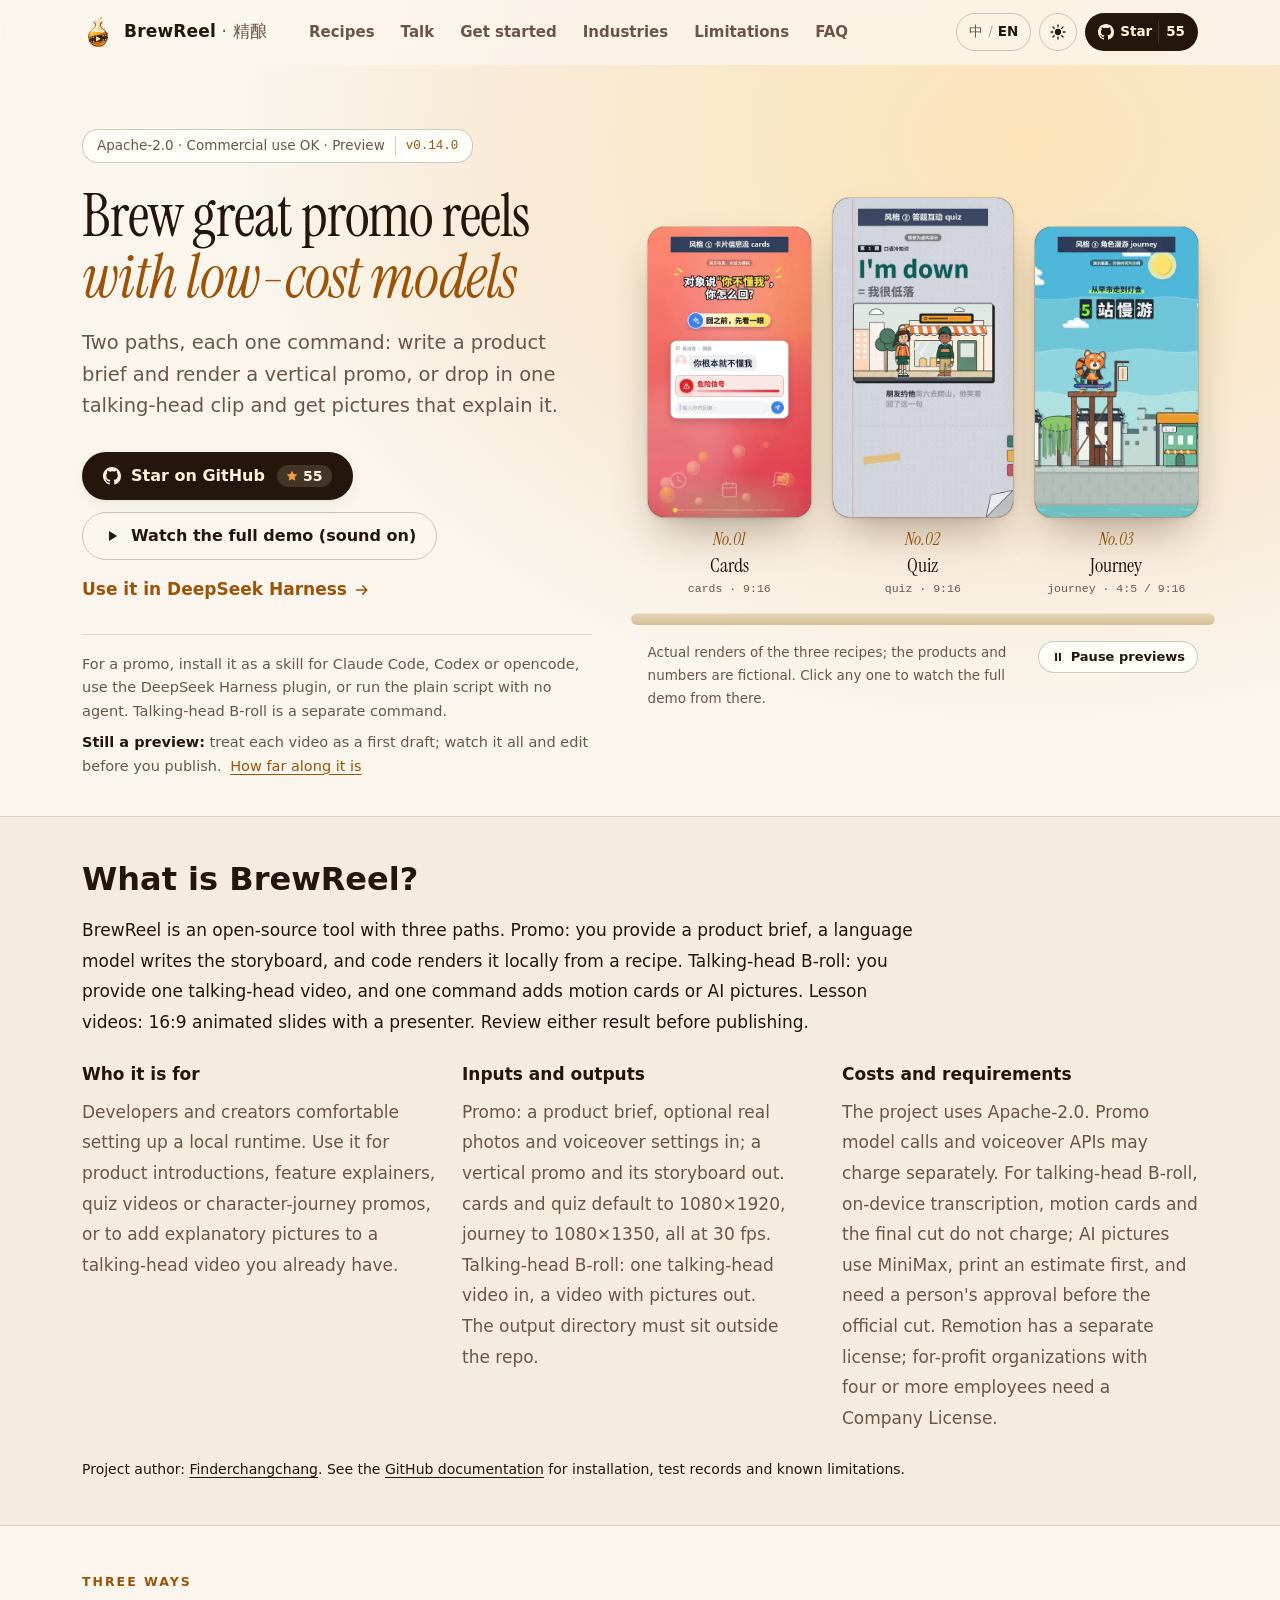
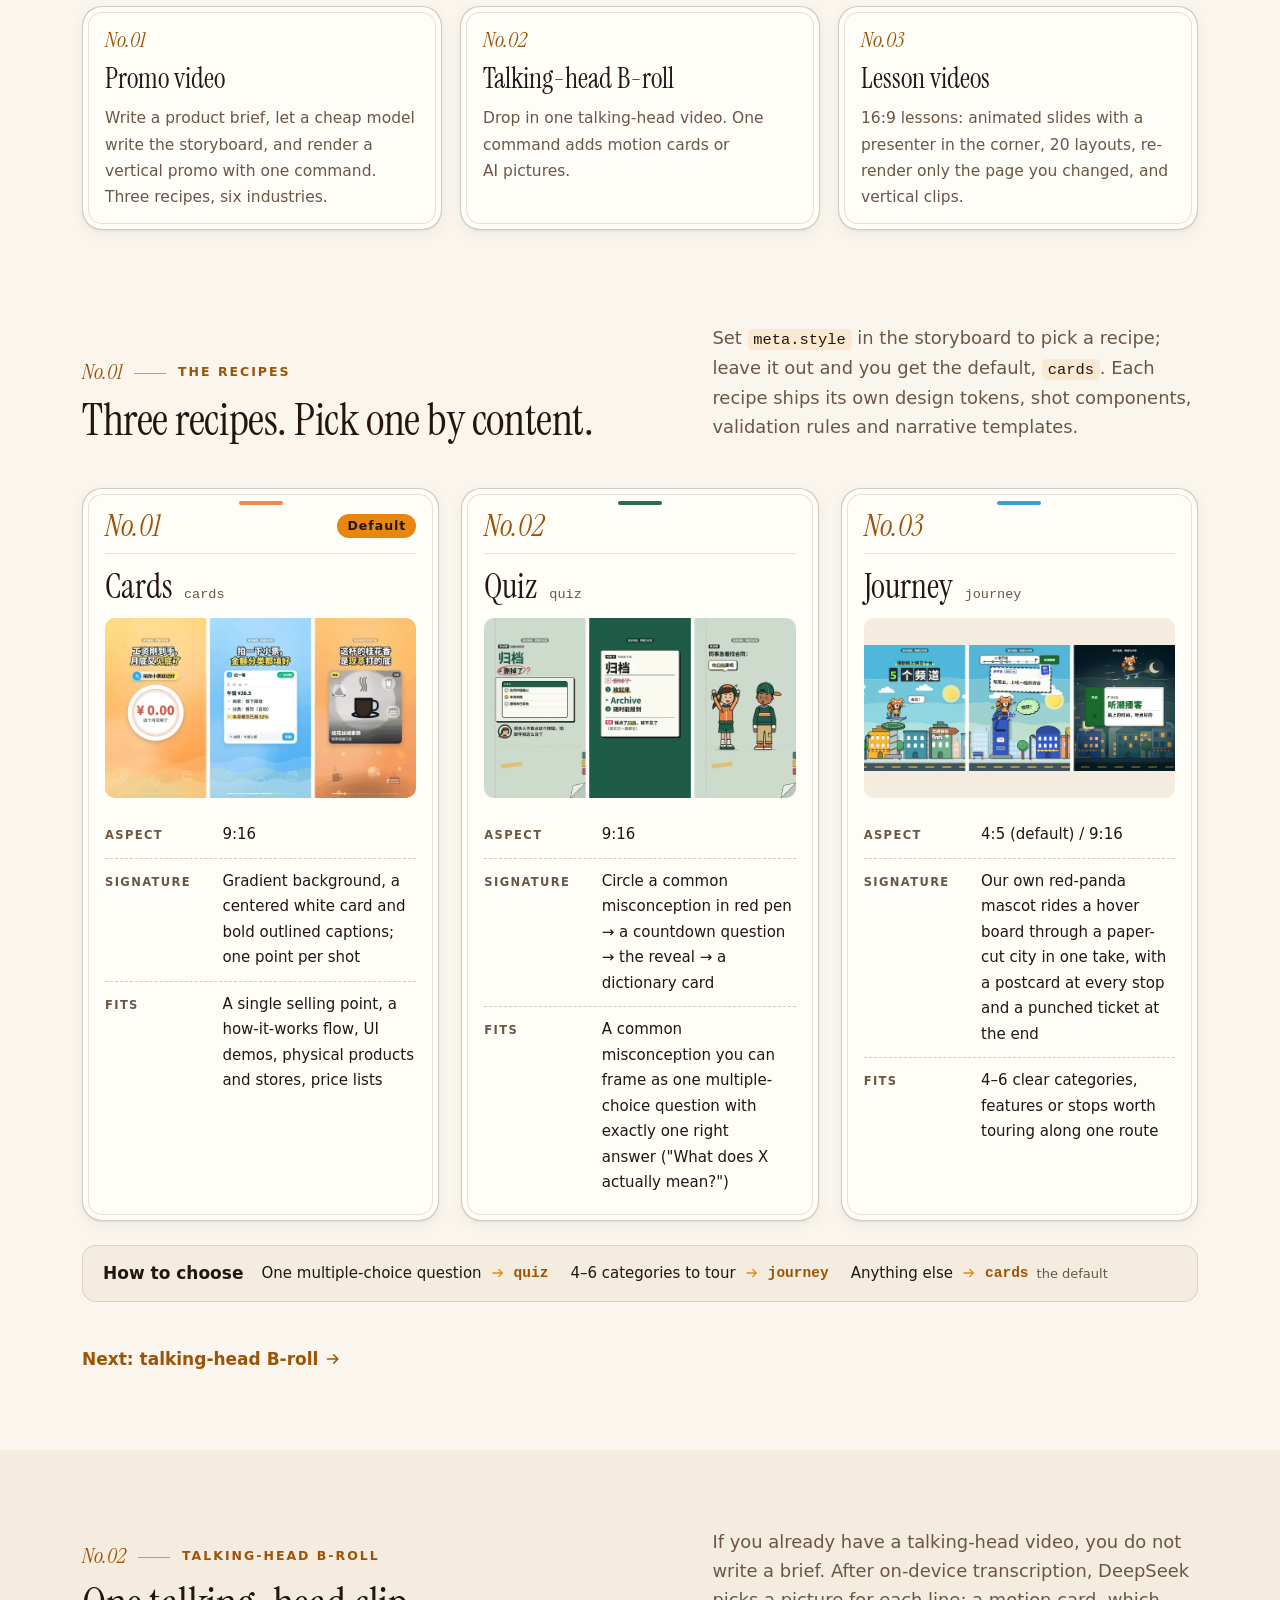
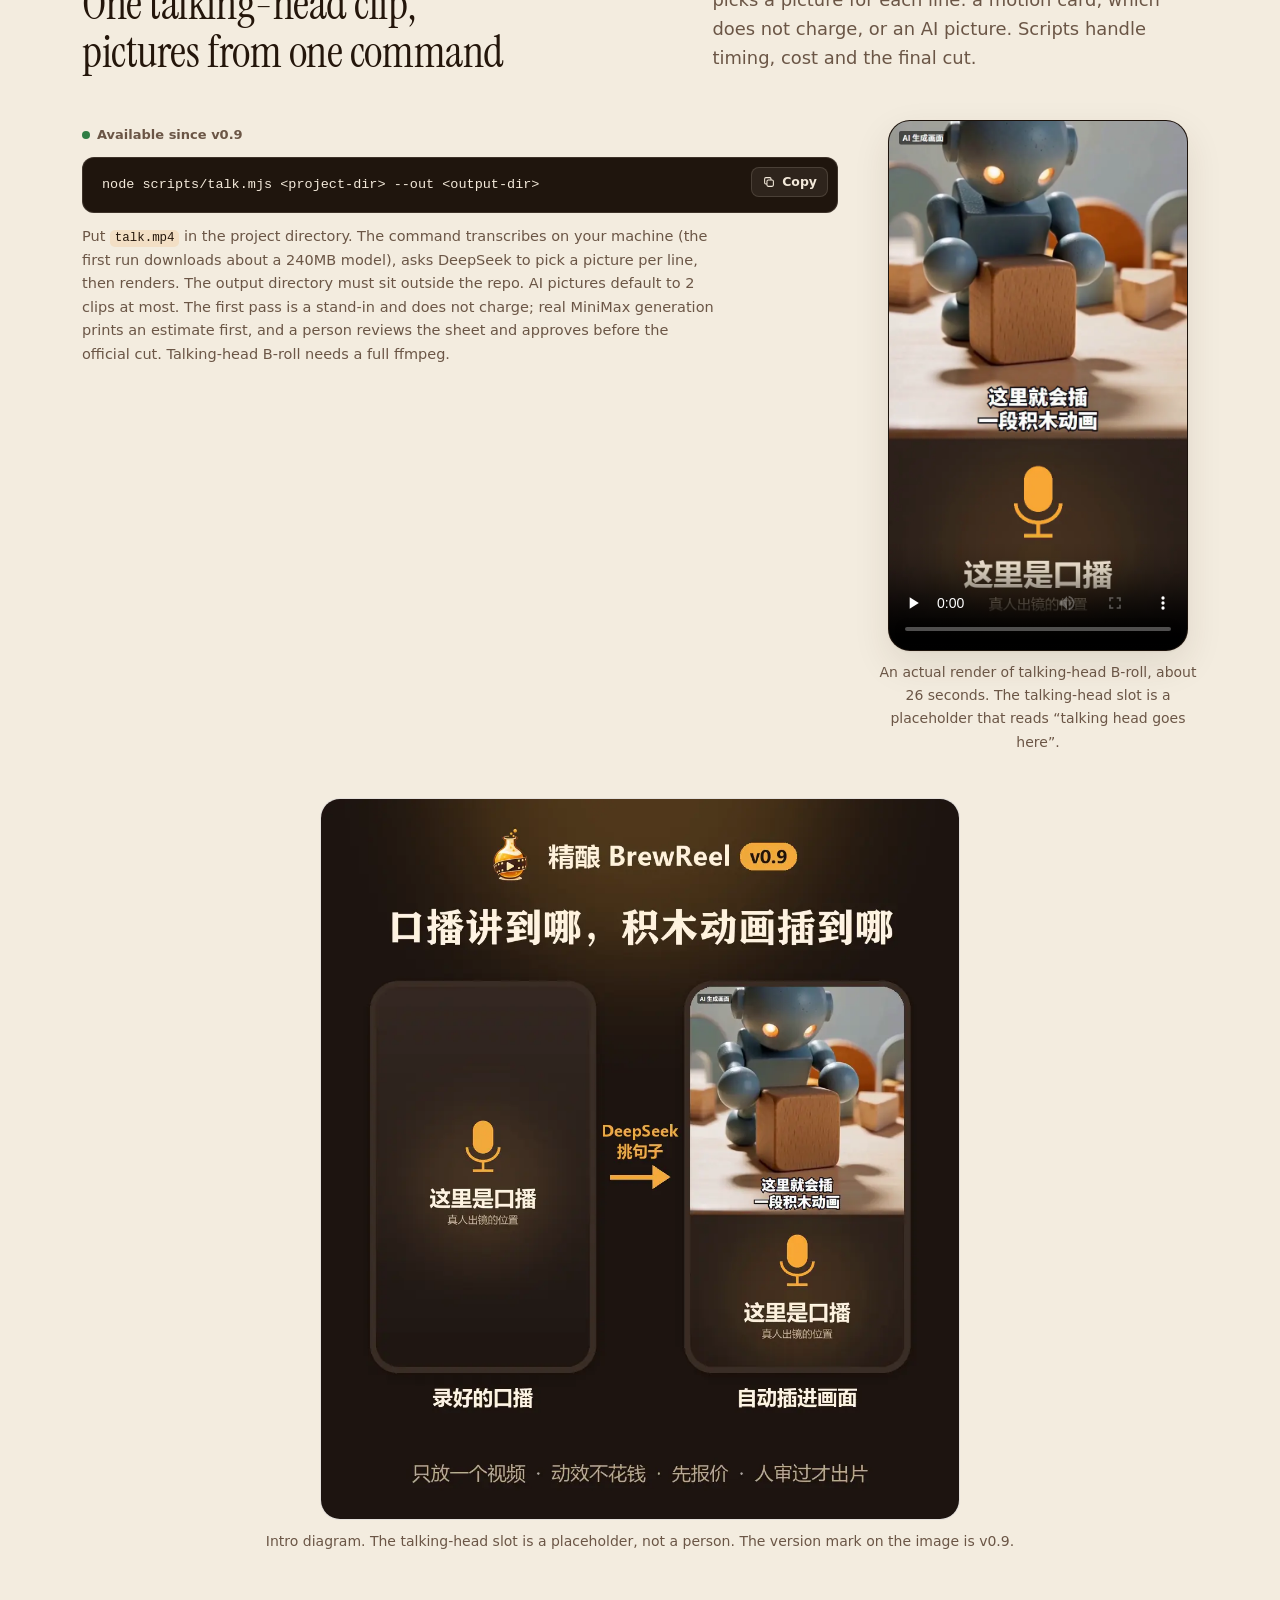
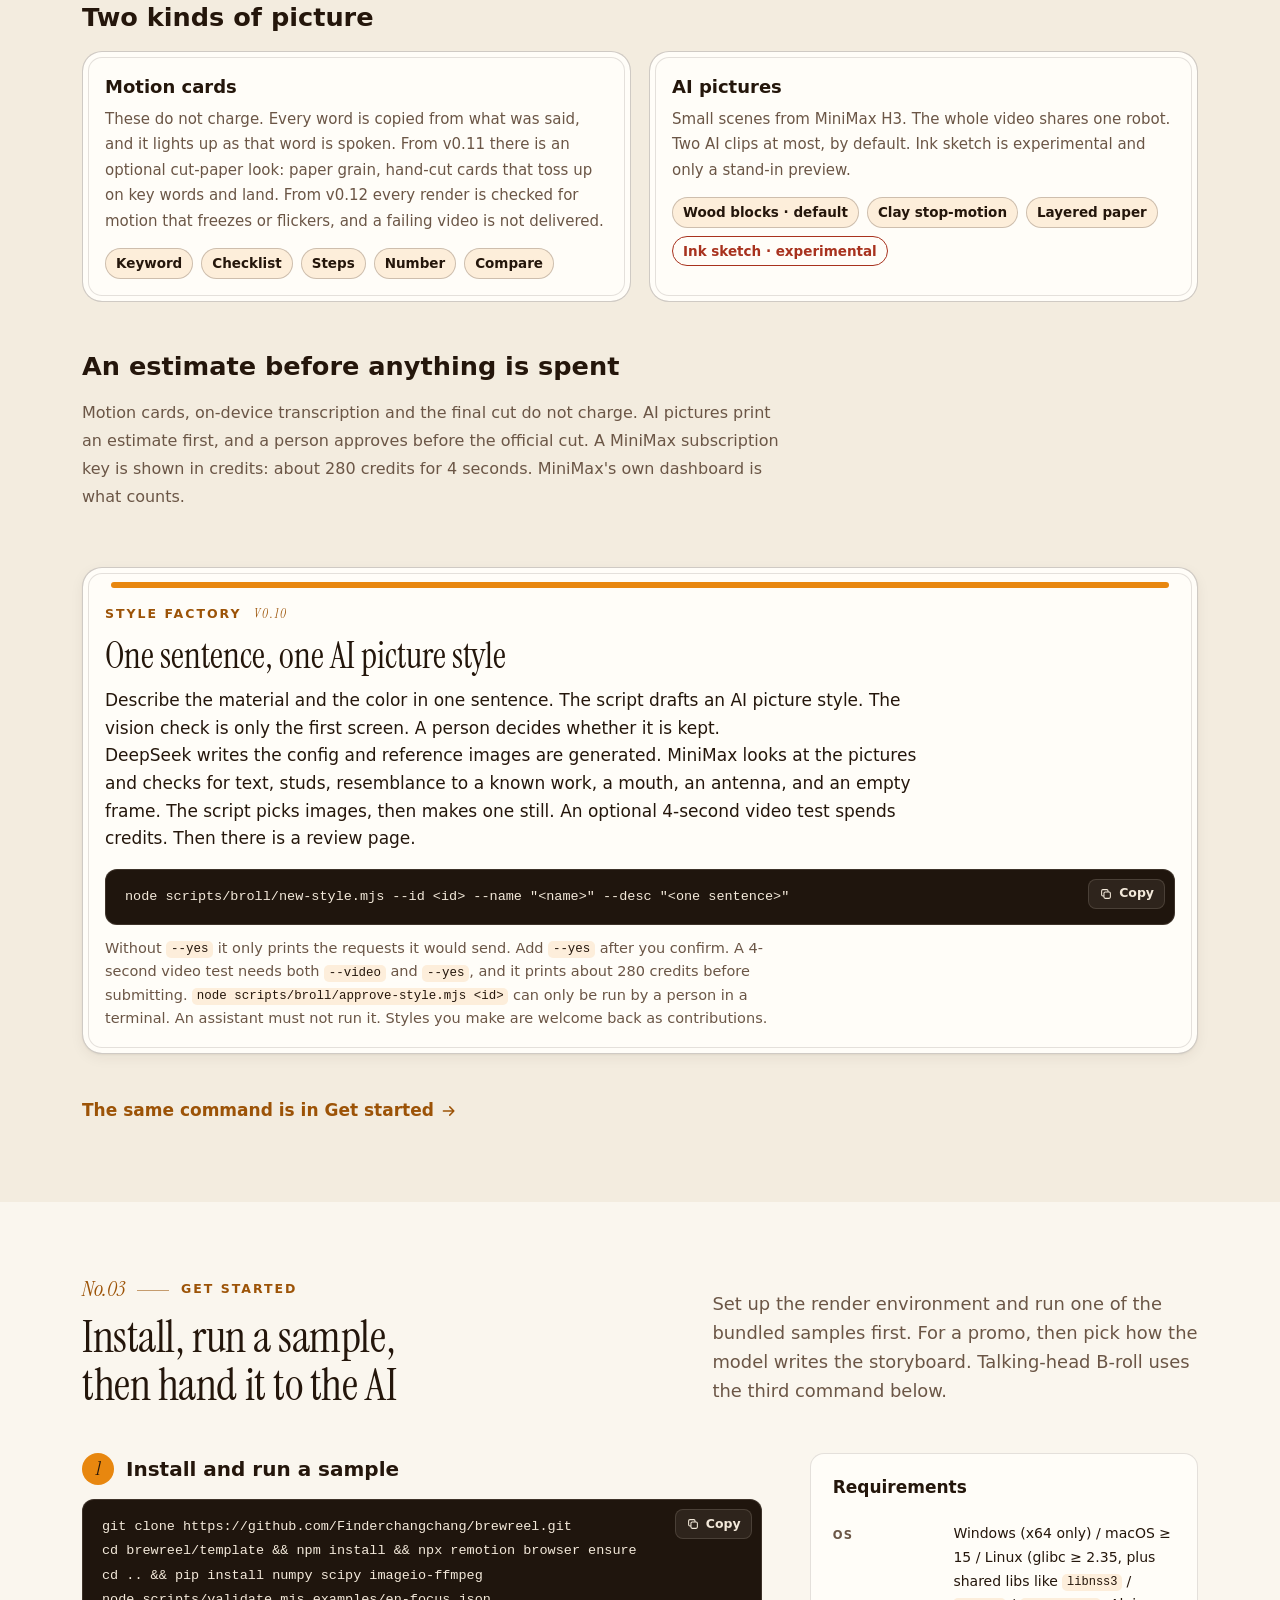
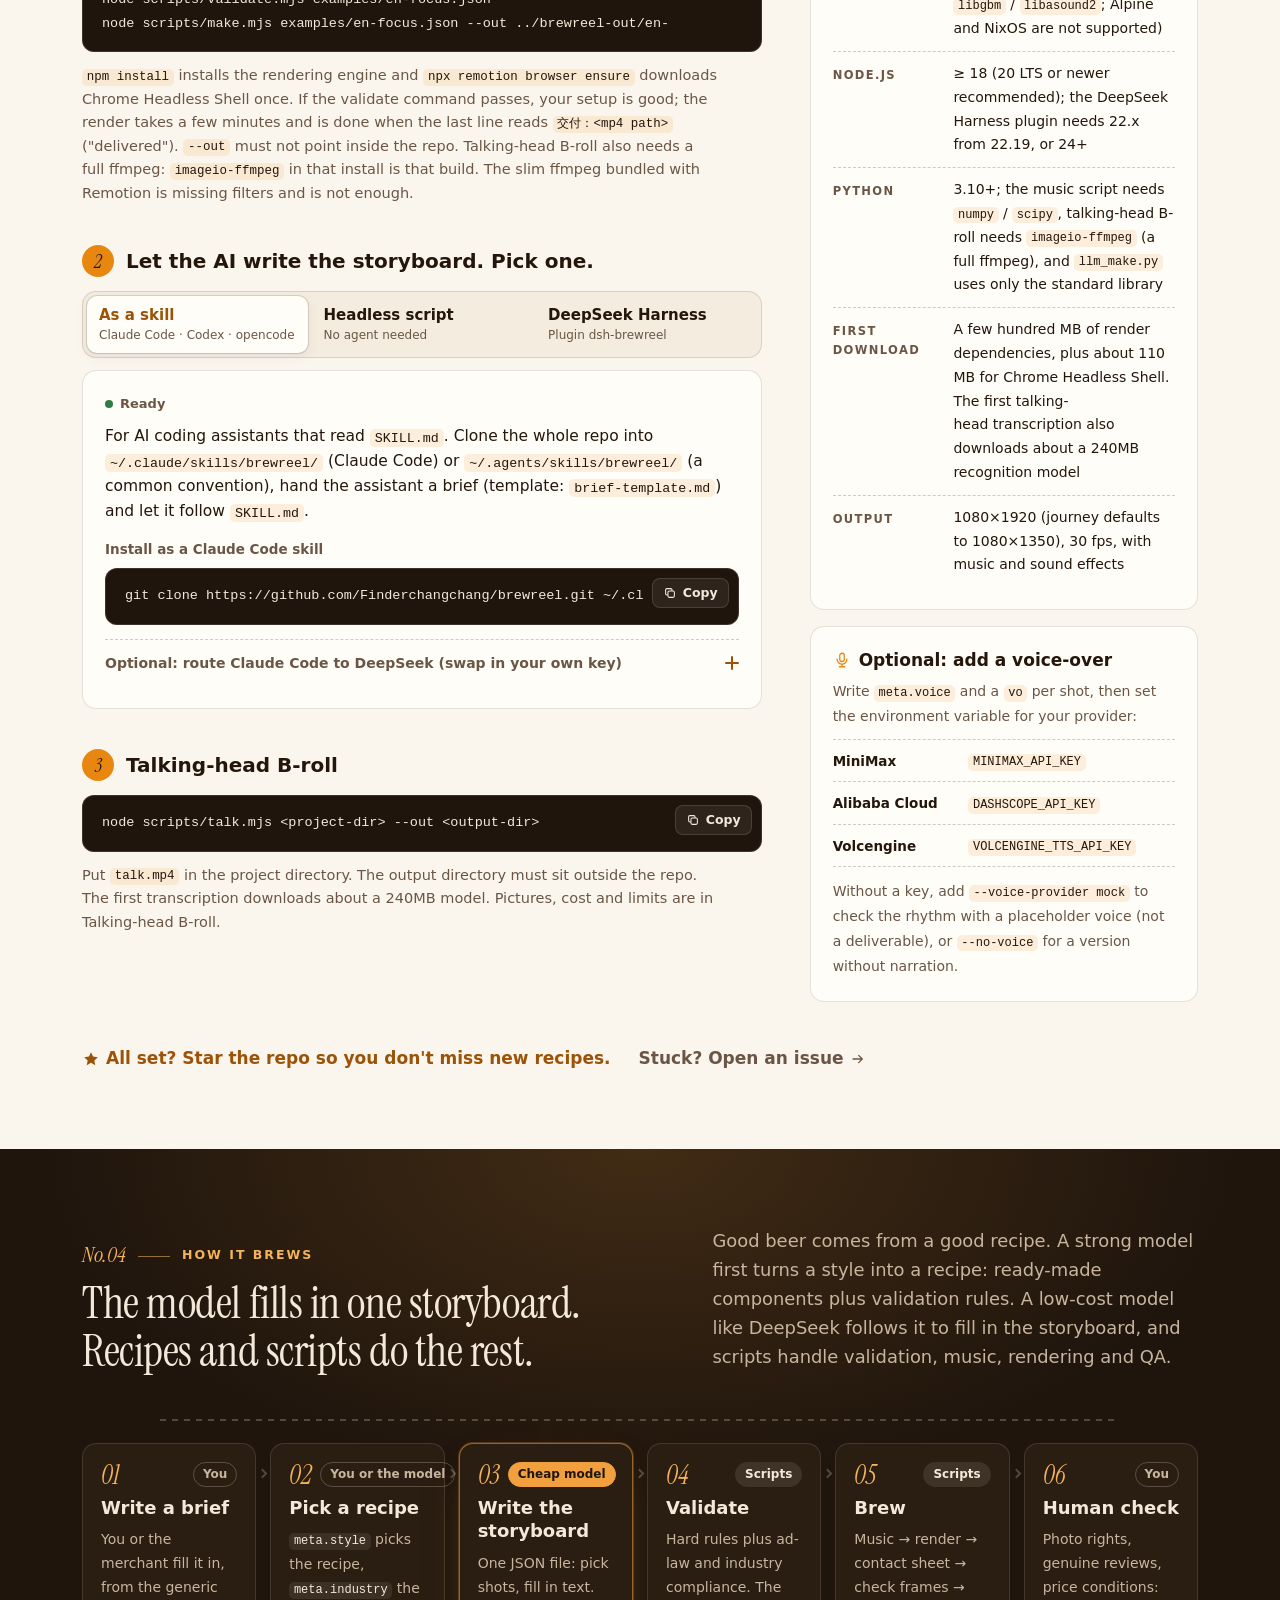
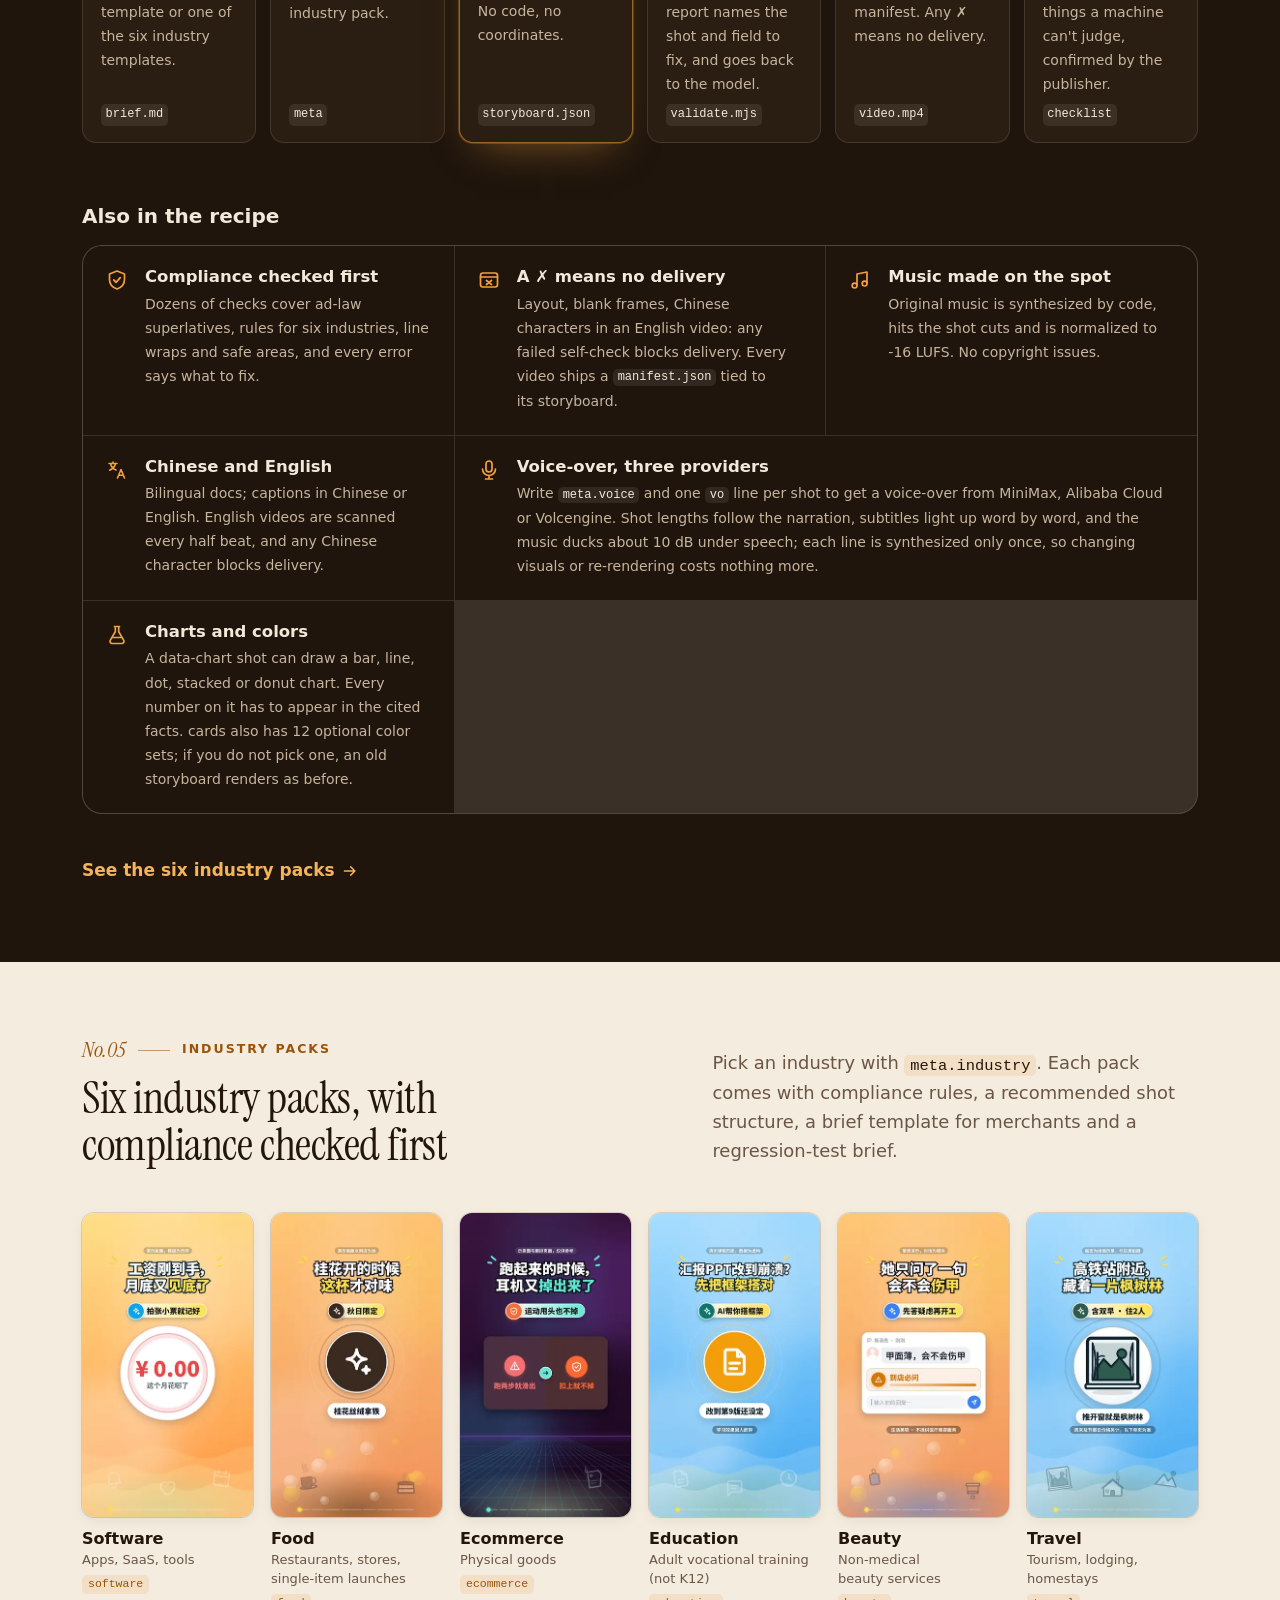
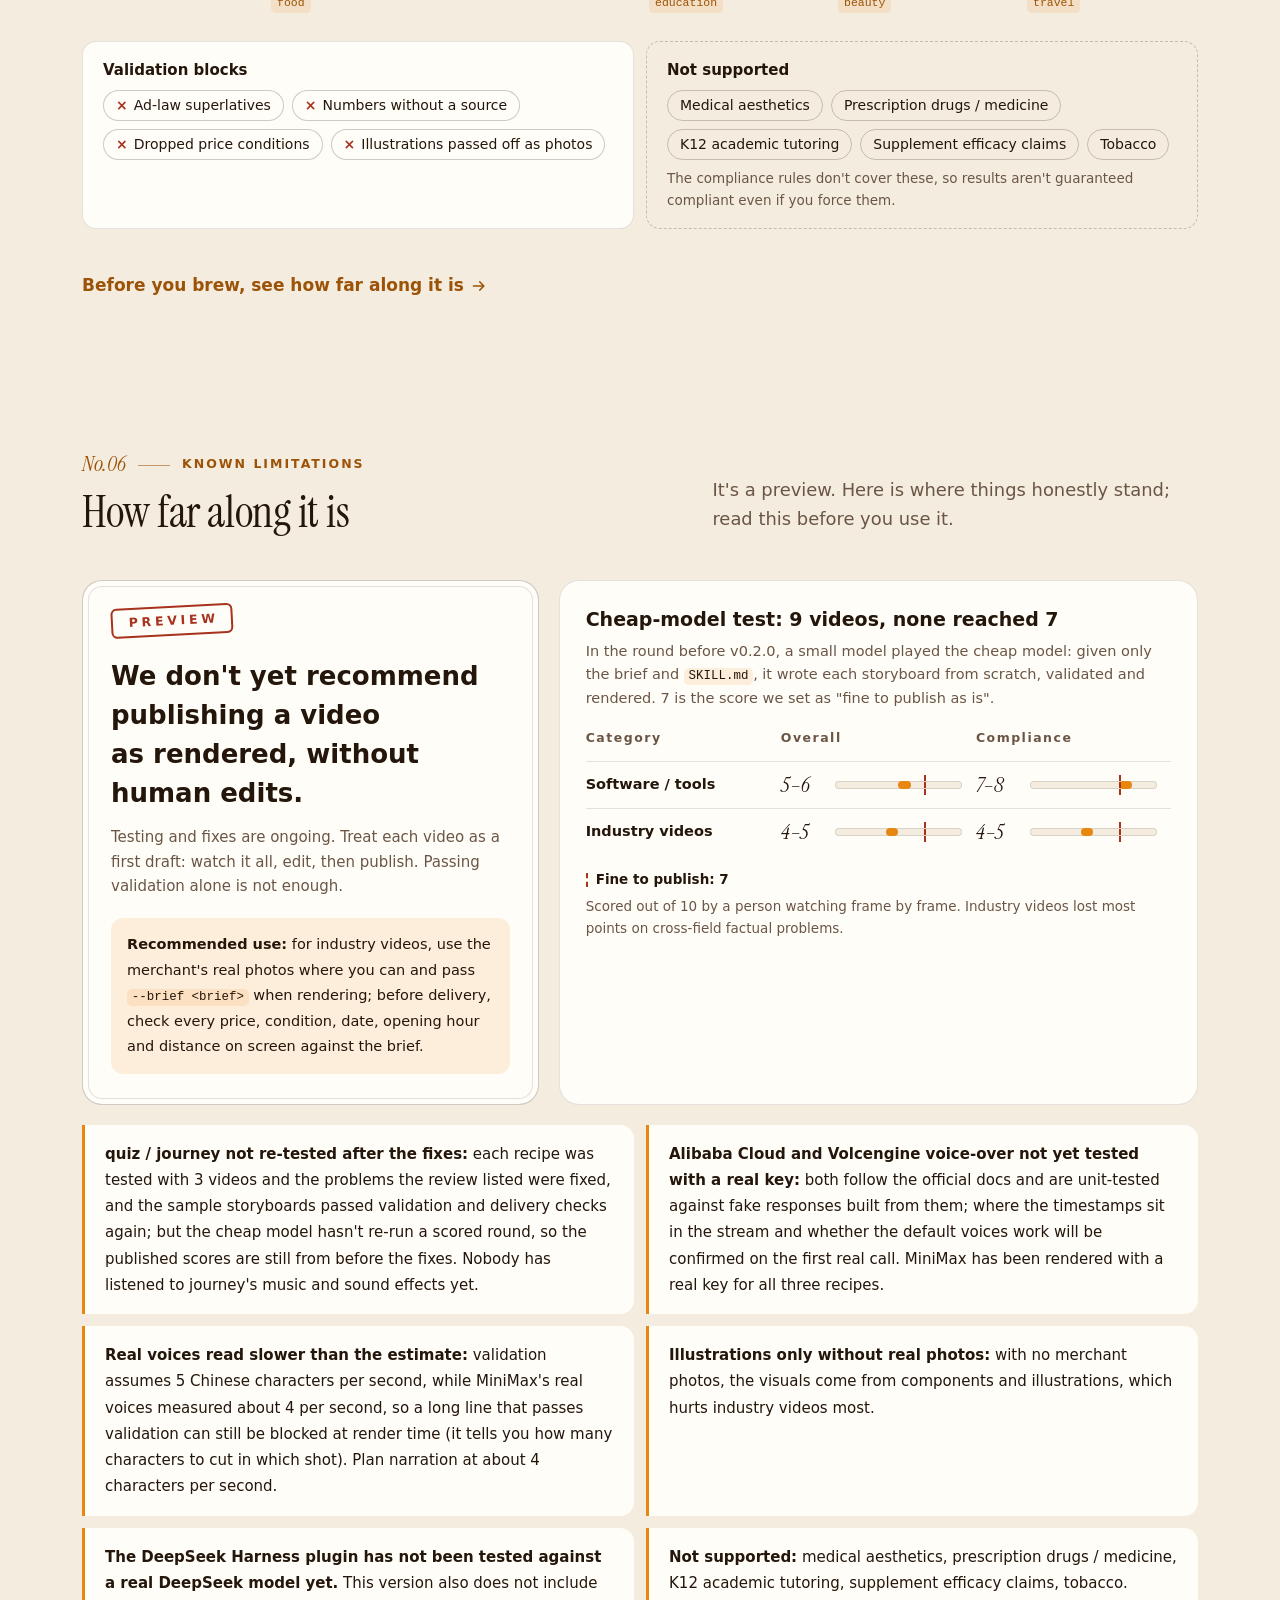
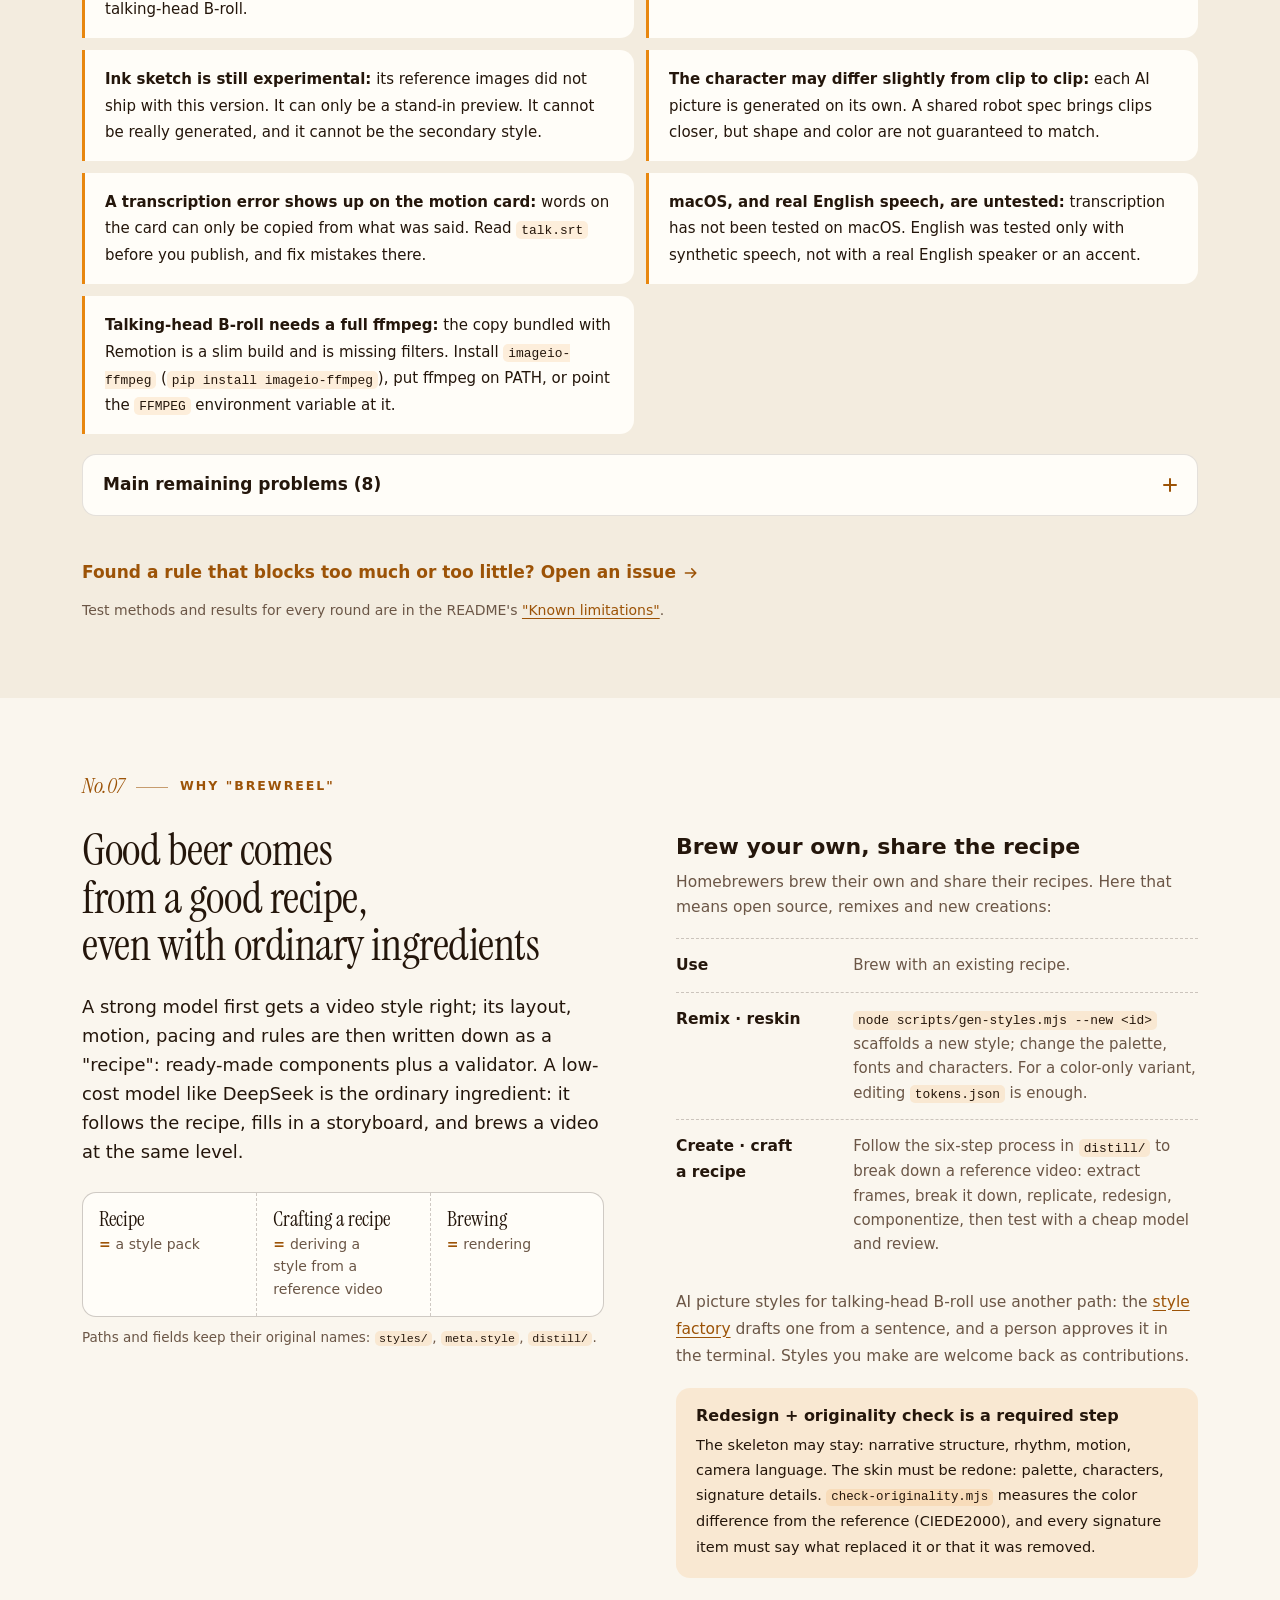
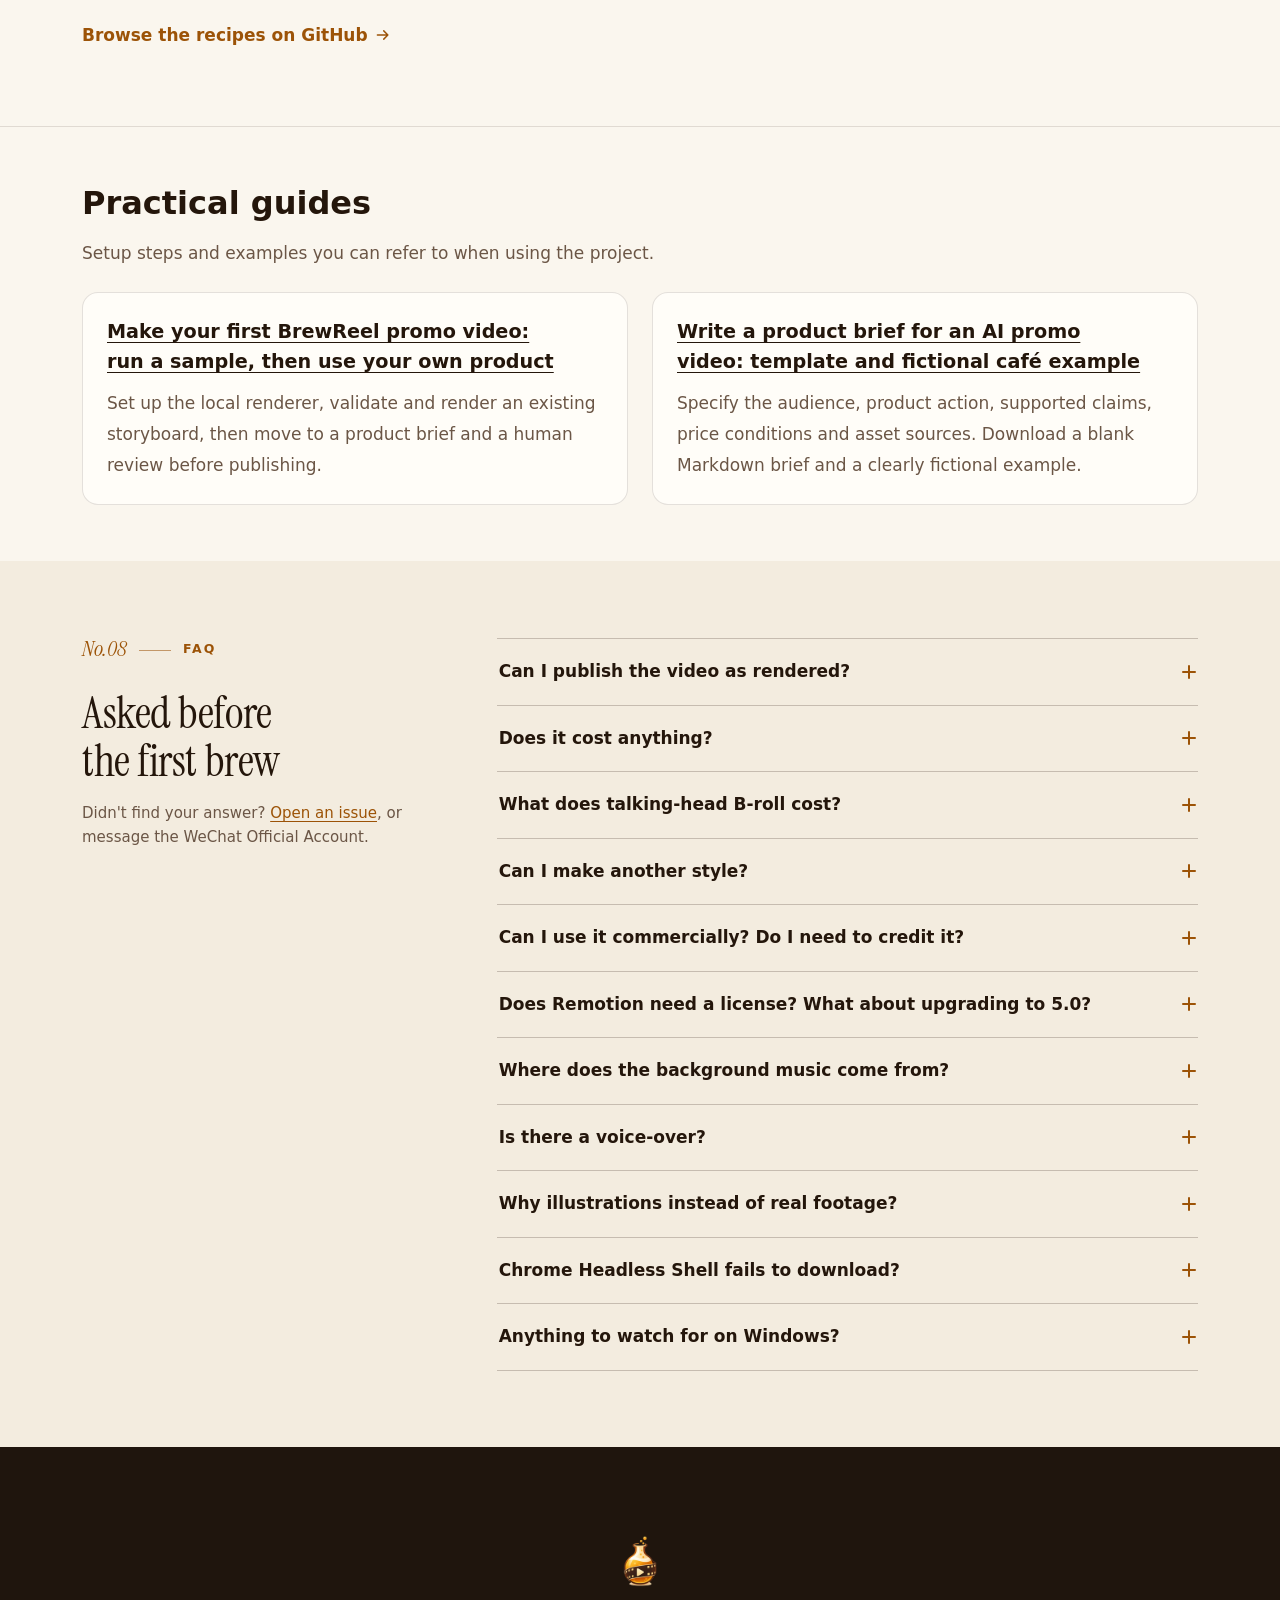
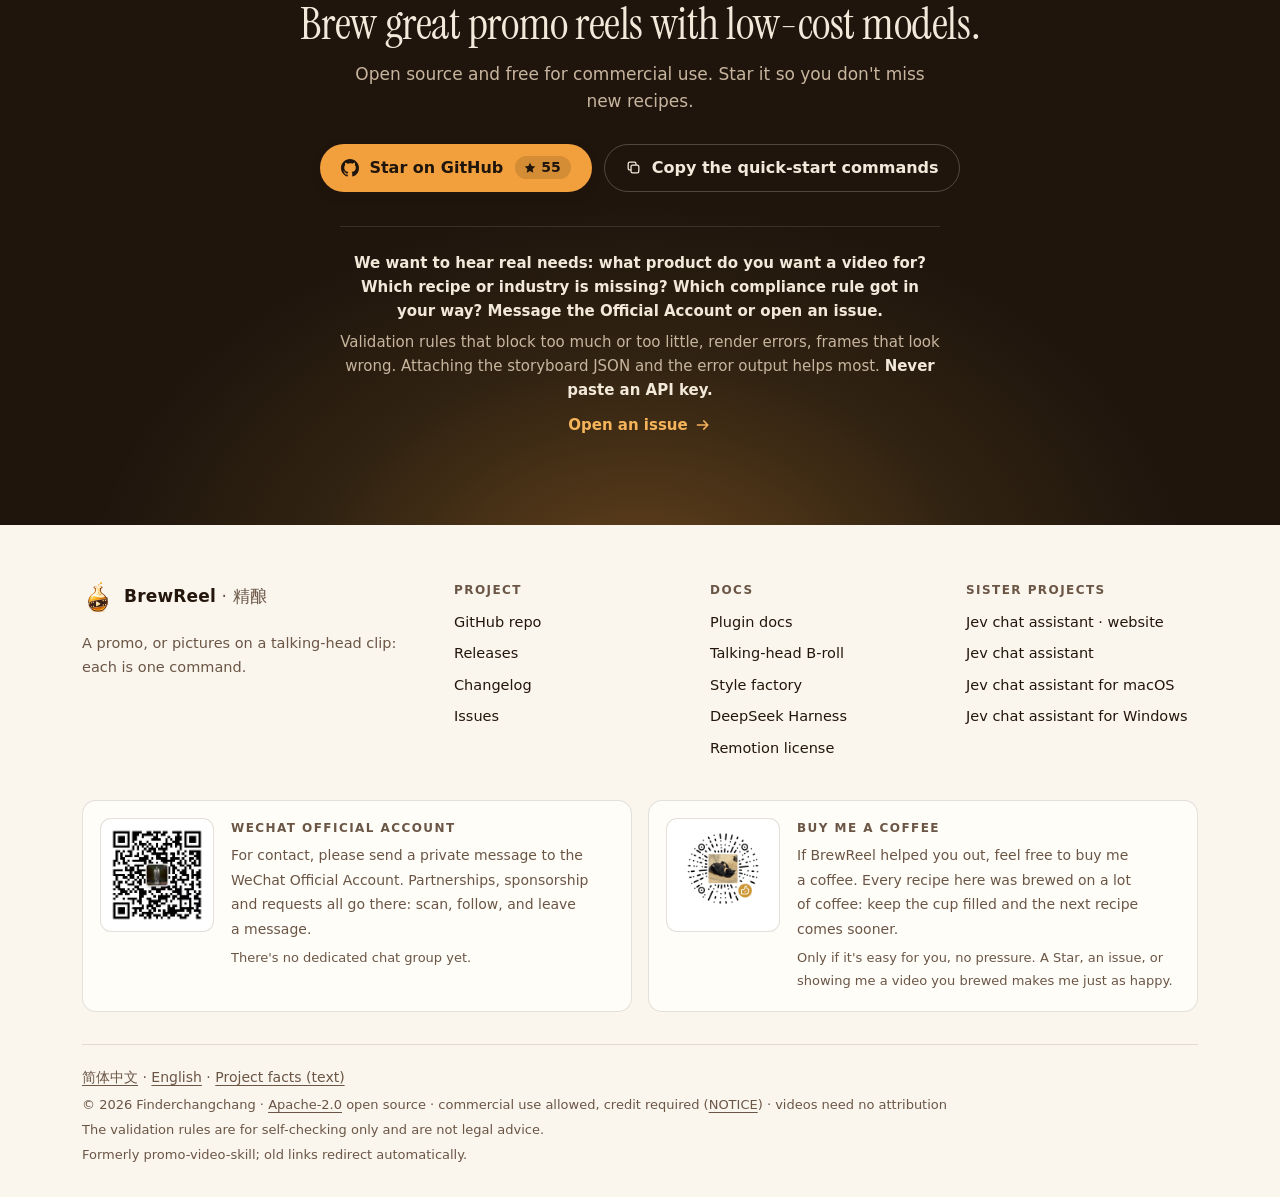
==== commit 3f0cc6bb: "docs: v0.14.0 version fallback Co-Authored-By: Claude Opus 5.5 <noreply@anthropic.com>" ====
--- a/en.html
+++ b/en.html
@@ -120,9 +120,9 @@
 <link rel="preconnect" href="https://fonts.gstatic.com" crossorigin>
 <link rel="stylesheet" href="https://fonts.googleapis.com/css2?family=Instrument+Serif:ital@0;1&amp;display=swap" media="print" onload="this.media='all'">
 <noscript><link rel="stylesheet" href="https://fonts.googleapis.com/css2?family=Instrument+Serif:ital@0;1&amp;display=swap"></noscript>
-<link rel="stylesheet" href="style.css?v=20261010a">
-<script defer src="i18n.js?v=20261010a"></script>
-<script defer src="main.js?v=20261010a"></script>
+<link rel="stylesheet" href="style.css?v=20261010b">
+<script defer src="i18n.js?v=20261010b"></script>
+<script defer src="main.js?v=20261010b"></script>
 <script defer src="https://umami.jisikeji.cn/script.js" data-website-id="c80c17ab-9413-4d0b-a359-171bc2a23bc9"></script>
 </head>
 <body>
@@ -184,7 +184,7 @@
 <section class="hero" id="top">
   <div class="wrap hero-grid">
     <div class="hero-copy">
-      <p class="eyebrow"><span data-i18n="hero.eyebrow">Apache-2.0 · Commercial use OK · Preview</span><span class="eyebrow-ver" data-brew-version>v0.13.0</span></p>
+      <p class="eyebrow"><span data-i18n="hero.eyebrow">Apache-2.0 · Commercial use OK · Preview</span><span class="eyebrow-ver" data-brew-version>v0.14.0</span></p>
       <h1 class="hero-title" data-i18n="hero.title">Brew great promo reels<br><span class='hl'>with low-cost models</span></h1>
       <p class="hero-sub" data-i18n="hero.sub">Two paths, each one command: write a product brief and render a vertical promo, or drop in one talking-head clip and get pictures that explain it.</p>
 
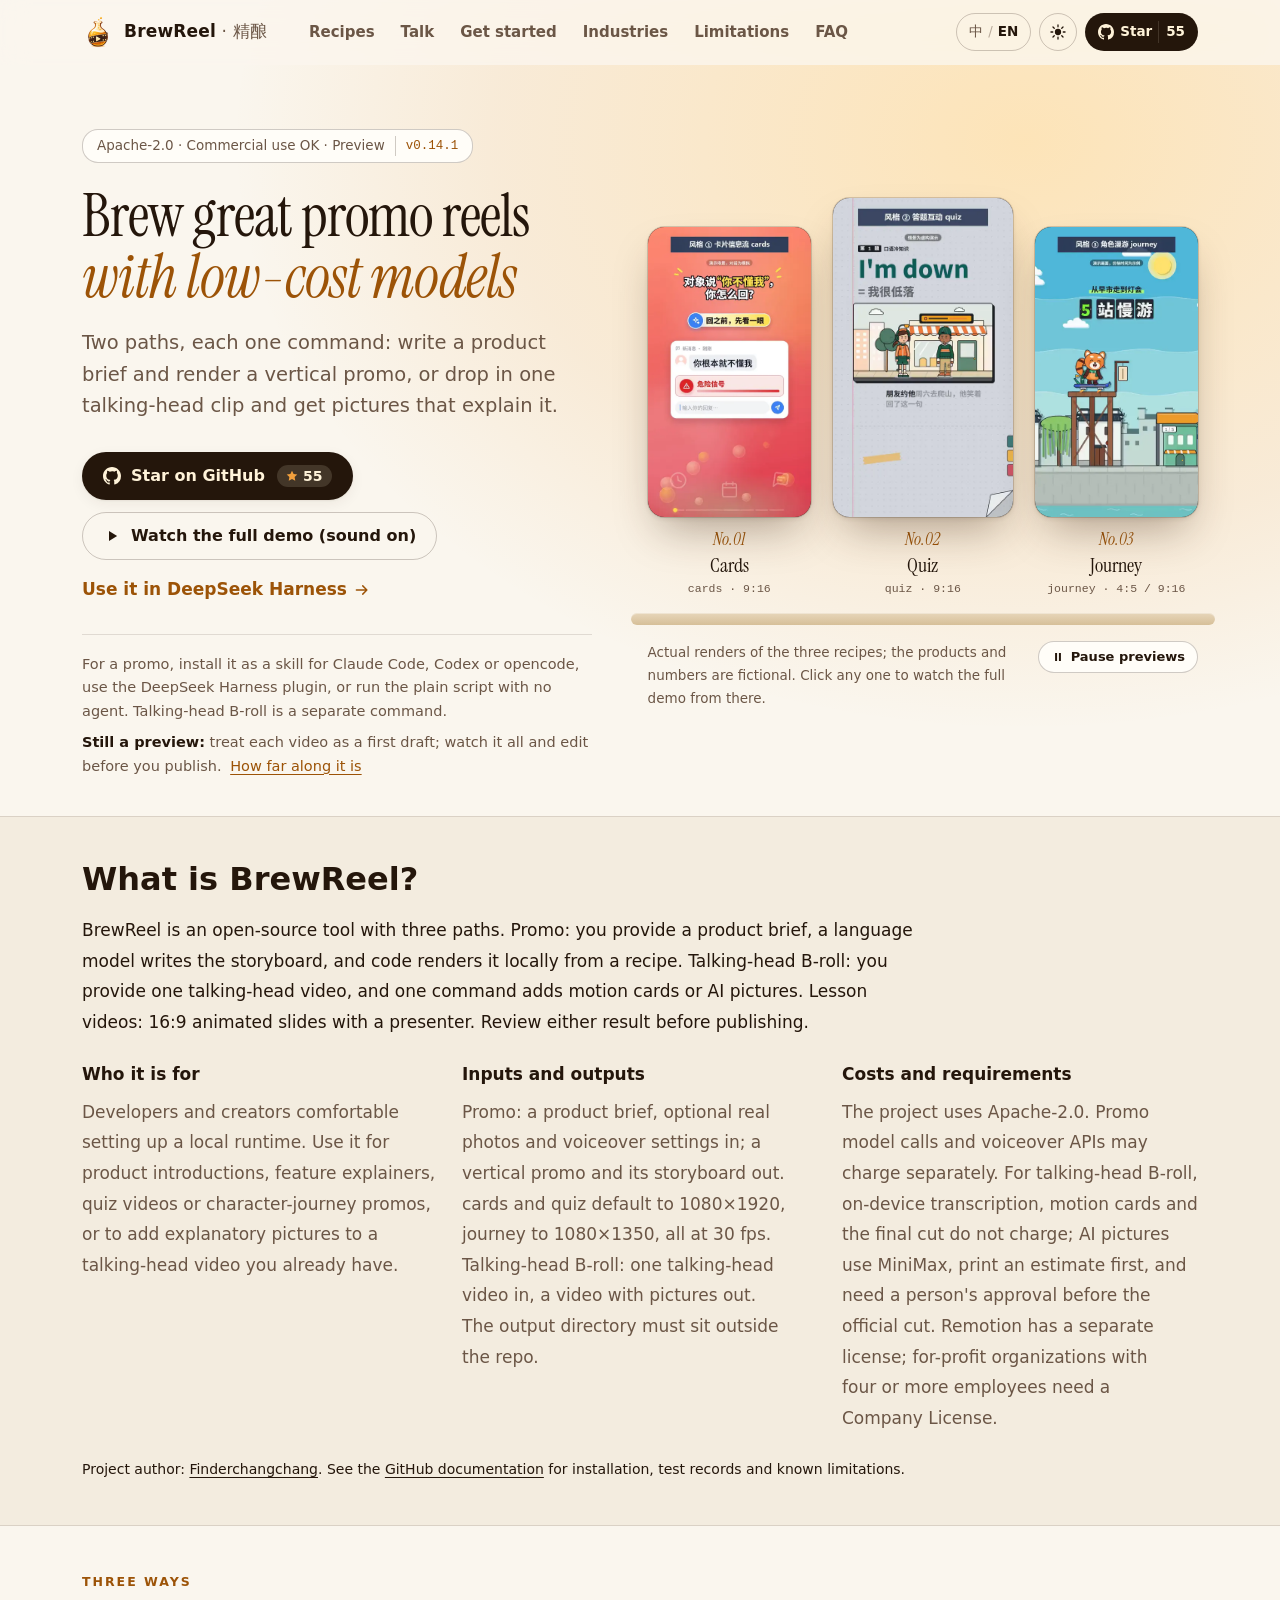
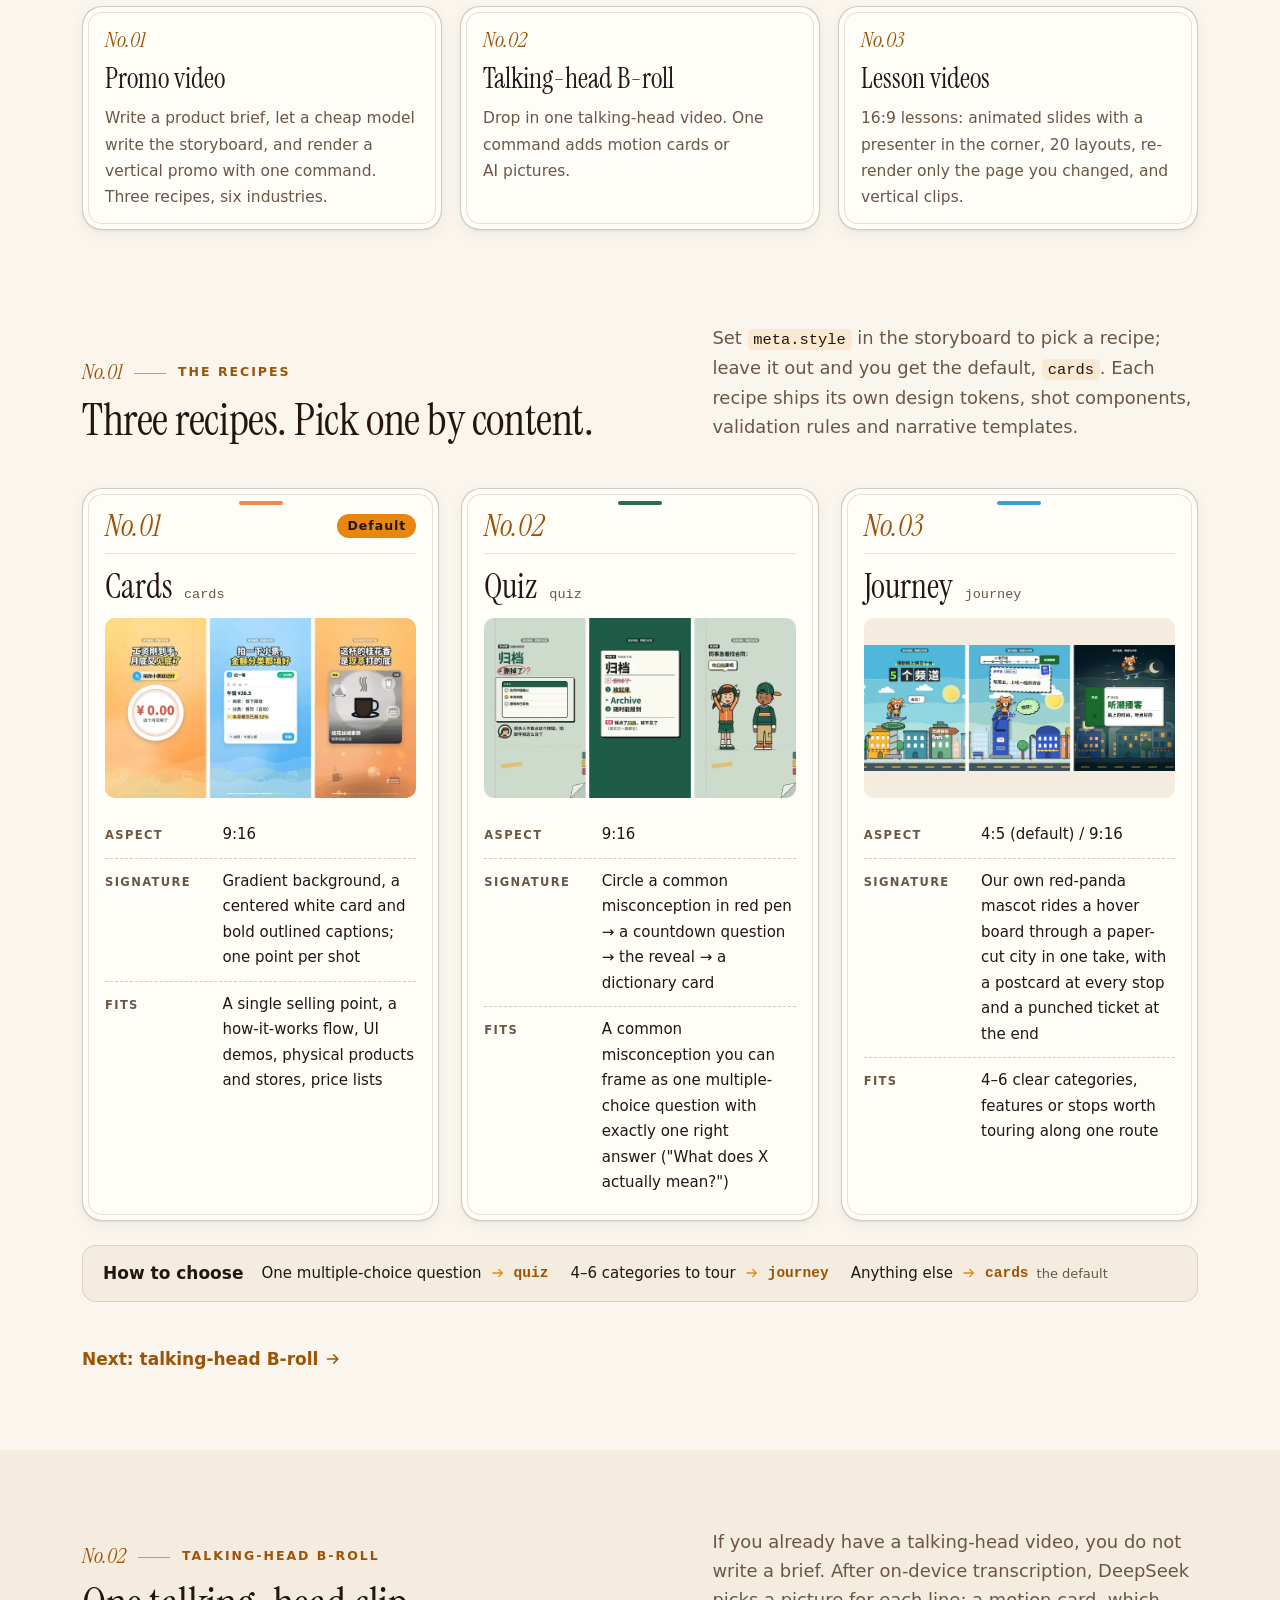
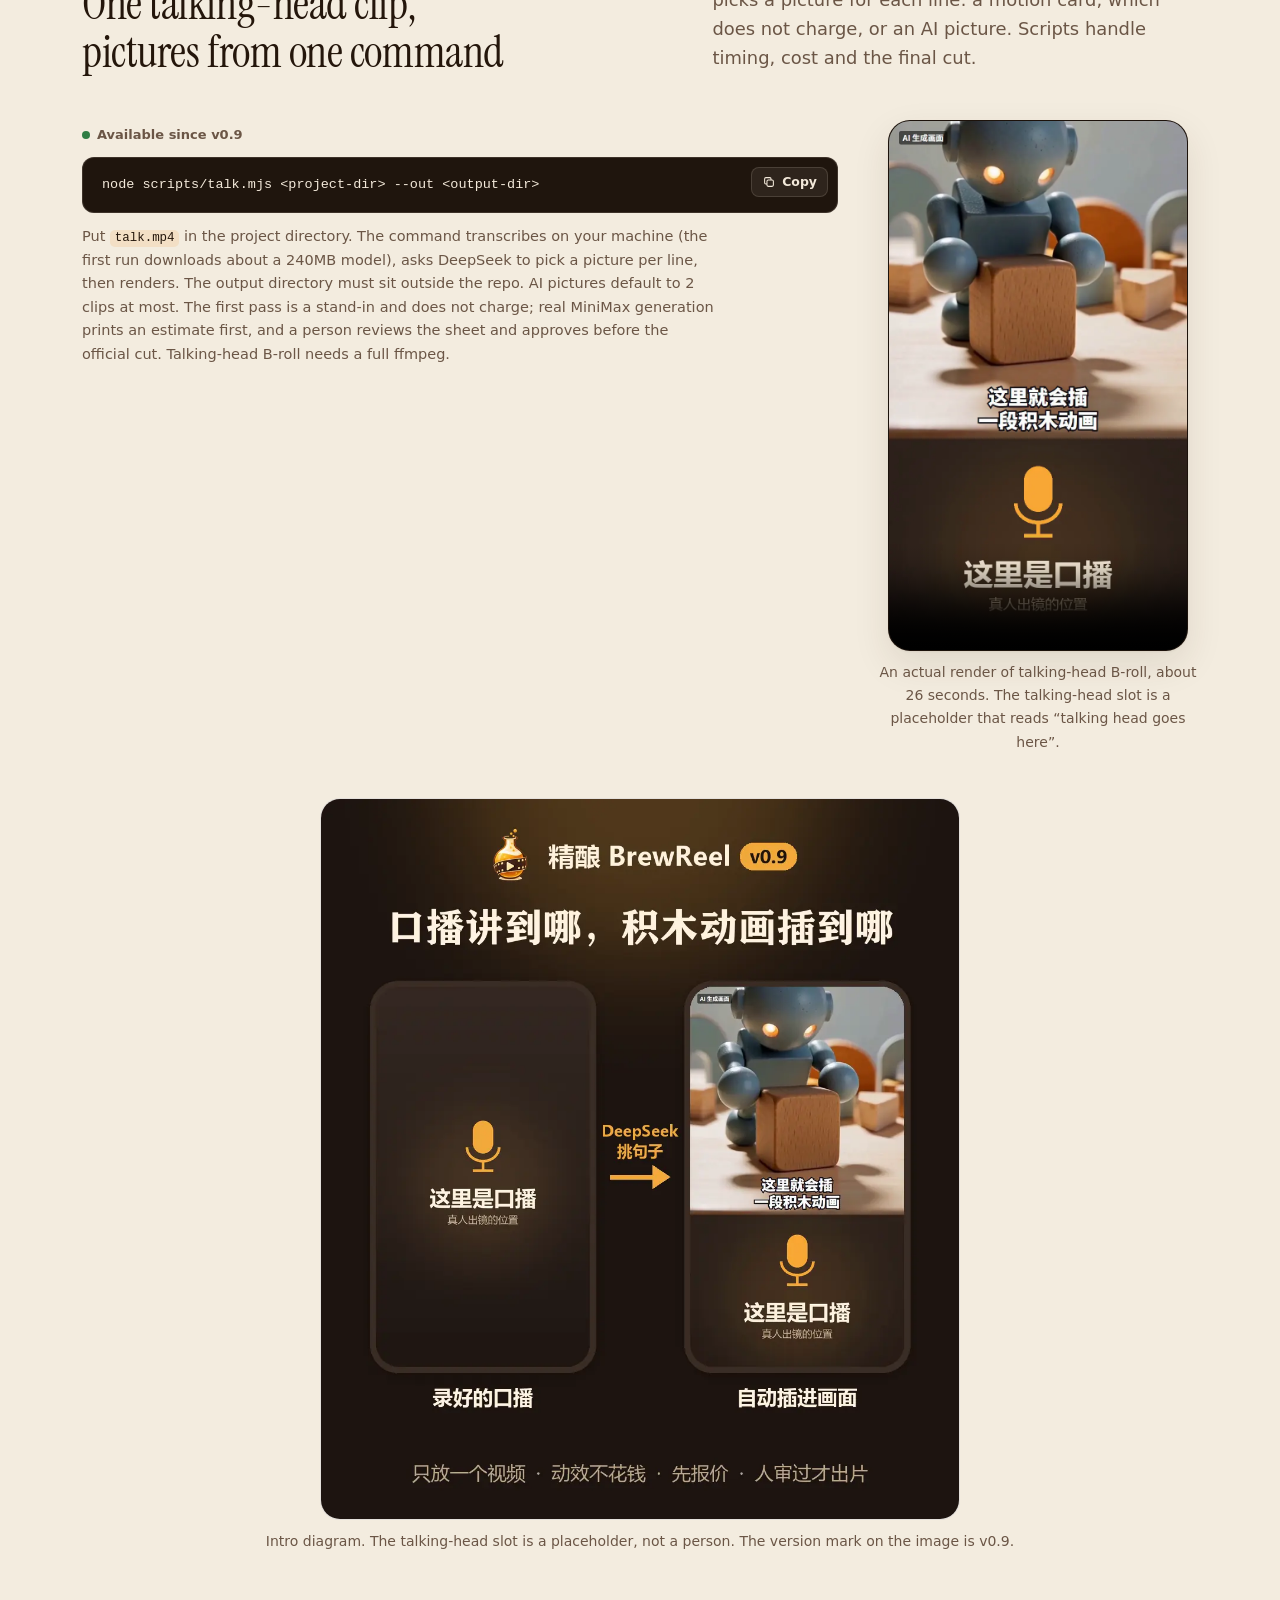
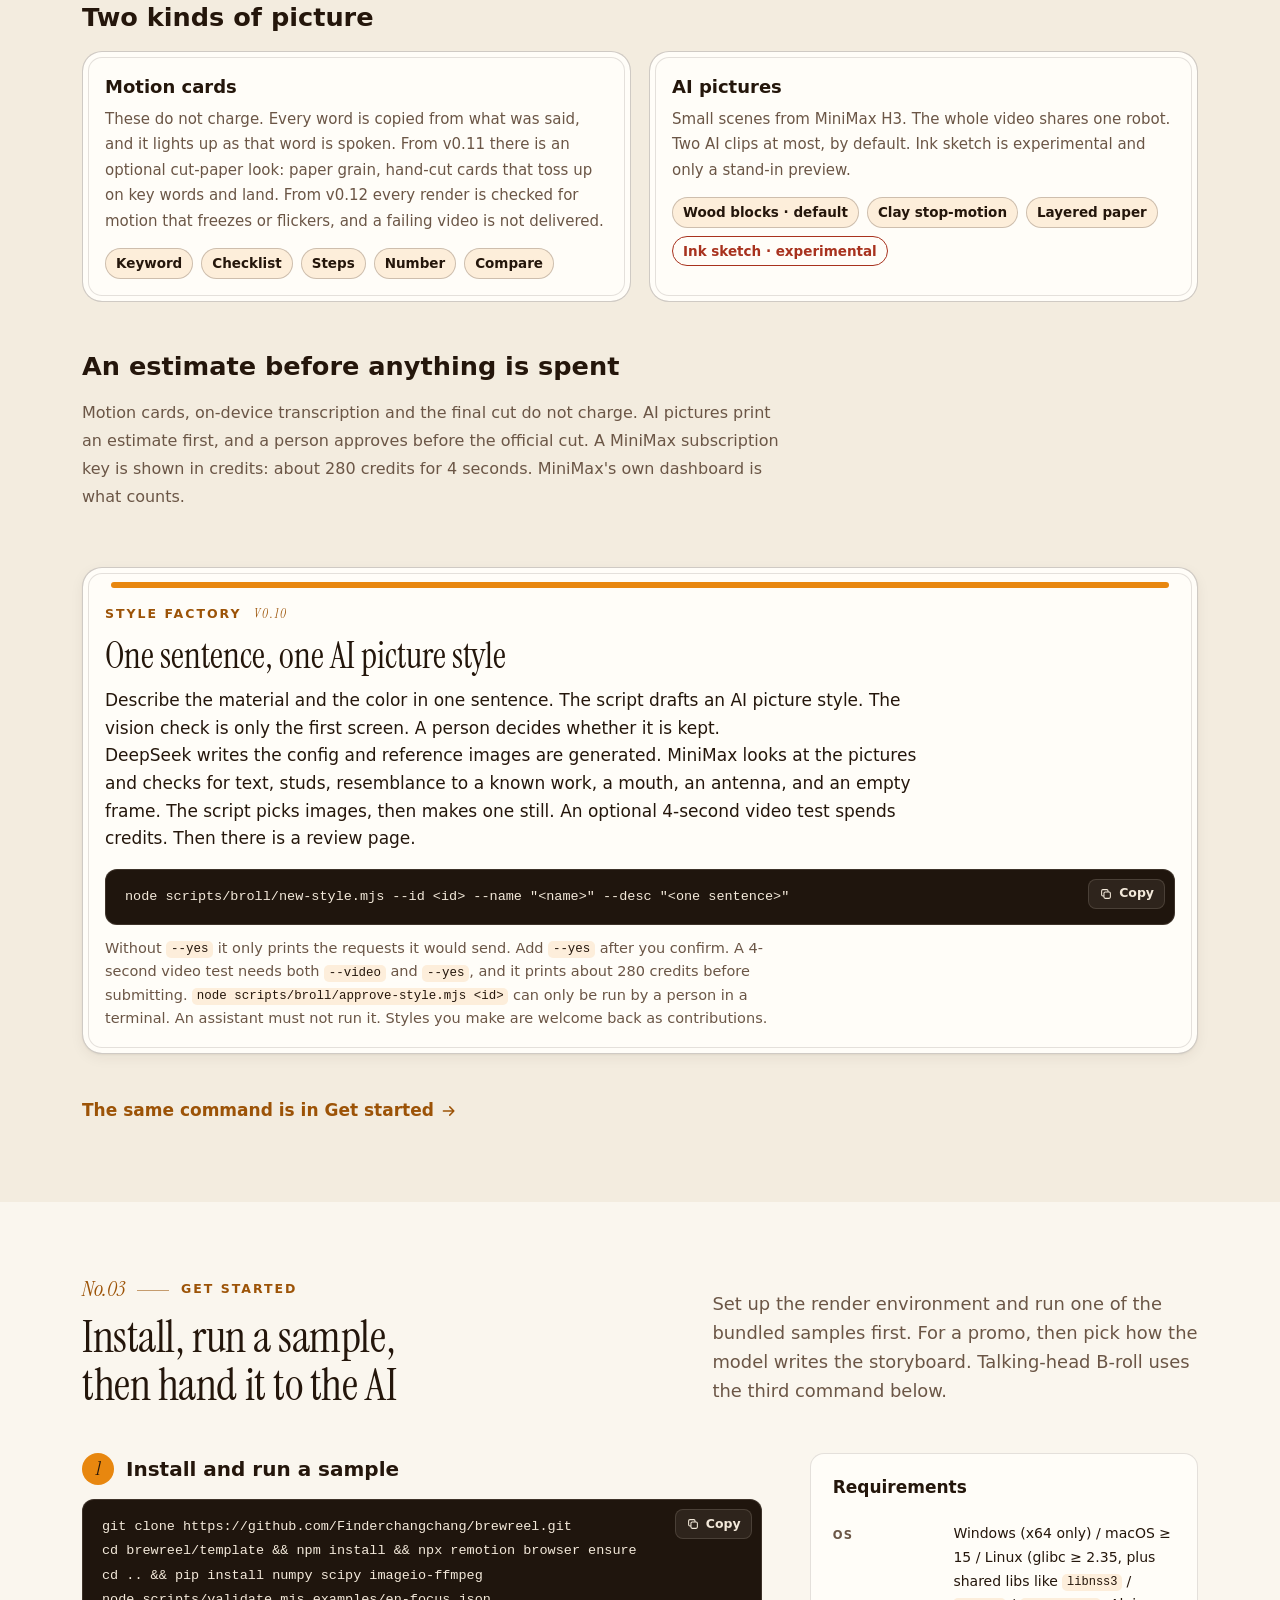
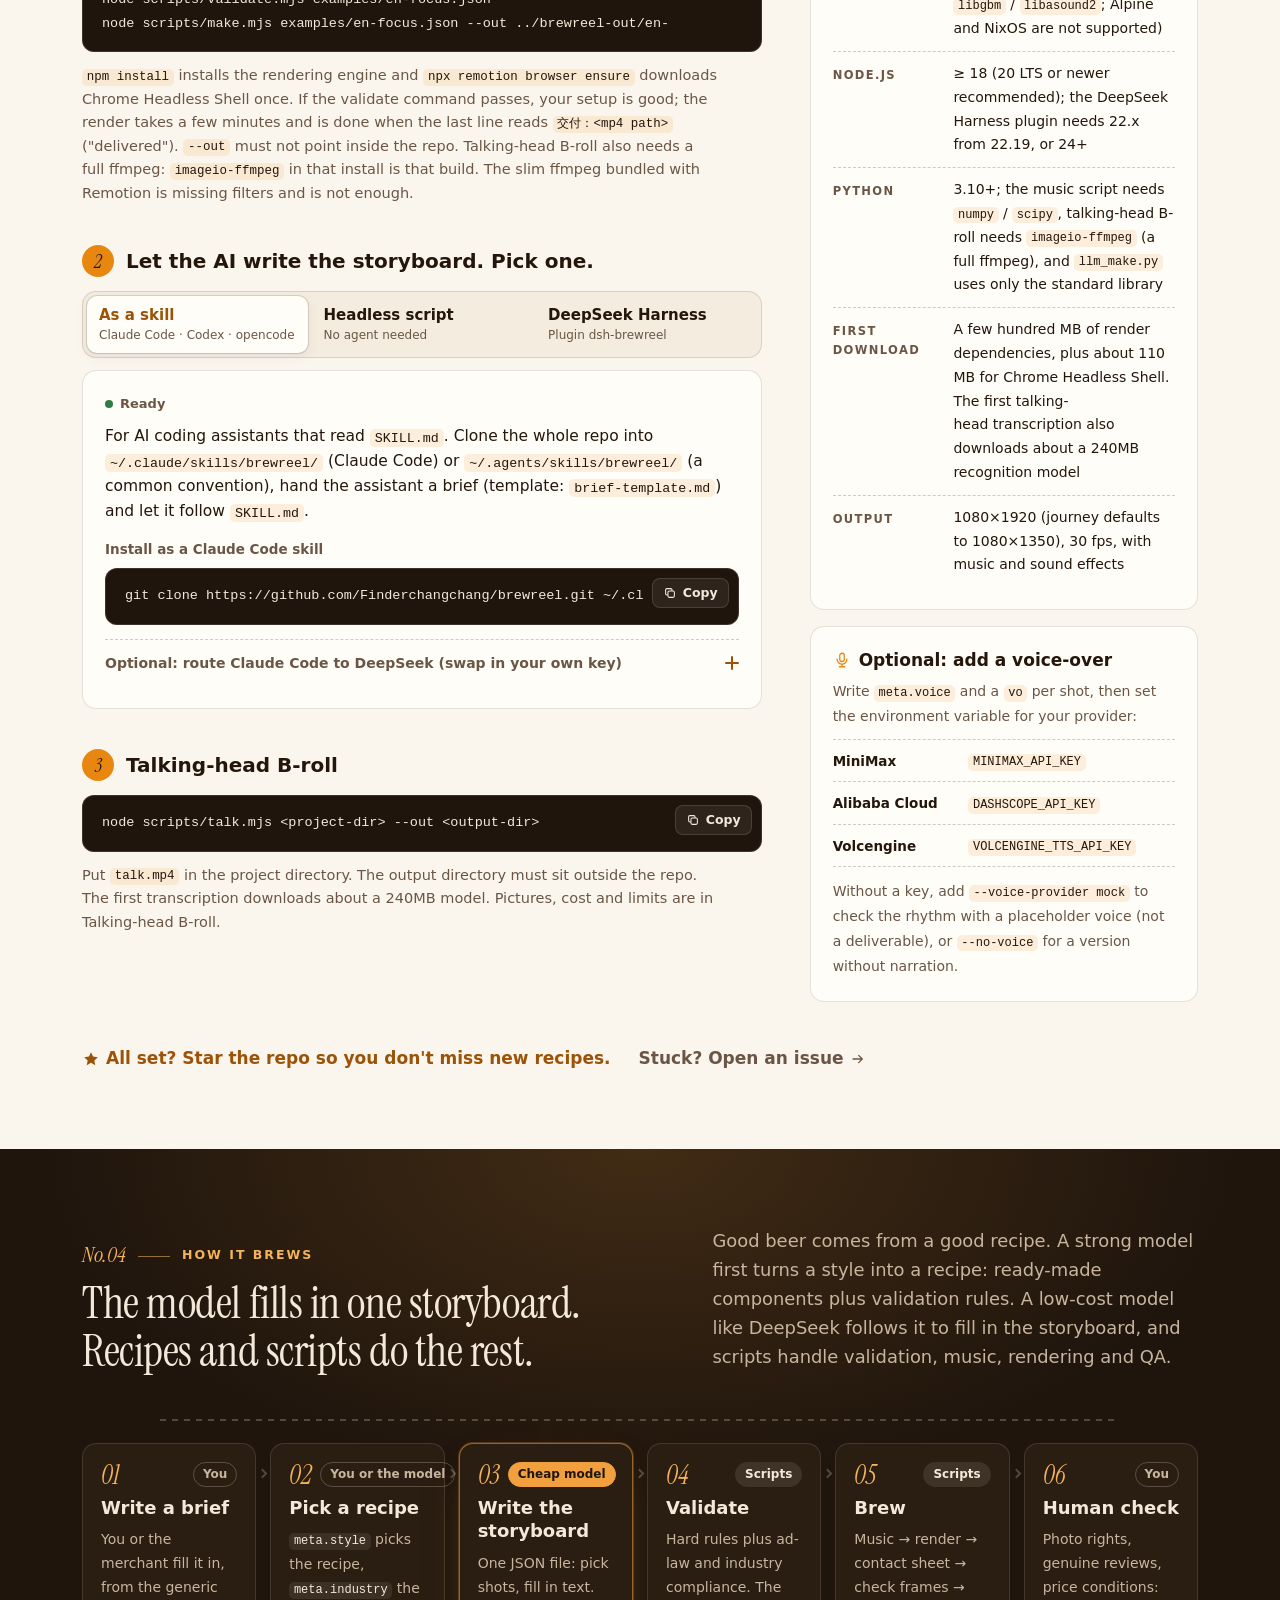
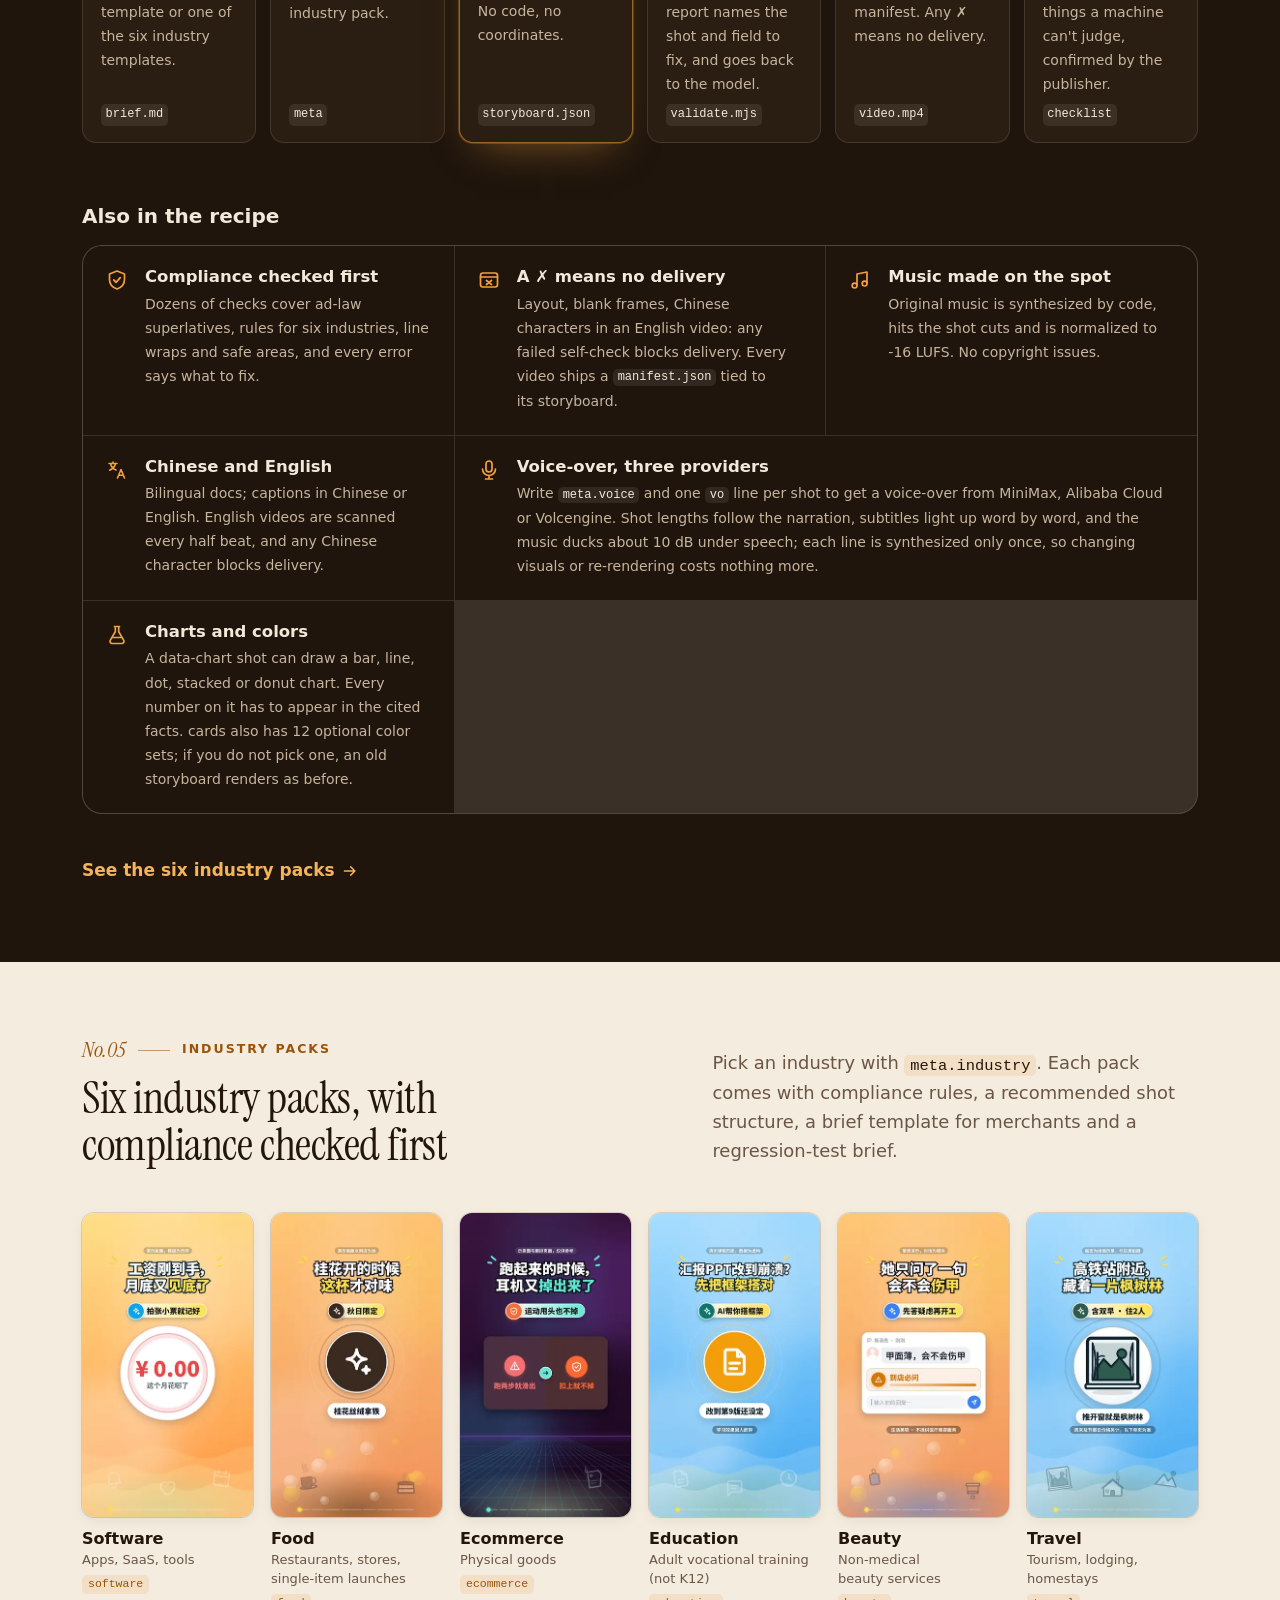
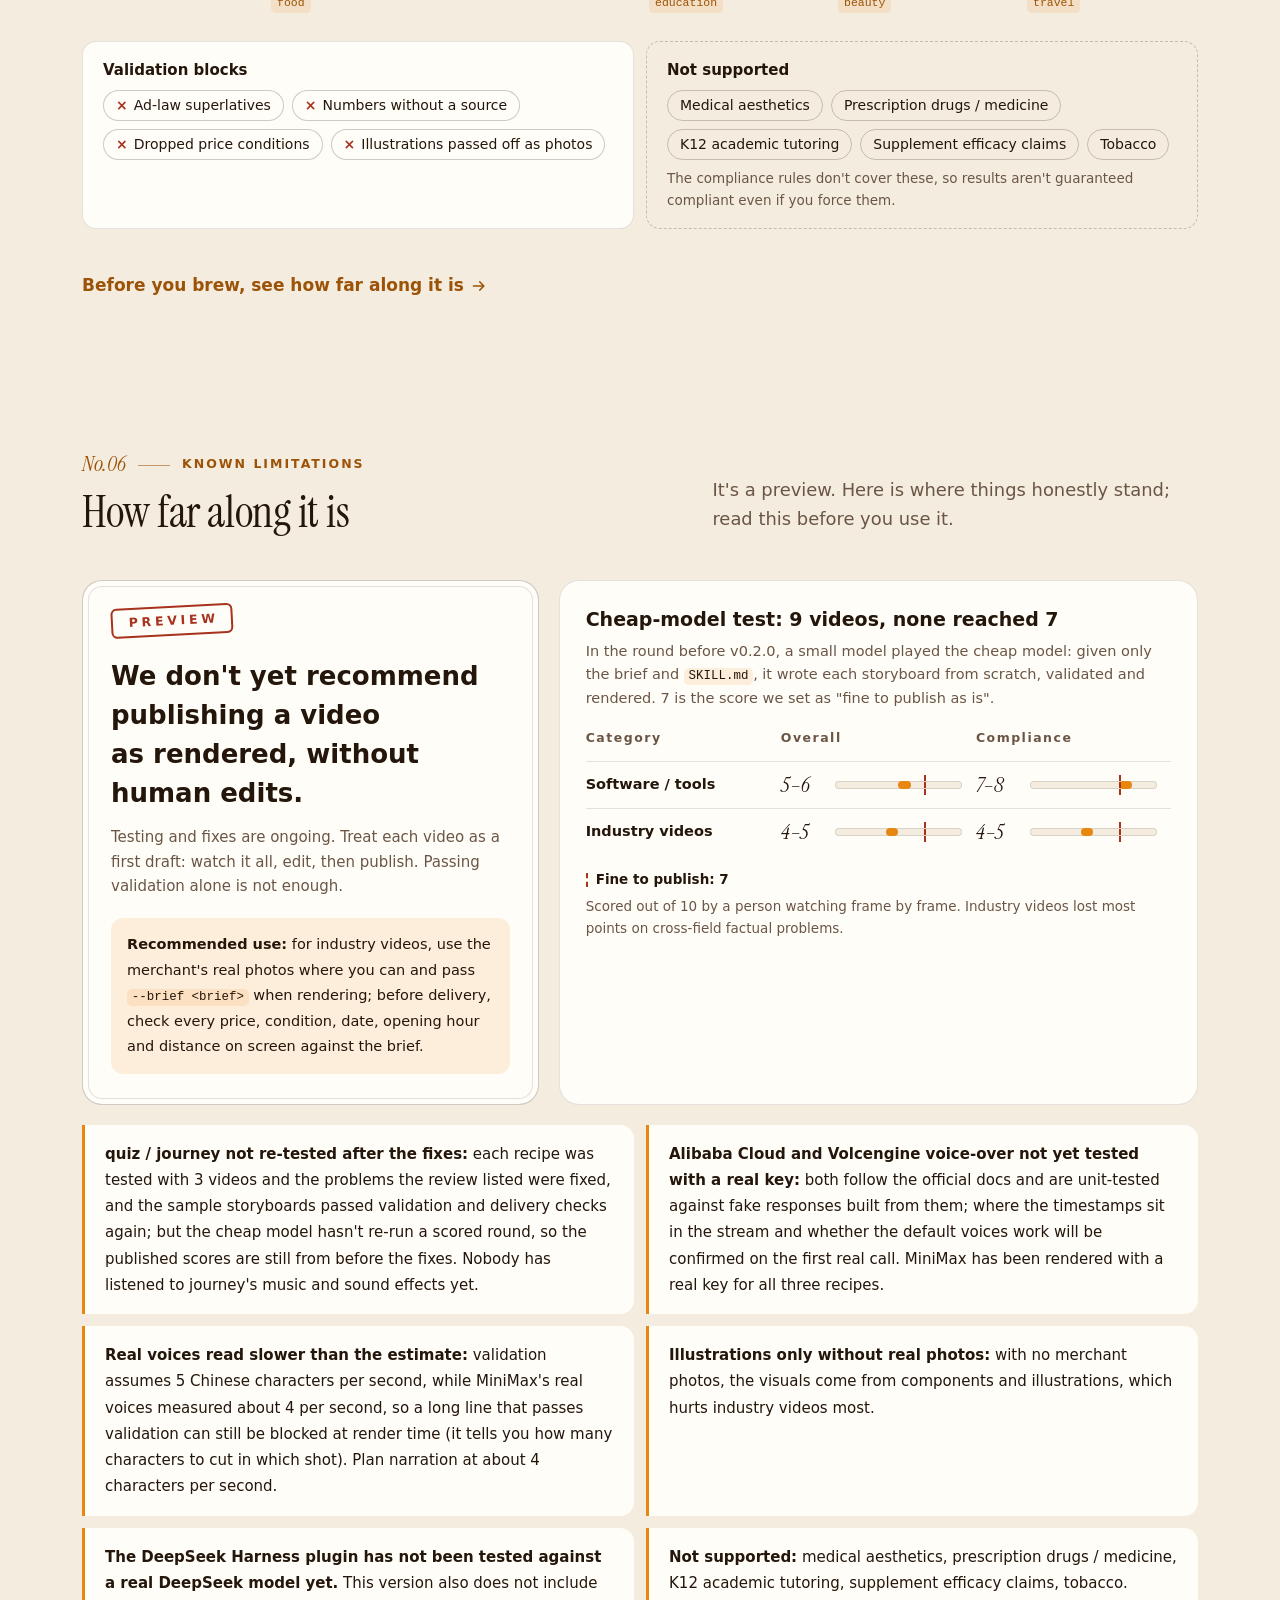
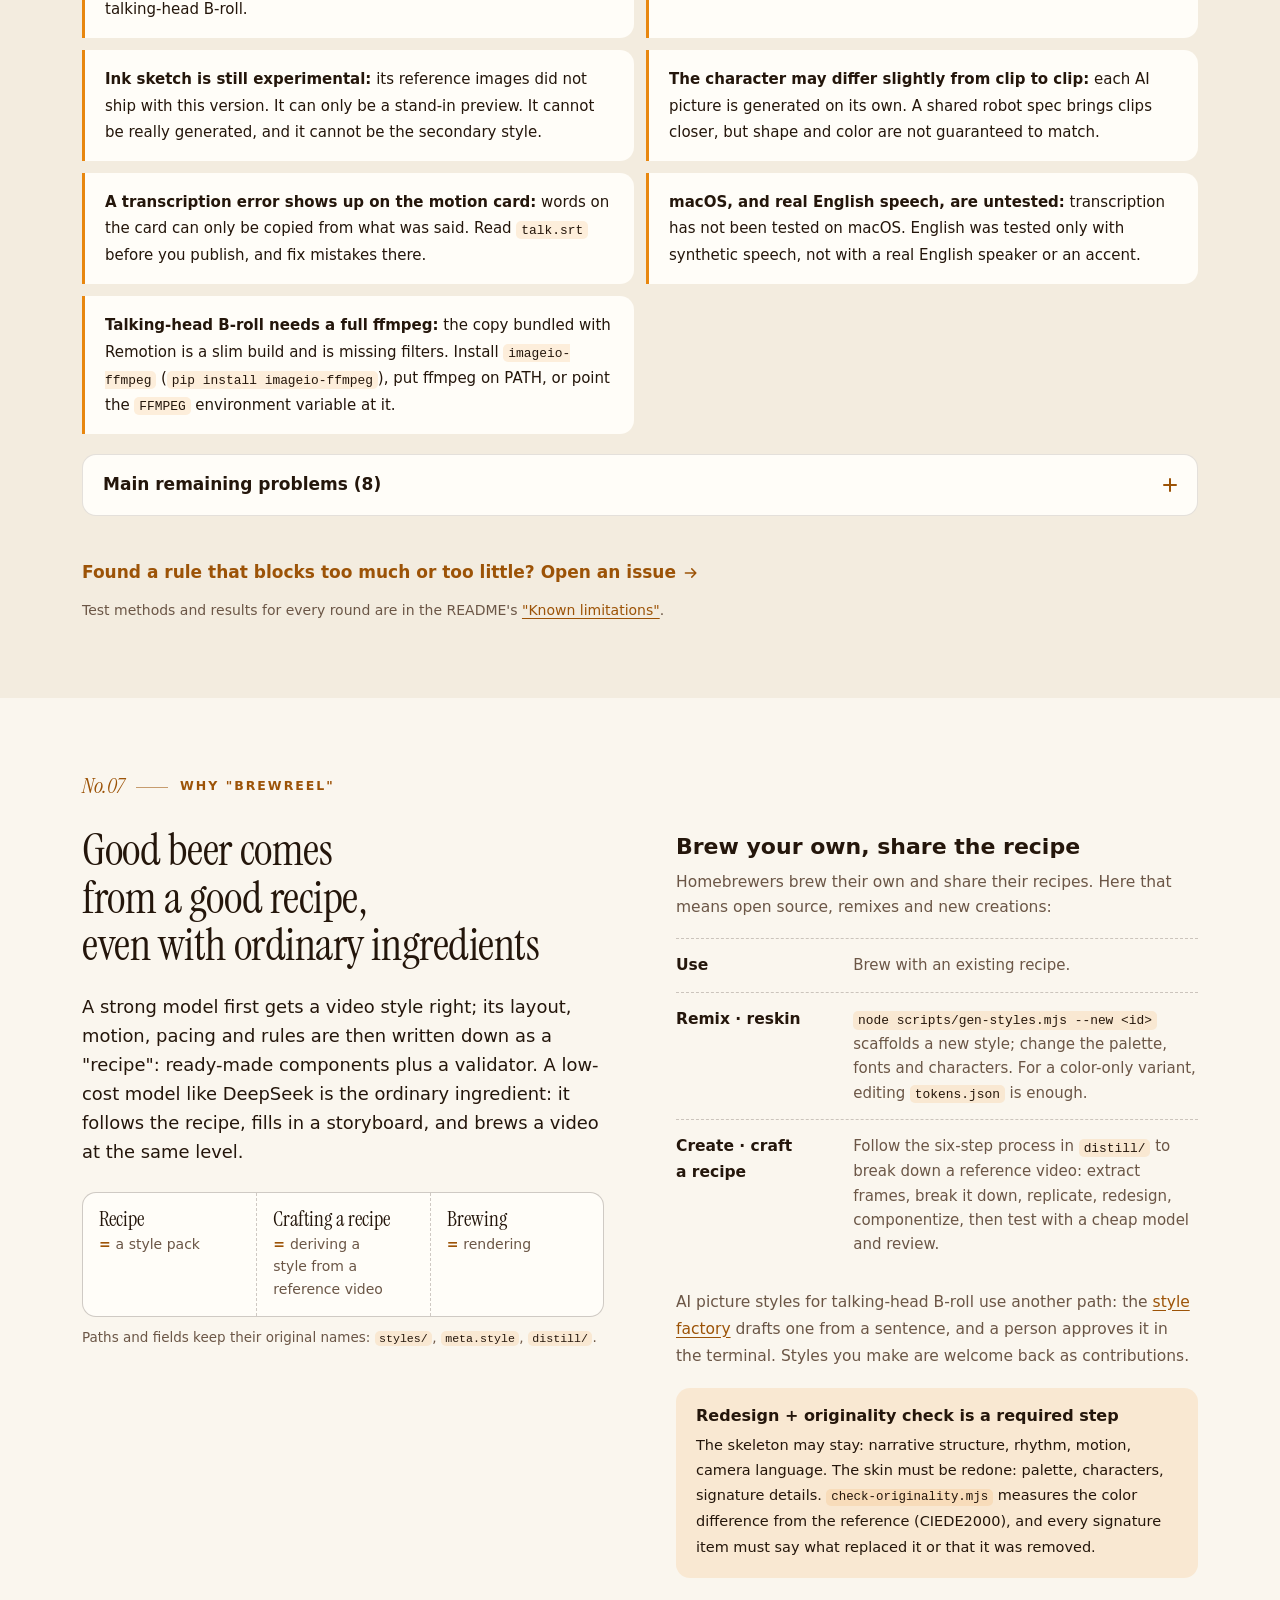
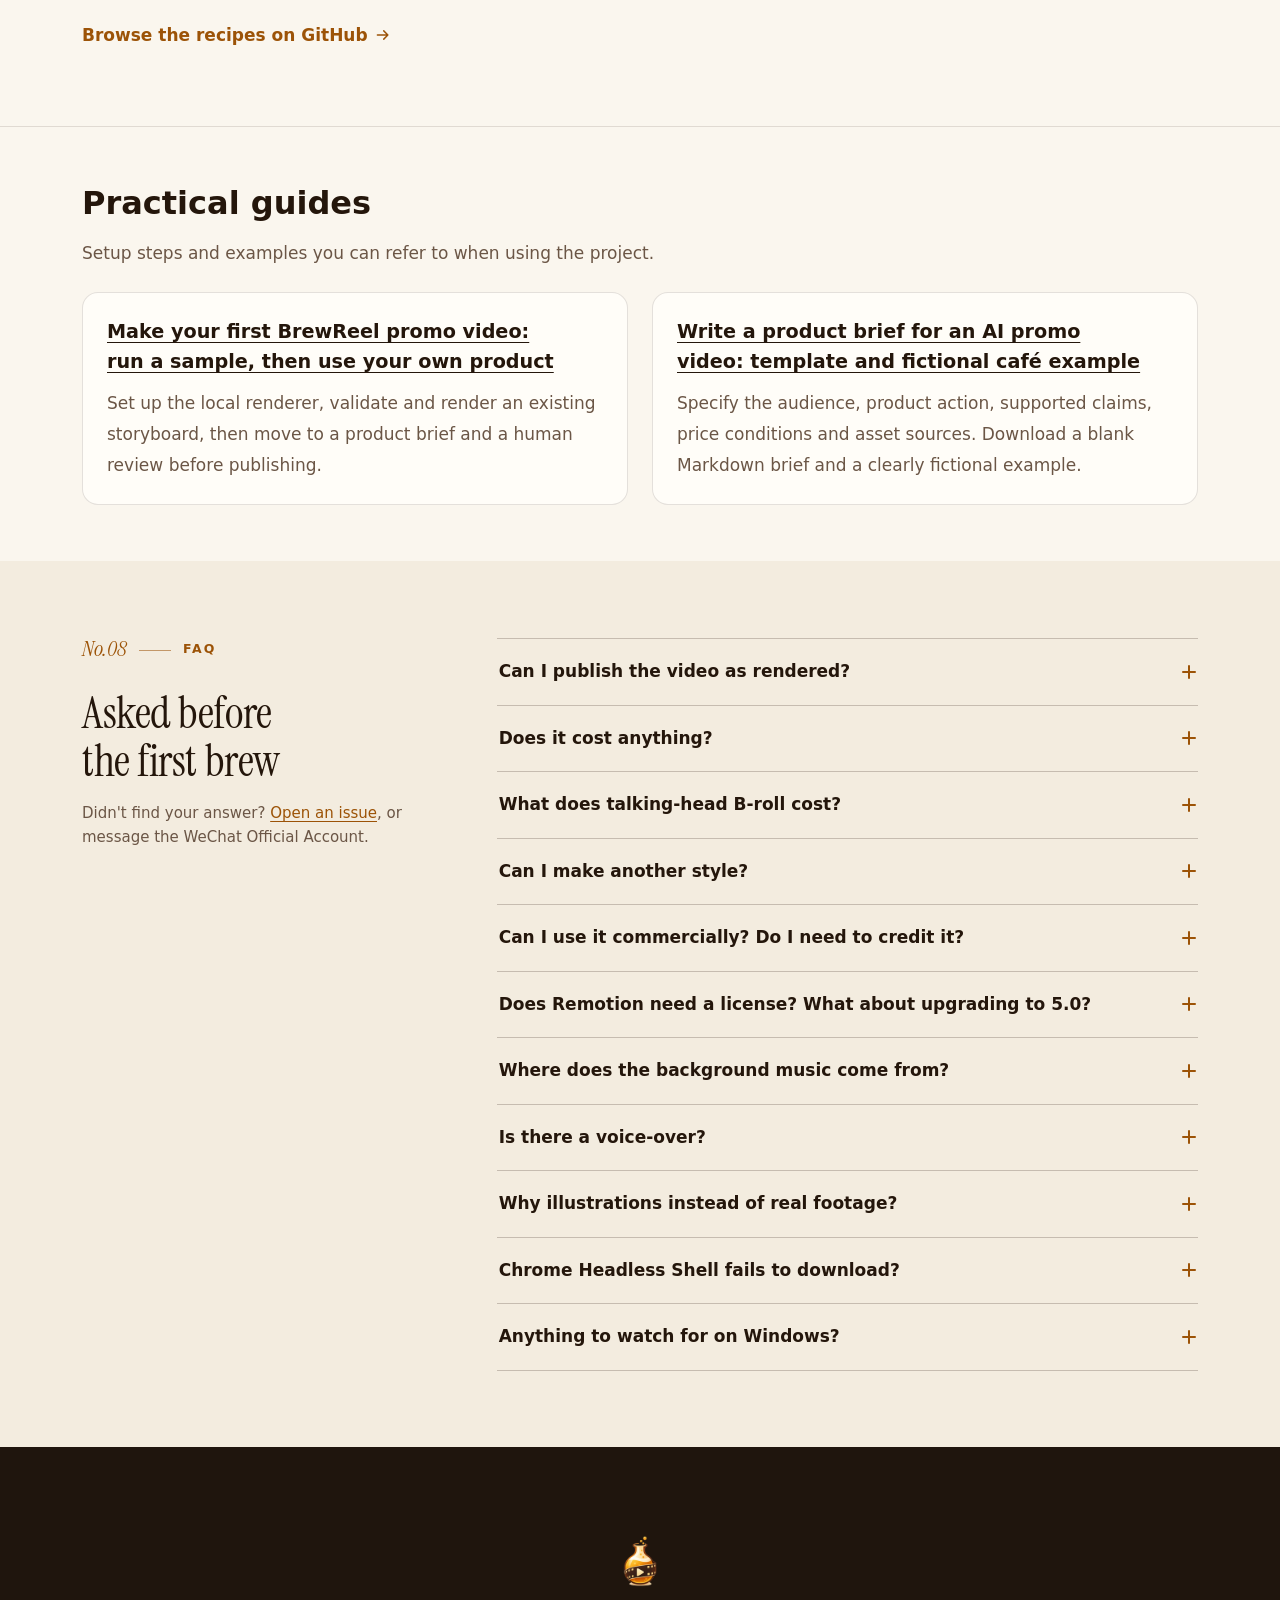
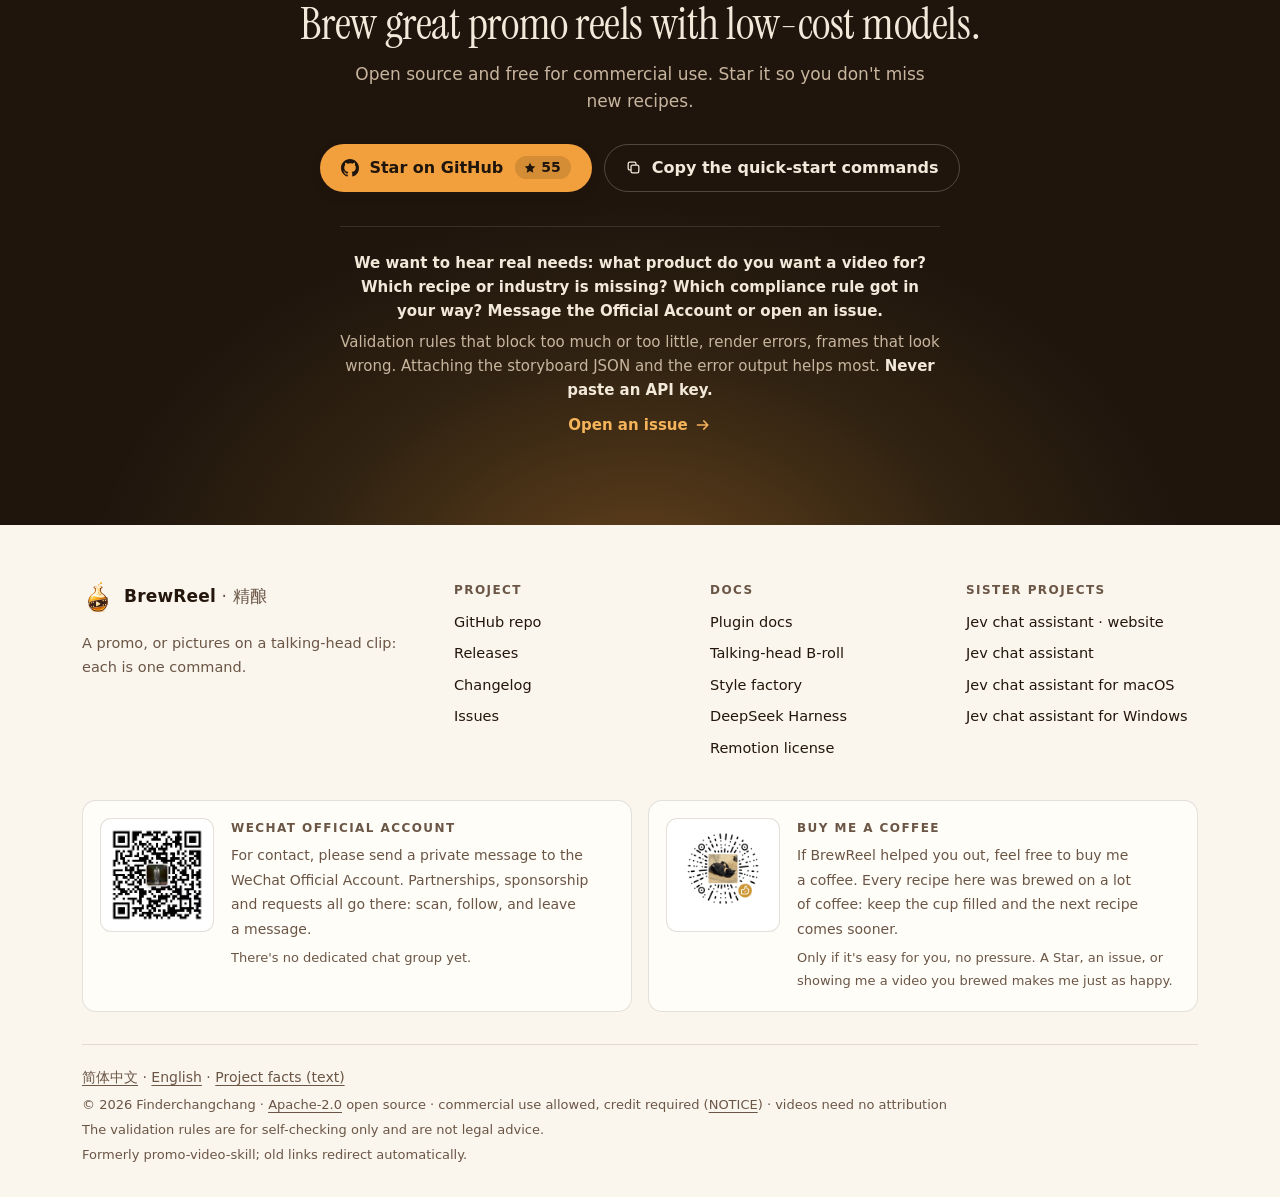
==== commit f3ba4d0a: "docs: v0.14.1 version fallback Co-Authored-By: Claude Opus 5.5 <noreply@anthropic.com>" ====
--- a/en.html
+++ b/en.html
@@ -120,9 +120,9 @@
 <link rel="preconnect" href="https://fonts.gstatic.com" crossorigin>
 <link rel="stylesheet" href="https://fonts.googleapis.com/css2?family=Instrument+Serif:ital@0;1&amp;display=swap" media="print" onload="this.media='all'">
 <noscript><link rel="stylesheet" href="https://fonts.googleapis.com/css2?family=Instrument+Serif:ital@0;1&amp;display=swap"></noscript>
-<link rel="stylesheet" href="style.css?v=20261010b">
-<script defer src="i18n.js?v=20261010b"></script>
-<script defer src="main.js?v=20261010b"></script>
+<link rel="stylesheet" href="style.css?v=20261011a">
+<script defer src="i18n.js?v=20261011a"></script>
+<script defer src="main.js?v=20261011a"></script>
 <script defer src="https://umami.jisikeji.cn/script.js" data-website-id="c80c17ab-9413-4d0b-a359-171bc2a23bc9"></script>
 </head>
 <body>
@@ -184,7 +184,7 @@
 <section class="hero" id="top">
   <div class="wrap hero-grid">
     <div class="hero-copy">
-      <p class="eyebrow"><span data-i18n="hero.eyebrow">Apache-2.0 · Commercial use OK · Preview</span><span class="eyebrow-ver" data-brew-version>v0.14.0</span></p>
+      <p class="eyebrow"><span data-i18n="hero.eyebrow">Apache-2.0 · Commercial use OK · Preview</span><span class="eyebrow-ver" data-brew-version>v0.14.1</span></p>
       <h1 class="hero-title" data-i18n="hero.title">Brew great promo reels<br><span class='hl'>with low-cost models</span></h1>
       <p class="hero-sub" data-i18n="hero.sub">Two paths, each one command: write a product brief and render a vertical promo, or drop in one talking-head clip and get pictures that explain it.</p>
 
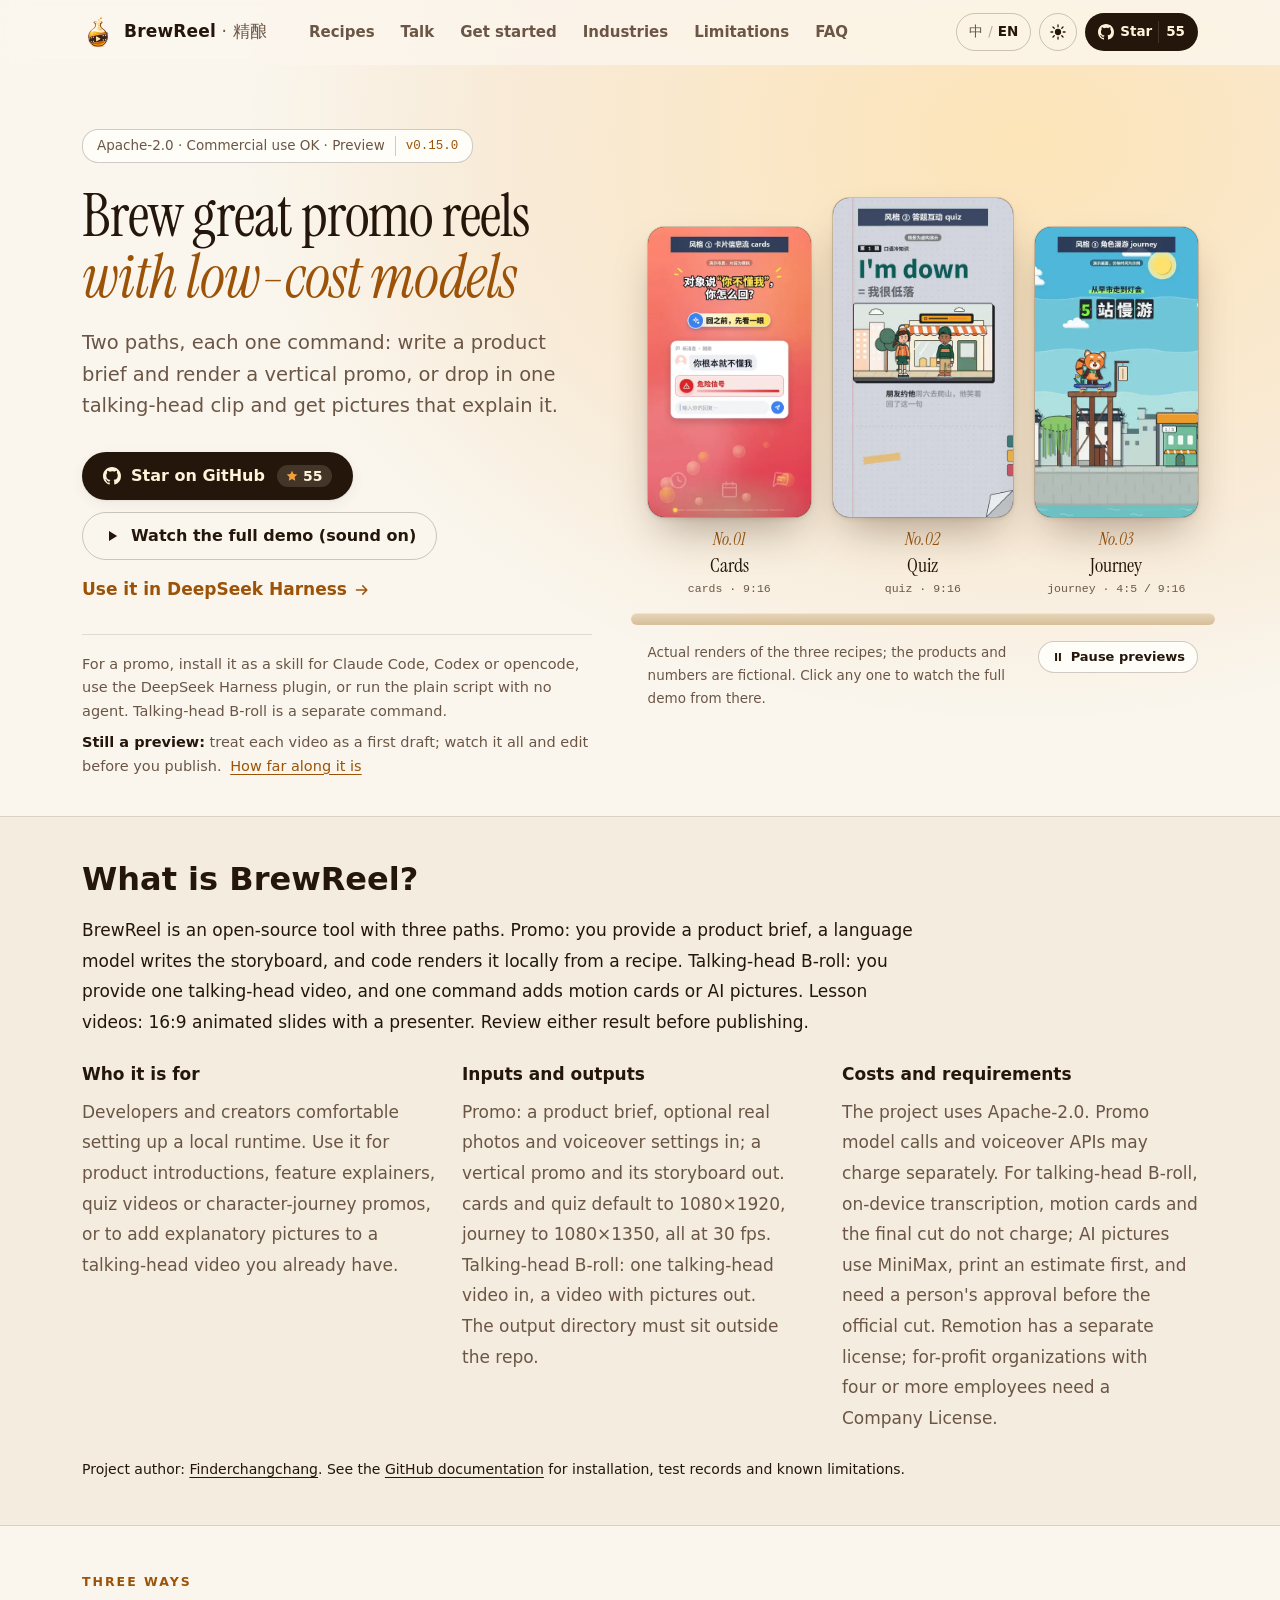
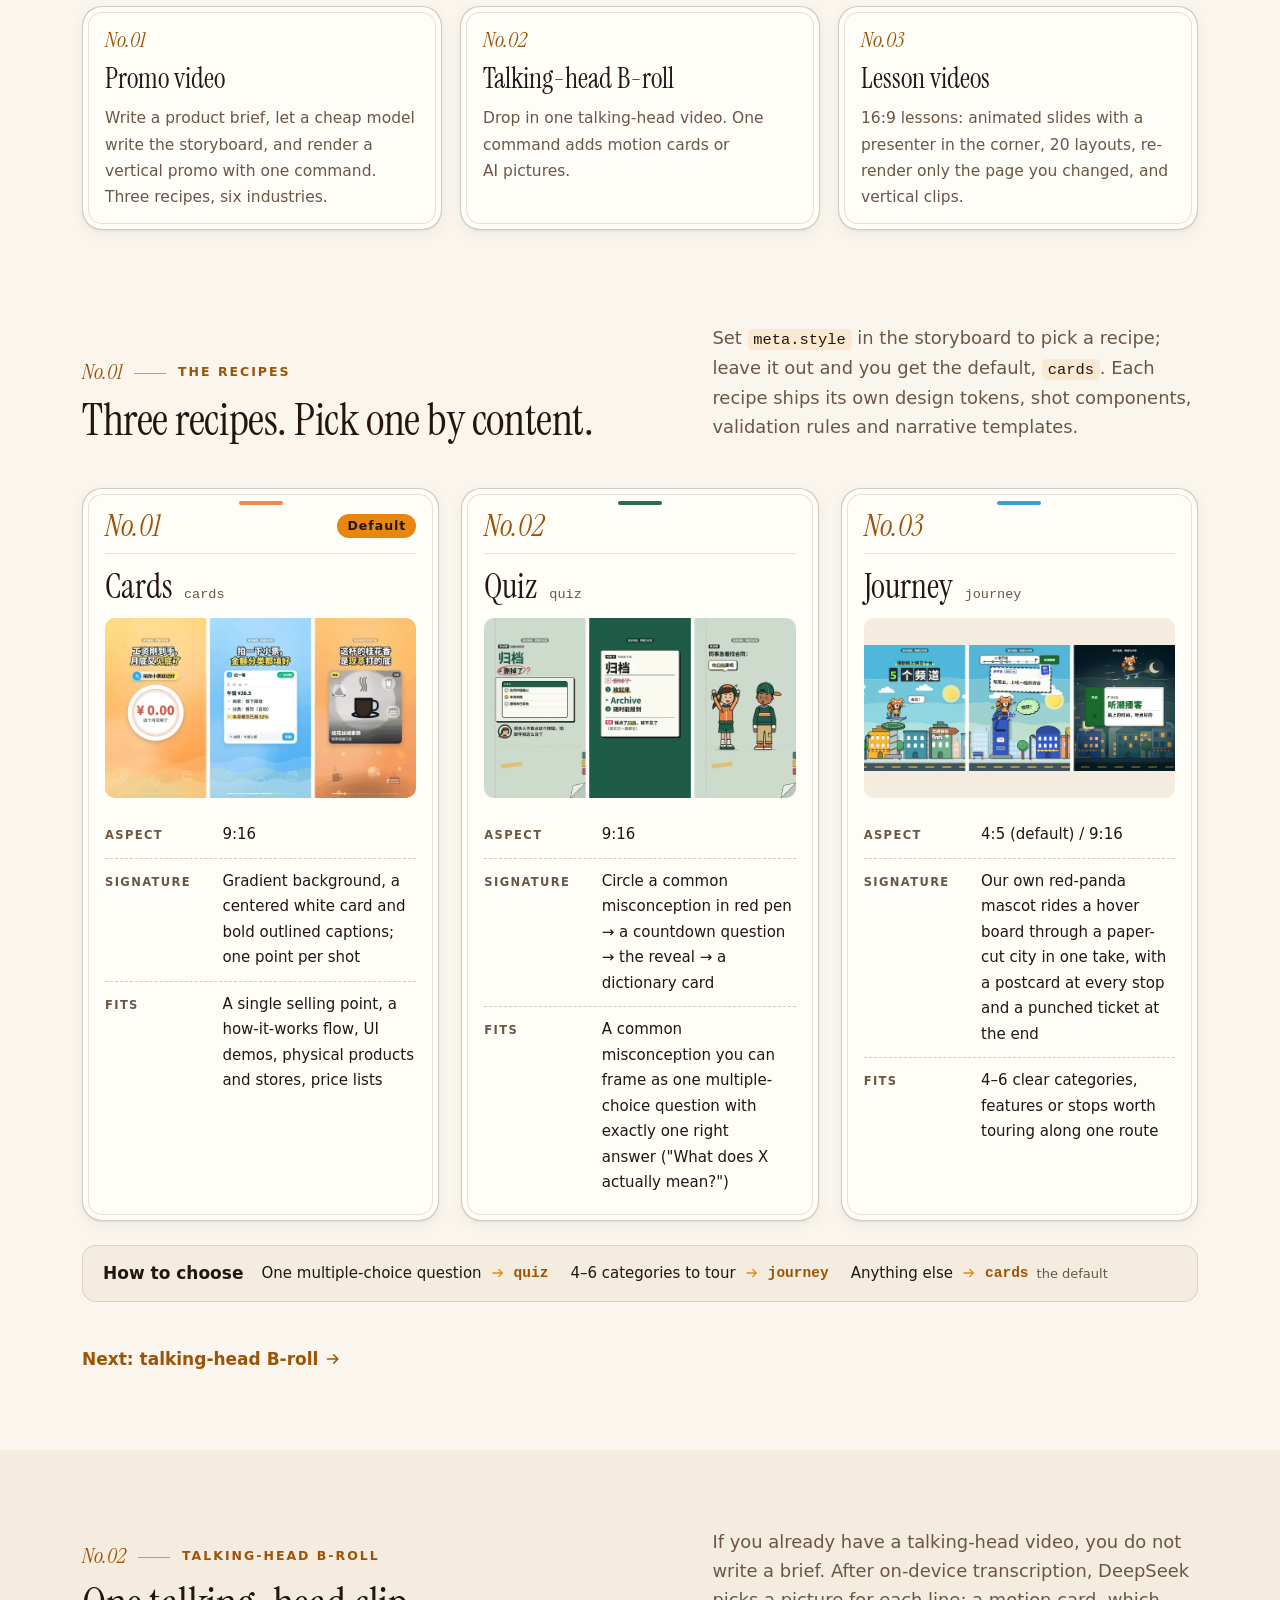
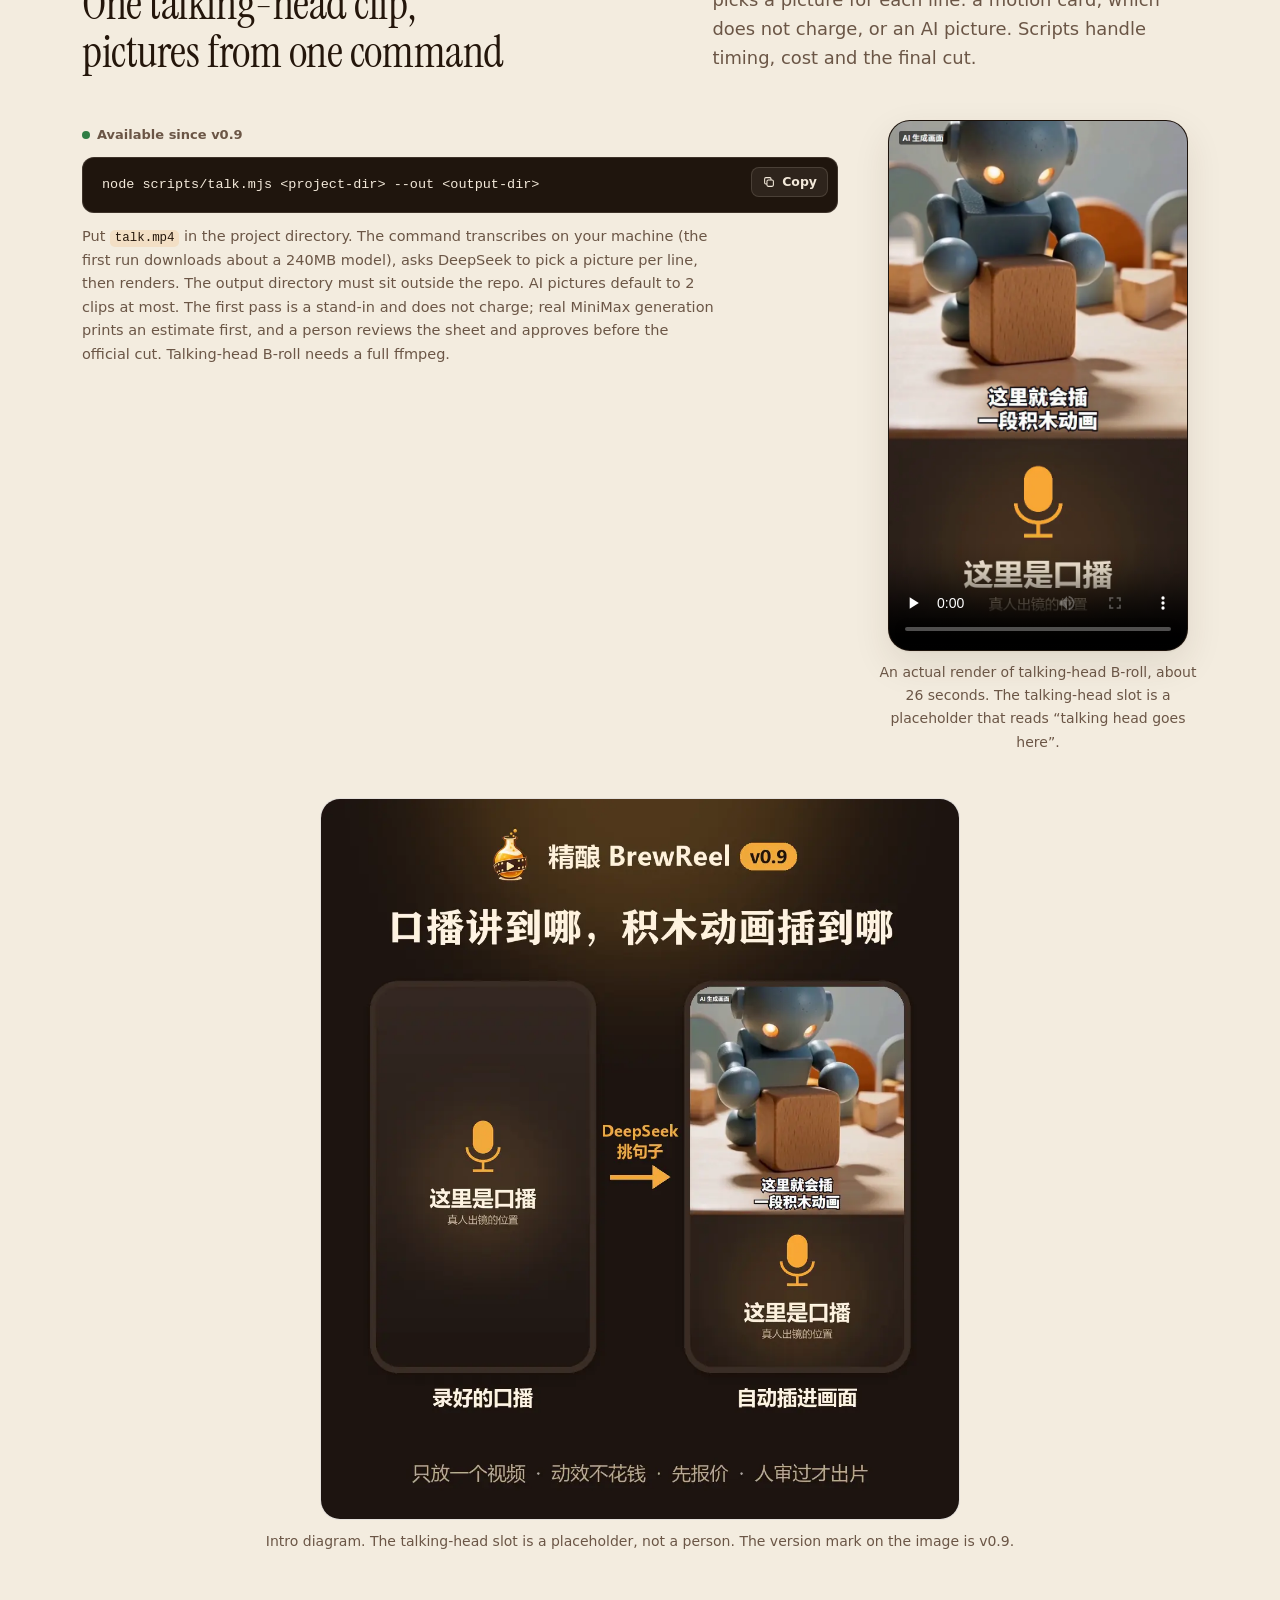
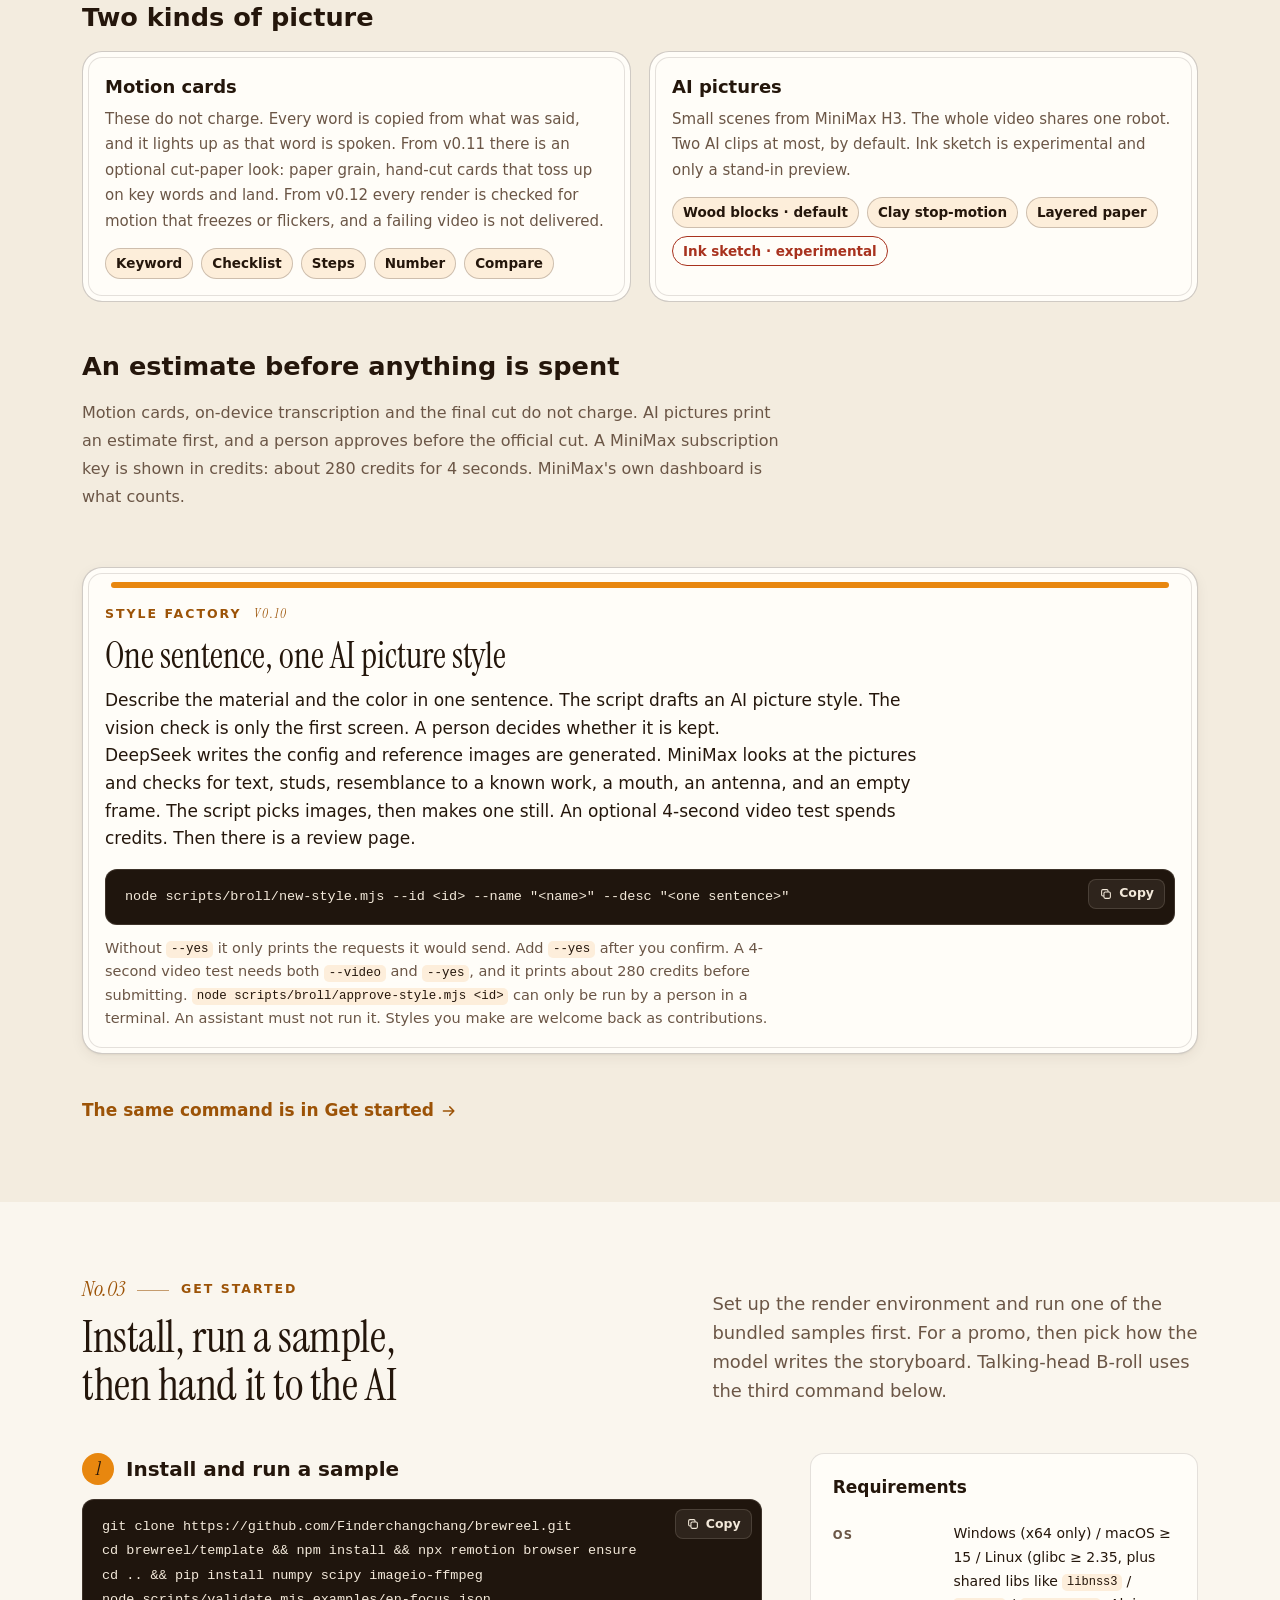
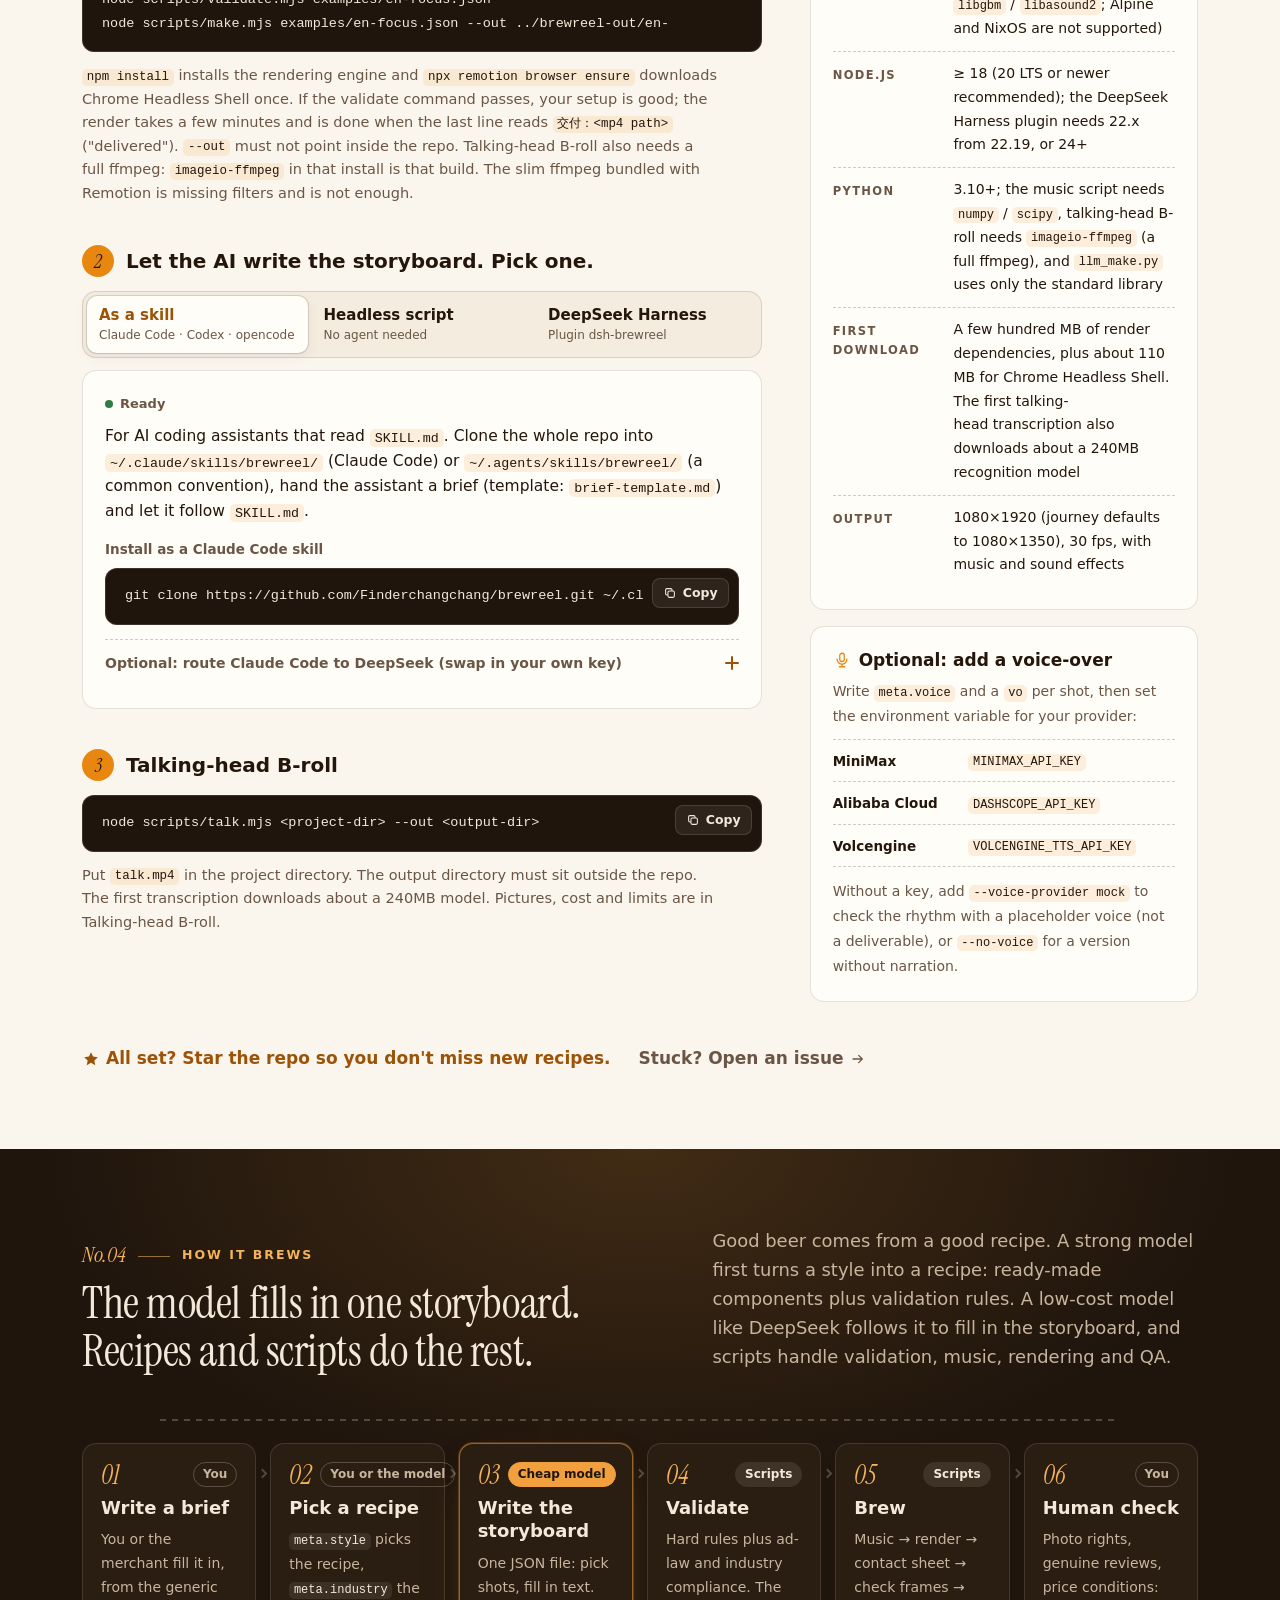
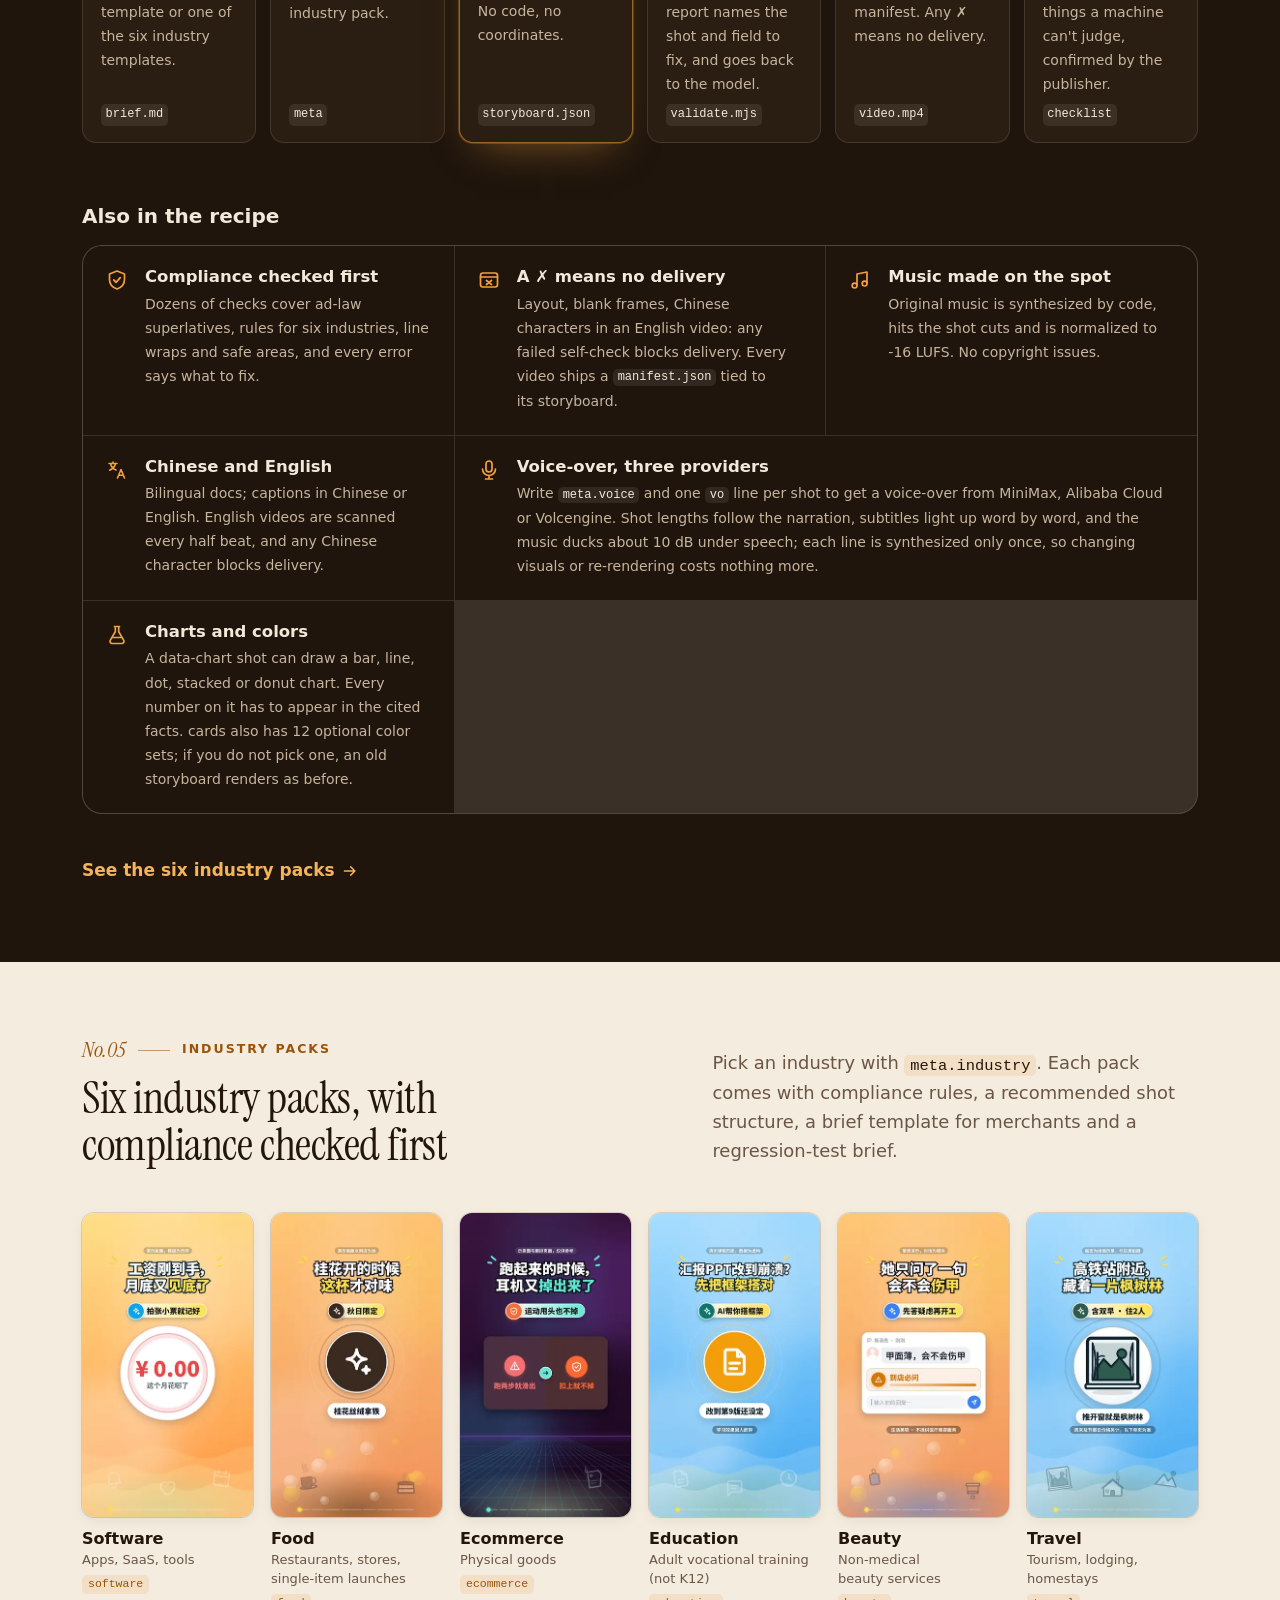
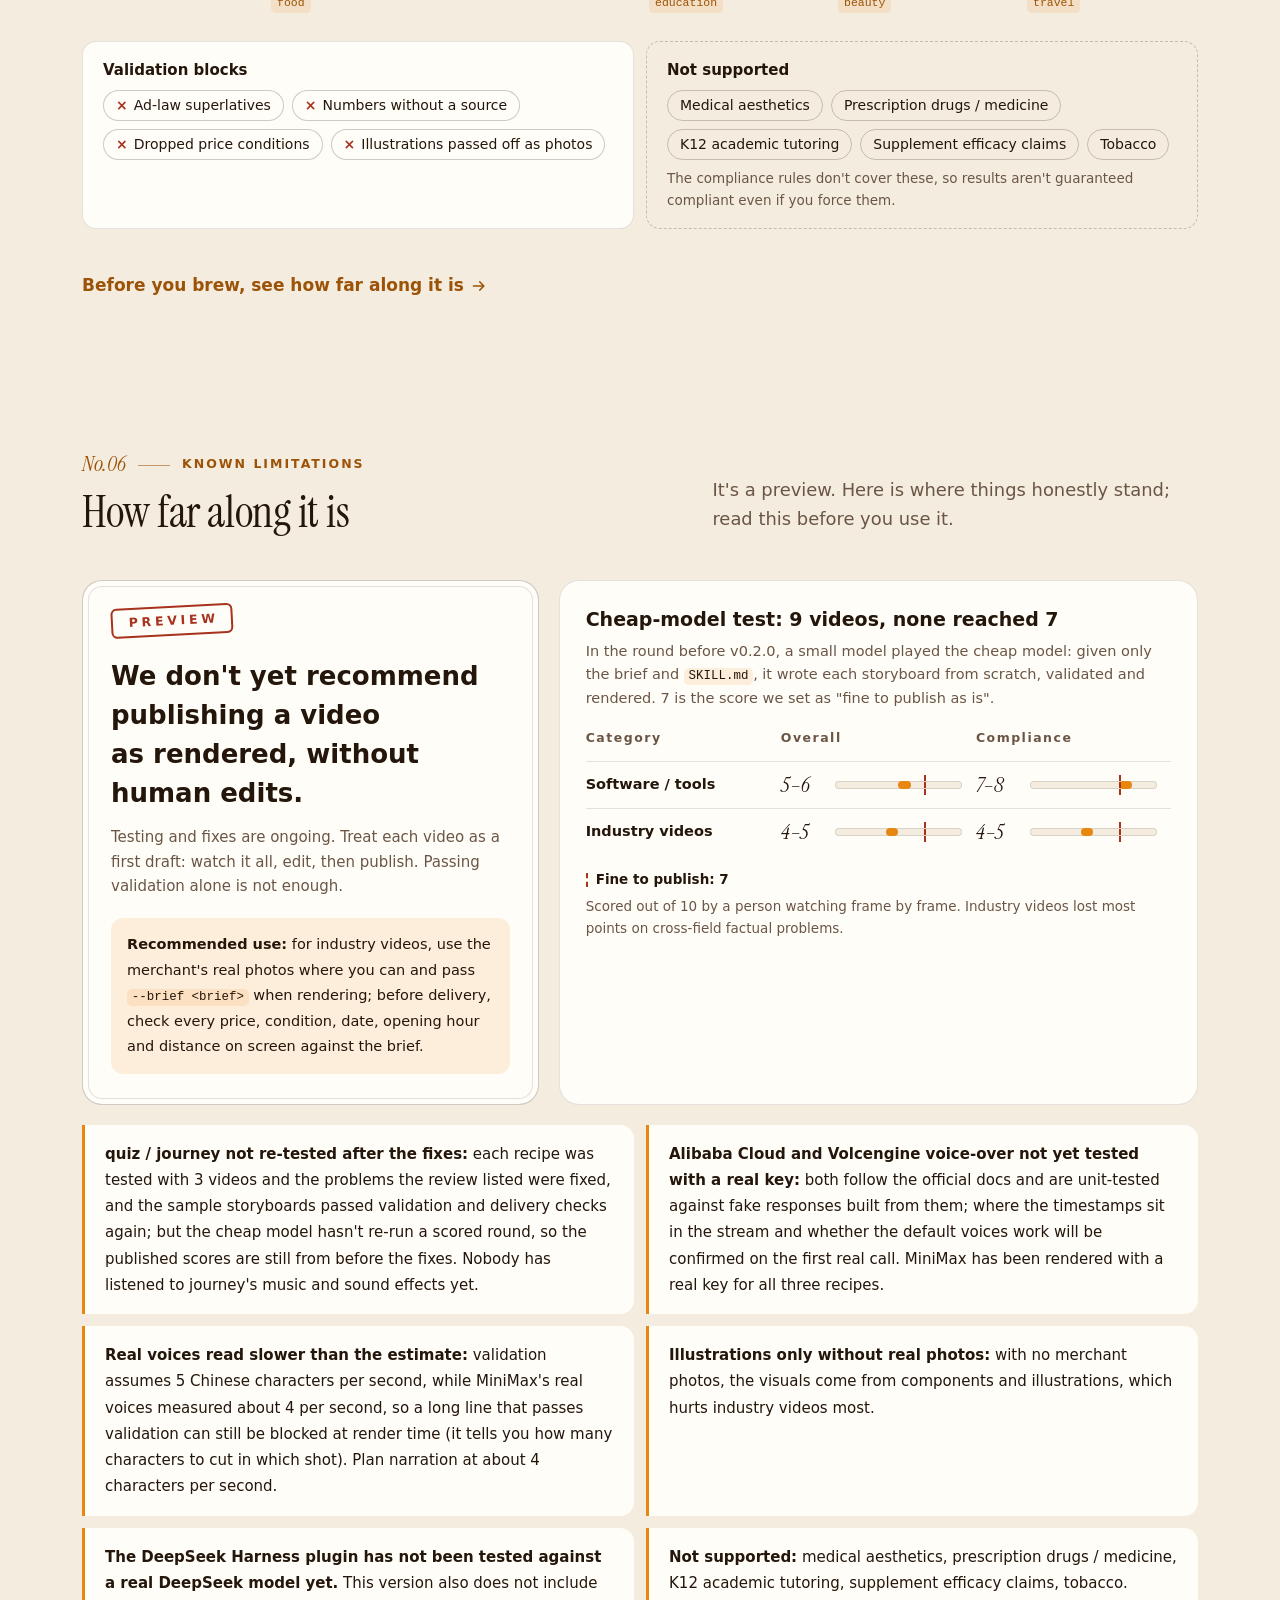
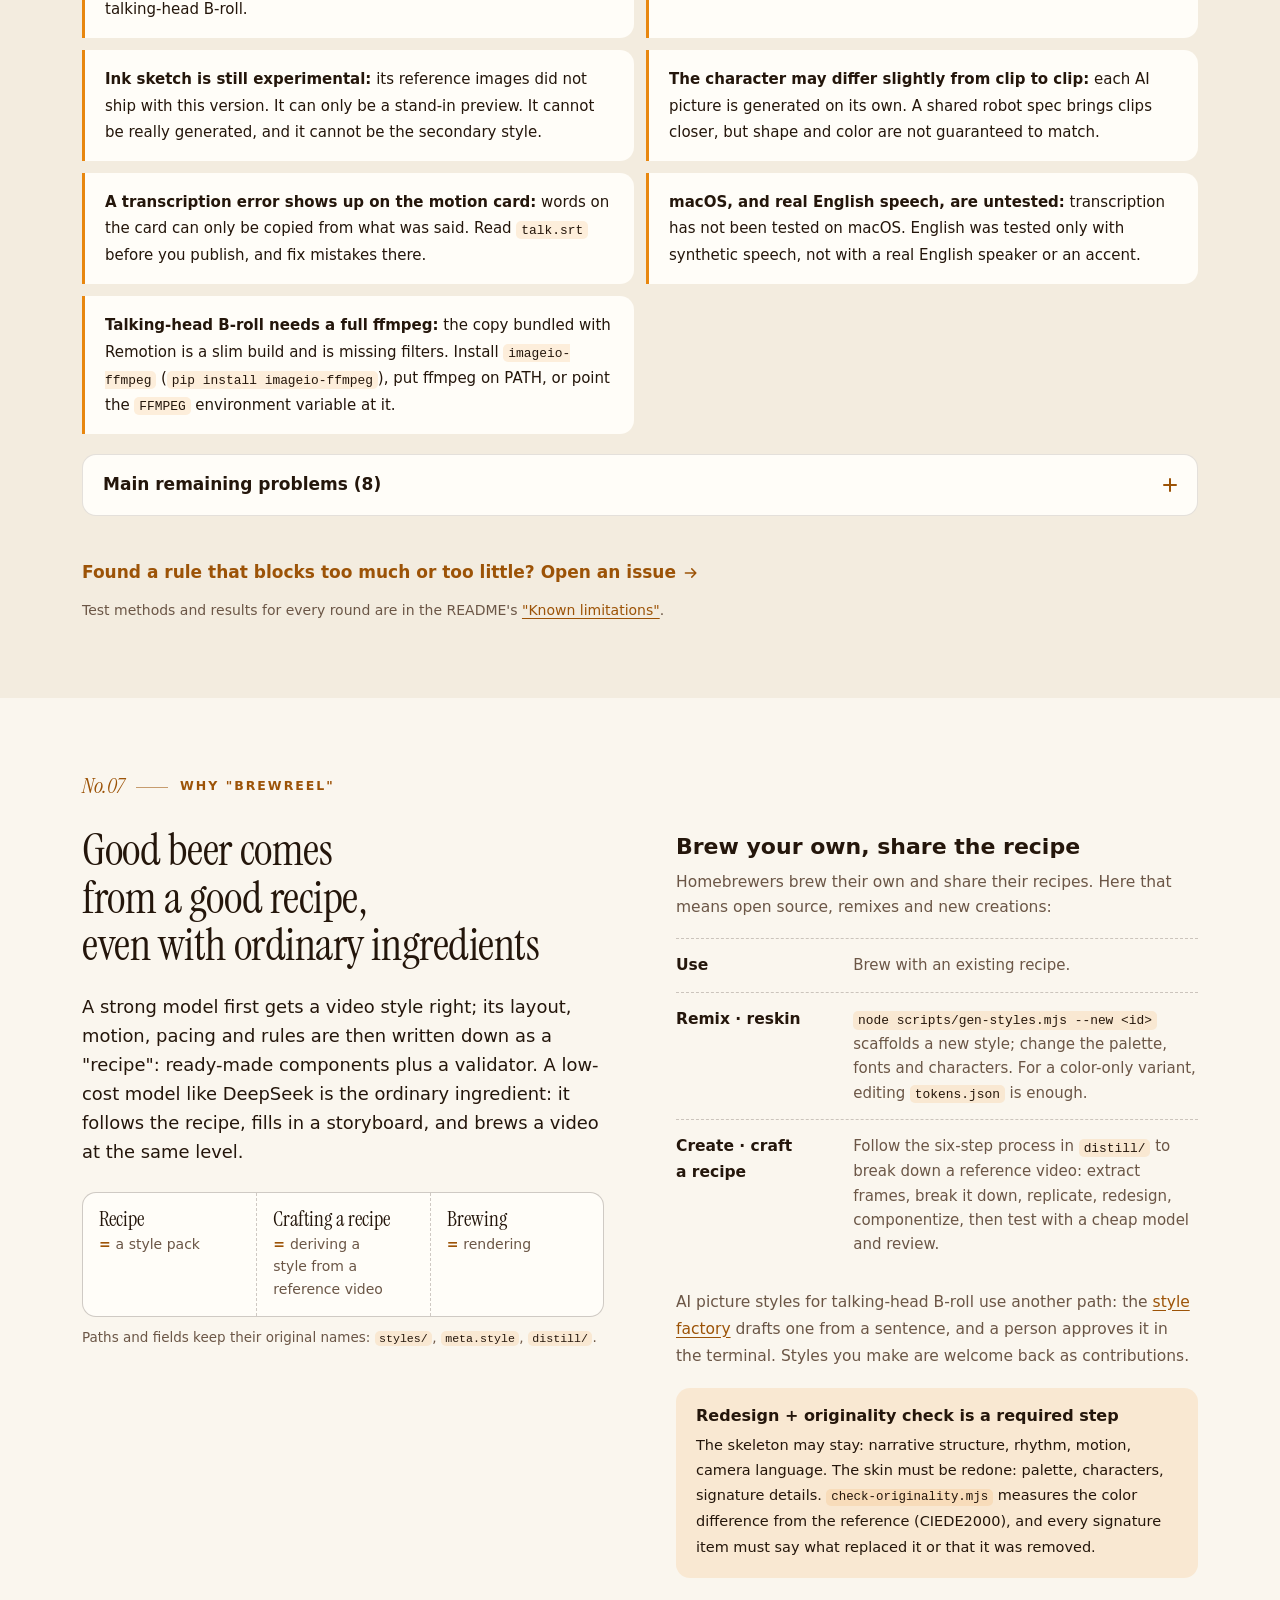
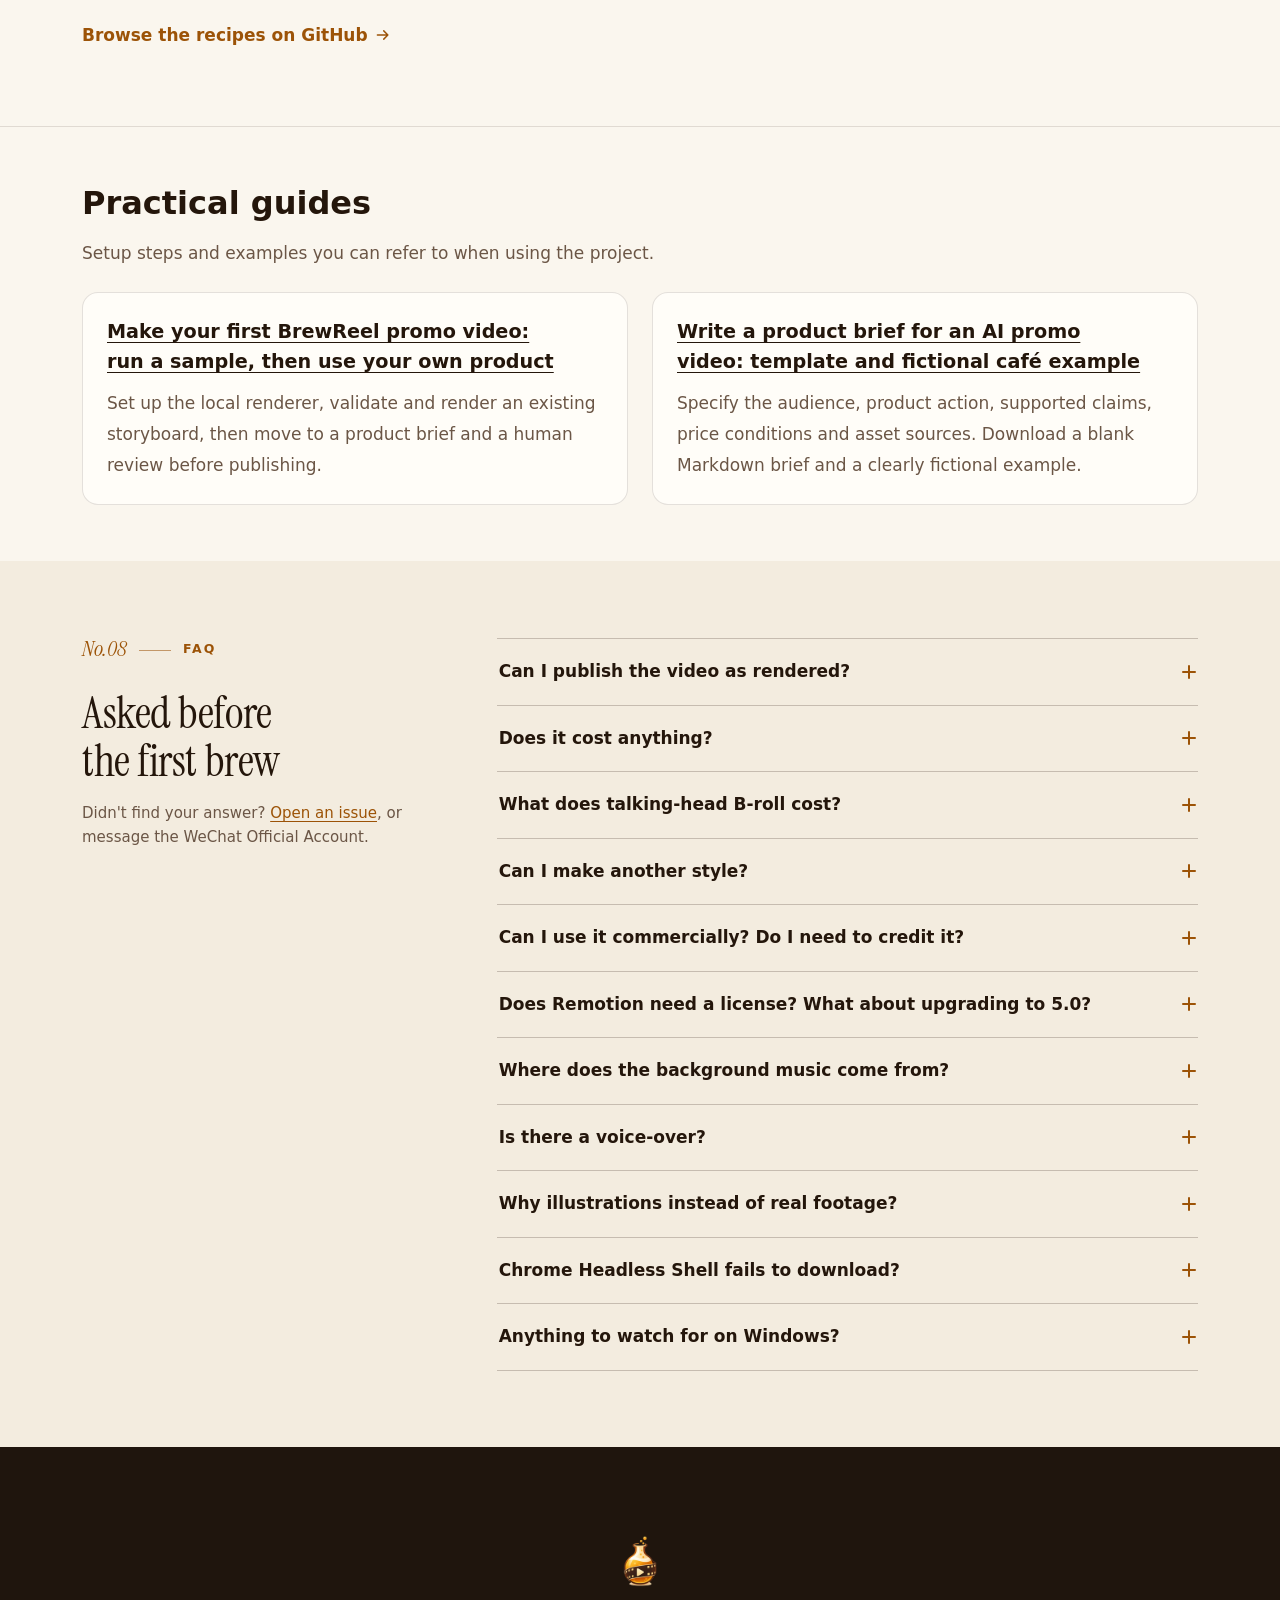
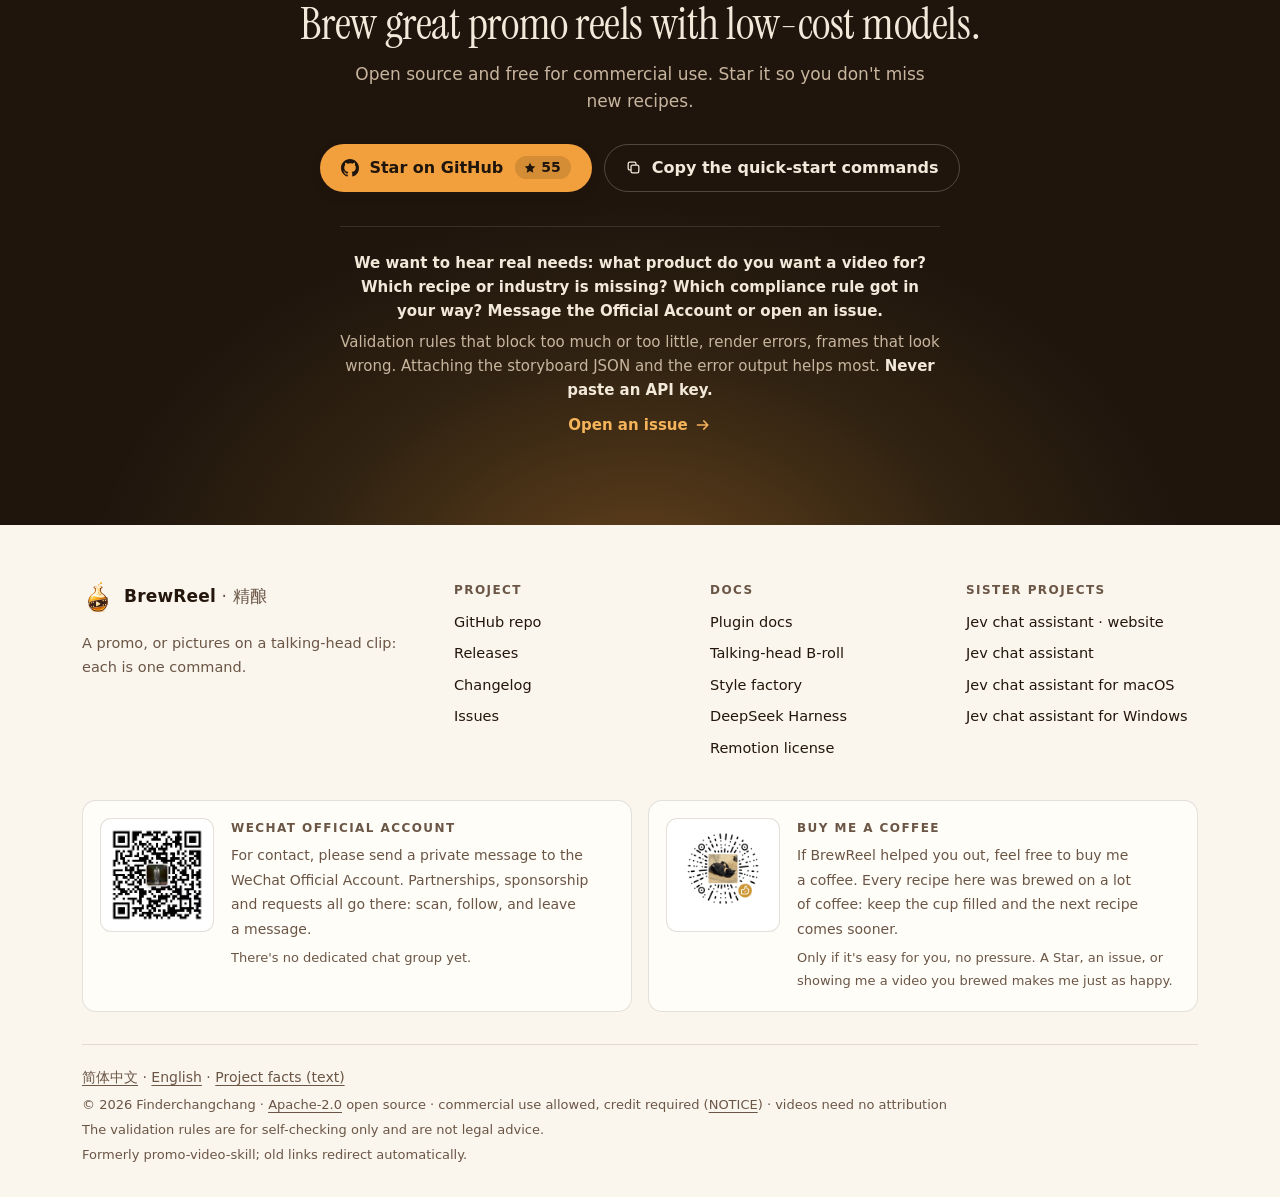
==== commit 835c09b3: "docs: v0.15.0 version fallback Co-Authored-By: Claude Opus 5.5 <noreply@anthropic.com>" ====
--- a/en.html
+++ b/en.html
@@ -120,9 +120,9 @@
 <link rel="preconnect" href="https://fonts.gstatic.com" crossorigin>
 <link rel="stylesheet" href="https://fonts.googleapis.com/css2?family=Instrument+Serif:ital@0;1&amp;display=swap" media="print" onload="this.media='all'">
 <noscript><link rel="stylesheet" href="https://fonts.googleapis.com/css2?family=Instrument+Serif:ital@0;1&amp;display=swap"></noscript>
-<link rel="stylesheet" href="style.css?v=20261011a">
-<script defer src="i18n.js?v=20261011a"></script>
-<script defer src="main.js?v=20261011a"></script>
+<link rel="stylesheet" href="style.css?v=20261011b">
+<script defer src="i18n.js?v=20261011b"></script>
+<script defer src="main.js?v=20261011b"></script>
 <script defer src="https://umami.jisikeji.cn/script.js" data-website-id="c80c17ab-9413-4d0b-a359-171bc2a23bc9"></script>
 </head>
 <body>
@@ -184,7 +184,7 @@
 <section class="hero" id="top">
   <div class="wrap hero-grid">
     <div class="hero-copy">
-      <p class="eyebrow"><span data-i18n="hero.eyebrow">Apache-2.0 · Commercial use OK · Preview</span><span class="eyebrow-ver" data-brew-version>v0.14.1</span></p>
+      <p class="eyebrow"><span data-i18n="hero.eyebrow">Apache-2.0 · Commercial use OK · Preview</span><span class="eyebrow-ver" data-brew-version>v0.15.0</span></p>
       <h1 class="hero-title" data-i18n="hero.title">Brew great promo reels<br><span class='hl'>with low-cost models</span></h1>
       <p class="hero-sub" data-i18n="hero.sub">Two paths, each one command: write a product brief and render a vertical promo, or drop in one talking-head clip and get pictures that explain it.</p>
 
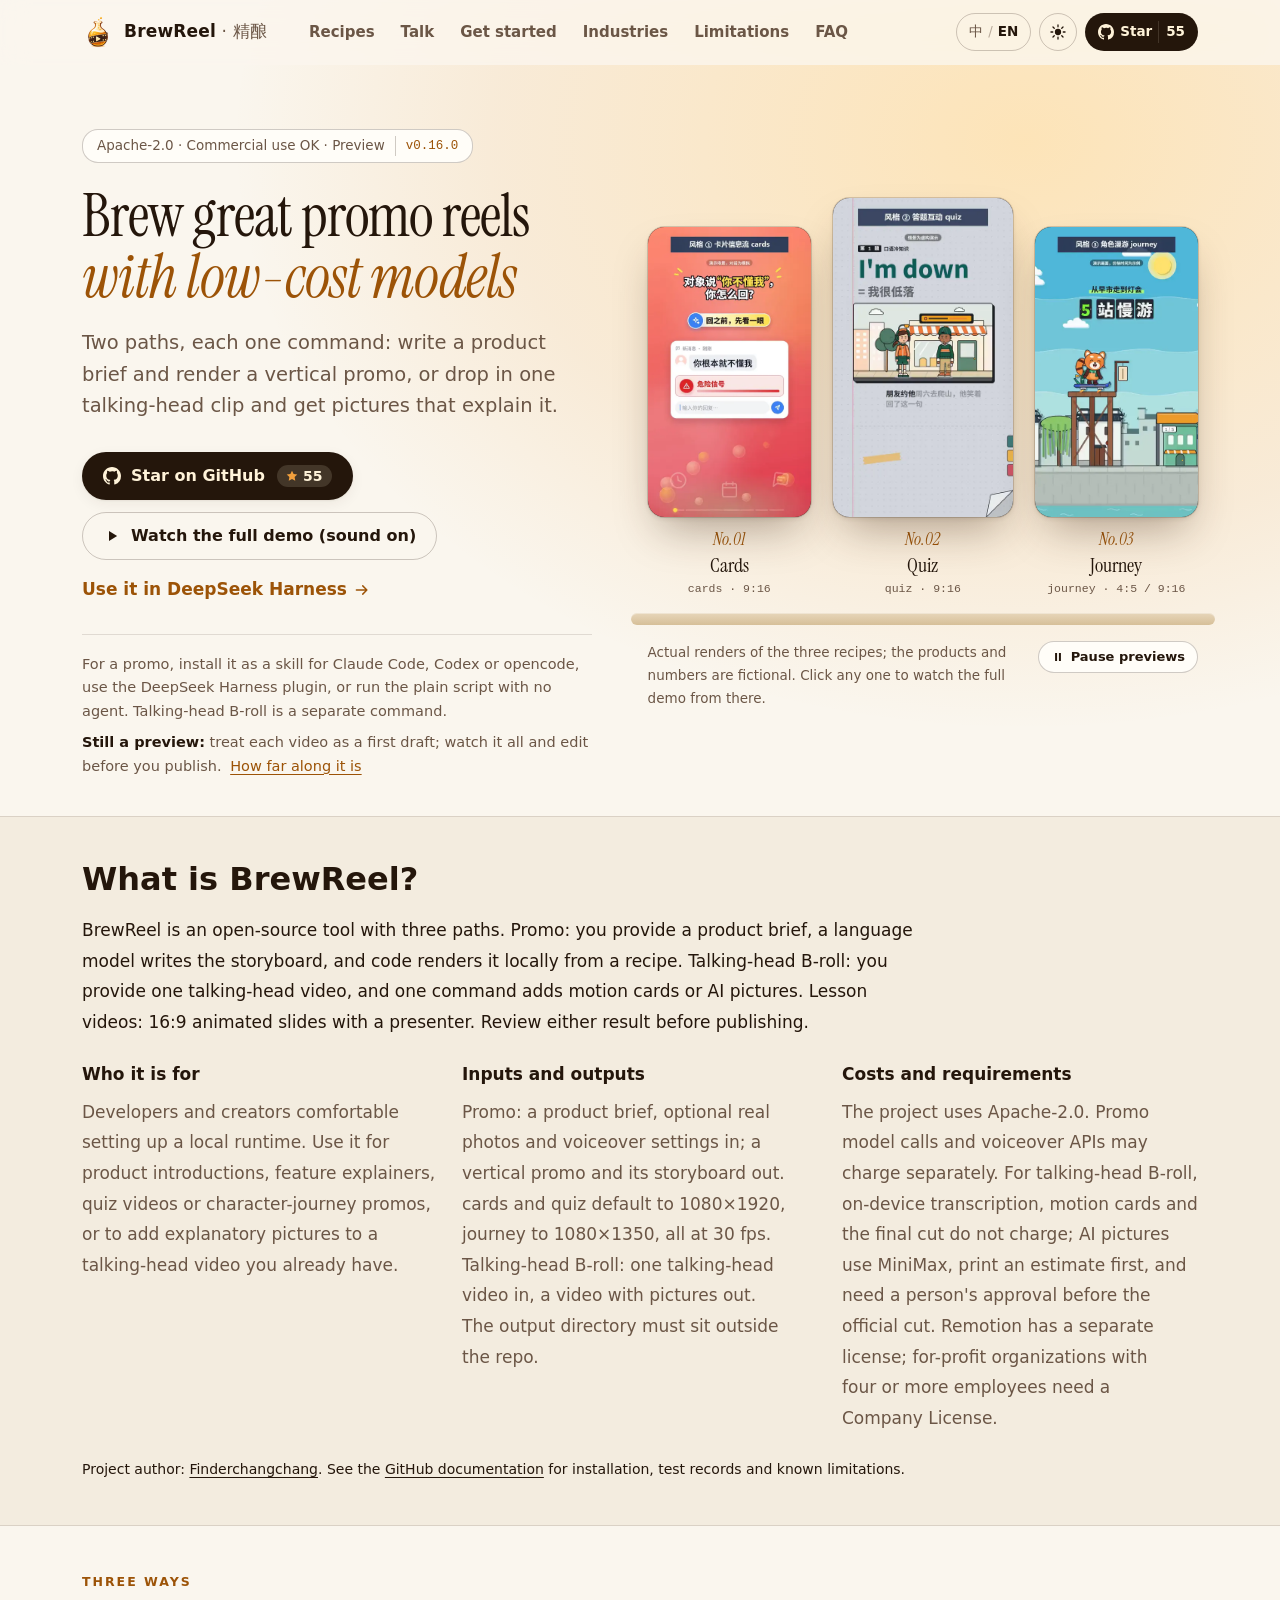
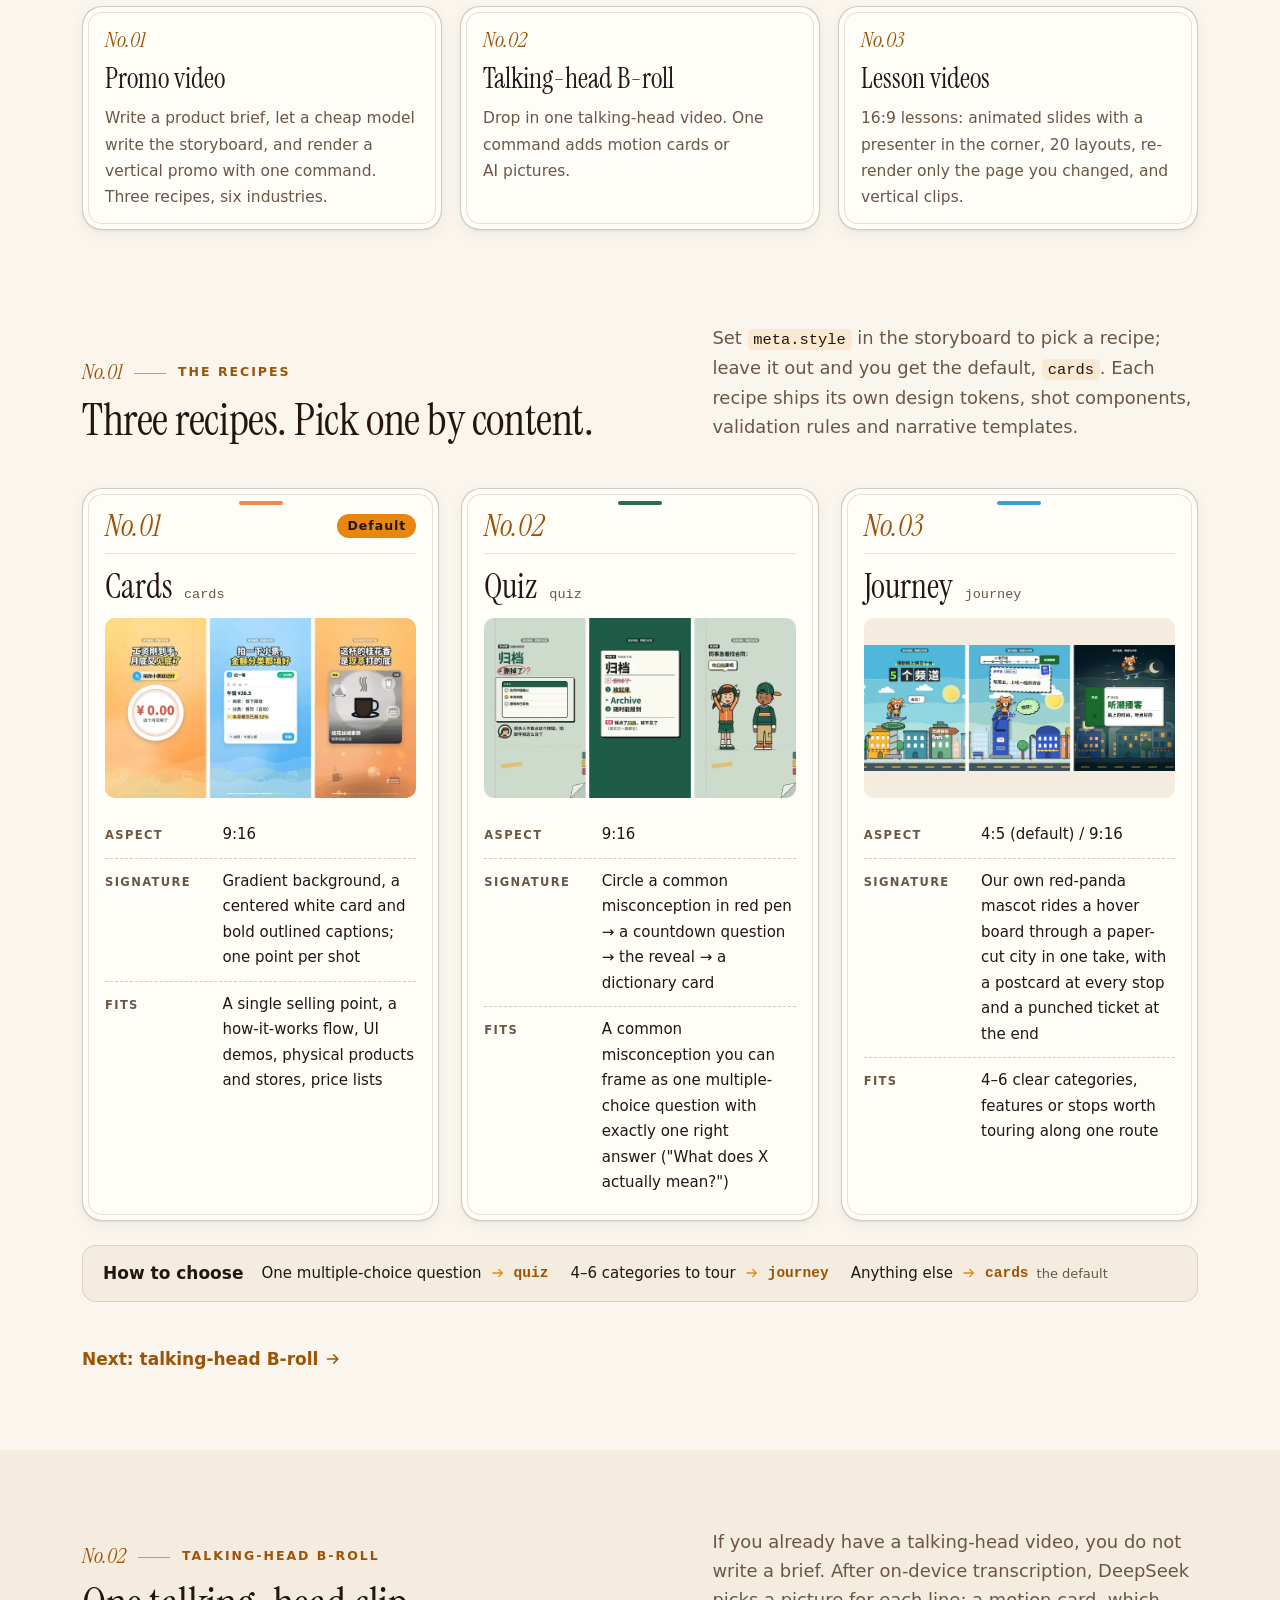
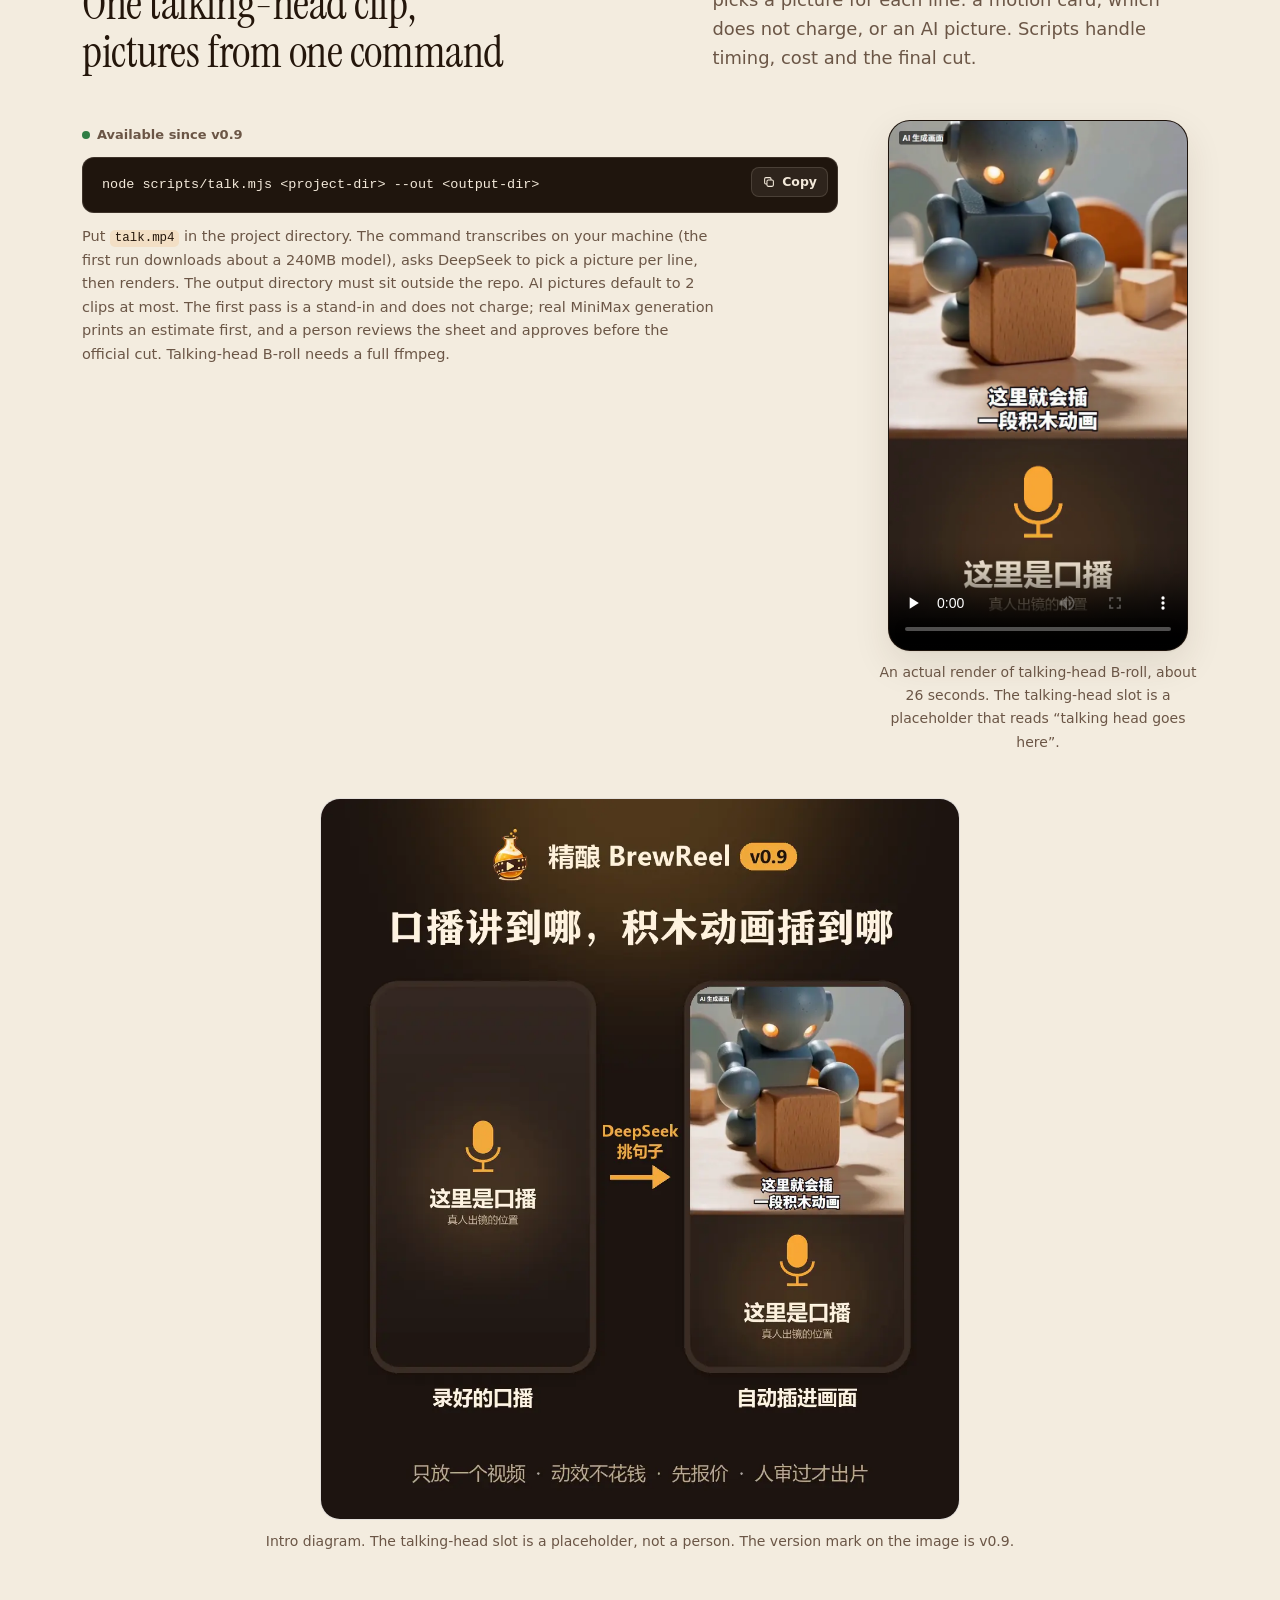
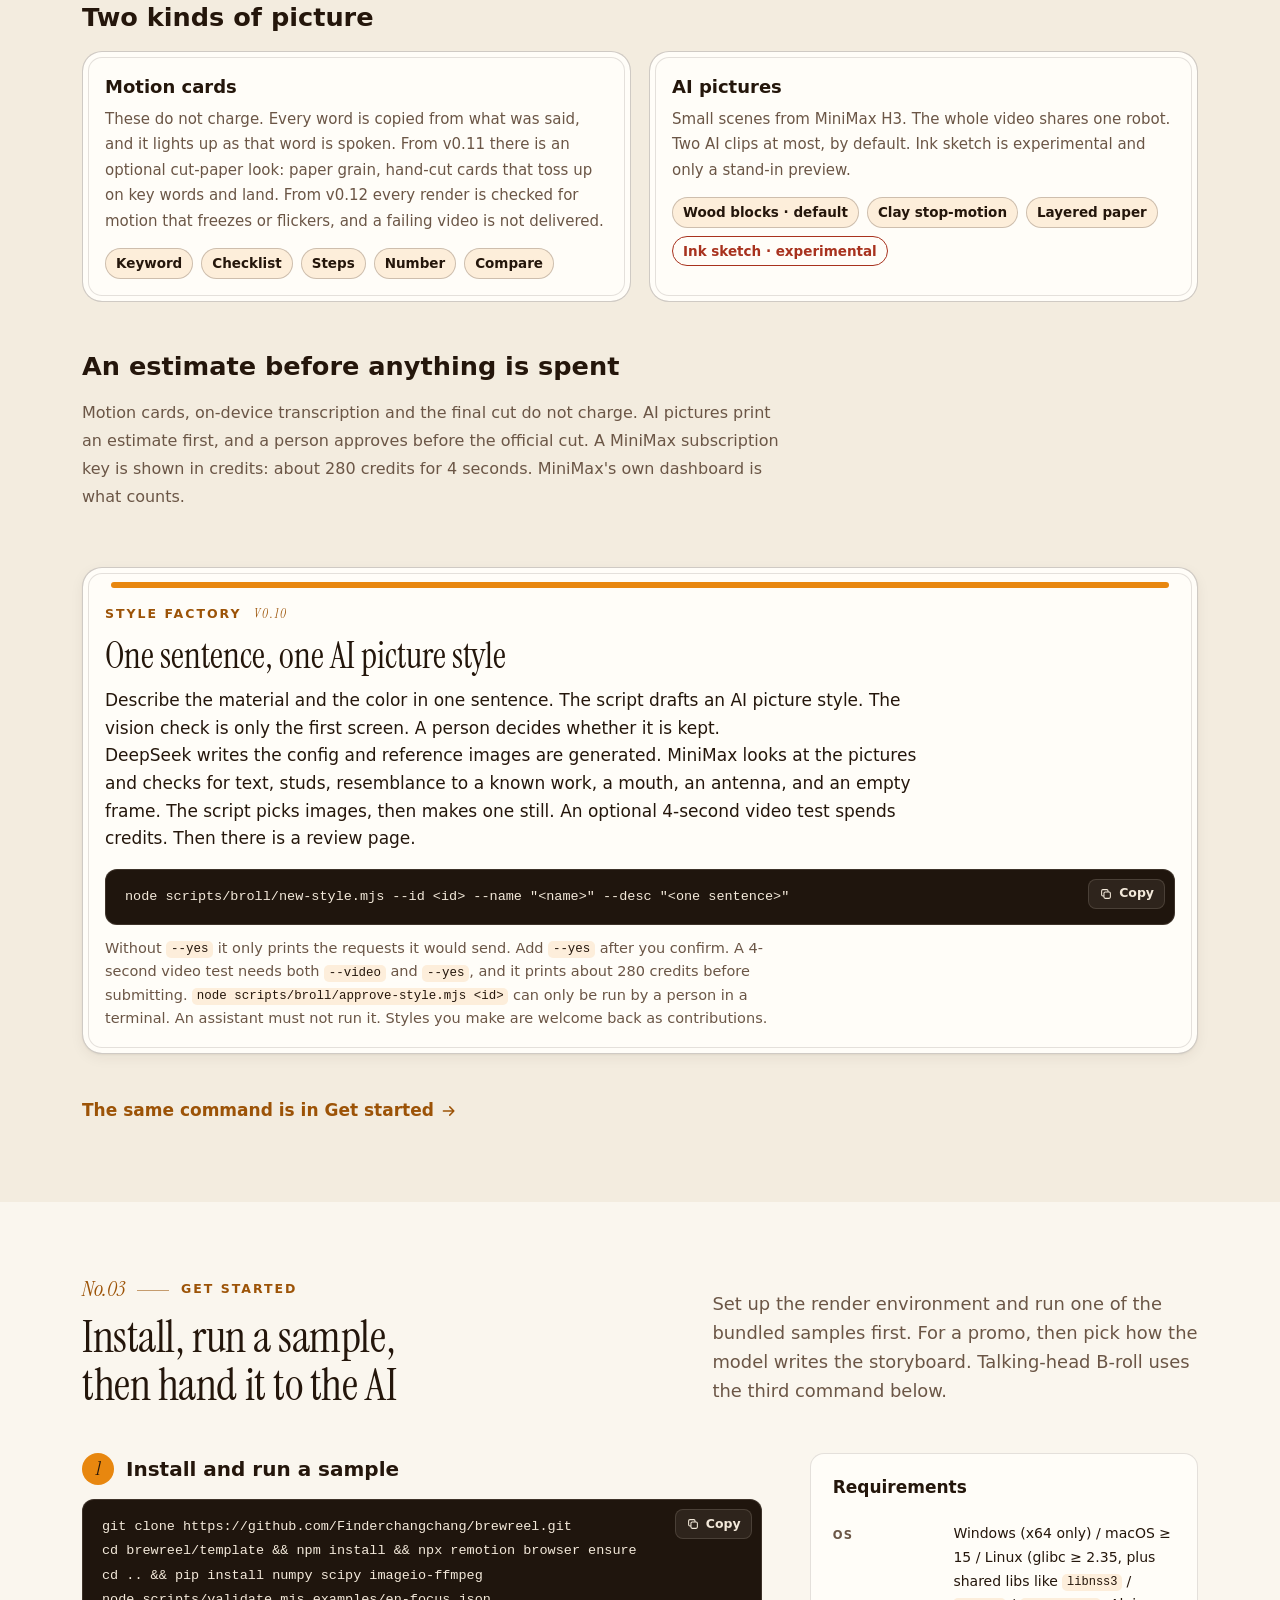
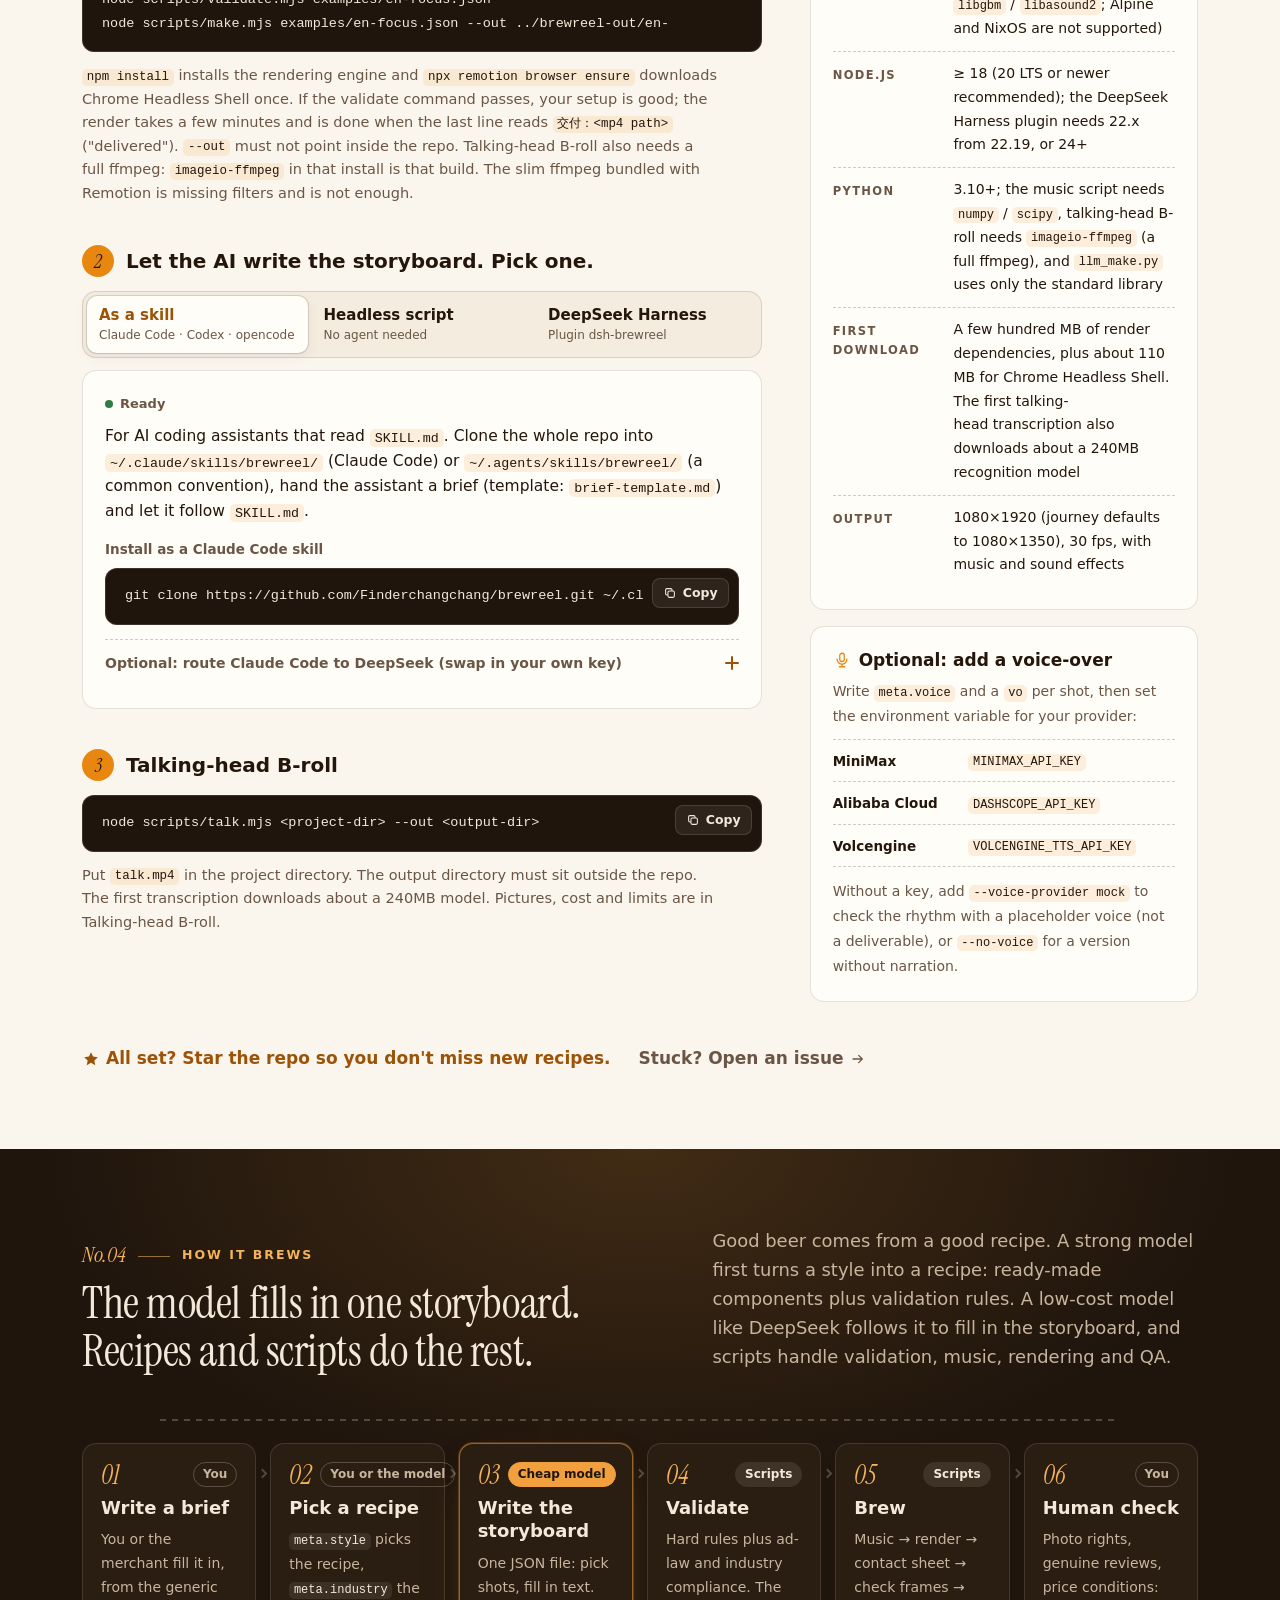
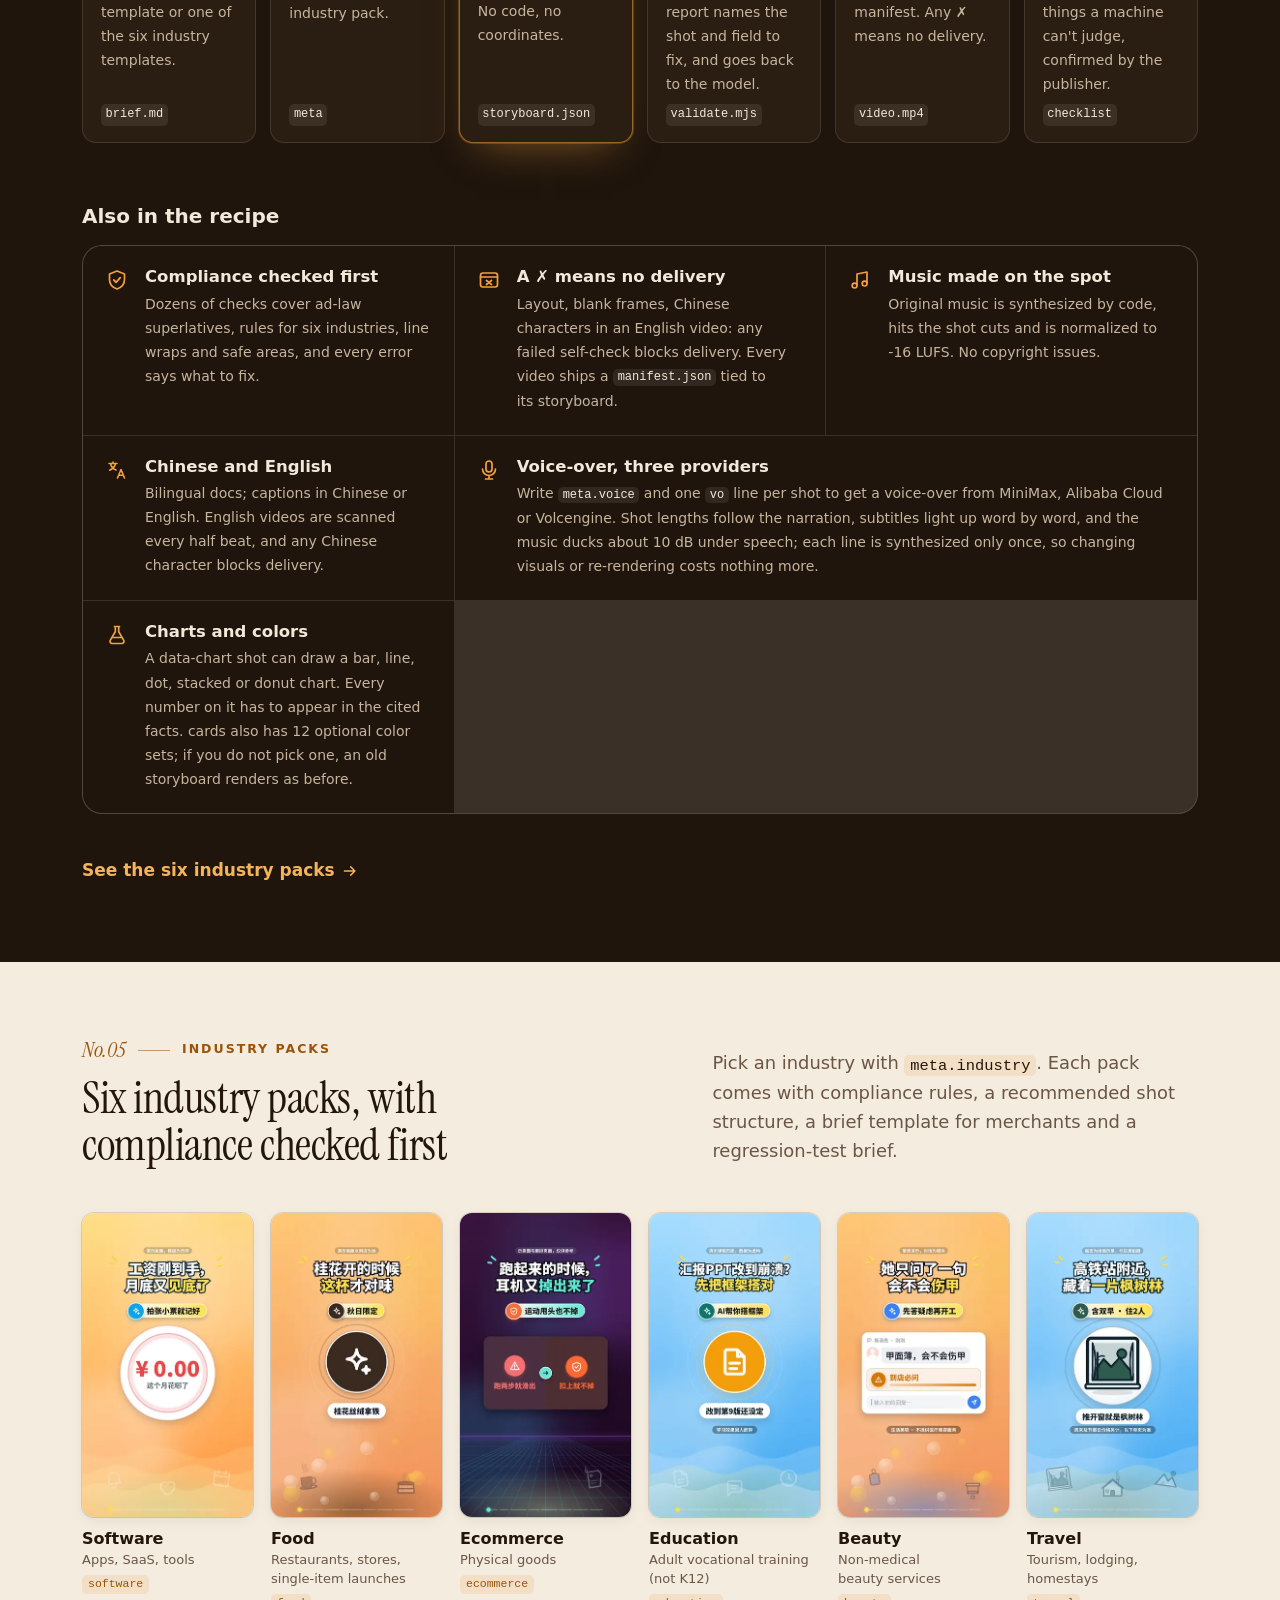
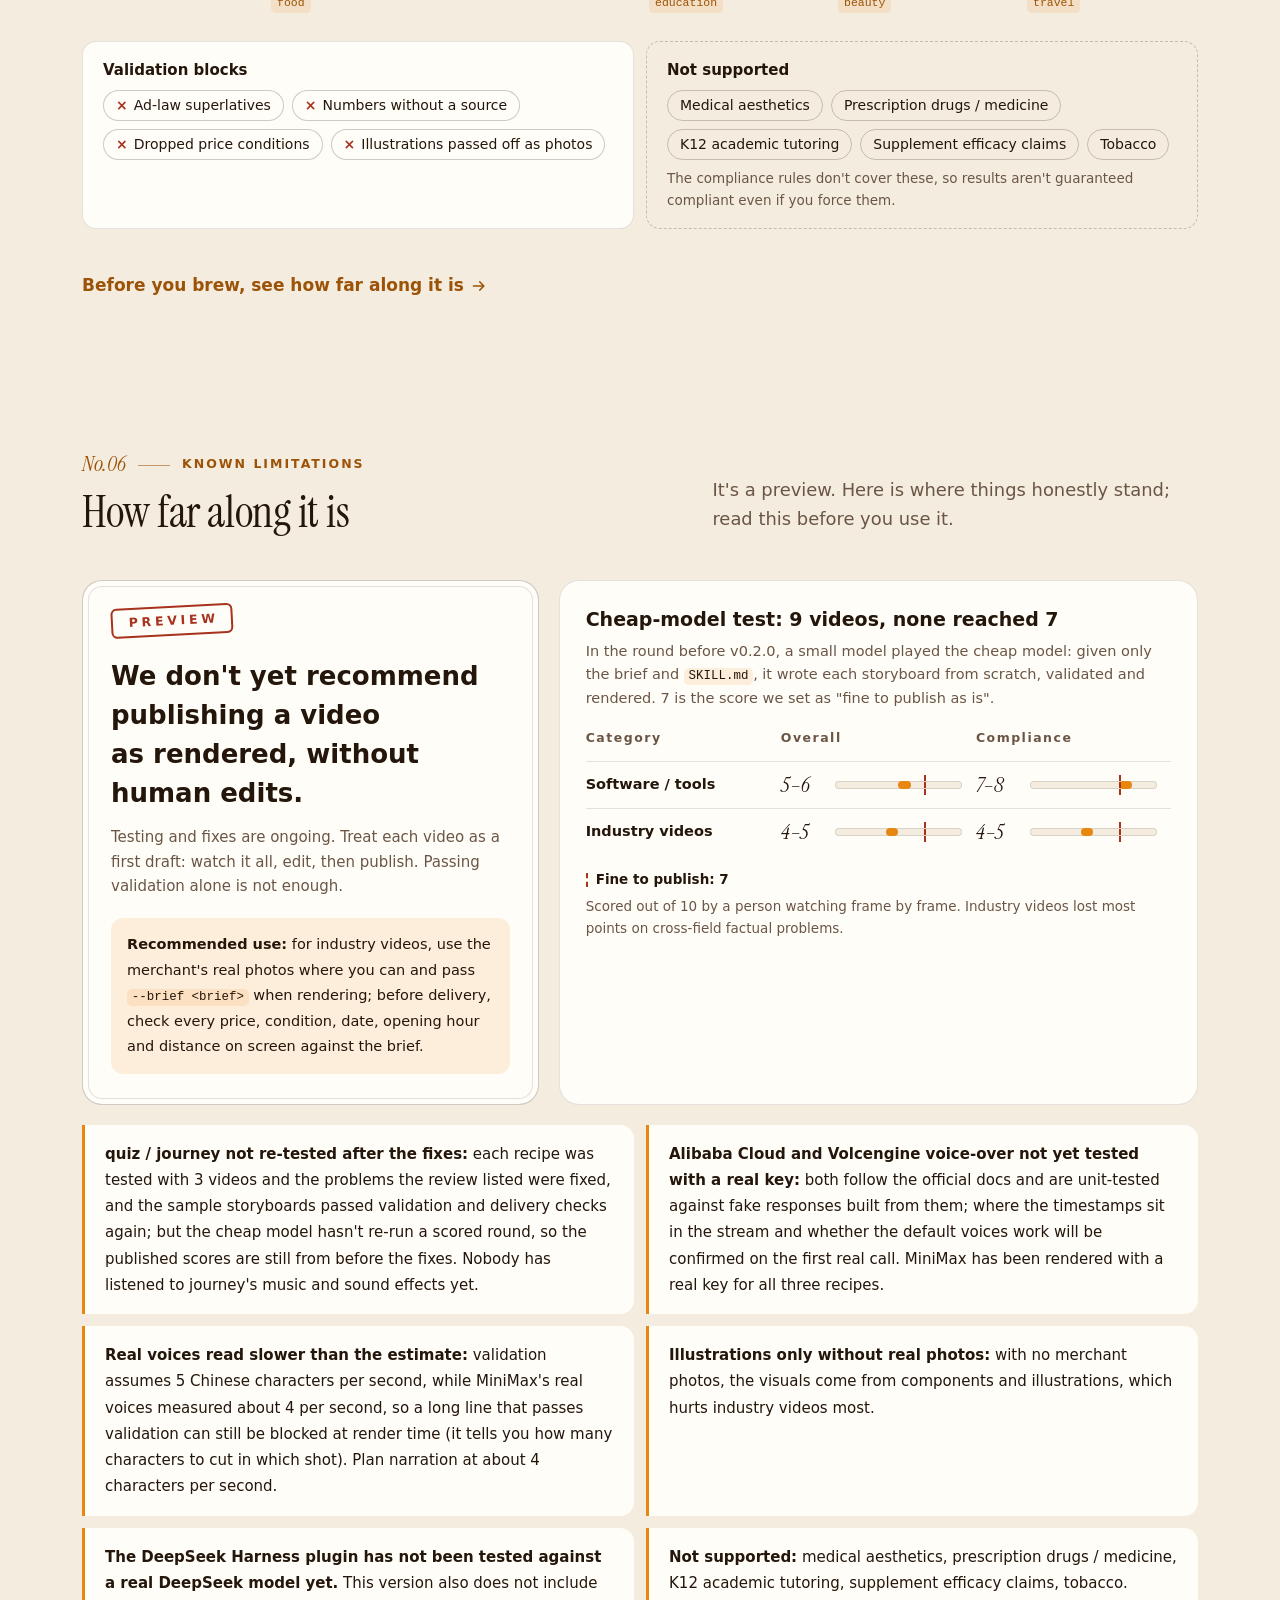
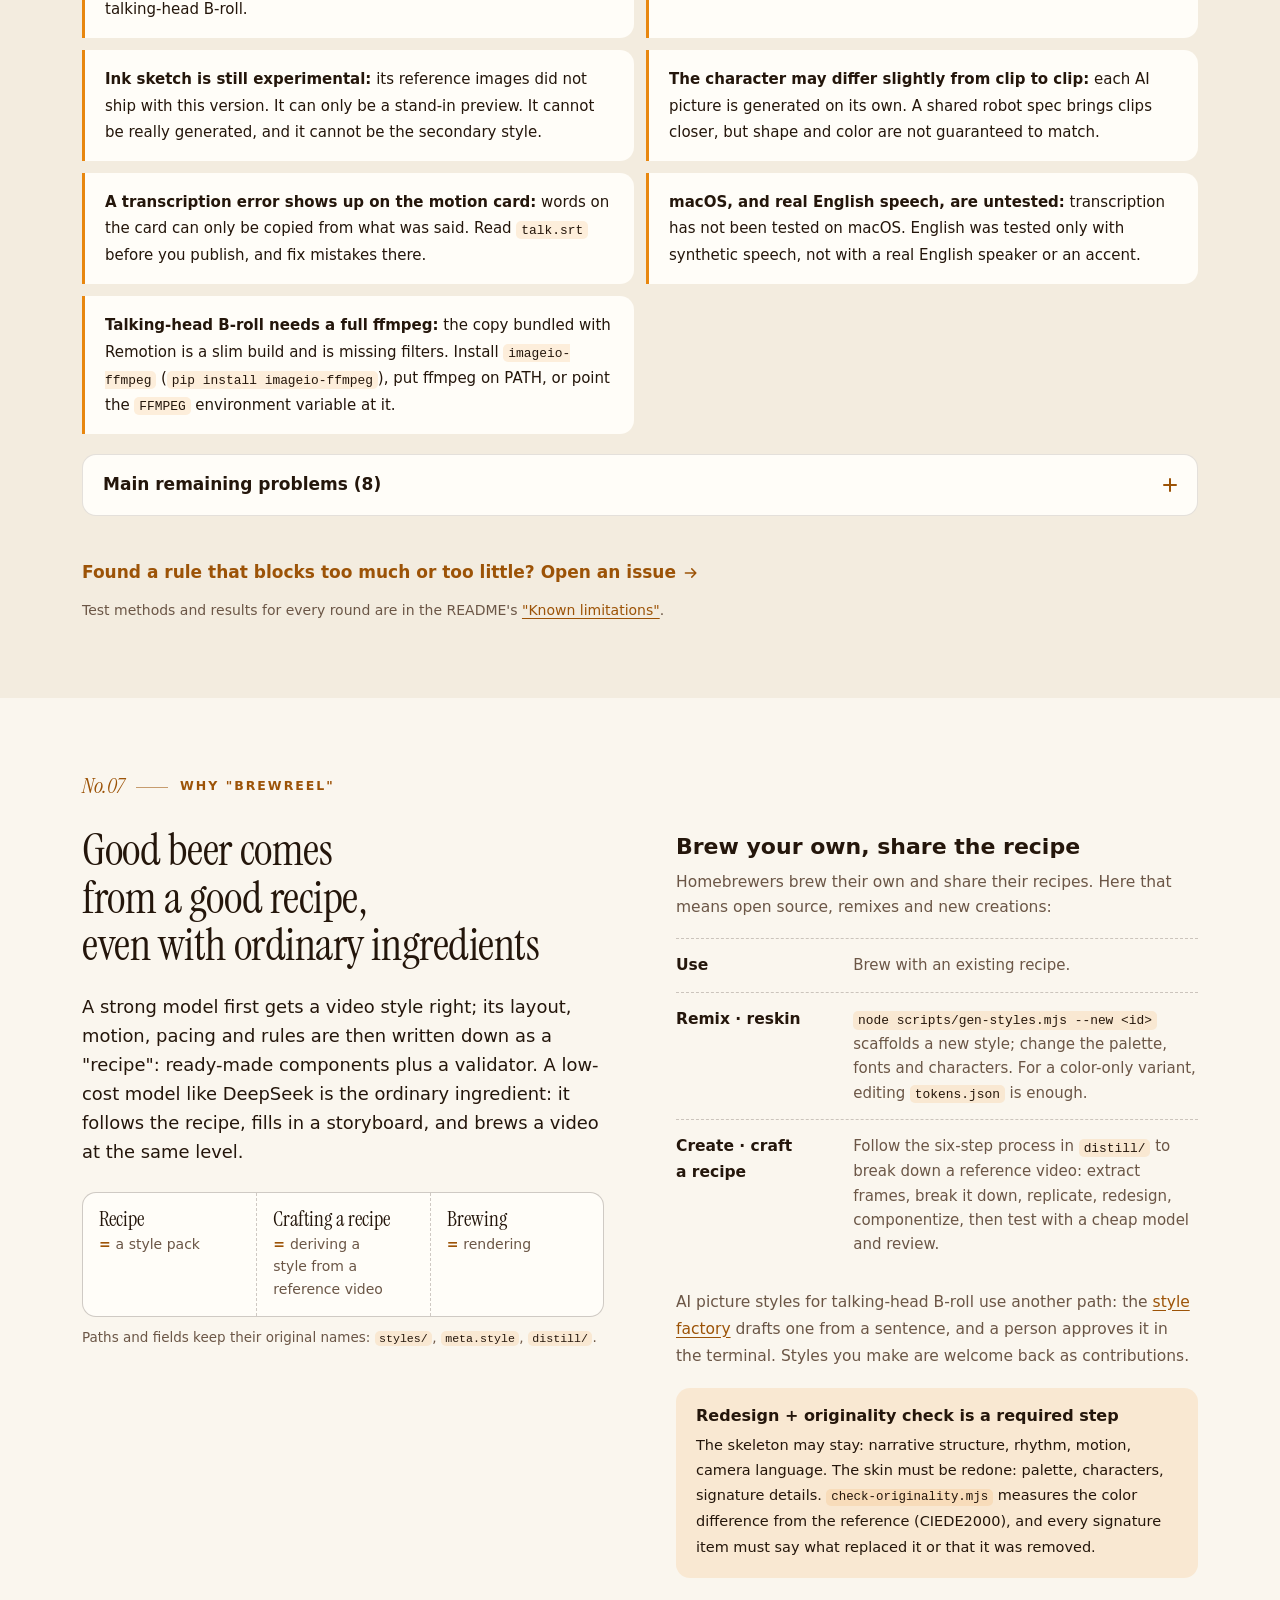
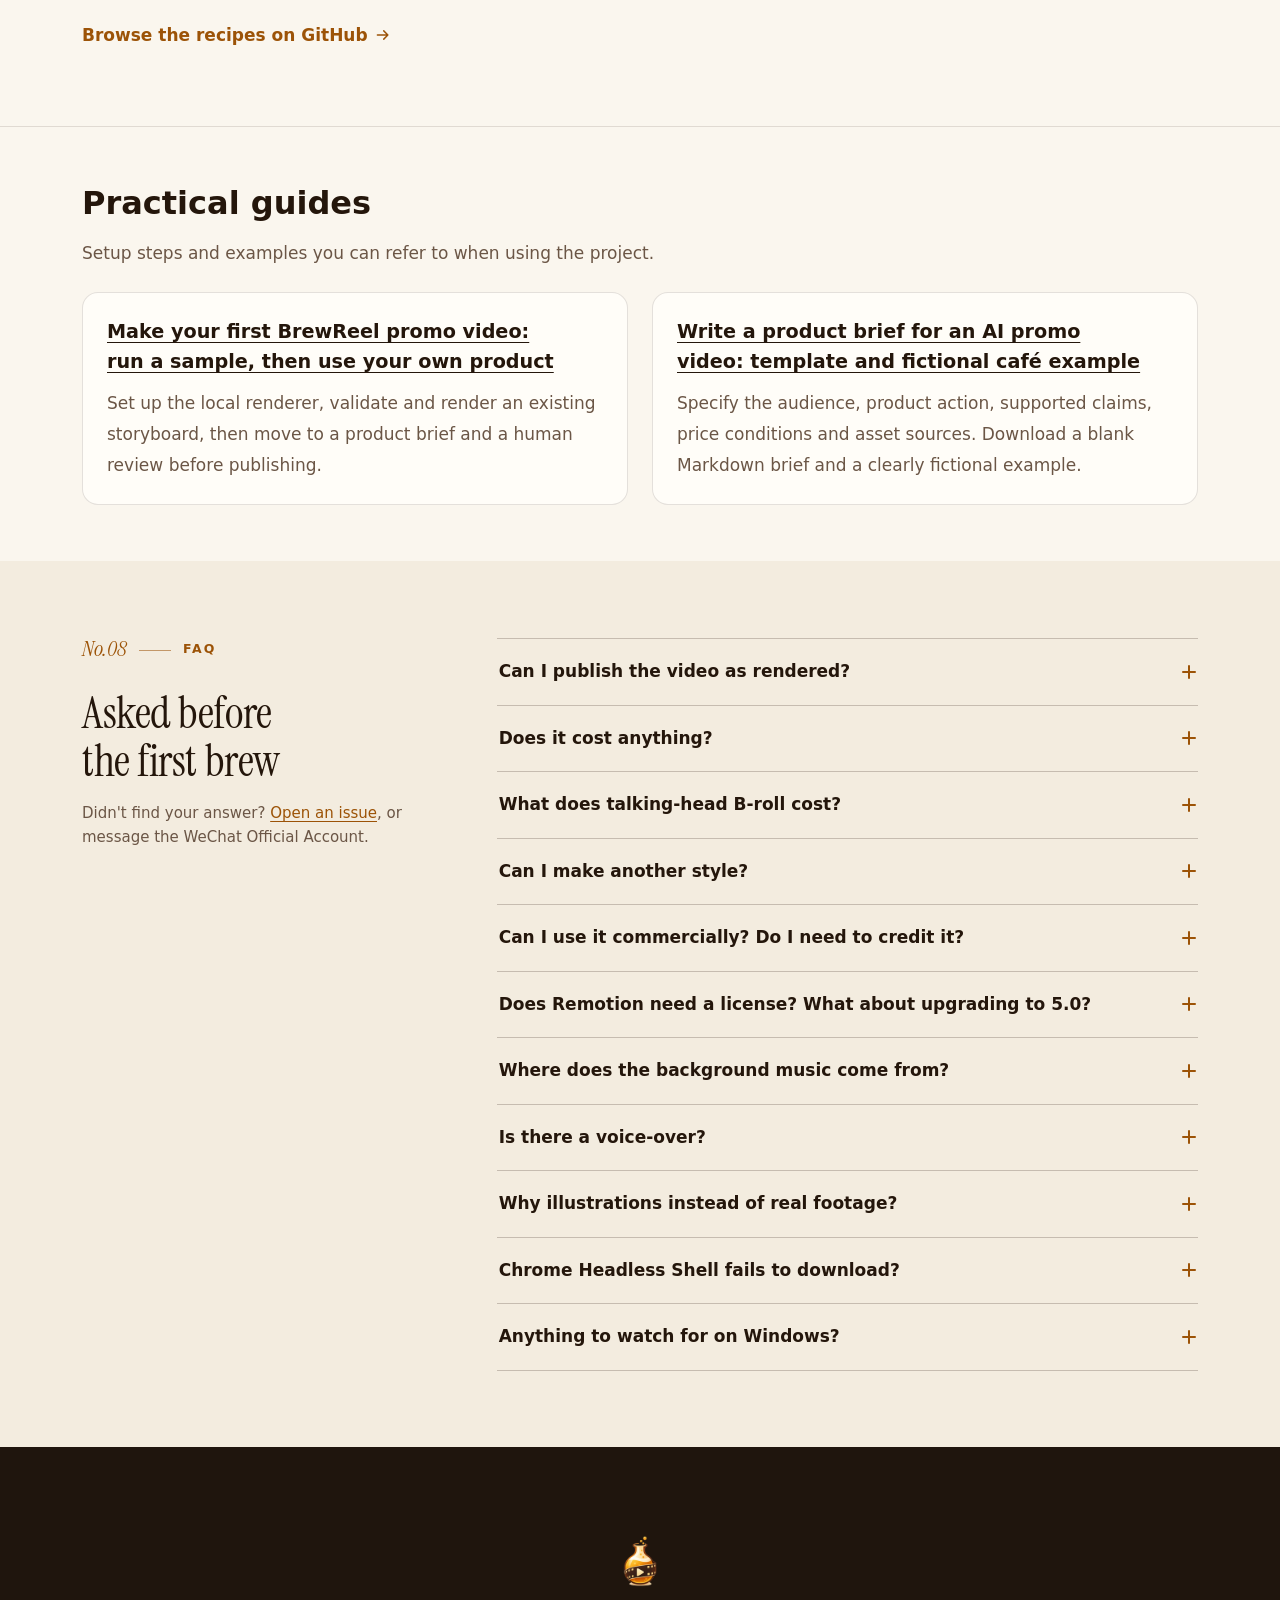
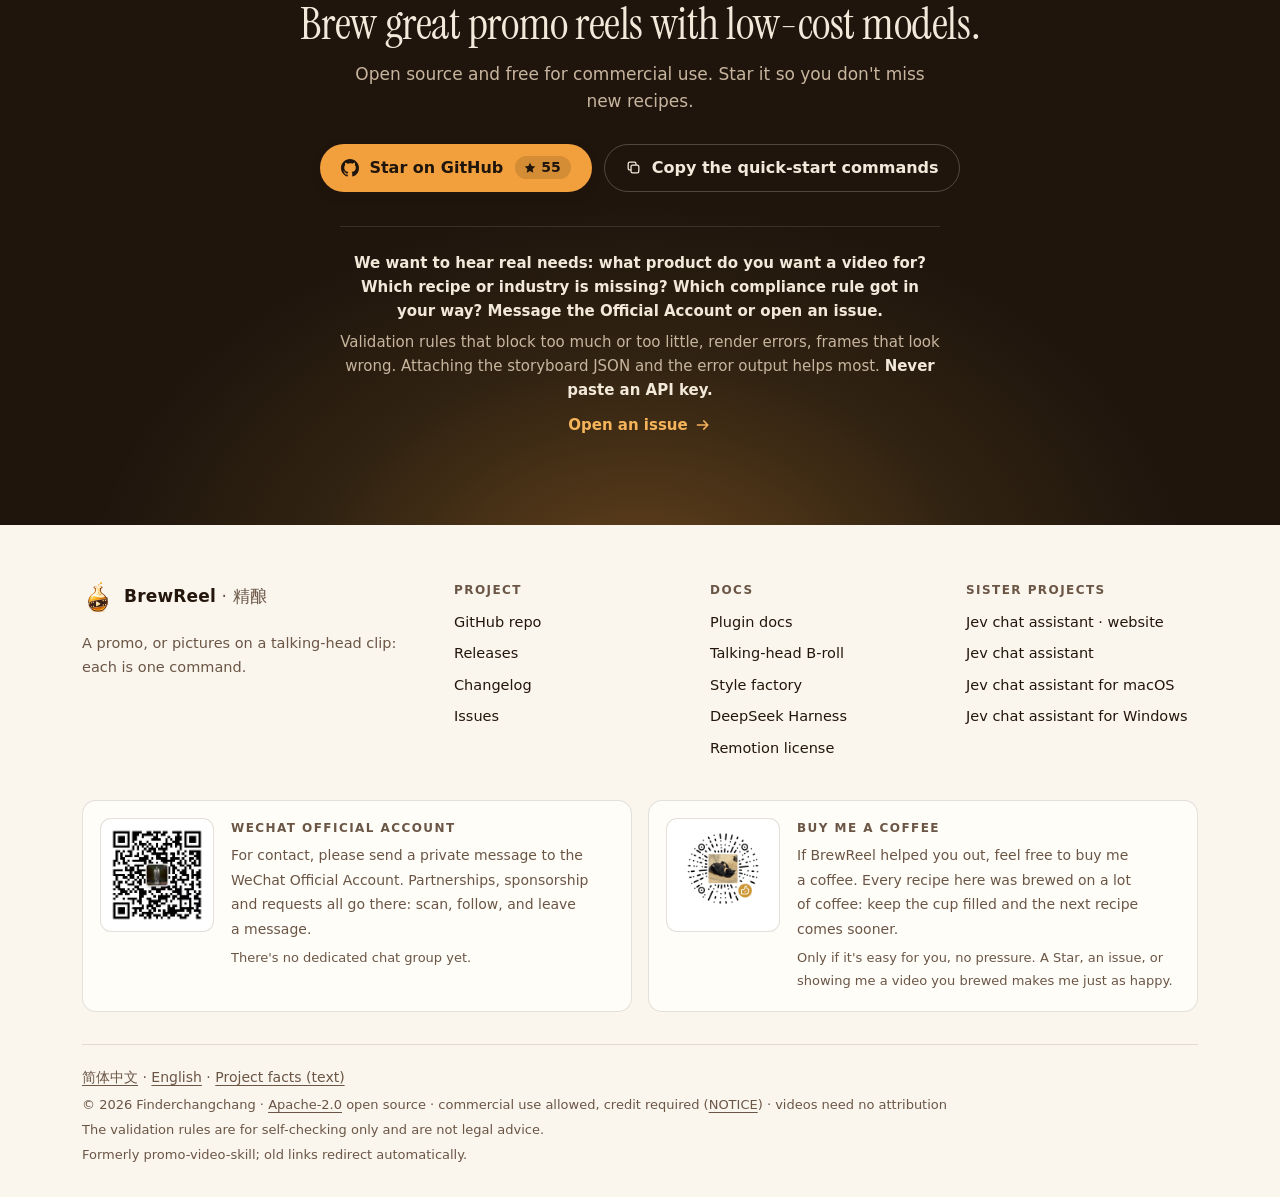
==== commit 9d8d9d7c: "docs: v0.16.0 version fallback" ====
--- a/en.html
+++ b/en.html
@@ -120,9 +120,9 @@
 <link rel="preconnect" href="https://fonts.gstatic.com" crossorigin>
 <link rel="stylesheet" href="https://fonts.googleapis.com/css2?family=Instrument+Serif:ital@0;1&amp;display=swap" media="print" onload="this.media='all'">
 <noscript><link rel="stylesheet" href="https://fonts.googleapis.com/css2?family=Instrument+Serif:ital@0;1&amp;display=swap"></noscript>
-<link rel="stylesheet" href="style.css?v=20261011b">
-<script defer src="i18n.js?v=20261011b"></script>
-<script defer src="main.js?v=20261011b"></script>
+<link rel="stylesheet" href="style.css?v=20261012a">
+<script defer src="i18n.js?v=20261012a"></script>
+<script defer src="main.js?v=20261012a"></script>
 <script defer src="https://umami.jisikeji.cn/script.js" data-website-id="c80c17ab-9413-4d0b-a359-171bc2a23bc9"></script>
 </head>
 <body>
@@ -184,7 +184,7 @@
 <section class="hero" id="top">
   <div class="wrap hero-grid">
     <div class="hero-copy">
-      <p class="eyebrow"><span data-i18n="hero.eyebrow">Apache-2.0 · Commercial use OK · Preview</span><span class="eyebrow-ver" data-brew-version>v0.15.0</span></p>
+      <p class="eyebrow"><span data-i18n="hero.eyebrow">Apache-2.0 · Commercial use OK · Preview</span><span class="eyebrow-ver" data-brew-version>v0.16.0</span></p>
       <h1 class="hero-title" data-i18n="hero.title">Brew great promo reels<br><span class='hl'>with low-cost models</span></h1>
       <p class="hero-sub" data-i18n="hero.sub">Two paths, each one command: write a product brief and render a vertical promo, or drop in one talking-head clip and get pictures that explain it.</p>
 
